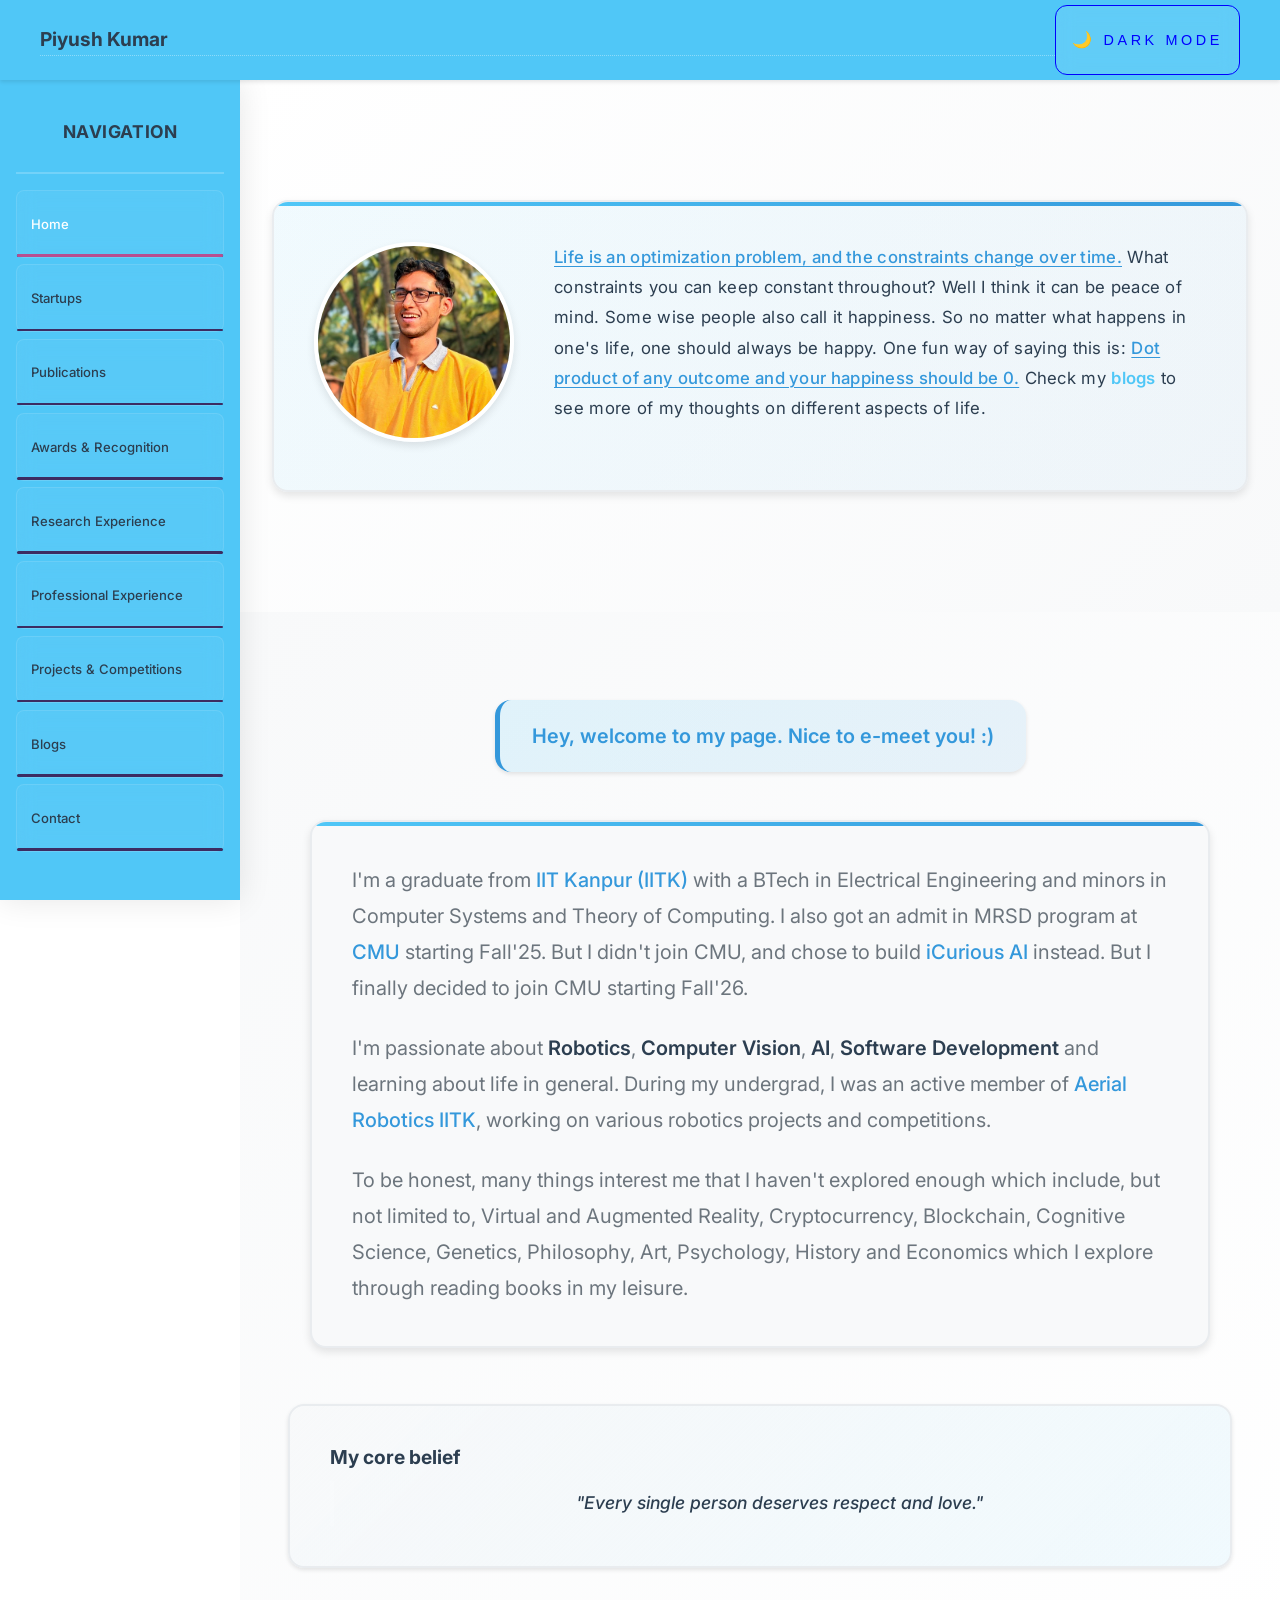
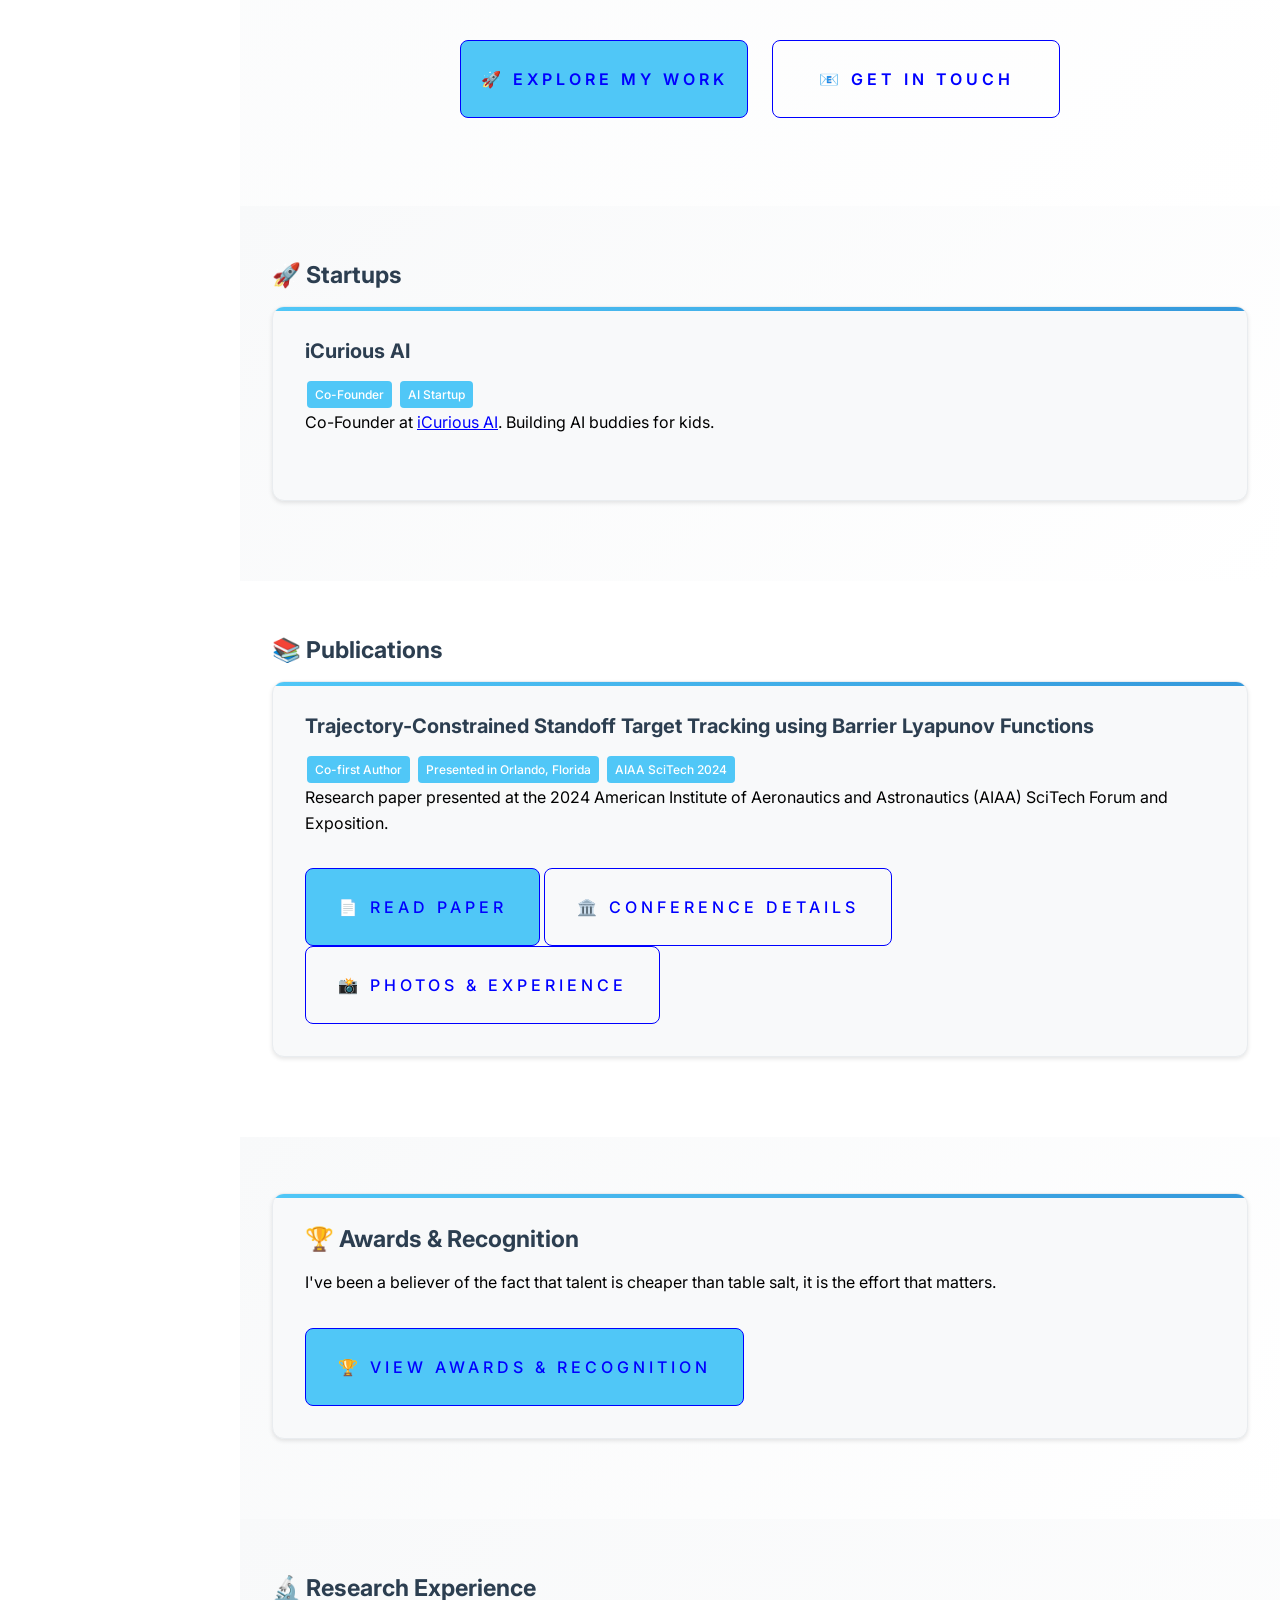
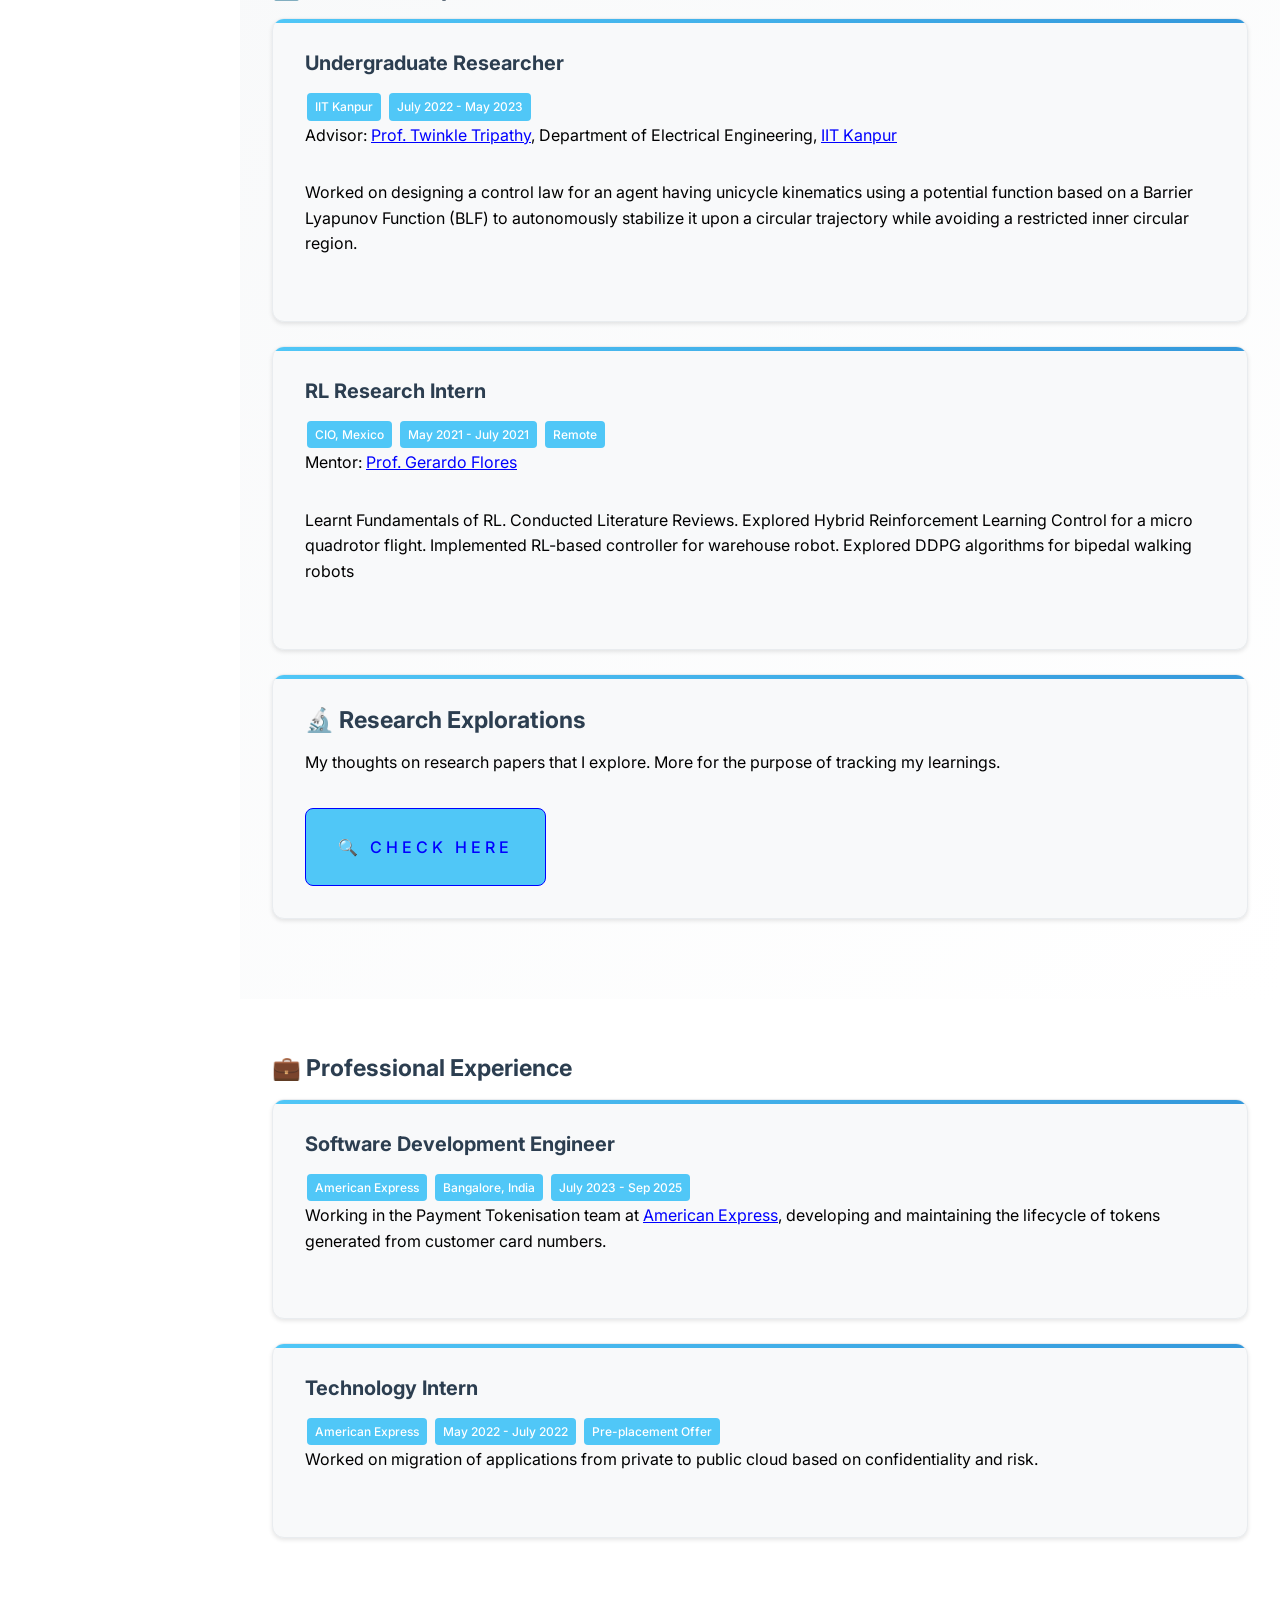
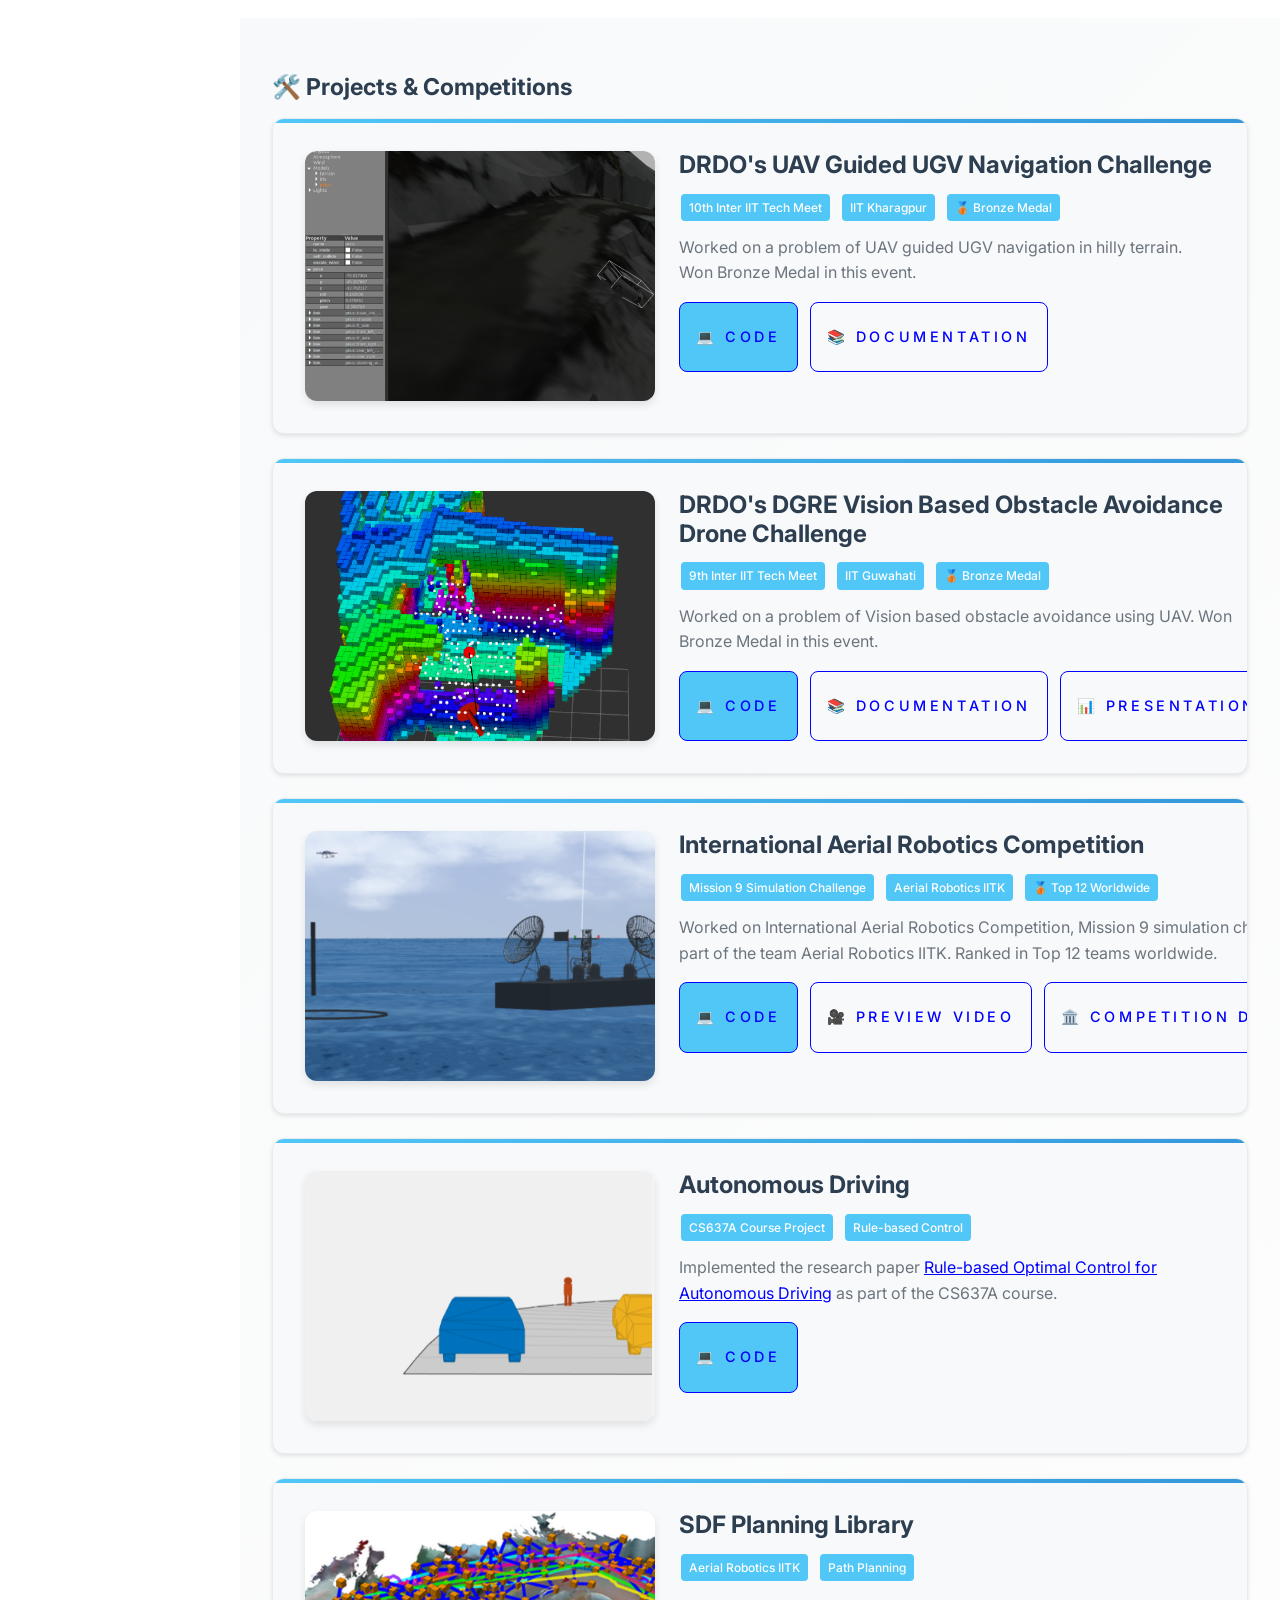
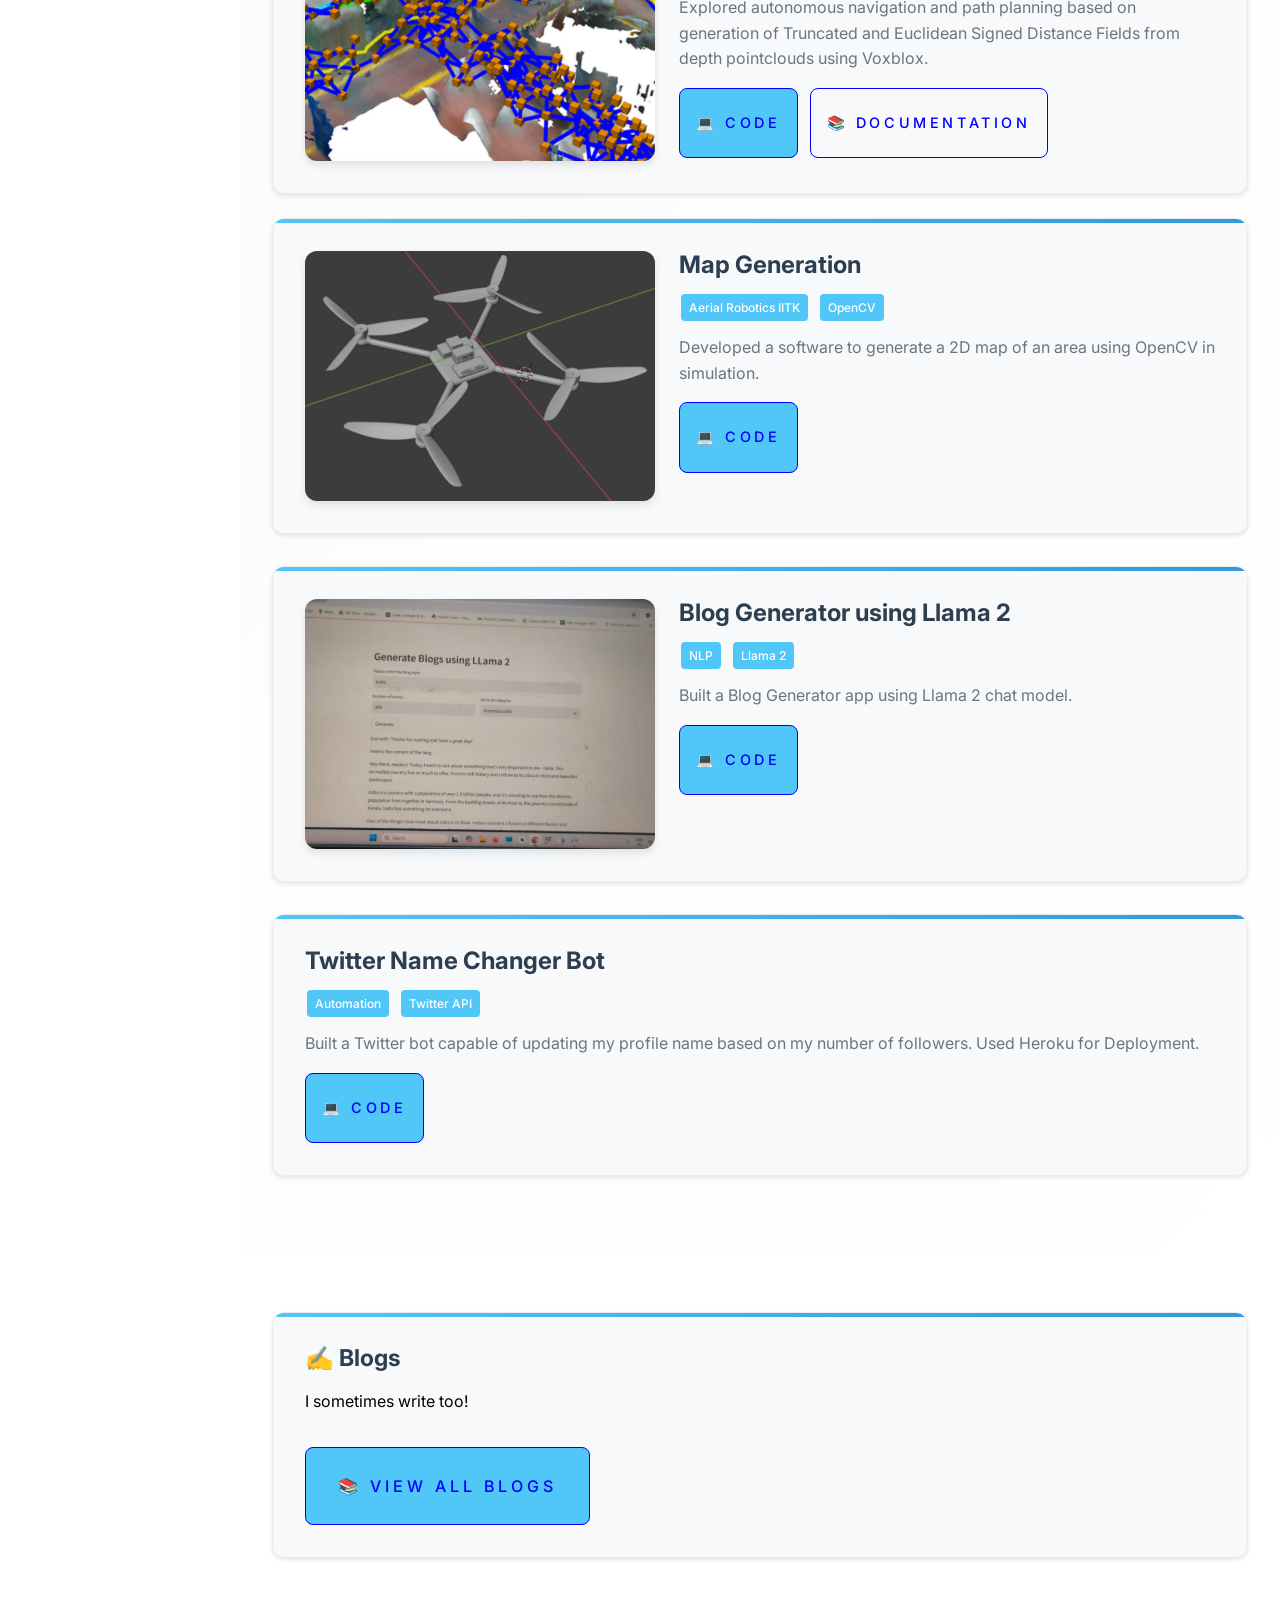
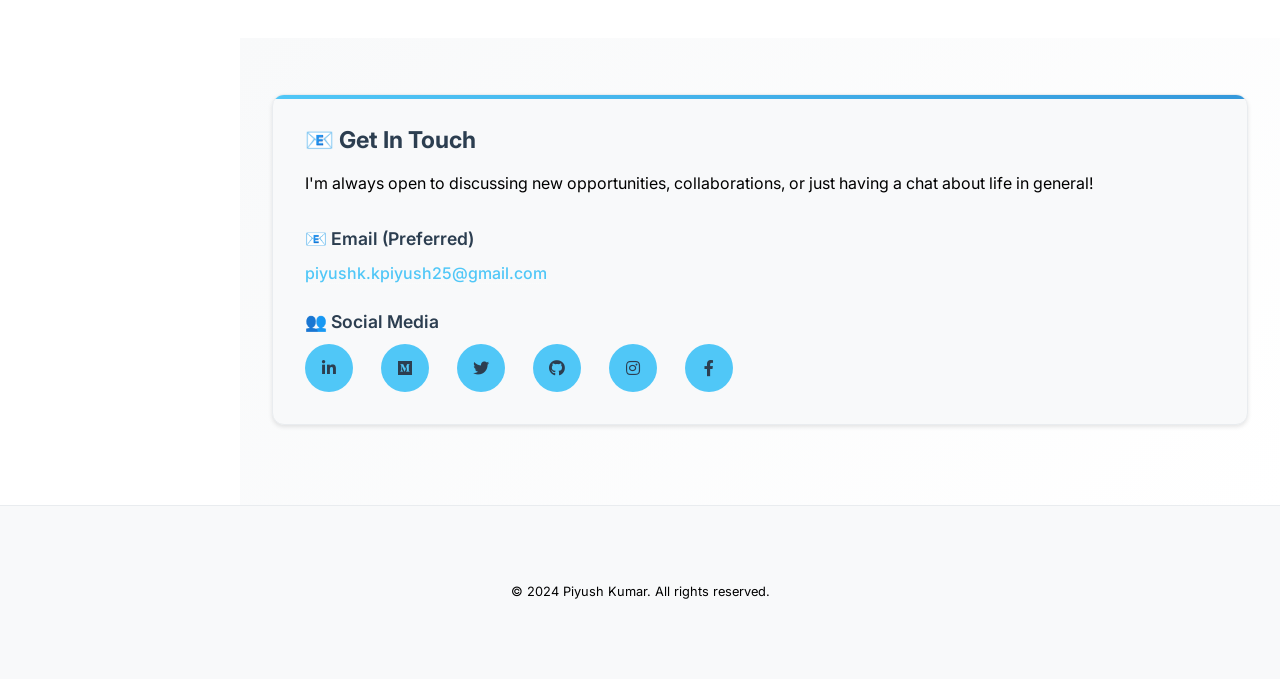
==== index.html @ e133c3a3 "Make the entire content fit on the screen properly" ====
<!DOCTYPE HTML>
<html lang="en">
	<head>
		<title>Piyush Kumar - Software Engineer & Robotics Enthusiast</title>
		<meta charset="utf-8" />
		<meta name="viewport" content="width=device-width, initial-scale=1" />
		<meta name="description" content="Piyush Kumar - Software Engineer at American Express, IIT Kanpur graduate, Robotics enthusiast, and AI researcher." />
		<meta name="keywords" content="Piyush Kumar, Software Engineer, Robotics, AI, IIT Kanpur, American Express" />
		
		<!-- Preload fonts -->
		<link rel="preconnect" href="https://fonts.googleapis.com">
		<link rel="preconnect" href="https://fonts.gstatic.com" crossorigin>
		<link href="https://fonts.googleapis.com/css2?family=Inter:wght@300;400;500;600;700&display=swap" rel="stylesheet">
		
		<!-- Stylesheets -->
		<link rel="stylesheet" href="assets/css/main.css" />
		<link rel="stylesheet" href="assets/css/modern.css" />
		<noscript><link rel="stylesheet" href="assets/css/noscript.css" /></noscript>
		
		<!-- Favicon -->
		<link rel="icon" type="image/x-icon" href="images/favicon.ico">
	</head>
	<body class="is-preload">

		<!-- Modern Header -->
		<header id="header">
			<div class="header-content">
				<a href="#intro" class="logo">Piyush Kumar</a>
				<button id="theme-toggle" class="theme-toggle">
					<span class="icon">🌙</span>
					<span class="text">Dark Mode</span>
				</button>
			</div>
		</header>

		<!-- Mobile Menu Toggle -->
		<button class="mobile-menu-toggle" title="Toggle navigation menu" aria-label="Toggle navigation menu">
			<span></span>
			<span></span>
			<span></span>
		</button>

		<!-- Sidebar -->
		<section id="sidebar">
			<div class="inner">
				<nav>
					<ul>
						<li><a href="#intro">Home</a></li>
						<li><a href="#startups">Startups</a></li>
						<li><a href="#publications">Publications</a></li>
						<li><a href="#awards">Awards & Recognition</a></li>
						<li><a href="#research_explorations">Research Experience</a></li>
						<li><a href="#experiences">Professional Experience</a></li>
						<li><a href="#projects_and_competitions">Projects & Competitions</a></li>
						<li><a href="#blogs">Blogs</a></li>
						<li><a href="#contacts">Contact</a></li>
					</ul>
				</nav>
			</div>
		</section>

		<!-- Wrapper -->
		<div id="wrapper">

			<!-- Philosophy Section -->
			<section id="philosophy" class="wrapper style2 fade-up">
				<div class="inner">
					<div class="philosophy-card">
						<div class="philosophy-content">
							<div class="philosophy-image">
								<img src="images/Piyush_image_cropped.jpg" alt="Piyush Kumar" />
							</div>
							<div class="philosophy-text-wrapper">
								<p class="philosophy-text">
									<a href="https://x.com/PiyushKThisSide/status/1940822109758132704?s=20" target="_blank" 
									rel="noopener" class="philosophy-tweet-link">Life is an optimization problem, and the 
									constraints change over time.</a> What constraints you can keep constant throughout? 
									Well I think it can be peace of mind. Some wise people also call it happiness. So no 
									matter what happens in one's life, one should always be happy. One fun way of saying this 
									is: <a href="https://x.com/PiyushKThisSide/status/1936105929709437346?s=20" target="_blank" 
									rel="noopener" class="philosophy-tweet-link">Dot product of any outcome and your happiness should be 0.</a> 
									Check my <a href="#blogs" class="philosophy-link">blogs</a> to see more of my thoughts on different aspects of life.
								</p>
							</div>
						</div>
					</div>
				</div>
			</section>

			<!-- Intro Section -->
			<section id="intro" class="wrapper style1 fullscreen fade-up">
				<div class="inner">
					<div class="intro-content">
						<!-- Greeting Section -->
						<div class="intro-greeting-wrapper">
							<p class="intro-greeting">Hey, welcome to my page. Nice to e-meet you! :)</p>
						</div>

						<!-- Main Content Card -->
						<div class="intro-main-content">
							<div class="intro-card">
								<div class="intro-card-body">
									<p>I'm a graduate from <a href="https://www.iitk.ac.in/" target="_blank" rel="noopener">IIT Kanpur (IITK)</a> 
										with a BTech in Electrical Engineering and minors in Computer Systems and Theory of Computing. 
										I also got an admit in MRSD program at <a href="https://www.cmu.edu/" target="_blank" rel="noopener">CMU</a> starting Fall'25. But I didn't 
										join CMU, and chose to build <a href="https://www.icurious.ai/" target="_blank" rel="noopener">iCurious AI</a> instead. But I finally decided to join CMU starting Fall'26.</p> 
									
									<p>I'm passionate about <strong>Robotics</strong>, <strong>Computer Vision</strong>, <strong>AI</strong>, <strong>Software Development</strong> and learning about life in general. During my undergrad, I was an active member of <a href="https://www.ariitk.in/" target="_blank" rel="noopener">Aerial Robotics IITK</a>, working on various robotics projects and competitions.</p>
									
									<p>To be honest, many things interest me that I haven't explored enough which include, but not limited to, Virtual and Augmented Reality, Cryptocurrency, Blockchain, Cognitive Science, Genetics, Philosophy, Art, Psychology, History and Economics which I explore through reading books in my leisure.</p>
								</div>
							</div>
						</div>

						<!-- Quote Section -->
						<div class="quote-section">
							<h2>My core belief</h2>
							<blockquote>"Every single person deserves respect and love."</blockquote>
						</div>
						
						<!-- Action Buttons -->
						<div class="intro-actions">
							<a href="#publications" class="button scrolly">🚀 Explore My Work</a>
							<a href="#contacts" class="button secondary scrolly">📧 Get In Touch</a>
						</div>
					</div>
				</div>
			</section>

			<!-- Startups Section -->
			<section id="startups" class="wrapper style1">
				<div class="inner">
					<h2>🚀 Startups</h2>
					
					<div class="card">
						<h3>iCurious AI</h3>
						<div class="experience-meta">
							<span class="tag">Co-Founder</span>
							<span class="tag">AI Startup</span>
						</div>
						<p>Co-Founder at <a href="https://www.icurious.ai" target="_blank" rel="noopener">iCurious AI</a>. Building AI buddies for kids.</p>
					</div>
				</div>
			</section>

			<!-- Publications Section -->
			<section id="publications" class="wrapper style2">
				<div class="inner">
					<h2>📚 Publications</h2>
					<div class="card">
						<h3>Trajectory-Constrained Standoff Target Tracking using Barrier Lyapunov Functions</h3>
						<div class="publication-meta">
							<span class="tag">Co-first Author</span>
							<span class="tag">Presented in Orlando, Florida</span>
							<span class="tag">AIAA SciTech 2024</span>
						</div>
						<p>Research paper presented at the 2024 American Institute of Aeronautics and Astronautics (AIAA) SciTech Forum and Exposition.</p>
						<div class="publication-actions">
							<a href="https://arc.aiaa.org/doi/10.2514/6.2024-1992" class="button" target="_blank">📄 Read Paper</a>
							<a href="https://www.aiaa.org/events-learning/event/2024/01/08/default-calendar/2024-aiaa-science-and-technology-forum-and-exposition-(aiaa-scitech-forum)" class="button secondary" target="_blank">🏛️ Conference Details</a>
							<a href="./aiaa_conference.html" class="button secondary">📸 Photos & Experience</a>
						</div>
					</div>
				</div>
			</section>

			<!-- Awards & Recognition Section -->
			<section id="awards" class="wrapper style1">
				<div class="inner">
					<div class="card">
						<h2>🏆 Awards & Recognition</h2>
						<p>I've been a believer of the fact that talent is cheaper than table salt, it is the effort that matters.</p>
						<a href="./awards.html" class="button">🏆 View Awards & Recognition</a>
					</div>
				</div>
			</section>

			<!-- Research Experience Section -->
			<section id="research_explorations" class="wrapper style1">
				<div class="inner">
					<h2>🔬 Research Experience</h2>
					
					<div class="card">
						<h3>Undergraduate Researcher</h3>
						<div class="experience-meta">
							<span class="tag">IIT Kanpur</span>
							<span class="tag">July 2022 - May 2023</span>
						</div>
						<p>Advisor: <a href="https://www.iitk.ac.in/new/twinkle-tripathy" target="_blank">Prof. Twinkle Tripathy</a>, Department of Electrical Engineering, <a href="https://www.iitk.ac.in/" target="_blank">IIT Kanpur</a></p>
						<p>Worked on designing a control law for an agent having unicycle kinematics using a potential function based on a Barrier Lyapunov Function (BLF) to autonomously stabilize it upon a circular trajectory while avoiding a restricted inner circular region.</p>
					</div>

					<div class="card">
						<h3>RL Research Intern</h3>
						<div class="experience-meta">
							<span class="tag">CIO, Mexico</span>
							<span class="tag">May 2021 - July 2021</span>
							<span class="tag">Remote</span>
						</div>
						<p>Mentor: <a href="https://www.cio.mx/investigadores/gerardo_flores/en/" target="_blank">Prof. Gerardo Flores</a></p>
						<p>Learnt Fundamentals of RL. Conducted Literature Reviews. Explored Hybrid Reinforcement Learning Control for a micro quadrotor flight. Implemented RL-based controller for warehouse robot. Explored DDPG algorithms for bipedal walking robots</p>
					</div>

					<div class="card">
						<h2>🔬 Research Explorations</h2>
						<p>My thoughts on research papers that I explore. More for the purpose of tracking my learnings.</p>
						<a href="./research_explorations.html" class="button">🔍 Check Here</a>
					</div>
				</div>
			</section>

			<!-- Experience Section -->
			<section id="experiences" class="wrapper style2">
				<div class="inner">
					<h2>💼 Professional Experience</h2>
					
					<div class="card">
						<h3>Software Development Engineer</h3>
						<div class="experience-meta">
							<span class="tag">American Express</span>
							<span class="tag">Bangalore, India</span>
							<span class="tag">July 2023 - Sep 2025</span>
						</div>
						<p>Working in the Payment Tokenisation team at <a href="https://www.americanexpress.com/">American Express</a>, developing and maintaining the lifecycle of tokens generated from customer card numbers.</p>
					</div>

					<div class="card">
						<h3>Technology Intern</h3>
						<div class="experience-meta">
							<span class="tag">American Express</span>
							<span class="tag">May 2022 - July 2022</span>
							<span class="tag">Pre-placement Offer</span>
						</div>
						<p>Worked on migration of applications from private to public cloud based on confidentiality and risk.</p>
					</div>
				</div>
			</section>

			<!-- Robotics Projects Section -->
			<!-- Projects & Competitions Section -->
			<section id="projects_and_competitions" class="wrapper style1">
				<div class="inner">
					<h2>🛠️ Projects & Competitions</h2>

					<div class="award-group">
					<div class="card">
						<div class="project-content">
							<div class="project-image">
								<img src="images/uav_guided_ugv_prius_hill.png" alt="UAV Guided UGV Navigation" />
							</div>
							<div class="project-details">
								<h3>DRDO's UAV Guided UGV Navigation Challenge</h3>
								<div class="project-meta">
									<span class="tag">10th Inter IIT Tech Meet</span>
									<span class="tag">IIT Kharagpur</span>
									<span class="tag">🥉 Bronze Medal</span>
								</div>
								<p>Worked on a problem of UAV guided UGV navigation in hilly terrain. Won Bronze Medal in this event.</p>
								<div class="project-actions">
									<a href="https://github.com/AerialRobotics-IITK/inter_iit_uav_guided_ugv" class="button" target="_blank">💻 Code</a>
									<a href="docs/documentation_uav_guided_ugv.pdf" class="button secondary" target="_blank">📚 Documentation</a>
								</div>
							</div>
						</div>
					</div>

					<div class="card">
						<div class="project-content">
							<div class="project-image">
								<img src="images/interIIT_dgre_voad_img1.png" alt="Vision Based Obstacle Avoidance" />
							</div>
							<div class="project-details">
								<h3>DRDO's DGRE Vision Based Obstacle Avoidance Drone Challenge</h3>
								<div class="project-meta">
									<span class="tag">9th Inter IIT Tech Meet</span>
									<span class="tag">IIT Guwahati</span>
									<span class="tag">🥉 Bronze Medal</span>
								</div>
								<p>Worked on a problem of Vision based obstacle avoidance using UAV. Won Bronze Medal in this event.</p>
								<div class="project-actions">
									<a href="https://github.com/AerialRobotics-IITK/inter_iit_dgre_voad" class="button" target="_blank">💻 Code</a>
									<a href="docs/documentation_dgre_voad.pdf" class="button secondary" target="_blank">📚 Documentation</a>
									<a href="docs/presentation_dgre_voad.pdf" class="button secondary" target="_blank">📊 Presentation</a>
								</div>
							</div>
						</div>
					</div>

					<div class="card">
						<div class="project-content">
							<div class="project-image">
								<img src="images/iarc_ship_drone_img.png" alt="IARC Ship Drone" />
							</div>
							<div class="project-details">
								<h3>International Aerial Robotics Competition</h3>
								<div class="project-meta">
									<span class="tag">Mission 9 Simulation Challenge</span>
									<span class="tag">Aerial Robotics IITK</span>
									<span class="tag">🥉 Top 12 Worldwide</span>
								</div>
								<p>Worked on International Aerial Robotics Competition, Mission 9 simulation challenge as part of the team Aerial Robotics IITK. Ranked in Top 12 teams worldwide.</p>
								<div class="project-actions">
									<a href="https://github.com/AerialRobotics-IITK/IARC2020" class="button" target="_blank">💻 Code</a>
									<a href="https://drive.google.com/file/d/1S75BluScFlOKZfrCNKGVlD7MmeA99NJ5/view?usp=drivesdk" class="button secondary" target="_blank">🎥 Preview video</a>
									<a href="http://www.aerialroboticscompetition.org/simulation_challenge.php" class="button secondary" target="_blank">🏛️ Competition Details</a>
								</div>
							</div>
						</div>
					</div>

					<div class="card">
						<div class="project-content">
							<div class="project-image">
								<img src="images/autonomous_driving_toolkit.png" alt="Autonomous Driving" />
							</div>
							<div class="project-details">
								<h3>Autonomous Driving</h3>
								<div class="project-meta">
									<span class="tag">CS637A Course Project</span>
									<span class="tag">Rule-based Control</span>
								</div>
								<p>Implemented the research paper <a href="https://arxiv.org/abs/2101.05709" target="_blank">Rule-based Optimal Control for Autonomous Driving</a> as part of the CS637A course.</p>
								<div class="project-actions">
									<a href="https://github.com/kpiyush25/cs637_project" class="button" target="_blank">💻 Code</a>
								</div>
							</div>
						</div>
					</div>

					<div class="card">
						<div class="project-content">
							<div class="project-image">
								<img src="images/sdf_planning_library.png" alt="SDF Planning Library" />
							</div>
							<div class="project-details">
								<h3>SDF Planning Library</h3>
								<div class="project-meta">
									<span class="tag">Aerial Robotics IITK</span>
									<span class="tag">Path Planning</span>
								</div>
								<p>Explored autonomous navigation and path planning based on generation of Truncated and Euclidean Signed Distance Fields from depth pointclouds using Voxblox.</p>
								<div class="project-actions">
									<a href="https://github.com/AerialRobotics-IITK/ariitk_planning_library" class="button" target="_blank">💻 Code</a>
									<a href="https://github.com/AerialRobotics-IITK/ariitk_planning_library/wiki" class="button secondary" target="_blank">📚 Documentation</a>
								</div>
							</div>
						</div>
					</div>

					<div class="card">
						<div class="project-content">
							<div class="project-image">
								<img src="images/map_generation1.png" alt="Map Generation" />
							</div>
							<div class="project-details">
								<h3>Map Generation</h3>
								<div class="project-meta">
									<span class="tag">Aerial Robotics IITK</span>
									<span class="tag">OpenCV</span>
								</div>
								<p>Developed a software to generate a 2D map of an area using OpenCV in simulation.</p>
								<div class="project-actions">
									<a href="https://github.com/kpiyush25/MAP_GENERATION" class="button" target="_blank">💻 Code</a>
								</div>
							</div>
						</div>
					</div>
				</div>

					<div class="award-group">
						<div class="card">
						<div class="project-content">
							<div class="project-image">
								<img src="images/blog_generator_using_Llama2.jpg" alt="Blog Generator using Llama 2" />
							</div>
							<div class="project-details">
								<h3>Blog Generator using Llama 2</h3>
								<div class="project-meta">
									<span class="tag">NLP</span>
									<span class="tag">Llama 2</span>
								</div>
								<p>Built a Blog Generator app using Llama 2 chat model.</p>
								<div class="project-actions">
									<a href="https://github.com/kpiyush25/blog-generator-using-llama2" class="button" target="_blank">💻 Code</a>
								</div>
							</div>
						</div>
					</div>
				</div>

					<div class="award-group">
						<div class="card">
						<div class="project-content">
							<div class="project-details">
								<h3>Twitter Name Changer Bot</h3>
								<div class="project-meta">
									<span class="tag">Automation</span>
									<span class="tag">Twitter API</span>
								</div>
								<p>Built a Twitter bot capable of updating my profile name based on my number of followers. Used Heroku for Deployment.</p>
								<div class="project-actions">
									<a href="https://github.com/kpiyush25/twitter_name_changer" class="button" target="_blank">💻 Code</a>
								</div>
							</div>
						</div>
					</div>
				</div>
				</div>
			</section>

			<!-- Blogs Section -->
			<section id="blogs" class="wrapper style2">
				<div class="inner">
					<div class="card">
						<h2>✍️ Blogs</h2>
						<p>I sometimes write too!</p>
						<div class="blog-actions">
							<a href="./blogs/blogs_home.html" class="button">📚 View All Blogs</a>
						</div>
					</div>
				</div>
			</section>

			<!-- Contact Section -->
			<section id="contacts" class="wrapper style1">
				<div class="inner">
					<div class="card">
						<h2>📧 Get In Touch</h2>
						<p>I'm always open to discussing new opportunities, collaborations, or just having a chat about life in general!</p>
						
						<!-- Email Section -->
						<div class="contact-section">
							<h3>📧 Email (Preferred)</h3>
							<p><a href="mailto:piyushk.kpiyush25@gmail.com">piyushk.kpiyush25@gmail.com</a></p>
						</div>
						
						<!-- Social Media Section -->
						<div class="contact-section">
							<h3>👥 Social Media</h3>
							<ul class="icons">
								<li><a href="https://www.linkedin.com/in/piyush-kumar-746828196/" class="icon brands fa-linkedin-in"><span class="label">LinkedIn</span></a></li>
								<li><a href="https://medium.com/@kpiyush25" class="icon brands fa-medium"><span class="label">Medium</span></a></li>
								<li><a href="https://twitter.com/PiyushKThisSide?t=9NmoPZVZKchv2z4tJ1xBTw&s=08" class="icon brands fa-twitter"><span class="label">Twitter</span></a></li>
								<li><a href="https://github.com/kpiyush25" class="icon brands fa-github"><span class="label">GitHub</span></a></li>
								<li><a href="https://www.instagram.com/piyushk_._/" class="icon brands fa-instagram"><span class="label">Instagram</span></a></li>
								<li><a href="https://www.facebook.com/profile.php?id=100010577464502&mibextid=ZbWKwL" class="icon brands fa-facebook-f"><span class="label">Facebook</span></a></li>
							</ul>
						</div>
					</div>
				</div>
			</section>

		</div>

		<!-- Footer -->
		<footer id="footer" class="wrapper alt">
			<div class="inner">
				<ul class="menu">
					<li>&copy; 2024 Piyush Kumar. All rights reserved.</li>
				</ul>
			</div>
		</footer>

		<!-- Scripts -->
		<script src="assets/js/jquery.min.js"></script>
		<script src="assets/js/jquery.scrollex.min.js"></script>
		<script src="assets/js/jquery.scrolly.min.js"></script>
		<script src="assets/js/browser.min.js"></script>
		<script src="assets/js/breakpoints.min.js"></script>
		<script src="assets/js/util.js"></script>
		<script src="assets/js/main.js"></script>
		<script src="assets/js/modern.js"></script>

	</body>
</html>
---- assets/css/main.css ----
@import url(fontawesome-all.min.css);

/*
	Hyperspace by HTML5 UP
	html5up.net | @ajlkn
	Free for personal and commercial use under the CCA 3.0 license (html5up.net/license)
*/

html, body, div, span, applet, object,
iframe, h1, h2, h3, h4, h5, h6, p, blockquote,
pre, a, abbr, acronym, address, big, cite,
code, del, dfn, em, img, ins, kbd, q, s, samp,
small, strike, strong, sub, sup, tt, var, b,
u, i, center, dl, dt, dd, ol, ul, li, fieldset,
form, label, legend, table, caption, tbody,
tfoot, thead, tr, th, td, article, aside,
canvas, details, embed, figure, figcaption,
footer, header, hgroup, menu, nav, output, ruby,
section, summary, time, mark, audio, video {
	margin: 0;
	padding: 0;
	border: 0;
	font-size: 50%;
	font: inherit;
	vertical-align: baseline;}

article, aside, details, figcaption, figure,
footer, header, hgroup, menu, nav, section {
	display: block;}

body {
	line-height: 1;
}

ol, ul {
	list-style: none;
}

blockquote, q {
	quotes: none;
}

	blockquote:before, blockquote:after, q:before, q:after {
		content: '';
		content: none;
	}

table {
	border-collapse: collapse;
	border-spacing: 0;
}

body {
	-webkit-text-size-adjust: none;
}

mark {
	background-color: transparent;
	color: inherit;
}

input::-moz-focus-inner {
	border: 0;
	padding: 0;
}

input, select, textarea {
	-moz-appearance: none;
	-webkit-appearance: none;
	-ms-appearance: none;
	appearance: none;
}

/* Basic */

	@-ms-viewport {
		width: device-width;
	}

	body {
		-ms-overflow-style: scrollbar;
	}

	@media screen and (max-width: 480px) {

		html, body {
			min-width: 320px;
		}

	}

	html {
		box-sizing: border-box;
	}

	*, *:before, *:after {
		box-sizing: inherit;
	}

	body {
		background: white;
		background-color: #ffffff;
		color: #000000;
	}

		body.is-preload *, body.is-preload *:before, body.is-preload *:after {
			-moz-animation: none !important;
			-webkit-animation: none !important;
			-ms-animation: none !important;
			animation: none !important;
			-moz-transition: none !important;
			-webkit-transition: none !important;
			-ms-transition: none !important;
			transition: none !important;
			background-color: white;
		}

/* Type */

	body, input, select, textarea {
		color: white;
		font-family: Arial, Helvetica, sans-serif;
		font-size: 12.5pt;
		font-weight: normal;
		line-height: 1.75;
		background-color: white;
	}

		@media screen and (max-width: 1680px) {

			body, input, select, textarea {
				font-size: 10.5pt;
			}

		}

		@media screen and (max-width: 1280px) {

			body, input, select, textarea {
				font-size: 12pt;
			}

		}

		@media screen and (max-width: 360px) {

			body, input, select, textarea {
				font-size: 11pt;
			}

		}

	a {
		-moz-transition: color 0.2s ease, border-bottom-color 0.2s ease;
		-webkit-transition: color 0.2s ease, border-bottom-color 0.2s ease;
		-ms-transition: color 0.2s ease, border-bottom-color 0.2s ease;
		transition: color 0.2s ease, border-bottom-color 0.2s ease;
		border-bottom: dotted 1px rgba(255, 255, 255, 0.35);
		color: blue;
		text-decoration: blue, underline !important;
	}

		a:hover {
			border-bottom-color: transparent;
			color: blue;
		}

	strong, b {
		color: #ffffff;
		font-weight: bold;
	}

	em, i {
		font-style: italic;
	}

	p {
		margin: 0 0 2em 0;
		color: black;
	}

	h1, h2, h3, h4, h5, h6 {
		color: black;
		font-weight: bold;
		line-height: 1.5;
		margin: 0 0 0.5em 0;
	}

		h1 a, h2 a, h3 a, h4 a, h5 a, h6 a {
			color: blue !important;
			text-decoration: blue, underline !important;
		}

	h1 {
		font-size: 2.75em;
	}

		h1.major {
			margin: 0 0 1.3em 0;
			position: relative;
			padding-bottom: 0.35em;
		}

			h1.major:after {
				background-image: -moz-linear-gradient(to right, #5e42a6, #b74e91);
				background-image: -webkit-linear-gradient(to right, #5e42a6, #b74e91);
				background-image: -ms-linear-gradient(to right, #5e42a6, #b74e91);
				background-image: linear-gradient(to right, #5e42a6, #b74e91);
				-moz-transition: max-width 0.2s ease;
				-webkit-transition: max-width 0.2s ease;
				-ms-transition: max-width 0.2s ease;
				transition: max-width 0.2s ease;
				border-radius: 0.2em;
				bottom: 0;
				content: '';
				height: 0.05em;
				position: absolute;
				right: 0;
				width: 100%;
			}

	h2 {
		font-size: 1.75em;
	}

	h3 {
		font-size: 1.1em;
	}

	h4 {
		font-size: 1em;
	}

	h5 {
		font-size: 0.8em;
	}

	h6 {
		font-size: 0.6em;
	}

	@media screen and (max-width: 736px) {

		h1 {
			font-size: 2em;
		}

		h2 {
			font-size: 1.25em;
		}

		h3 {
			font-size: 1em;
		}

		h4 {
			font-size: 0.8em;
		}

		h5 {
			font-size: 0.6em;
		}

		h6 {
			font-size: 0.6em;
		}

	}

	sub {
		font-size: 0.8em;
		position: relative;
		top: 0.5em;
	}

	sup {
		font-size: 0.8em;
		position: relative;
		top: -0.5em;
	}

	blockquote {
		border-left: solid 4px rgba(255, 255, 255, 0.15);
		font-style: italic;
		margin: 0 0 2em 0;
		padding: 0.5em 0 0.5em 2em;
	}

	code {
		background: rgba(255, 255, 255, 0.05);
		border-radius: 0.25em;
		border: solid 1px rgba(255, 255, 255, 0.15);
		font-family: "Courier New", monospace;
		font-size: 0.9em;
		margin: 0 0.25em;
		padding: 0.25em 0.65em;
	}

	pre {
		-webkit-overflow-scrolling: touch;
		font-family: "Courier New", monospace;
		font-size: 0.9em;
		margin: 0 0 2em 0;
	}

		pre code {
			display: block;
			line-height: 1.75em;
			padding: 1em 1.5em;
			overflow-x: auto;
		}

	hr {
		border: 0;
		border-bottom: solid 10px rgba(255, 255, 255, 0.15);
		margin: 2em 0;
	}

		hr.major {
			margin: 3em 0;
		}

	.align-left {
		text-align: left;
	}

	.align-center {
		text-align: center;
	}

	.align-right {
		text-align: right;
	}

/* Row */

	.row {
		display: flex;
		flex-wrap: wrap;
		box-sizing: border-box;
		align-items: stretch;
	}

		.row > * {
			box-sizing: border-box;
		}

		.row.gtr-uniform > * > :last-child {
			margin-bottom: 0;
		}

		.row.aln-left {
			justify-content: flex-start;
		}

		.row.aln-center {
			justify-content: center;
		}

		.row.aln-right {
			justify-content: flex-end;
		}

		.row.aln-top {
			align-items: flex-start;
		}

		.row.aln-middle {
			align-items: center;
		}

		.row.aln-bottom {
			align-items: flex-end;
		}

		.row > .imp {
			order: -1;
		}

		.row > .col-1 {
			width: 8.33333%;
		}

		.row > .off-1 {
			margin-left: 8.33333%;
		}

		.row > .col-2 {
			width: 16.66667%;
		}

		.row > .off-2 {
			margin-left: 16.66667%;
		}

		.row > .col-3 {
			width: 25%;
		}

		.row > .off-3 {
			margin-left: 25%;
		}

		.row > .col-4 {
			width: 33.33333%;
		}

		.row > .off-4 {
			margin-left: 33.33333%;
		}

		.row > .col-5 {
			width: 41.66667%;
		}

		.row > .off-5 {
			margin-left: 41.66667%;
		}

		.row > .col-6 {
			width: 50%;
		}

		.row > .off-6 {
			margin-left: 50%;
		}

		.row > .col-7 {
			width: 58.33333%;
		}

		.row > .off-7 {
			margin-left: 58.33333%;
		}

		.row > .col-8 {
			width: 66.66667%;
		}

		.row > .off-8 {
			margin-left: 66.66667%;
		}

		.row > .col-9 {
			width: 75%;
		}

		.row > .off-9 {
			margin-left: 75%;
		}

		.row > .col-10 {
			width: 83.33333%;
		}

		.row > .off-10 {
			margin-left: 83.33333%;
		}

		.row > .col-11 {
			width: 91.66667%;
		}

		.row > .off-11 {
			margin-left: 91.66667%;
		}

		.row > .col-12 {
			width: 100%;
		}

		.row > .off-12 {
			margin-left: 100%;
		}

		.row.gtr-0 {
			margin-top: 0;
			margin-left: 0em;
		}

			.row.gtr-0 > * {
				padding: 0 0 0 0em;
			}

			.row.gtr-0.gtr-uniform {
				margin-top: 0em;
			}

				.row.gtr-0.gtr-uniform > * {
					padding-top: 0em;
				}

		.row.gtr-25 {
			margin-top: 0;
			margin-left: -0.375em;
		}

			.row.gtr-25 > * {
				padding: 0 0 0 0.375em;
			}

			.row.gtr-25.gtr-uniform {
				margin-top: -0.375em;
			}

				.row.gtr-25.gtr-uniform > * {
					padding-top: 0.375em;
				}

		.row.gtr-50 {
			margin-top: 0;
			margin-left: -0.75em;
		}

			.row.gtr-50 > * {
				padding: 0 0 0 0.75em;
			}

			.row.gtr-50.gtr-uniform {
				margin-top: -0.75em;
			}

				.row.gtr-50.gtr-uniform > * {
					padding-top: 0.75em;
				}

		.row {
			margin-top: 0;
			margin-left: -1.5em;
		}

			.row > * {
				padding: 0 0 0 1.5em;
			}

			.row.gtr-uniform {
				margin-top: -1.5em;
			}

				.row.gtr-uniform > * {
					padding-top: 1.5em;
				}

		.row.gtr-150 {
			margin-top: 0;
			margin-left: -2.25em;
		}

			.row.gtr-150 > * {
				padding: 0 0 0 2.25em;
			}

			.row.gtr-150.gtr-uniform {
				margin-top: -2.25em;
			}

				.row.gtr-150.gtr-uniform > * {
					padding-top: 2.25em;
				}

		.row.gtr-200 {
			margin-top: 0;
			margin-left: -3em;
		}

			.row.gtr-200 > * {
				padding: 0 0 0 3em;
			}

			.row.gtr-200.gtr-uniform {
				margin-top: -3em;
			}

				.row.gtr-200.gtr-uniform > * {
					padding-top: 3em;
				}

		@media screen and (max-width: 1680px) {

			.row {
				display: flex;
				flex-wrap: wrap;
				box-sizing: border-box;
				align-items: stretch;
			}

				.row > * {
					box-sizing: border-box;
				}

				.row.gtr-uniform > * > :last-child {
					margin-bottom: 0;
				}

				.row.aln-left {
					justify-content: flex-start;
				}

				.row.aln-center {
					justify-content: center;
				}

				.row.aln-right {
					justify-content: flex-end;
				}

				.row.aln-top {
					align-items: flex-start;
				}

				.row.aln-middle {
					align-items: center;
				}

				.row.aln-bottom {
					align-items: flex-end;
				}

				.row > .imp-xlarge {
					order: -1;
				}

				.row > .col-1-xlarge {
					width: 8.33333%;
				}

				.row > .off-1-xlarge {
					margin-left: 8.33333%;
				}

				.row > .col-2-xlarge {
					width: 16.66667%;
				}

				.row > .off-2-xlarge {
					margin-left: 16.66667%;
				}

				.row > .col-3-xlarge {
					width: 25%;
				}

				.row > .off-3-xlarge {
					margin-left: 25%;
				}

				.row > .col-4-xlarge {
					width: 33.33333%;
				}

				.row > .off-4-xlarge {
					margin-left: 33.33333%;
				}

				.row > .col-5-xlarge {
					width: 41.66667%;
				}

				.row > .off-5-xlarge {
					margin-left: 41.66667%;
				}

				.row > .col-6-xlarge {
					width: 50%;
				}

				.row > .off-6-xlarge {
					margin-left: 50%;
				}

				.row > .col-7-xlarge {
					width: 58.33333%;
				}

				.row > .off-7-xlarge {
					margin-left: 58.33333%;
				}

				.row > .col-8-xlarge {
					width: 66.66667%;
				}

				.row > .off-8-xlarge {
					margin-left: 66.66667%;
				}

				.row > .col-9-xlarge {
					width: 75%;
				}

				.row > .off-9-xlarge {
					margin-left: 75%;
				}

				.row > .col-10-xlarge {
					width: 83.33333%;
				}

				.row > .off-10-xlarge {
					margin-left: 83.33333%;
				}

				.row > .col-11-xlarge {
					width: 91.66667%;
				}

				.row > .off-11-xlarge {
					margin-left: 91.66667%;
				}

				.row > .col-12-xlarge {
					width: 100%;
				}

				.row > .off-12-xlarge {
					margin-left: 100%;
				}

				.row.gtr-0 {
					margin-top: 0;
					margin-left: 0em;
				}

					.row.gtr-0 > * {
						padding: 0 0 0 0em;
					}

					.row.gtr-0.gtr-uniform {
						margin-top: 0em;
					}

						.row.gtr-0.gtr-uniform > * {
							padding-top: 0em;
						}

				.row.gtr-25 {
					margin-top: 0;
					margin-left: -0.375em;
				}

					.row.gtr-25 > * {
						padding: 0 0 0 0.375em;
					}

					.row.gtr-25.gtr-uniform {
						margin-top: -0.375em;
					}

						.row.gtr-25.gtr-uniform > * {
							padding-top: 0.375em;
						}

				.row.gtr-50 {
					margin-top: 0;
					margin-left: -0.75em;
				}

					.row.gtr-50 > * {
						padding: 0 0 0 0.75em;
					}

					.row.gtr-50.gtr-uniform {
						margin-top: -0.75em;
					}

						.row.gtr-50.gtr-uniform > * {
							padding-top: 0.75em;
						}

				.row {
					margin-top: 0;
					margin-left: -1.5em;
				}

					.row > * {
						padding: 0 0 0 1.5em;
					}

					.row.gtr-uniform {
						margin-top: -1.5em;
					}

						.row.gtr-uniform > * {
							padding-top: 1.5em;
						}

				.row.gtr-150 {
					margin-top: 0;
					margin-left: -2.25em;
				}

					.row.gtr-150 > * {
						padding: 0 0 0 2.25em;
					}

					.row.gtr-150.gtr-uniform {
						margin-top: -2.25em;
					}

						.row.gtr-150.gtr-uniform > * {
							padding-top: 2.25em;
						}

				.row.gtr-200 {
					margin-top: 0;
					margin-left: -3em;
				}

					.row.gtr-200 > * {
						padding: 0 0 0 3em;
					}

					.row.gtr-200.gtr-uniform {
						margin-top: -3em;
					}

						.row.gtr-200.gtr-uniform > * {
							padding-top: 3em;
						}

		}

		@media screen and (max-width: 1280px) {

			.row {
				display: flex;
				flex-wrap: wrap;
				box-sizing: border-box;
				align-items: stretch;
			}

				.row > * {
					box-sizing: border-box;
				}

				.row.gtr-uniform > * > :last-child {
					margin-bottom: 0;
				}

				.row.aln-left {
					justify-content: flex-start;
				}

				.row.aln-center {
					justify-content: center;
				}

				.row.aln-right {
					justify-content: flex-end;
				}

				.row.aln-top {
					align-items: flex-start;
				}

				.row.aln-middle {
					align-items: center;
				}

				.row.aln-bottom {
					align-items: flex-end;
				}

				.row > .imp-large {
					order: -1;
				}

				.row > .col-1-large {
					width: 8.33333%;
				}

				.row > .off-1-large {
					margin-left: 8.33333%;
				}

				.row > .col-2-large {
					width: 16.66667%;
				}

				.row > .off-2-large {
					margin-left: 16.66667%;
				}

				.row > .col-3-large {
					width: 25%;
				}

				.row > .off-3-large {
					margin-left: 25%;
				}

				.row > .col-4-large {
					width: 33.33333%;
				}

				.row > .off-4-large {
					margin-left: 33.33333%;
				}

				.row > .col-5-large {
					width: 41.66667%;
				}

				.row > .off-5-large {
					margin-left: 41.66667%;
				}

				.row > .col-6-large {
					width: 50%;
				}

				.row > .off-6-large {
					margin-left: 50%;
				}

				.row > .col-7-large {
					width: 58.33333%;
				}

				.row > .off-7-large {
					margin-left: 58.33333%;
				}

				.row > .col-8-large {
					width: 66.66667%;
				}

				.row > .off-8-large {
					margin-left: 66.66667%;
				}

				.row > .col-9-large {
					width: 75%;
				}

				.row > .off-9-large {
					margin-left: 75%;
				}

				.row > .col-10-large {
					width: 83.33333%;
				}

				.row > .off-10-large {
					margin-left: 83.33333%;
				}

				.row > .col-11-large {
					width: 91.66667%;
				}

				.row > .off-11-large {
					margin-left: 91.66667%;
				}

				.row > .col-12-large {
					width: 100%;
				}

				.row > .off-12-large {
					margin-left: 100%;
				}

				.row.gtr-0 {
					margin-top: 0;
					margin-left: 0em;
				}

					.row.gtr-0 > * {
						padding: 0 0 0 0em;
					}

					.row.gtr-0.gtr-uniform {
						margin-top: 0em;
					}

						.row.gtr-0.gtr-uniform > * {
							padding-top: 0em;
						}

				.row.gtr-25 {
					margin-top: 0;
					margin-left: -0.375em;
				}

					.row.gtr-25 > * {
						padding: 0 0 0 0.375em;
					}

					.row.gtr-25.gtr-uniform {
						margin-top: -0.375em;
					}

						.row.gtr-25.gtr-uniform > * {
							padding-top: 0.375em;
						}

				.row.gtr-50 {
					margin-top: 0;
					margin-left: -0.75em;
				}

					.row.gtr-50 > * {
						padding: 0 0 0 0.75em;
					}

					.row.gtr-50.gtr-uniform {
						margin-top: -0.75em;
					}

						.row.gtr-50.gtr-uniform > * {
							padding-top: 0.75em;
						}

				.row {
					margin-top: 0;
					margin-left: -1.5em;
				}

					.row > * {
						padding: 0 0 0 1.5em;
					}

					.row.gtr-uniform {
						margin-top: -1.5em;
					}

						.row.gtr-uniform > * {
							padding-top: 1.5em;
						}

				.row.gtr-150 {
					margin-top: 0;
					margin-left: -2.25em;
				}

					.row.gtr-150 > * {
						padding: 0 0 0 2.25em;
					}

					.row.gtr-150.gtr-uniform {
						margin-top: -2.25em;
					}

						.row.gtr-150.gtr-uniform > * {
							padding-top: 2.25em;
						}

				.row.gtr-200 {
					margin-top: 0;
					margin-left: -3em;
				}

					.row.gtr-200 > * {
						padding: 0 0 0 3em;
					}

					.row.gtr-200.gtr-uniform {
						margin-top: -3em;
					}

						.row.gtr-200.gtr-uniform > * {
							padding-top: 3em;
						}

		}

		@media screen and (max-width: 980px) {

			.row {
				display: flex;
				flex-wrap: wrap;
				box-sizing: border-box;
				align-items: stretch;
			}

				.row > * {
					box-sizing: border-box;
				}

				.row.gtr-uniform > * > :last-child {
					margin-bottom: 0;
				}

				.row.aln-left {
					justify-content: flex-start;
				}

				.row.aln-center {
					justify-content: center;
				}

				.row.aln-right {
					justify-content: flex-end;
				}

				.row.aln-top {
					align-items: flex-start;
				}

				.row.aln-middle {
					align-items: center;
				}

				.row.aln-bottom {
					align-items: flex-end;
				}

				.row > .imp-medium {
					order: -1;
				}

				.row > .col-1-medium {
					width: 8.33333%;
				}

				.row > .off-1-medium {
					margin-left: 8.33333%;
				}

				.row > .col-2-medium {
					width: 16.66667%;
				}

				.row > .off-2-medium {
					margin-left: 16.66667%;
				}

				.row > .col-3-medium {
					width: 25%;
				}

				.row > .off-3-medium {
					margin-left: 25%;
				}

				.row > .col-4-medium {
					width: 33.33333%;
				}

				.row > .off-4-medium {
					margin-left: 33.33333%;
				}

				.row > .col-5-medium {
					width: 41.66667%;
				}

				.row > .off-5-medium {
					margin-left: 41.66667%;
				}

				.row > .col-6-medium {
					width: 50%;
				}

				.row > .off-6-medium {
					margin-left: 50%;
				}

				.row > .col-7-medium {
					width: 58.33333%;
				}

				.row > .off-7-medium {
					margin-left: 58.33333%;
				}

				.row > .col-8-medium {
					width: 66.66667%;
				}

				.row > .off-8-medium {
					margin-left: 66.66667%;
				}

				.row > .col-9-medium {
					width: 75%;
				}

				.row > .off-9-medium {
					margin-left: 75%;
				}

				.row > .col-10-medium {
					width: 83.33333%;
				}

				.row > .off-10-medium {
					margin-left: 83.33333%;
				}

				.row > .col-11-medium {
					width: 91.66667%;
				}

				.row > .off-11-medium {
					margin-left: 91.66667%;
				}

				.row > .col-12-medium {
					width: 100%;
				}

				.row > .off-12-medium {
					margin-left: 100%;
				}

				.row.gtr-0 {
					margin-top: 0;
					margin-left: 0em;
				}

					.row.gtr-0 > * {
						padding: 0 0 0 0em;
					}

					.row.gtr-0.gtr-uniform {
						margin-top: 0em;
					}

						.row.gtr-0.gtr-uniform > * {
							padding-top: 0em;
						}

				.row.gtr-25 {
					margin-top: 0;
					margin-left: -0.375em;
				}

					.row.gtr-25 > * {
						padding: 0 0 0 0.375em;
					}

					.row.gtr-25.gtr-uniform {
						margin-top: -0.375em;
					}

						.row.gtr-25.gtr-uniform > * {
							padding-top: 0.375em;
						}

				.row.gtr-50 {
					margin-top: 0;
					margin-left: -0.75em;
				}

					.row.gtr-50 > * {
						padding: 0 0 0 0.75em;
					}

					.row.gtr-50.gtr-uniform {
						margin-top: -0.75em;
					}

						.row.gtr-50.gtr-uniform > * {
							padding-top: 0.75em;
						}

				.row {
					margin-top: 0;
					margin-left: -1.5em;
				}

					.row > * {
						padding: 0 0 0 1.5em;
					}

					.row.gtr-uniform {
						margin-top: -1.5em;
					}

						.row.gtr-uniform > * {
							padding-top: 1.5em;
						}

				.row.gtr-150 {
					margin-top: 0;
					margin-left: -2.25em;
				}

					.row.gtr-150 > * {
						padding: 0 0 0 2.25em;
					}

					.row.gtr-150.gtr-uniform {
						margin-top: -2.25em;
					}

						.row.gtr-150.gtr-uniform > * {
							padding-top: 2.25em;
						}

				.row.gtr-200 {
					margin-top: 0;
					margin-left: -3em;
				}

					.row.gtr-200 > * {
						padding: 0 0 0 3em;
					}

					.row.gtr-200.gtr-uniform {
						margin-top: -3em;
					}

						.row.gtr-200.gtr-uniform > * {
							padding-top: 3em;
						}

		}

		@media screen and (max-width: 736px) {

			.row {
				display: flex;
				flex-wrap: wrap;
				box-sizing: border-box;
				align-items: stretch;
			}

				.row > * {
					box-sizing: border-box;
				}

				.row.gtr-uniform > * > :last-child {
					margin-bottom: 0;
				}

				.row.aln-left {
					justify-content: flex-start;
				}

				.row.aln-center {
					justify-content: center;
				}

				.row.aln-right {
					justify-content: flex-end;
				}

				.row.aln-top {
					align-items: flex-start;
				}

				.row.aln-middle {
					align-items: center;
				}

				.row.aln-bottom {
					align-items: flex-end;
				}

				.row > .imp-small {
					order: -1;
				}

				.row > .col-1-small {
					width: 8.33333%;
				}

				.row > .off-1-small {
					margin-left: 8.33333%;
				}

				.row > .col-2-small {
					width: 16.66667%;
				}

				.row > .off-2-small {
					margin-left: 16.66667%;
				}

				.row > .col-3-small {
					width: 25%;
				}

				.row > .off-3-small {
					margin-left: 25%;
				}

				.row > .col-4-small {
					width: 33.33333%;
				}

				.row > .off-4-small {
					margin-left: 33.33333%;
				}

				.row > .col-5-small {
					width: 41.66667%;
				}

				.row > .off-5-small {
					margin-left: 41.66667%;
				}

				.row > .col-6-small {
					width: 50%;
				}

				.row > .off-6-small {
					margin-left: 50%;
				}

				.row > .col-7-small {
					width: 58.33333%;
				}

				.row > .off-7-small {
					margin-left: 58.33333%;
				}

				.row > .col-8-small {
					width: 66.66667%;
				}

				.row > .off-8-small {
					margin-left: 66.66667%;
				}

				.row > .col-9-small {
					width: 75%;
				}

				.row > .off-9-small {
					margin-left: 75%;
				}

				.row > .col-10-small {
					width: 83.33333%;
				}

				.row > .off-10-small {
					margin-left: 83.33333%;
				}

				.row > .col-11-small {
					width: 91.66667%;
				}

				.row > .off-11-small {
					margin-left: 91.66667%;
				}

				.row > .col-12-small {
					width: 100%;
				}

				.row > .off-12-small {
					margin-left: 100%;
				}

				.row.gtr-0 {
					margin-top: 0;
					margin-left: 0em;
				}

					.row.gtr-0 > * {
						padding: 0 0 0 0em;
					}

					.row.gtr-0.gtr-uniform {
						margin-top: 0em;
					}

						.row.gtr-0.gtr-uniform > * {
							padding-top: 0em;
						}

				.row.gtr-25 {
					margin-top: 0;
					margin-left: -0.375em;
				}

					.row.gtr-25 > * {
						padding: 0 0 0 0.375em;
					}

					.row.gtr-25.gtr-uniform {
						margin-top: -0.375em;
					}

						.row.gtr-25.gtr-uniform > * {
							padding-top: 0.375em;
						}

				.row.gtr-50 {
					margin-top: 0;
					margin-left: -0.75em;
				}

					.row.gtr-50 > * {
						padding: 0 0 0 0.75em;
					}

					.row.gtr-50.gtr-uniform {
						margin-top: -0.75em;
					}

						.row.gtr-50.gtr-uniform > * {
							padding-top: 0.75em;
						}

				.row {
					margin-top: 0;
					margin-left: -1.5em;
				}

					.row > * {
						padding: 0 0 0 1.5em;
					}

					.row.gtr-uniform {
						margin-top: -1.5em;
					}

						.row.gtr-uniform > * {
							padding-top: 1.5em;
						}

				.row.gtr-150 {
					margin-top: 0;
					margin-left: -2.25em;
				}

					.row.gtr-150 > * {
						padding: 0 0 0 2.25em;
					}

					.row.gtr-150.gtr-uniform {
						margin-top: -2.25em;
					}

						.row.gtr-150.gtr-uniform > * {
							padding-top: 2.25em;
						}

				.row.gtr-200 {
					margin-top: 0;
					margin-left: -3em;
				}

					.row.gtr-200 > * {
						padding: 0 0 0 3em;
					}

					.row.gtr-200.gtr-uniform {
						margin-top: -3em;
					}

						.row.gtr-200.gtr-uniform > * {
							padding-top: 3em;
						}

		}

		@media screen and (max-width: 480px) {

			.row {
				display: flex;
				flex-wrap: wrap;
				box-sizing: border-box;
				align-items: stretch;
			}

				.row > * {
					box-sizing: border-box;
				}

				.row.gtr-uniform > * > :last-child {
					margin-bottom: 0;
				}

				.row.aln-left {
					justify-content: flex-start;
				}

				.row.aln-center {
					justify-content: center;
				}

				.row.aln-right {
					justify-content: flex-end;
				}

				.row.aln-top {
					align-items: flex-start;
				}

				.row.aln-middle {
					align-items: center;
				}

				.row.aln-bottom {
					align-items: flex-end;
				}

				.row > .imp-xsmall {
					order: -1;
				}

				.row > .col-1-xsmall {
					width: 8.33333%;
				}

				.row > .off-1-xsmall {
					margin-left: 8.33333%;
				}

				.row > .col-2-xsmall {
					width: 16.66667%;
				}

				.row > .off-2-xsmall {
					margin-left: 16.66667%;
				}

				.row > .col-3-xsmall {
					width: 25%;
				}

				.row > .off-3-xsmall {
					margin-left: 25%;
				}

				.row > .col-4-xsmall {
					width: 33.33333%;
				}

				.row > .off-4-xsmall {
					margin-left: 33.33333%;
				}

				.row > .col-5-xsmall {
					width: 41.66667%;
				}

				.row > .off-5-xsmall {
					margin-left: 41.66667%;
				}

				.row > .col-6-xsmall {
					width: 50%;
				}

				.row > .off-6-xsmall {
					margin-left: 50%;
				}

				.row > .col-7-xsmall {
					width: 58.33333%;
				}

				.row > .off-7-xsmall {
					margin-left: 58.33333%;
				}

				.row > .col-8-xsmall {
					width: 66.66667%;
				}

				.row > .off-8-xsmall {
					margin-left: 66.66667%;
				}

				.row > .col-9-xsmall {
					width: 75%;
				}

				.row > .off-9-xsmall {
					margin-left: 75%;
				}

				.row > .col-10-xsmall {
					width: 83.33333%;
				}

				.row > .off-10-xsmall {
					margin-left: 83.33333%;
				}

				.row > .col-11-xsmall {
					width: 91.66667%;
				}

				.row > .off-11-xsmall {
					margin-left: 91.66667%;
				}

				.row > .col-12-xsmall {
					width: 100%;
				}

				.row > .off-12-xsmall {
					margin-left: 100%;
				}

				.row.gtr-0 {
					margin-top: 0;
					margin-left: 0em;
				}

					.row.gtr-0 > * {
						padding: 0 0 0 0em;
					}

					.row.gtr-0.gtr-uniform {
						margin-top: 0em;
					}

						.row.gtr-0.gtr-uniform > * {
							padding-top: 0em;
						}

				.row.gtr-25 {
					margin-top: 0;
					margin-left: -0.375em;
				}

					.row.gtr-25 > * {
						padding: 0 0 0 0.375em;
					}

					.row.gtr-25.gtr-uniform {
						margin-top: -0.375em;
					}

						.row.gtr-25.gtr-uniform > * {
							padding-top: 0.375em;
						}

				.row.gtr-50 {
					margin-top: 0;
					margin-left: -0.75em;
				}

					.row.gtr-50 > * {
						padding: 0 0 0 0.75em;
					}

					.row.gtr-50.gtr-uniform {
						margin-top: -0.75em;
					}

						.row.gtr-50.gtr-uniform > * {
							padding-top: 0.75em;
						}

				.row {
					margin-top: 0;
					margin-left: -1.5em;
				}

					.row > * {
						padding: 0 0 0 1.5em;
					}

					.row.gtr-uniform {
						margin-top: -1.5em;
					}

						.row.gtr-uniform > * {
							padding-top: 1.5em;
						}

				.row.gtr-150 {
					margin-top: 0;
					margin-left: -2.25em;
				}

					.row.gtr-150 > * {
						padding: 0 0 0 2.25em;
					}

					.row.gtr-150.gtr-uniform {
						margin-top: -2.25em;
					}

						.row.gtr-150.gtr-uniform > * {
							padding-top: 2.25em;
						}

				.row.gtr-200 {
					margin-top: 0;
					margin-left: -3em;
				}

					.row.gtr-200 > * {
						padding: 0 0 0 3em;
					}

					.row.gtr-200.gtr-uniform {
						margin-top: -3em;
					}

						.row.gtr-200.gtr-uniform > * {
							padding-top: 3em;
						}

		}

/* Box */

	.box {
		border-radius: 0.25em;
		border: solid 1px rgba(255, 255, 255, 0.15);
		margin-bottom: 2em;
		padding: 1.5em;
	}

		.box > :last-child,
		.box > :last-child > :last-child,
		.box > :last-child > :last-child > :last-child {
			margin-bottom: 0;
		}

		.box.alt {
			border: 0;
			border-radius: 0;
			padding: 0;
		}

/* Button */

	input[type="submit"],
	input[type="reset"],
	input[type="button"],
	button,
	.button {
		-moz-appearance: none;
		-webkit-appearance: none;
		-ms-appearance: none;
		appearance: none;
		-moz-transition: border-color 0.2s ease;
		-webkit-transition: border-color 0.2s ease;
		-ms-transition: border-color 0.2s ease;
		transition: border-color 0.2s ease;
		background-color: transparent;
		border: solid 1px !important;
		border-color: blue !important;
		border-radius: 3em;
		color: blue !important;
		cursor: pointer;
		display: inline-block;
		font-size: 0.6em;
		font-weight: bold;
		height: calc(4.75em + 2px);
		letter-spacing: 0.25em;
		line-height: 4.75em;
		outline: 0;
		padding: 0 3.75em;
		position: relative;
		text-align: center;
		text-decoration: none;
		text-transform: uppercase;
		white-space: nowrap;
	}

		input[type="submit"]:after,
		input[type="reset"]:after,
		input[type="button"]:after,
		button:after,
		.button:after {
			-moz-transform: scale(0.25);
			-webkit-transform: scale(0.25);
			-ms-transform: scale(0.25);
			transform: scale(0.25);
			pointer-events: none;
			-moz-transition: opacity 0.2s ease, -moz-transform 0.2s ease;
			-webkit-transition: opacity 0.2s ease, -webkit-transform 0.2s ease;
			-ms-transition: opacity 0.2s ease, -ms-transform 0.2s ease;
			transition: opacity 0.2s ease, transform 0.2s ease;
			background: green;
			border-radius: 3em;
			content: '';
			height: 100%;
			left: 0;
			opacity: 0;
			position: absolute;
			top: 0;
			width: 100%;
		}

		input[type="submit"].icon:before,
		input[type="reset"].icon:before,
		input[type="button"].icon:before,
		button.icon:before,
		.button.icon:before {
			margin-right: 0.75em;
		}

		input[type="submit"].fit,
		input[type="reset"].fit,
		input[type="button"].fit,
		button.fit,
		.button.fit {
			width: 100%;
		}

		input[type="submit"].small,
		input[type="reset"].small,
		input[type="button"].small,
		button.small,
		.button.small {
			font-size: 0.4em;
		}

		input[type="submit"].large,
		input[type="reset"].large,
		input[type="button"].large,
		button.large,
		.button.large {
			font-size: 0.8em;
		}

		input[type="submit"].primary,
		input[type="reset"].primary,
		input[type="button"].primary,
		button.primary,
		.button.primary {
			background-color: #ffffff;
			color: #312450 !important;
		}

			input[type="submit"].primary:after,
			input[type="reset"].primary:after,
			input[type="button"].primary:after,
			button.primary:after,
			.button.primary:after {
				display: none;
			}

		input[type="submit"].disabled, input[type="submit"]:disabled,
		input[type="reset"].disabled,
		input[type="reset"]:disabled,
		input[type="button"].disabled,
		input[type="button"]:disabled,
		button.disabled,
		button:disabled,
		.button.disabled,
		.button:disabled {
			cursor: default;
			opacity: 0.5;
			pointer-events: none;
		}

		input[type="submit"]:hover,
		input[type="reset"]:hover,
		input[type="button"]:hover,
		button:hover,
		.button:hover {
			border-color: rgba(255, 255, 255, 0.55) !important;
		}

			input[type="submit"]:hover:after,
			input[type="reset"]:hover:after,
			input[type="button"]:hover:after,
			button:hover:after,
			.button:hover:after {
				opacity: 0.05;
				-moz-transform: scale(1);
				-webkit-transform: scale(1);
				-ms-transform: scale(1);
				transform: scale(1);
			}

			input[type="submit"]:hover:active,
			input[type="reset"]:hover:active,
			input[type="button"]:hover:active,
			button:hover:active,
			.button:hover:active {
				border-color: #ffffff !important;
			}

				input[type="submit"]:hover:active:after,
				input[type="reset"]:hover:active:after,
				input[type="button"]:hover:active:after,
				button:hover:active:after,
				.button:hover:active:after {
					opacity: 0.1;
				}

/* Features */

	.features {
		display: -moz-flex;
		display: -webkit-flex;
		display: -ms-flex;
		display: flex;
		-moz-flex-wrap: wrap;
		-webkit-flex-wrap: wrap;
		-ms-flex-wrap: wrap;
		flex-wrap: wrap;
		border-radius: 0.25em;
		border: solid 1px rgba(255, 255, 255, 0.15);
		background: rgba(255, 255, 255, 0.05);
		margin: 0 0 2em 0;
	}

		.features section {
			padding: 3.5em 3em 1em 7em ;
			width: 50%;
			border-top: solid 1px rgba(255, 255, 255, 0.15);
			position: relative;
		}

			.features section:nth-child(-n + 2) {
				border-top-width: 0;
			}

			.features section:nth-child(2n) {
				border-left: solid 1px rgba(255, 255, 255, 0.15);
			}

			.features section .icon {
				-moz-transition: opacity 0.5s ease, -moz-transform 0.5s ease;
				-webkit-transition: opacity 0.5s ease, -webkit-transform 0.5s ease;
				-ms-transition: opacity 0.5s ease, -ms-transform 0.5s ease;
				transition: opacity 0.5s ease, transform 0.5s ease;
				-moz-transition-delay: 1s;
				-webkit-transition-delay: 1s;
				-ms-transition-delay: 1s;
				transition-delay: 1s;
				-moz-transform: scale(1);
				-webkit-transform: scale(1);
				-ms-transform: scale(1);
				transform: scale(1);
				position: absolute;
				left: 3em;
				top: 3em;
				opacity: 1;
			}

			.features section:nth-child(1) .icon {
				-moz-transition-delay: 0.15s;
				-webkit-transition-delay: 0.15s;
				-ms-transition-delay: 0.15s;
				transition-delay: 0.15s;
			}

			.features section:nth-child(2) .icon {
				-moz-transition-delay: 0.3s;
				-webkit-transition-delay: 0.3s;
				-ms-transition-delay: 0.3s;
				transition-delay: 0.3s;
			}

			.features section:nth-child(3) .icon {
				-moz-transition-delay: 0.45s;
				-webkit-transition-delay: 0.45s;
				-ms-transition-delay: 0.45s;
				transition-delay: 0.45s;
			}

			.features section:nth-child(4) .icon {
				-moz-transition-delay: 0.6s;
				-webkit-transition-delay: 0.6s;
				-ms-transition-delay: 0.6s;
				transition-delay: 0.6s;
			}

			.features section:nth-child(5) .icon {
				-moz-transition-delay: 0.75s;
				-webkit-transition-delay: 0.75s;
				-ms-transition-delay: 0.75s;
				transition-delay: 0.75s;
			}

			.features section:nth-child(6) .icon {
				-moz-transition-delay: 0.9s;
				-webkit-transition-delay: 0.9s;
				-ms-transition-delay: 0.9s;
				transition-delay: 0.9s;
			}

			.features section:nth-child(7) .icon {
				-moz-transition-delay: 1.05s;
				-webkit-transition-delay: 1.05s;
				-ms-transition-delay: 1.05s;
				transition-delay: 1.05s;
			}

			.features section:nth-child(8) .icon {
				-moz-transition-delay: 1.2s;
				-webkit-transition-delay: 1.2s;
				-ms-transition-delay: 1.2s;
				transition-delay: 1.2s;
			}

			.features section:nth-child(9) .icon {
				-moz-transition-delay: 1.35s;
				-webkit-transition-delay: 1.35s;
				-ms-transition-delay: 1.35s;
				transition-delay: 1.35s;
			}

			.features section:nth-child(10) .icon {
				-moz-transition-delay: 1.5s;
				-webkit-transition-delay: 1.5s;
				-ms-transition-delay: 1.5s;
				transition-delay: 1.5s;
			}

			.features section:nth-child(11) .icon {
				-moz-transition-delay: 1.65s;
				-webkit-transition-delay: 1.65s;
				-ms-transition-delay: 1.65s;
				transition-delay: 1.65s;
			}

			.features section:nth-child(12) .icon {
				-moz-transition-delay: 1.8s;
				-webkit-transition-delay: 1.8s;
				-ms-transition-delay: 1.8s;
				transition-delay: 1.8s;
			}

			.features section:nth-child(13) .icon {
				-moz-transition-delay: 1.95s;
				-webkit-transition-delay: 1.95s;
				-ms-transition-delay: 1.95s;
				transition-delay: 1.95s;
			}

			.features section:nth-child(14) .icon {
				-moz-transition-delay: 2.1s;
				-webkit-transition-delay: 2.1s;
				-ms-transition-delay: 2.1s;
				transition-delay: 2.1s;
			}

			.features section:nth-child(15) .icon {
				-moz-transition-delay: 2.25s;
				-webkit-transition-delay: 2.25s;
				-ms-transition-delay: 2.25s;
				transition-delay: 2.25s;
			}

			.features section:nth-child(16) .icon {
				-moz-transition-delay: 2.4s;
				-webkit-transition-delay: 2.4s;
				-ms-transition-delay: 2.4s;
				transition-delay: 2.4s;
			}

			.features section:nth-child(17) .icon {
				-moz-transition-delay: 2.55s;
				-webkit-transition-delay: 2.55s;
				-ms-transition-delay: 2.55s;
				transition-delay: 2.55s;
			}

			.features section:nth-child(18) .icon {
				-moz-transition-delay: 2.7s;
				-webkit-transition-delay: 2.7s;
				-ms-transition-delay: 2.7s;
				transition-delay: 2.7s;
			}

			.features section:nth-child(19) .icon {
				-moz-transition-delay: 2.85s;
				-webkit-transition-delay: 2.85s;
				-ms-transition-delay: 2.85s;
				transition-delay: 2.85s;
			}

			.features section:nth-child(20) .icon {
				-moz-transition-delay: 3s;
				-webkit-transition-delay: 3s;
				-ms-transition-delay: 3s;
				transition-delay: 3s;
			}

		.features.inactive section .icon {
			-moz-transform: scale(0.5);
			-webkit-transform: scale(0.5);
			-ms-transform: scale(0.5);
			transform: scale(0.5);
			opacity: 0;
		}

		@media screen and (max-width: 980px) {

			.features {
				display: block;
			}

				.features section {
					border-top-width: 1px !important;
					border-left-width: 0 !important;
					width: 100%;
				}

					.features section:first-child {
						border-top-width: 0 !important;
					}

		}

		@media screen and (max-width: 736px) {

			.features section {
				padding: 2.5em 1.5em 0.1em 5.5em ;
			}

				.features section .icon {
					left: 1.5em;
					top: 2em;
				}

		}

		@media screen and (max-width: 480px) {

			.features section {
				padding: 2em 1.5em 0.1em 1.5em ;
			}

				.features section .icon {
					left: 0;
					position: relative;
					top: 0;
				}

		}

/* Form */

	form {
		margin: 0 0 2em 0;
	}

		form > :last-child {
			margin-bottom: 0;
		}

		form > .fields {
			display: -moz-flex;
			display: -webkit-flex;
			display: -ms-flex;
			display: flex;
			-moz-flex-wrap: wrap;
			-webkit-flex-wrap: wrap;
			-ms-flex-wrap: wrap;
			flex-wrap: wrap;
			width: calc(100% + 3em);
			margin: -1.5em 0 2em -1.5em;
		}

			form > .fields > .field {
				-moz-flex-grow: 0;
				-webkit-flex-grow: 0;
				-ms-flex-grow: 0;
				flex-grow: 0;
				-moz-flex-shrink: 0;
				-webkit-flex-shrink: 0;
				-ms-flex-shrink: 0;
				flex-shrink: 0;
				padding: 1.5em 0 0 1.5em;
				width: calc(100% - 1.5em);
			}

				form > .fields > .field.half {
					width: calc(50% - 0.75em);
				}

				form > .fields > .field.third {
					width: calc(100%/3 - 0.5em);
				}

				form > .fields > .field.quarter {
					width: calc(25% - 0.375em);
				}

		@media screen and (max-width: 480px) {

			form > .fields {
				width: calc(100% + 3em);
				margin: -1.5em 0 2em -1.5em;
			}

				form > .fields > .field {
					padding: 1.5em 0 0 1.5em;
					width: calc(100% - 1.5em);
				}

					form > .fields > .field.half {
						width: calc(100% - 1.5em);
					}

					form > .fields > .field.third {
						width: calc(100% - 1.5em);
					}

					form > .fields > .field.quarter {
						width: calc(100% - 1.5em);
					}

		}

	label {
		color: #ffffff;
		font-weight: bold;
		line-height: 1.5;
		margin: 0 0 0.7em 0;
		display: block;
		font-size: 1.1em;
	}

	input[type="text"],
	input[type="password"],
	input[type="email"],
	input[type="tel"],
	select,
	textarea {
		-moz-appearance: none;
		-webkit-appearance: none;
		-ms-appearance: none;
		appearance: none;
		background: rgba(255, 255, 255, 0.05);
		border-radius: 0.25em;
		border: none;
		border: solid 1px rgba(255, 255, 255, 0.15);
		color: inherit;
		display: block;
		outline: 0;
		padding: 0 1em;
		text-decoration: none;
		width: 100%;
	}

		input[type="text"]:invalid,
		input[type="password"]:invalid,
		input[type="email"]:invalid,
		input[type="tel"]:invalid,
		select:invalid,
		textarea:invalid {
			box-shadow: none;
		}

		input[type="text"]:focus,
		input[type="password"]:focus,
		input[type="email"]:focus,
		input[type="tel"]:focus,
		select:focus,
		textarea:focus {
			border-color: #ffffff;
			box-shadow: 0 0 0 1px #ffffff;
		}

	select {
		background-image: url("data:image/svg+xml;charset=utf8,%3Csvg xmlns='http://www.w3.org/2000/svg' width='40' height='40' preserveAspectRatio='none' viewBox='0 0 40 40'%3E%3Cpath d='M9.4,12.3l10.4,10.4l10.4-10.4c0.2-0.2,0.5-0.4,0.9-0.4c0.3,0,0.6,0.1,0.9,0.4l3.3,3.3c0.2,0.2,0.4,0.5,0.4,0.9 c0,0.4-0.1,0.6-0.4,0.9L20.7,31.9c-0.2,0.2-0.5,0.4-0.9,0.4c-0.3,0-0.6-0.1-0.9-0.4L4.3,17.3c-0.2-0.2-0.4-0.5-0.4-0.9 c0-0.4,0.1-0.6,0.4-0.9l3.3-3.3c0.2-0.2,0.5-0.4,0.9-0.4S9.1,12.1,9.4,12.3z' fill='rgba(255, 255, 255, 0.15)' /%3E%3C/svg%3E");
		background-size: 1.25rem;
		background-repeat: no-repeat;
		background-position: calc(100% - 1rem) center;
		height: 2.75em;
		padding-right: 2.75em;
		text-overflow: ellipsis;
	}

		select option {
			color: #ffffff;
			background: #312450;
		}

		select:focus::-ms-value {
			background-color: transparent;
		}

		select::-ms-expand {
			display: none;
		}

	input[type="text"],
	input[type="password"],
	input[type="email"],
	select {
		height: 2.75em;
	}

	textarea {
		padding: 0.75em 1em;
	}

		body.is-ie textarea {
			min-height: 10em;
		}

	input[type="checkbox"],
	input[type="radio"] {
		-moz-appearance: none;
		-webkit-appearance: none;
		-ms-appearance: none;
		appearance: none;
		display: block;
		float: left;
		margin-right: -2em;
		opacity: 0;
		width: 1em;
		z-index: -1;
	}

		input[type="checkbox"] + label,
		input[type="radio"] + label {
			text-decoration: none;
			color: rgba(255, 255, 255, 0.55);
			cursor: pointer;
			display: inline-block;
			font-size: 1em;
			font-weight: normal;
			padding-left: 2.4em;
			padding-right: 0.75em;
			position: relative;
		}

			input[type="checkbox"] + label:before,
			input[type="radio"] + label:before {
				-moz-osx-font-smoothing: grayscale;
				-webkit-font-smoothing: antialiased;
				display: inline-block;
				font-style: normal;
				font-variant: normal;
				text-rendering: auto;
				line-height: 1;
				text-transform: none !important;
				font-family: 'Font Awesome 5 Free';
				font-weight: 900;
			}

			input[type="checkbox"] + label:before,
			input[type="radio"] + label:before {
				background: rgba(255, 255, 255, 0.05);
				border-radius: 0.25em;
				border: solid 1px rgba(255, 255, 255, 0.15);
				content: '';
				display: inline-block;
				font-size: 0.8em;
				height: 2.0625em;
				left: 0;
				line-height: 2.0625em;
				position: absolute;
				text-align: center;
				top: 0;
				width: 2.0625em;
			}

		input[type="checkbox"]:checked + label:before,
		input[type="radio"]:checked + label:before {
			background: #ffffff;
			border-color: #ffffff;
			color: #b74e91;
			content: '\f00c';
		}

		input[type="checkbox"]:focus + label:before,
		input[type="radio"]:focus + label:before {
			border-color: #ffffff;
			box-shadow: 0 0 0 1px #ffffff;
		}

	input[type="checkbox"] + label:before {
		border-radius: 0.25em;
	}

	input[type="radio"] + label:before {
		border-radius: 100%;
	}

	::-webkit-input-placeholder {
		color: rgba(255, 255, 255, 0.35) !important;
		opacity: 1.0;
	}

	:-moz-placeholder {
		color: rgba(255, 255, 255, 0.35) !important;
		opacity: 1.0;
	}

	::-moz-placeholder {
		color: rgba(255, 255, 255, 0.35) !important;
		opacity: 1.0;
	}

	:-ms-input-placeholder {
		color: rgba(255, 255, 255, 0.35) !important;
		opacity: 1.0;
	}

/* Icon */

	.icon {
		text-decoration: none;
		border-bottom: none;
		position: relative;
	}

		.icon:before {
			-moz-osx-font-smoothing: grayscale;
			-webkit-font-smoothing: antialiased;
			display: inline-block;
			font-style: normal;
			font-variant: normal;
			text-rendering: auto;
			line-height: 1;
			text-transform: none !important;
			font-family: 'Font Awesome 5 Free';
			font-weight: 400;
		}

		.icon > .label {
			display: none;
		}

		.icon:before {
			line-height: inherit;
		}

		.icon.solid:before {
			font-weight: 900;
		}

		.icon.brands:before {
			font-family: 'Font Awesome 5 Brands';
		}

		.icon.major {
			width: 2.5em;
			height: 2.5em;
			display: block;
			background: #ffffff;
			border-radius: 100%;
			color: #312450;
			text-align: center;
			line-height: 2.5em;
			margin: 0 0 1.3em 0;
		}

			.icon.major:before {
				font-size: 1.25em;
			}

				.wrapper.style1 .icon.major:before {
					color: white;
				}

				.wrapper.style1-alt .icon.major:before {
					color: white;
				}

				.wrapper.style2 .icon.major:before {
					color: white;
				}

				.wrapper.style2-alt .icon.major:before {
					color: white;
				}

				.wrapper.style3 .icon.major:before {
					color: white;
				}

				.wrapper.style3-alt .icon.major:before {
					color: white;
				}

/* Image */

	.image {
		border-radius: 0.25em;
		border: 0;
		display: inline-block;
		position: relative;
	}

		.image img {
			border-radius: 0.25em;
			display: block;
		}

		.image.left, .image.right {
			max-width: 40%;
		}

			.image.left img, .image.right img {
				width: 100%;
				height: auto;
				object-fit: contain;
			}

		.image.left {
			float: left;
			margin: 0 1.5em 1em 0;
			top: 0.25em;
		}

		.image.right {
			float: right;
			margin: 0 0 1em 1.5em;
			top: 0.25em;
		}

		.image.fit {
			overflow: visible;
			display: block;
			margin: 0 0 2em 0;
			width: 100%;
			object-fit: contain;
		}

			.image.fit img {
				width: 100%;
				overflow: visible;
				display: block;
				width: 100%;
				object-fit: contain;
			}

		.image.main {
			display: block;
			margin: 0 0 3em 0;
			width: 100%;
		}

			.image.main img {
				width: 100%;
			}

/* List */

	ol {
		list-style: decimal;
		margin: 0 0 2em 0;
		padding-left: 1.25em;
	}

		ol li {
			padding-left: 0.25em;
		}

	ul {
		list-style: disc;
		margin: 0 0 2em 0;
		padding-left: 1em;
	}

		ul li {
			padding-left: 0.5em;
			color: black;
			text-decoration: blue, underline !important;
		}

		ul.alt {
			list-style: none;
			padding-left: 0;
		}

			ul.alt li {
				border-top: solid 1px rgba(255, 255, 255, 0.15);
				padding: 0.5em 0;
			}

				ul.alt li:first-child {
					border-top: 0;
					padding-top: 0;
				}

	dl {
		margin: 0 0 2em 0;
	}

		dl dt {
			display: block;
			font-weight: bold;
			margin: 0 0 1em 0;
		}

		dl dd {
			margin-left: 2em;
		}

/* Actions */

	ul.actions {
		display: -moz-flex;
		display: -webkit-flex;
		display: -ms-flex;
		display: flex;
		cursor: default;
		list-style: none;
		margin-left: -1em;
		padding-left: 0;
	}

		ul.actions li {
			padding: 0 0 0 1em;
			vertical-align: middle;
		}

		ul.actions.special {
			-moz-justify-content: center;
			-webkit-justify-content: center;
			-ms-justify-content: center;
			justify-content: center;
			width: 100%;
			margin-left: 0;
		}

			ul.actions.special li:first-child {
				padding-left: 0;
			}

		ul.actions.stacked {
			-moz-flex-direction: column;
			-webkit-flex-direction: column;
			-ms-flex-direction: column;
			flex-direction: column;
			margin-left: 0;
		}

			ul.actions.stacked li {
				padding: 1.3em 0 0 0;
			}

				ul.actions.stacked li:first-child {
					padding-top: 0;
				}

		ul.actions.fit {
			width: calc(100% + 1em);
		}

			ul.actions.fit li {
				-moz-flex-grow: 1;
				-webkit-flex-grow: 1;
				-ms-flex-grow: 1;
				flex-grow: 1;
				-moz-flex-shrink: 1;
				-webkit-flex-shrink: 1;
				-ms-flex-shrink: 1;
				flex-shrink: 1;
				width: 100%;
			}

				ul.actions.fit li > * {
					width: 100%;
				}

			ul.actions.fit.stacked {
				width: 100%;
			}

		@media screen and (max-width: 480px) {

			ul.actions:not(.fixed) {
				-moz-flex-direction: column;
				-webkit-flex-direction: column;
				-ms-flex-direction: column;
				flex-direction: column;
				margin-left: 0;
				width: 100% !important;
			}

				ul.actions:not(.fixed) li {
					-moz-flex-grow: 1;
					-webkit-flex-grow: 1;
					-ms-flex-grow: 1;
					flex-grow: 1;
					-moz-flex-shrink: 1;
					-webkit-flex-shrink: 1;
					-ms-flex-shrink: 1;
					flex-shrink: 1;
					padding: 1em 0 0 0;
					text-align: center;
					width: 100%;
				}

					ul.actions:not(.fixed) li > * {
						width: 100%;
					}

					ul.actions:not(.fixed) li:first-child {
						padding-top: 0;
					}

					ul.actions:not(.fixed) li input[type="submit"],
					ul.actions:not(.fixed) li input[type="reset"],
					ul.actions:not(.fixed) li input[type="button"],
					ul.actions:not(.fixed) li button,
					ul.actions:not(.fixed) li .button {
						width: 100%;
					}

						ul.actions:not(.fixed) li input[type="submit"].icon:before,
						ul.actions:not(.fixed) li input[type="reset"].icon:before,
						ul.actions:not(.fixed) li input[type="button"].icon:before,
						ul.actions:not(.fixed) li button.icon:before,
						ul.actions:not(.fixed) li .button.icon:before {
							margin-left: -0.5rem;
						}

		}

/* Contact */

	ul.contact {
		list-style: none;
		padding: 0;
	}

		ul.contact > li {
			padding: 0;
			margin: 1.5em 0 0 0;
		}

			ul.contact > li:first-child {
				margin-top: 0;
			}

/* Icons */

	ul.icons {
		cursor: default;
		list-style: none;
		padding-left: 0;
	}

		ul.icons li {
			display: inline-block;
			padding: 0 0.75em 0 0;
		}

			ul.icons li:last-child {
				padding-right: 0;
			}

			ul.icons li > a, ul.icons li > span {
				border: 0;
			}

				ul.icons li > a .label, ul.icons li > span .label {
					display: none;
				}

/* Menu */

	ul.menu {
		list-style: none;
		padding: 0;
	}

		ul.menu > li {
			border-left: solid 1px rgba(255, 255, 255, 0.15);
			display: inline-block;
			line-height: 1;
			margin-left: 1.5em;
			padding: 0 0 0 1.5em;
		}

			ul.menu > li:first-child {
				border-left: 0;
				margin: 0;
				padding-left: 0;
			}

		@media screen and (max-width: 480px) {

			ul.menu > li {
				border-left: 0;
				display: block;
				line-height: inherit;
				margin: 0.5em 0 0 0;
				padding-left: 0;
			}

		}

/* Section/Article */

	section.special, article.special {
		text-align: center;
	}

	header p {
		color: rgba(255, 255, 255, 0.35);
		position: relative;
		margin: 0 0 1.5em 0;
	}

	header h2 + p {
		font-size: 1.25em;
		margin-top: -1em;
		line-height: 1.5em;
	}

	header h3 + p {
		font-size: 1.1em;
		margin-top: -0.8em;
		line-height: 1.5em;
	}

	header h4 + p,
	header h5 + p,
	header h6 + p {
		font-size: 0.9em;
		margin-top: -0.6em;
		line-height: 1.5em;
	}

/* Split */

	.split {
		display: -moz-flex;
		display: -webkit-flex;
		display: -ms-flex;
		display: flex;
	}

		.split > * {
			width: calc(50% - 2.5em);
		}

		.split > :nth-child(2n - 1) {
			padding-right: 2.5em;
			border-right: solid 1px rgba(255, 255, 255, 0.15);
		}

		.split > :nth-child(2n) {
			padding-left: 2.5em;
		}

		.split.style1 > :nth-child(2n - 1) {
			width: calc(66.66666% - 2.5em);
		}

		.split.style1 > :nth-child(2n) {
			width: calc(33.33333% - 2.5em);
		}

		@media screen and (max-width: 1680px) {

			.split > * {
				width: calc(50% - 2em);
			}

			.split > :nth-child(2n - 1) {
				padding-right: 2em;
			}

			.split > :nth-child(2n) {
				padding-left: 2em;
			}

			.split.style1 > :nth-child(2n - 1) {
				width: calc(66.66666% - 2em);
			}

			.split.style1 > :nth-child(2n) {
				width: calc(33.33333% - 2em);
			}

		}

		@media screen and (max-width: 980px) {

			.split {
				display: block;
			}

				.split > * {
					border-top: solid 1px rgba(255, 255, 255, 0.15);
					margin: 4em 0 0 0;
					padding: 4em 0 0 0;
					width: 100% !important;
				}

				.split > :nth-child(2n - 1) {
					border-right: 0;
					padding-right: 0;
				}

				.split > :nth-child(2n) {
					padding-left: 0;
				}

				.split > :first-child {
					border-top: 0;
					margin-top: 0;
					padding-top: 0;
				}

		}

		@media screen and (max-width: 736px) {

			.split > * {
				margin: 3em 0 0 0;
				padding: 3em 0 0 0;
			}

		}

/* Spotlights */

	.spotlights > section {
		display: -moz-flex;
		display: -webkit-flex;
		display: -ms-flex;
		display: flex;
		-moz-flex-direction: row;
		-webkit-flex-direction: row;
		-ms-flex-direction: row;
		flex-direction: row;
		min-height: 22.5em;
	}

		body.is-ie .spotlights > section {
			min-height: 0;
		}

		.spotlights > section > .image {
			background-position: center center;
			background-size: cover;
			border-radius: 0;
			display: block;
			position: relative;
			width: 25em;
		}

			.spotlights > section > .image img {
				border-radius: 0;
				display: block;
			}

			.spotlights > section > .image:before {
				-moz-transition: opacity 1s ease;
				-webkit-transition: opacity 1s ease;
				-ms-transition: opacity 1s ease;
				transition: opacity 1s ease;
				background: rgba(49, 36, 80, 0.9);
				content: '';
				display: block;
				height: 100%;
				left: 0;
				opacity: 0;
				position: absolute;
				top: 0;
				width: 100%;
			}

		.spotlights > section > .content {
			padding: 4em 5em 2em 5em ;
			display: -moz-flex;
			display: -webkit-flex;
			display: -ms-flex;
			display: flex;
			-moz-flex-direction: column;
			-webkit-flex-direction: column;
			-ms-flex-direction: column;
			flex-direction: column;
			-moz-justify-content: center;
			-webkit-justify-content: center;
			-ms-justify-content: center;
			justify-content: center;
			width: 50em;
			-ms-flex: 1;
		}

			.spotlights > section > .content > .inner {
				-moz-transform: translateX(0) translateY(0);
				-webkit-transform: translateX(0) translateY(0);
				-ms-transform: translateX(0) translateY(0);
				transform: translateX(0) translateY(0);
				-moz-transition: opacity 1s ease, -moz-transform 1s ease;
				-webkit-transition: opacity 1s ease, -webkit-transform 1s ease;
				-ms-transition: opacity 1s ease, -ms-transform 1s ease;
				transition: opacity 1s ease, transform 1s ease;
				opacity: 1;
			}

		.spotlights > section:nth-child(2) {
			background-color: rgba(0, 0, 0, 0.05);
		}

		.spotlights > section:nth-child(3) {
			background-color: rgba(0, 0, 0, 0.1);
		}

		.spotlights > section.inactive > .image:before,
		body.is-preload .spotlights > section > .image:before {
			opacity: 1;
		}

		.spotlights > section.inactive > .content > .inner,
		body.is-preload .spotlights > section > .content > .inner {
			-moz-transform: translateX(-1em);
			-webkit-transform: translateX(-1em);
			-ms-transform: translateX(-1em);
			transform: translateX(-1em);
			opacity: 0;
		}

		@media screen and (max-width: 1680px) {

			.spotlights > section > .content {
				padding: 4em 4em 2em 4em ;
			}

		}

		@media screen and (max-width: 980px) {

			.spotlights > section {
				display: block;
			}

				.spotlights > section > .image {
					width: 100%;
					height: 50vh;
				}

				.spotlights > section > .content {
					width: 100%;
				}

				.spotlights > section.inactive > .content > .inner,
				body.is-preload .spotlights > section > .content > .inner {
					-moz-transform: translateY(1em);
					-webkit-transform: translateY(1em);
					-ms-transform: translateY(1em);
					transform: translateY(1em);
				}

		}

		@media screen and (max-width: 736px) {

			.spotlights > section > .image {
				height: 50vh;
				min-height: 15em;
			}

			.spotlights > section > .content {
				padding: 3em 2em 1em 2em ;
			}

		}

/* Table */

	.table-wrapper {
		-webkit-overflow-scrolling: touch;
		overflow-x: auto;
	}

	table {
		margin: 0 0 2em 0;
		width: 100%;
	}

		table tbody tr {
			border: solid 1px rgba(255, 255, 255, 0.15);
			border-left: 0;
			border-right: 0;
		}

			table tbody tr:nth-child(2n + 1) {
				background-color: rgba(255, 255, 255, 0.05);
			}

		table td {
			padding: 0.75em 0.75em;
		}

		table th {
			color: #ffffff;
			font-size: 1em;
			font-weight: bold;
			padding: 0 0.75em 0.75em 0.75em;
			text-align: left;
		}

		table thead {
			border-bottom: solid 2px rgba(255, 255, 255, 0.15);
		}

		table tfoot {
			border-top: solid 2px rgba(255, 255, 255, 0.15);
		}

		table.alt {
			border-collapse: separate;
		}

			table.alt tbody tr td {
				border: solid 1px rgba(255, 255, 255, 0.15);
				border-left-width: 0;
				border-top-width: 0;
			}

				table.alt tbody tr td:first-child {
					border-left-width: 1px;
				}

			table.alt tbody tr:first-child td {
				border-top-width: 1px;
			}

			table.alt thead {
				border-bottom: 0;
			}

			table.alt tfoot {
				border-top: 0;
			}

/* Wrapper */

	.wrapper {
		position: relative;
	}

		.wrapper > .inner {
			padding: 5em 5em 3em 5em ;
			max-width: 100%;
			width: 75em;
		}

			@media screen and (max-width: 1680px) {

				.wrapper > .inner {
					padding: 4em 4em 2em 4em ;
				}

			}

			@media screen and (max-width: 1280px) {

				.wrapper > .inner {
					width: 100%;
				}

			}

			@media screen and (max-width: 736px) {

				.wrapper > .inner {
					padding: 3em 2em 1em 2em ;
				}

			}

		.wrapper.alt {
			background-color: white;
		}

		.wrapper.style1 {
			background-color: white;
		}

		.wrapper.style1-alt {
			background-color: white;
		}

		.wrapper.style2 {
			background-color: white;
		}

		.wrapper.style2-alt {
			background-color: white;
		}

		.wrapper.style3 {
			background-color: white;
		}

		.wrapper.style3-alt {
			background-color: white;
		}

		.wrapper.fullscreen {
			display: -moz-flex;
			display: -webkit-flex;
			display: -ms-flex;
			display: flex;
			-moz-flex-direction: column;
			-webkit-flex-direction: column;
			-ms-flex-direction: column;
			flex-direction: column;
			-moz-justify-content: center;
			-webkit-justify-content: center;
			-ms-justify-content: center;
			justify-content: center;
			min-height: 100vh;
		}

			body.is-ie .wrapper.fullscreen {
				height: 100vh;
			}

			@media screen and (max-width: 1280px) {

				.wrapper.fullscreen {
					min-height: calc(100vh - 2.5em);
				}

					body.is-ie .wrapper.fullscreen {
						height: calc(100vh - 2.5em);
					}

			}

			@media screen and (max-width: 736px) {

				.wrapper.fullscreen {
					padding: 2em 0;
					min-height: 0;
				}

					body.is-ie .wrapper.fullscreen {
						height: auto;
					}

			}

		.wrapper.fade-up > .inner {
			-moz-transform: translateY(0);
			-webkit-transform: translateY(0);
			-ms-transform: translateY(0);
			transform: translateY(0);
			-moz-transition: opacity 1s ease, -moz-transform 1s ease;
			-webkit-transition: opacity 1s ease, -webkit-transform 1s ease;
			-ms-transition: opacity 1s ease, -ms-transform 1s ease;
			transition: opacity 1s ease, transform 1s ease;
			opacity: 1.0;
		}

		.wrapper.fade-up.inactive > .inner,
		body.is-preload .wrapper.fade-up > .inner {
			opacity: 0;
			-moz-transform: translateY(1em);
			-webkit-transform: translateY(1em);
			-ms-transform: translateY(1em);
			transform: translateY(1em);
		}

		.wrapper.fade-down > .inner {
			-moz-transform: translateY(0);
			-webkit-transform: translateY(0);
			-ms-transform: translateY(0);
			transform: translateY(0);
			-moz-transition: opacity 1s ease, -moz-transform 1s ease;
			-webkit-transition: opacity 1s ease, -webkit-transform 1s ease;
			-ms-transition: opacity 1s ease, -ms-transform 1s ease;
			transition: opacity 1s ease, transform 1s ease;
			opacity: 1.0;
		}

		.wrapper.fade-down.inactive > .inner,
		body.is-preload .wrapper.fade-down > .inner {
			opacity: 0;
			-moz-transform: translateY(-1em);
			-webkit-transform: translateY(-1em);
			-ms-transform: translateY(-1em);
			transform: translateY(-1em);
		}

		.wrapper.fade > .inner {
			-moz-transition: opacity 1s ease;
			-webkit-transition: opacity 1s ease;
			-ms-transition: opacity 1s ease;
			transition: opacity 1s ease;
			opacity: 1.0;
		}

		.wrapper.fade.inactive > .inner,
		body.is-preload .wrapper.fade > .inner {
			opacity: 0;
		}

/* Header */

	#header {
		display: -moz-flex;
		display: -webkit-flex;
		display: -ms-flex;
		display: flex;
		background: #50c7f7;
		cursor: default;
		padding: 1.75em 2em;
	}

		#header > .title {
			border: 0;
			color: #ffffff;
			display: block;
			font-size: 1.25em;
			font-weight: bold;
		}

		#header > nav {
			-moz-flex: 1;
			-webkit-flex: 1;
			-ms-flex: 1;
			flex: 1;
			text-align: right;
		}

			#header > nav > ul {
				margin: 0;
				padding: 0;
			}

				#header > nav > ul > li {
					display: inline-block;
					margin-left: 1.75em;
					padding: 0;
					vertical-align: middle;
				}

					#header > nav > ul > li:first-child {
						margin-left: 0;
					}

					#header > nav > ul > li a {
						border: 0;
						/* color: rgba(255, 255, 255, 0.35); */
						color: black;
						display: inline-block;
						font-size: 0.6em;
						font-weight: bold;
						letter-spacing: 0.25em;
						text-transform: uppercase;
					}

						#header > nav > ul > li a:hover {
							color: white;
						}

						#header > nav > ul > li a.active {
							color: #ffffff;
						}

		@media screen and (max-width: 736px) {

			#header {
				padding: 1em 2em;
			}

		}

		@media screen and (max-width: 480px) {

			#header {
				display: block;
				padding: 0 2em;
				text-align: left;
			}

				#header .title {
					font-size: 1.25em;
					padding: 1em 0;
				}

				#header > nav {
					border-top: solid 1px rgba(255, 255, 255, 0.15);
					text-align: inherit;
				}

					#header > nav > ul > li {
						margin-left: 1.5em;
					}

						#header > nav > ul > li a {
							height: 6em;
							line-height: 6em;
						}

		}

/* Wrapper (main) */

	#sidebar + #wrapper {
		margin-left: 18em;
	}

		@media screen and (max-width: 1280px) {

			#sidebar + #wrapper {
				margin-left: 0;
				padding-top: 3.5em;
			}

		}

		@media screen and (max-width: 736px) {

			#sidebar + #wrapper {
				padding-top: 0;
			}

		}

	#header + #wrapper > .wrapper > .inner {
		margin: 0 auto;
	}

/* Footer */

	#sidebar + #wrapper + #footer {
		margin-left: 18em;
	}

		@media screen and (max-width: 1280px) {

			#sidebar + #wrapper + #footer {
				margin-left: 0;
			}

		}

	#footer > .inner a {
		border-bottom-color: rgba(255, 255, 255, 0.15);
	}

		#footer > .inner a:hover {
			border-bottom-color: transparent;
		}

	#footer > .inner .menu {
		font-size: 0.8em;
		color: rgba(255, 255, 255, 0.15);
	}

	#header + #wrapper + #footer > .inner {
		margin: 0 auto;
	}

/* Sidebar */

	#sidebar {
		padding: 2.5em 2.5em 0.5em 2.5em ;
		background: #50c7f7;
		text-decoration-color: black;
		text-decoration: black;
		cursor: default;
		height: 100vh;
		left: 0;
		overflow-x: hidden;
		overflow-y: auto;
		position: fixed;
		text-align: right;
		top: 0;
		width: 18em;
		z-index: 10000;
	}

		#sidebar > .inner {
			display: -moz-flex;
			display: -webkit-flex;
			display: -ms-flex;
			display: flex;
			-moz-flex-direction: column;
			-webkit-flex-direction: column;
			-ms-flex-direction: column;
			flex-direction: column;
			-moz-justify-content: center;
			-webkit-justify-content: center;
			-ms-justify-content: center;
			justify-content: center;
			-moz-transform: translateY(0);
			-webkit-transform: translateY(0);
			-ms-transform: translateY(0);
			transform: translateY(0);
			-moz-transition: opacity 1s ease;
			-webkit-transition: opacity 1s ease;
			-ms-transition: opacity 1s ease;
			transition: opacity 1s ease;
			min-height: 100%;
			opacity: 1;
			width: 100%;
			color: black !important;
			text-decoration: black !important;
			text-decoration-color: black !important;
		}

			body.is-ie #sidebar > .inner {
				height: 100%;
			}

		#sidebar nav > ul {
			list-style: none;
			padding: 0;
		}

			#sidebar nav > ul > li {
				-moz-transform: translateY(0);
				-webkit-transform: translateY(0);
				-ms-transform: translateY(0);
				transform: translateY(0);
				-moz-transition: opacity 0.15s ease, -moz-transform 0.75s ease;
				-webkit-transition: opacity 0.15s ease, -webkit-transform 0.75s ease;
				-ms-transition: opacity 0.15s ease, -ms-transform 0.75s ease;
				transition: opacity 0.15s ease, transform 0.75s ease;
				margin: 1.5em 0 0 0;
				opacity: 1;
				padding: 0;
				position: relative;
				color: black;
				text-decoration: black;
				text-decoration-color: black;
				font-size: 16px;
			}

				#sidebar nav > ul > li:first-child {
					margin: 0;
				}

				#sidebar nav > ul > li:nth-child(1) {
					-moz-transition-delay: 0.45s;
					-webkit-transition-delay: 0.45s;
					-ms-transition-delay: 0.45s;
					transition-delay: 0.45s;
				}

				#sidebar nav > ul > li:nth-child(2) {
					-moz-transition-delay: 0.65s;
					-webkit-transition-delay: 0.65s;
					-ms-transition-delay: 0.65s;
					transition-delay: 0.65s;
				}

				#sidebar nav > ul > li:nth-child(3) {
					-moz-transition-delay: 0.85s;
					-webkit-transition-delay: 0.85s;
					-ms-transition-delay: 0.85s;
					transition-delay: 0.85s;
				}

				#sidebar nav > ul > li:nth-child(4) {
					-moz-transition-delay: 1.05s;
					-webkit-transition-delay: 1.05s;
					-ms-transition-delay: 1.05s;
					transition-delay: 1.05s;
				}

				#sidebar nav > ul > li:nth-child(5) {
					-moz-transition-delay: 1.25s;
					-webkit-transition-delay: 1.25s;
					-ms-transition-delay: 1.25s;
					transition-delay: 1.25s;
				}

				#sidebar nav > ul > li:nth-child(6) {
					-moz-transition-delay: 1.45s;
					-webkit-transition-delay: 1.45s;
					-ms-transition-delay: 1.45s;
					transition-delay: 1.45s;
				}

				#sidebar nav > ul > li:nth-child(7) {
					-moz-transition-delay: 1.65s;
					-webkit-transition-delay: 1.65s;
					-ms-transition-delay: 1.65s;
					transition-delay: 1.65s;
				}

				#sidebar nav > ul > li:nth-child(8) {
					-moz-transition-delay: 1.85s;
					-webkit-transition-delay: 1.85s;
					-ms-transition-delay: 1.85s;
					transition-delay: 1.85s;
				}

				#sidebar nav > ul > li:nth-child(9) {
					-moz-transition-delay: 2.05s;
					-webkit-transition-delay: 2.05s;
					-ms-transition-delay: 2.05s;
					transition-delay: 2.05s;
				}

				#sidebar nav > ul > li:nth-child(10) {
					-moz-transition-delay: 2.25s;
					-webkit-transition-delay: 2.25s;
					-ms-transition-delay: 2.25s;
					transition-delay: 2.25s;
				}

				#sidebar nav > ul > li:nth-child(11) {
					-moz-transition-delay: 2.45s;
					-webkit-transition-delay: 2.45s;
					-ms-transition-delay: 2.45s;
					transition-delay: 2.45s;
				}

				#sidebar nav > ul > li:nth-child(12) {
					-moz-transition-delay: 2.65s;
					-webkit-transition-delay: 2.65s;
					-ms-transition-delay: 2.65s;
					transition-delay: 2.65s;
				}

				#sidebar nav > ul > li:nth-child(13) {
					-moz-transition-delay: 2.85s;
					-webkit-transition-delay: 2.85s;
					-ms-transition-delay: 2.85s;
					transition-delay: 2.85s;
				}

				#sidebar nav > ul > li:nth-child(14) {
					-moz-transition-delay: 3.05s;
					-webkit-transition-delay: 3.05s;
					-ms-transition-delay: 3.05s;
					transition-delay: 3.05s;
				}

				#sidebar nav > ul > li:nth-child(15) {
					-moz-transition-delay: 3.25s;
					-webkit-transition-delay: 3.25s;
					-ms-transition-delay: 3.25s;
					transition-delay: 3.25s;
				}

				#sidebar nav > ul > li:nth-child(16) {
					-moz-transition-delay: 3.45s;
					-webkit-transition-delay: 3.45s;
					-ms-transition-delay: 3.45s;
					transition-delay: 3.45s;
				}

				#sidebar nav > ul > li:nth-child(17) {
					-moz-transition-delay: 3.65s;
					-webkit-transition-delay: 3.65s;
					-ms-transition-delay: 3.65s;
					transition-delay: 3.65s;
				}

				#sidebar nav > ul > li:nth-child(18) {
					-moz-transition-delay: 3.85s;
					-webkit-transition-delay: 3.85s;
					-ms-transition-delay: 3.85s;
					transition-delay: 3.85s;
				}

				#sidebar nav > ul > li:nth-child(19) {
					-moz-transition-delay: 4.05s;
					-webkit-transition-delay: 4.05s;
					-ms-transition-delay: 4.05s;
					transition-delay: 4.05s;
				}

				#sidebar nav > ul > li:nth-child(20) {
					-moz-transition-delay: 4.25s;
					-webkit-transition-delay: 4.25s;
					-ms-transition-delay: 4.25s;
					transition-delay: 4.25s;
				}

		#sidebar nav a {
			-moz-transition: color 0.2s ease;
			-webkit-transition: color 0.2s ease;
			-ms-transition: color 0.2s ease;
			transition: color 0.2s ease;
			border: 0;
			color: rgba(255, 255, 255, 0.35);
			display: block;
			font-size: 0.6em;
			font-weight: bold;
			letter-spacing: 0.25em;
			line-height: 1.75;
			outline: 0;
			padding: 1.35em 0;
			position: relative;
			text-decoration: blue, underline !important;
			text-transform: uppercase;
			color: black;
		}

			#sidebar nav a:before, #sidebar nav a:after {
				border-radius: 0.2em;
				bottom: 0;
				content: '';
				height: 0.2em;
				position: absolute;
				right: 0;
				width: 100%;
			}

			#sidebar nav a:before {
				color: black;
				background: #3c2c62;
			}

			#sidebar nav a:after {
				background-image: -moz-linear-gradient(to right, #5e42a6, #b74e91);
				background-image: -webkit-linear-gradient(to right, #5e42a6, #b74e91);
				background-image: -ms-linear-gradient(to right, #5e42a6, #b74e91);
				background-image: linear-gradient(to right, #5e42a6, #b74e91);
				-moz-transition: max-width 0.2s ease;
				-webkit-transition: max-width 0.2s ease;
				-ms-transition: max-width 0.2s ease;
				transition: max-width 0.2s ease;
				max-width: 0;
			}

			#sidebar nav a:hover {
				color: white;
			}

			#sidebar nav a.active {
				color: #ffffff;
			}

				#sidebar nav a.active:after {
					max-width: 100%;
				}

		body.is-preload #sidebar > .inner {
			opacity: 0;
		}

		body.is-preload #sidebar nav ul li {
			-moz-transform: translateY(2em);
			-webkit-transform: translateY(2em);
			-ms-transform: translateY(2em);
			transform: translateY(2em);
			opacity: 0;
		}

		@media screen and (max-width: 1280px) {

			#sidebar {
				height: 3.5em;
				left: 0;
				line-height: 3.5em;
				overflow: hidden;
				padding: 0;
				text-align: center;
				top: 0;
				width: 100%;
			}

				#sidebar > .inner {
					-moz-flex-direction: row;
					-webkit-flex-direction: row;
					-ms-flex-direction: row;
					flex-direction: row;
					-moz-align-items: -moz-stretch;
					-webkit-align-items: -webkit-stretch;
					-ms-align-items: -ms-stretch;
					align-items: stretch;
					height: inherit;
					line-height: inherit;
				}

				#sidebar nav {
					height: inherit;
					line-height: inherit;
				}

					#sidebar nav ul {
						display: -moz-flex;
						display: -webkit-flex;
						display: -ms-flex;
						display: flex;
						height: inherit;
						line-height: inherit;
						margin: 0;
					}

						#sidebar nav ul li {
							display: block;
							height: inherit;
							line-height: inherit;
							margin: 0 0 0 2em;
							padding: 0;
						}

					#sidebar nav a {
						height: inherit;
						line-height: inherit;
						padding: 0;
					}

						#sidebar nav a:after {
							background-image: none;
							background-color: #b74e91;
						}

		}

		@media screen and (max-width: 736px) {

			#sidebar {
				display: none;
			}

		}

/* Intro */

	#intro {
		background-attachment: fixed;
		background-image: url("images/intro.svg");
		background-position: top right;
		background-repeat: no-repeat;
		background-size: 100% 100%;
	}

		#intro p {
			font-size: 1.25em;
		}

			@media screen and (max-width: 980px) {

				#intro p br {
					display: none;
				}

			}

			@media screen and (max-width: 736px) {

				#intro p {
					font-size: 1em;
				}

			}

		@media screen and (max-width: 1280px) {

			#intro {
				background-attachment: scroll;
			}

		}






/* New addition */
@media screen and (max-width: 736px) {

    /* Hide sidebar by default on mobile */
    #sidebar {
        position: fixed;
        top: 0;
        left: 0;
        height: 100%;
        width: 280px;
        z-index: 10000;
        transform: translateX(-100%);
        transition: transform 0.35s ease;
        overflow-y: auto;
    }

    /* Slide in when active */
    #sidebar.active {
        transform: translateX(0);
    }

    /* Dim the background content when sidebar is open */
    #wrapper {
        transition: opacity 0.35s ease;
    }

    #sidebar.active ~ #wrapper {
        opacity: 0.4;
        pointer-events: none;
    }

    /* Hamburger → X animation */
    .mobile-menu-toggle span {
        transition: all 0.3s ease;
    }

    .mobile-menu-toggle.active span:nth-child(1) {
        transform: translateY(8px) rotate(45deg);
    }

    .mobile-menu-toggle.active span:nth-child(2) {
        opacity: 0;
    }

    .mobile-menu-toggle.active span:nth-child(3) {
        transform: translateY(-8px) rotate(-45deg);
    }
}

@media screen and (min-width: 737px) {
    .mobile-menu-toggle {
        display: none;
    }
}
---- assets/css/modern.css ----
/* Modern Website Styles with Dark Mode Support - Mobile First Responsive Design */

:root {
  /* Light Mode Colors */
  --primary-color: #50c7f7;
  --secondary-color: #2c3e50;
  --background-color: #ffffff;
  --surface-color: #f8f9fa;
  --text-primary: #2c3e50;
  --text-secondary: #6c757d;
  --border-color: #e9ecef;
  --shadow-color: rgba(0, 0, 0, 0.1);
  --accent-color: #3498db;
  --success-color: #27ae60;
  --warning-color: #f39c12;
  --error-color: #e74c3c;
  
  /* Typography */
  --font-family: 'Inter', -apple-system, BlinkMacSystemFont, 'Segoe UI', Roboto, sans-serif;
  --font-size-base: 16px;
  --line-height-base: 1.6;
  
  /* Spacing */
  --spacing-xs: 0.25rem;
  --spacing-sm: 0.5rem;
  --spacing-md: 1rem;
  --spacing-lg: 1.5rem;
  --spacing-xl: 2rem;
  --spacing-xxl: 3rem;
  
  /* Border Radius */
  --border-radius-sm: 4px;
  --border-radius-md: 8px;
  --border-radius-lg: 12px;
  --border-radius-xl: 16px;
  
  /* Transitions */
  --transition-fast: 0.15s ease;
  --transition-normal: 0.3s ease;
  --transition-slow: 0.5s ease;
  
  /* Shadows */
  --shadow-sm: 0 2px 4px var(--shadow-color);
  --shadow-md: 0 4px 8px var(--shadow-color);
  --shadow-lg: 0 8px 16px var(--shadow-color);
  --shadow-xl: 0 12px 24px var(--shadow-color);
}

/* Responsive breakpoints */
:root {
  --mobile: 480px;
  --tablet: 768px;
  --laptop: 1024px;
  --desktop: 1280px;
}

/* Dark Mode Colors */
[data-theme="dark"] {
  --primary-color: #50c7f7;
  --secondary-color: #2c3e50;
  --background-color: #1a1a1a;
  --surface-color: #2d2d2d;
  --text-primary: #ffffff;
  --text-secondary: #e0e0e0;
  --border-color: #404040;
  --shadow-color: rgba(0, 0, 0, 0.3);
  --accent-color: #3498db;
  --success-color: #27ae60;
  --warning-color: #f39c12;
  --error-color: #e74c3c;
}

/* Base Styles */
* {
  box-sizing: border-box;
}

body {
  font-family: var(--font-family);
  font-size: var(--font-size-base);
  line-height: var(--line-height-base);
  color: var(--text-primary);
  background-color: var(--background-color);
  margin: 0;
  padding: 0;
  overflow-x: hidden;
  overflow-wrap: break-word;
}

/* Mobile-First Header */
#header {
  background: var(--primary-color);
  position: fixed;
  top: 0;
  left: 0;
  right: 0;
  height: 60px;
  z-index: 10001;
  display: flex;
  align-items: center;
  justify-content: space-between;
  padding: 0 1rem;
  box-shadow: var(--shadow-sm);
}

#header .header-content {
  display: flex;
  justify-content: space-between;
  align-items: center;
  width: 100%;
  max-width: 1200px;
  margin: 0 auto;
  position: relative;
}

#header .header-content .logo {
  flex: 1;
}

#header .header-content .theme-toggle {
  margin-right: 60px; /* Space for hamburger menu */
}

#header .logo {
  font-size: 1.2rem;
  font-weight: 700;
  color: var(--text-primary);
  text-decoration: none;
  transition: color var(--transition-fast);
}

#header .logo:hover {
  color: var(--accent-color);
}

/* Mobile Menu Toggle */
.mobile-menu-toggle {
  display: flex;
  flex-direction: column;
  justify-content: space-around;
  width: 40px;
  height: 40px;
  background: rgba(255, 255, 255, 0.1);
  border: 2px solid var(--text-primary);
  border-radius: var(--border-radius-md);
  cursor: pointer;
  padding: 8px;
  z-index: 10003;
  position: fixed;
  top: 10px;
  right: 15px;
  transition: all var(--transition-fast);
  -webkit-backdrop-filter: blur(10px);
  backdrop-filter: blur(10px);
}

.mobile-menu-toggle:hover {
  background: rgba(255, 255, 255, 0.2);
  transform: scale(1.05);
  box-shadow: 0 4px 12px rgba(0, 0, 0, 0.1);
}

.mobile-menu-toggle span {
  width: 100%;
  height: 3px;
  background: var(--text-primary);
  border-radius: 3px;
  transition: all var(--transition-normal);
  display: block;
}

.mobile-menu-toggle.active {
  background: rgba(255, 255, 255, 0.2);
  transform: scale(1.05);
}

.mobile-menu-toggle.active span:nth-child(1) {
  transform: rotate(45deg) translate(6px, 6px);
}

.mobile-menu-toggle.active span:nth-child(2) {
  opacity: 0;
  transform: scale(0);
}

.mobile-menu-toggle.active span:nth-child(3) {
  transform: rotate(-45deg) translate(6px, -6px);
}

/* Dark Mode Toggle */
.theme-toggle {
  background: rgba(255, 255, 255, 0.1);
  border: 2px solid var(--text-primary);
  border-radius: var(--border-radius-lg);
  padding: var(--spacing-sm) var(--spacing-md);
  cursor: pointer;
  transition: all var(--transition-fast);
  display: flex;
  align-items: center;
  gap: var(--spacing-sm);
  color: var(--text-primary);
  font-size: 0.8rem;
  font-weight: 500;
  -webkit-backdrop-filter: blur(10px);
  backdrop-filter: blur(10px);
  min-width: 90px;
  justify-content: center;
}

.theme-toggle:hover {
  background-color: var(--text-primary);
  color: var(--background-color);
  transform: translateY(-2px);
  box-shadow: var(--shadow-md);
}

.theme-toggle .icon {
  font-size: 1rem;
}

/* Mobile-First Sidebar */
#sidebar {
  position: fixed;
  top: 60px;
  left: -100%;
  width: 100%;
  height: calc(100vh - 60px);
  background: linear-gradient(135deg, var(--primary-color) 0%, rgba(80, 199, 247, 0.95) 100%);
  z-index: 10001;
  transition: left var(--transition-normal);
  overflow-y: auto;
  overflow-x: hidden;
  padding: 0;
  display: block;
  -webkit-backdrop-filter: blur(20px);
  backdrop-filter: blur(20px);
  box-shadow: 0 0 30px rgba(0, 0, 0, 0.1);
}

#sidebar.active {
  left: 0;
}

/* Mobile Menu Backdrop */
.mobile-menu-backdrop {
  position: fixed;
  top: 0;
  left: 0;
  width: 100%;
  height: 100%;
  background: rgba(0, 0, 0, 0.5);
  z-index: 10000;
  opacity: 0;
  visibility: hidden;
  transition: all var(--transition-normal);
}

.mobile-menu-backdrop.active {
  opacity: 1;
  visibility: visible;
}

#sidebar .inner {
  padding: 1.5rem 1rem;
  height: 100%;
  display: flex;
  flex-direction: column;
  justify-content: flex-start;
}

#sidebar .inner::before {
  content: "Navigation";
  font-size: 1.1rem;
  font-weight: 700;
  letter-spacing: 0.03em;
  text-transform: uppercase;
  color: var(--text-primary);
  text-align: center;
  margin-bottom: 1rem;
  padding-bottom: 0.75rem;
  border-bottom: 2px solid rgba(255, 255, 255, 0.2);
}

#sidebar nav {
  flex: 1;
  width: 100%;
}

#sidebar nav ul {
  list-style: none;
  padding: 0;
  margin: 0;
  display: flex;
  flex-direction: column;
  gap: 0.4rem;
  width: 100%;
  padding-bottom: 1.5rem;
}

#sidebar nav ul li {
  margin: 0;
  width: 100%;
}

#sidebar nav ul li a {
  display: flex;
  align-items: center;
  gap: 0.75rem;
  padding: 0.65rem 1rem;
  color: var(--text-primary);
  text-decoration: none;
  border-radius: var(--border-radius-md);
  transition: all var(--transition-fast);
  font-weight: 500;
  font-size: 0.92rem;
  line-height: 1.4;
  text-transform: none;
  letter-spacing: normal;
  width: 100%;
  background: rgba(255, 255, 255, 0.05);
  border: 1px solid rgba(255, 255, 255, 0.1);
  -webkit-backdrop-filter: blur(10px);
  backdrop-filter: blur(10px);
}

#sidebar nav ul li a:hover {
  background-color: rgba(255, 255, 255, 0.15);
  color: var(--text-primary);
  transform: translateX(8px);
  box-shadow: 0 4px 12px rgba(0, 0, 0, 0.1);
  border-color: rgba(255, 255, 255, 0.2);
}

#sidebar nav ul li a:active {
  transform: translateX(4px);
  background-color: rgba(255, 255, 255, 0.2);
}

/* Mobile-First Wrapper */
#wrapper,
#sidebar + #wrapper {
  margin-left: 0;
  margin-top: 60px;
  min-height: calc(100vh - 60px);
}

/* Mobile-First Sections */
.wrapper {
  background-color: var(--background-color);
  transition: background-color var(--transition-normal);
}

.wrapper.style1 {
  background: linear-gradient(135deg, var(--surface-color) 0%, var(--background-color) 100%);
}

.wrapper.style2 {
  background: var(--background-color);
}

.wrapper .inner {
  max-width: 1100px;
  margin: 0 auto;
  padding: 2rem 1rem;
}

/* Mobile-First Cards */
.card {
  background: var(--surface-color);
  border-radius: var(--border-radius-lg);
  padding: 1.5rem;
  margin-bottom: 1.5rem;
  box-shadow: var(--shadow-sm);
  border: 1px solid var(--border-color);
  transition: all var(--transition-normal);
  position: relative;
  overflow: hidden;
}

.card::before {
  content: '';
  position: absolute;
  top: 0;
  left: 0;
  right: 0;
  height: 4px;
  background: linear-gradient(90deg, var(--primary-color), var(--accent-color));
}

.card:hover {
  transform: translateY(-2px);
  box-shadow: var(--shadow-md);
}

/* Mobile-First Buttons */
.button {
  display: inline-flex;
  align-items: center;
  gap: var(--spacing-sm);
  padding: 0.75rem 1.5rem;
  background: var(--primary-color);
  color: var(--background-color);
  text-decoration: none;
  border-radius: var(--border-radius-md);
  font-weight: 500;
  transition: all var(--transition-fast);
  border: none;
  cursor: pointer;
  position: relative;
  overflow: hidden;
  font-size: 0.9rem;
  min-height: 44px;
  justify-content: center;
}

.button:hover {
  transform: translateY(-2px);
  box-shadow: var(--shadow-md);
}

.button.secondary {
  background: transparent;
  color: var(--primary-color);
  border: 2px solid var(--primary-color);
}

.button.secondary:hover {
  background: var(--primary-color);
  color: var(--background-color);
}

/* Mobile-First Typography */
h1, h2, h3, h4, h5, h6 {
  color: var(--text-primary);
  font-weight: 700;
  line-height: 1.2;
  margin-bottom: 1rem;
}

h1 {
  font-size: 1.7rem;
  background: linear-gradient(135deg, var(--primary-color), var(--accent-color));
  -webkit-background-clip: text;
  -webkit-text-fill-color: transparent;
  background-clip: text;
}

h2 {
  font-size: 1.45rem;
}

h3 {
  font-size: 1.25rem;
}

/* Mobile-First Introduction Section */
#intro {
  min-height: 100vh;
  display: flex;
  align-items: center;
  background: linear-gradient(135deg, var(--surface-color) 0%, var(--background-color) 100%);
  position: relative;
  padding: 2rem 0;
}

.intro-content {
  display: flex;
  flex-direction: column;
  gap: 2rem;
  align-items: stretch;
  text-align: center;
  max-width: 1200px;
  margin: 0 auto;
  padding: 0 1rem;
  width: 100%;
}

.intro-greeting-wrapper {
  text-align: center;
  margin-bottom: 0.5rem;
}

.intro-greeting {
  font-size: 1.2rem;
  color: var(--accent-color);
  font-weight: 600;
  margin: 0;
  padding: 1rem 1.5rem;
  background: linear-gradient(135deg, rgba(80, 199, 247, 0.15) 0%, rgba(52, 152, 219, 0.1) 100%);
  border-radius: var(--border-radius-xl);
  border-left: 5px solid var(--accent-color);
  display: inline-block;
  box-shadow: var(--shadow-sm);
  transition: all var(--transition-normal);
}

.intro-greeting:hover {
  transform: translateY(-2px);
  box-shadow: var(--shadow-md);
  border-left-color: var(--primary-color);
}

.intro-main-content {
  width: 100%;
  max-width: 900px;
  margin: 0 auto;
}

.intro-card {
  background: var(--surface-color);
  border-radius: var(--border-radius-xl);
  padding: 2rem;
  border: 2px solid var(--border-color);
  box-shadow: var(--shadow-md);
  transition: all var(--transition-normal);
  position: relative;
  overflow: hidden;
  text-align: left;
}

.intro-card::before {
  content: '';
  position: absolute;
  top: 0;
  left: 0;
  right: 0;
  height: 4px;
  background: linear-gradient(90deg, var(--primary-color), var(--accent-color));
  transition: all var(--transition-normal);
}

.intro-card:hover {
  transform: translateY(-4px);
  box-shadow: var(--shadow-lg);
  border-color: var(--primary-color);
}

.intro-card-body {
  color: var(--text-secondary);
}

.intro-card-body p {
  margin: 0 0 1.5rem 0;
  font-size: 0.95rem;
  line-height: 1.75;
  color: var(--text-secondary);
  overflow-wrap: break-word;
}

.intro-card-body p:last-child {
  margin-bottom: 0;
}

.intro-content h1 {
  font-size: 2.5rem;
  margin-bottom: 1rem;
}

.intro-card-body p strong {
  color: var(--text-primary);
  font-weight: 600;
}

.intro-card-body p a {
  color: var(--accent-color);
  text-decoration: none;
  font-weight: 500;
  transition: all var(--transition-fast);
  border-bottom: 2px solid transparent;
}

.intro-card-body p a:hover {
  color: var(--primary-color);
  border-bottom-color: var(--primary-color);
}

.quote-section {
  margin: 1rem 0;
  padding: 2rem;
  background: linear-gradient(135deg, var(--surface-color) 0%, rgba(80, 199, 247, 0.08) 100%);
  border-radius: var(--border-radius-xl);
  border: 2px solid var(--border-color);
  position: relative;
  overflow: hidden;
  width: 100%;
  box-shadow: var(--shadow-sm);
  transition: all var(--transition-normal);
}

.quote-section:hover {
  transform: translateY(-2px);
  box-shadow: var(--shadow-md);
  border-color: var(--primary-color);
}

.quote-section h2 {
  font-size: 1.2rem;
  color: var(--text-primary);
  margin-bottom: 0.75rem;
  display: flex;
  align-items: center;
  gap: var(--spacing-sm);
}

.quote-section blockquote {
  font-style: italic;
  font-size: 1.1rem;
  margin: 0;
  color: var(--text-primary);
  font-weight: 500;
  line-height: 1.6;
}

/* Philosophy Section */
#philosophy {
  padding: 3rem 0;
  background: linear-gradient(135deg, var(--background-color) 0%, var(--surface-color) 100%);
}

.philosophy-card {
  background: linear-gradient(135deg, rgba(80, 199, 247, 0.08) 0%, rgba(52, 152, 219, 0.05) 100%);
  border-radius: var(--border-radius-xl);
  padding: 2rem;
  margin: 0 auto;
  max-width: 900px;
  border: 2px solid var(--border-color);
  box-shadow: var(--shadow-md);
  position: relative;
  overflow: hidden;
  transition: all var(--transition-normal);
}

.philosophy-card::before {
  content: '';
  position: absolute;
  top: 0;
  left: 0;
  right: 0;
  height: 4px;
  background: linear-gradient(90deg, var(--primary-color), var(--accent-color));
}

.philosophy-card:hover {
  transform: translateY(-4px);
  box-shadow: var(--shadow-lg);
  border-color: var(--primary-color);
}

.philosophy-content {
  display: flex;
  flex-direction: column;
  gap: 1.5rem;
  align-items: center;
}

.philosophy-image {
  flex-shrink: 0;
  order: 1;
  text-align: center;
}

.philosophy-image img {
  width: 150px;
  height: 150px;
  border-radius: 50%;
  object-fit: cover;
  object-position: center top;
  border: 4px solid var(--background-color);
  box-shadow: var(--shadow-md);
  transition: all var(--transition-normal);
}

.philosophy-image img:hover {
  transform: scale(1.05);
  box-shadow: var(--shadow-lg);
}

.philosophy-text-wrapper {
  order: 2;
  flex: 1;
  width: 100%;
}

.philosophy-text {
  font-size: 1rem;
  line-height: 1.75;
  color: var(--text-primary);
  margin: 0;
  text-align: center;
  font-weight: 400;
  overflow-wrap: break-word;
  letter-spacing: 0.3px;
}

.philosophy-link {
  color: var(--primary-color);
  text-decoration: none;
  font-weight: 600;
  transition: all var(--transition-fast);
  border-bottom: 2px solid transparent;
  position: relative;
}

.philosophy-link:hover {
  color: var(--accent-color);
  border-bottom-color: var(--accent-color);
}

.philosophy-tweet-link {
  color: #3498db;
  text-decoration: underline;
  text-decoration-color: #3498db;
  text-underline-offset: 3px;
  font-weight: 500;
  transition: all var(--transition-fast);
}

.philosophy-tweet-link:hover {
  color: #2980b9;
  text-decoration-color: #2980b9;
}

.intro-image {
  text-align: center;
  order: 1;
  margin-bottom: 1rem;
}

.intro-image img {
  width: 200px;
  height: 200px;
  border-radius: 50%;
  object-fit: cover;
  border: 4px solid var(--background-color);
  box-shadow: var(--shadow-lg);
  transition: all var(--transition-normal);
}

.intro-image img:hover {
  transform: scale(1.05);
  box-shadow: var(--shadow-xl);
}

.intro-actions {
  display: flex;
  flex-direction: column;
  gap: 1rem;
  margin-top: 1rem;
  width: 100%;
  max-width: 500px;
  margin-left: auto;
  margin-right: auto;
}

.intro-actions .button {
  width: 100%;
  justify-content: center;
  padding: 1rem 1.5rem;
  font-size: 1rem;
  font-weight: 600;
}

/* Mobile-First Project Content */
.project-content {
  display: flex;
  flex-direction: column;
  gap: 1.5rem;
  align-items: stretch;
}

.project-image {
  width: 100%;
  height: 200px;
  overflow: hidden;
  border-radius: var(--border-radius-lg);
  box-shadow: var(--shadow-md);
  transition: all var(--transition-normal);
  order: 1;
}

.project-image:hover {
  transform: translateY(-2px);
  box-shadow: var(--shadow-lg);
}

.project-image img {
  width: 100%;
  height: 100%;
  object-fit: cover;
  object-position: center;
  transition: transform var(--transition-normal);
}

.project-image img:hover {
  transform: scale(1.05);
}

.project-details {
  order: 2;
  flex: 1;
}

.project-details h3 {
  font-size: 1.3rem;
  margin-bottom: 0.75rem;
  color: var(--text-primary);
}

.project-meta {
  display: flex;
  gap: 0.5rem;
  flex-wrap: wrap;
  margin-bottom: 0.75rem;
}

.project-details p {
  font-size: 1rem;
  line-height: 1.6;
  color: var(--text-secondary);
  margin-bottom: 1rem;
}

.project-actions {
  display: flex;
  flex-direction: column;
  gap: 0.75rem;
}

.project-actions .button {
  width: 100%;
  justify-content: center;
  padding: 0.75rem 1rem;
  font-size: 0.9rem;
}

/* Awards & Recognition */
.award-group {
  margin-top: 2rem;
}

.award-group:first-of-type {
  margin-top: 0;
}

.award-group-title {
  font-size: 1.3rem;
  color: var(--primary-color);
  margin-bottom: 1rem;
  padding-bottom: 0.5rem;
  border-bottom: 2px solid var(--border-color);
}

.award-image-placeholder {
  display: flex;
  align-items: center;
  justify-content: center;
  text-align: center;
  padding: 1rem;
  border: 2px dashed var(--border-color);
  background: var(--surface-color);
  color: var(--text-secondary);
  font-size: 0.85rem;
  line-height: 1.4;
}

.awards-more-note {
  text-align: center;
  color: var(--text-secondary);
  font-style: italic;
  margin-top: 1rem;
}

/* Trophy Cabinet Gallery */
.award-gallery-heading {
  font-size: 1.3rem;
  color: var(--primary-color);
  margin-bottom: 0.5rem;
}

.award-gallery-subtitle {
  color: var(--text-secondary);
  font-size: 0.9rem;
  margin-bottom: 1.25rem;
}

.award-gallery {
  display: grid;
  grid-template-columns: repeat(auto-fill, minmax(200px, 1fr));
  gap: 1.25rem;
  margin-bottom: 2.5rem;
}

.award-gallery-item {
  border-radius: var(--border-radius-lg);
  overflow: hidden;
  box-shadow: var(--shadow-md);
  border: 1px solid var(--border-color);
  background: var(--surface-color);
  transition: all var(--transition-normal);
}

.award-gallery-item:hover {
  transform: translateY(-4px);
  box-shadow: var(--shadow-lg);
}

.award-gallery-item img {
  width: 100%;
  height: 190px;
  object-fit: cover;
  display: block;
  cursor: zoom-in;
}

.award-gallery-caption {
  padding: 0.6rem 0.9rem;
  font-size: 0.8rem;
  color: var(--text-secondary);
  text-align: center;
}

/* Sliding carousel for a competition with multiple photos */
.award-carousel {
  position: relative;
  width: 100%;
  height: 200px;
  overflow: hidden;
  border-radius: var(--border-radius-lg);
  box-shadow: var(--shadow-md);
  order: 1;
}

.award-carousel-track {
  display: flex;
  height: 100%;
  transition: transform 1s ease;
}

.award-carousel-track img {
  flex: 0 0 100%;
  width: 100%;
  height: 100%;
  object-fit: cover;
  object-position: center;
  cursor: zoom-in;
}

.award-carousel-prev,
.award-carousel-next {
  position: absolute;
  top: 50%;
  transform: translateY(-50%);
  width: 34px;
  height: 34px;
  border-radius: 50%;
  background: rgba(0, 0, 0, 0.45);
  color: #fff;
  border: none;
  font-size: 1rem;
  line-height: 1;
  cursor: pointer;
  display: flex;
  align-items: center;
  justify-content: center;
  transition: background var(--transition-fast);
  z-index: 1;
}

.award-carousel-prev {
  left: 0.5rem;
}

.award-carousel-next {
  right: 0.5rem;
}

.award-carousel-prev:hover,
.award-carousel-next:hover {
  background: rgba(0, 0, 0, 0.75);
}

.project-image img,
.award-gallery-item img {
  cursor: zoom-in;
}

/* Lightbox */
.lightbox-overlay {
  position: fixed;
  inset: 0;
  background: rgba(0, 0, 0, 0.9);
  display: none;
  align-items: center;
  justify-content: center;
  z-index: 2000;
  padding: 3rem 1.5rem;
  cursor: zoom-out;
}

.lightbox-overlay.active {
  display: flex;
}

.lightbox-overlay img {
  max-width: 100%;
  max-height: 100%;
  border-radius: var(--border-radius-md);
  box-shadow: var(--shadow-lg);
  cursor: default;
}

.lightbox-close {
  position: absolute;
  top: 1.25rem;
  right: 1.25rem;
  width: 44px;
  height: 44px;
  border-radius: 50%;
  background: rgba(255, 255, 255, 0.15);
  color: #fff;
  border: none;
  font-size: 1.5rem;
  line-height: 1;
  cursor: pointer;
  display: flex;
  align-items: center;
  justify-content: center;
  transition: background var(--transition-fast);
}

.lightbox-close:hover {
  background: rgba(255, 255, 255, 0.3);
}

.lightbox-prev,
.lightbox-next {
  position: absolute;
  top: 50%;
  transform: translateY(-50%);
  width: 44px;
  height: 44px;
  border-radius: 50%;
  background: rgba(255, 255, 255, 0.15);
  color: #fff;
  border: none;
  font-size: 1.25rem;
  line-height: 1;
  cursor: pointer;
  display: flex;
  align-items: center;
  justify-content: center;
  transition: background var(--transition-fast);
  z-index: 1;
}

.lightbox-prev {
  left: 1.25rem;
}

.lightbox-next {
  right: 1.25rem;
}

.lightbox-prev:hover,
.lightbox-next:hover {
  background: rgba(255, 255, 255, 0.3);
}

/* Mobile-First Tags */
.tag {
  display: inline-block;
  padding: 0.25rem 0.5rem;
  background: var(--primary-color);
  color: var(--background-color);
  border-radius: var(--border-radius-sm);
  font-size: 0.75rem;
  font-weight: 500;
  margin: 0.125rem;
  transition: all var(--transition-fast);
}

.tag:hover {
  transform: translateY(-1px);
  box-shadow: var(--shadow-sm);
}

/* Mobile-First Contact Section */
.contact-section {
  margin-top: 1.5rem;
}

.contact-section h3 {
  color: var(--text-primary);
  margin-bottom: 0.75rem;
  font-size: 1.1rem;
  font-weight: 600;
}

.contact-section p {
  margin-bottom: 0.75rem;
}

.contact-section a {
  color: var(--primary-color);
  text-decoration: none;
  font-weight: 500;
  transition: color var(--transition-normal);
}

.contact-section a:hover {
  color: var(--accent-color);
}

.contact-section .icons {
  display: flex;
  flex-wrap: wrap;
  gap: 0.75rem;
  list-style: none;
  padding: 0;
  margin: 0;
}

.contact-section .icons li {
  margin: 0;
}

.contact-section .icons a {
  display: inline-block;
  width: 2.5rem;
  height: 2.5rem;
  line-height: 2.5rem;
  text-align: center;
  background: var(--primary-color);
  color: var(--text-primary);
  border-radius: 50%;
  transition: all var(--transition-normal);
}

.contact-section .icons a:hover {
  background: var(--accent-color);
  transform: translateY(-2px);
  box-shadow: var(--shadow-md);
}

/* Mobile-First Footer */
#footer {
  background: var(--surface-color);
  border-top: 1px solid var(--border-color);
  padding: 1.5rem 0;
  text-align: center;
}

#footer .menu {
  list-style: none;
  padding: 0;
  margin: 0;
  display: flex;
  flex-direction: column;
  gap: 0.5rem;
}

#footer .menu li {
  margin: 0;
}

#footer .menu a {
  color: var(--text-secondary);
  text-decoration: none;
  transition: color var(--transition-normal);
}

#footer .menu a:hover {
  color: var(--primary-color);
}

/* Mobile-specific adjustments */
@media (max-width: 767px) {
  #header .header-content .theme-toggle {
    margin-right: 50px; /* Ensure space for hamburger menu */
    min-width: 80px;
    font-size: 0.75rem;
    padding: 0.5rem 0.75rem;
  }
  
  .mobile-menu-toggle {
    right: 10px;
  }

  #philosophy {
    padding: 2rem 0;
  }

  .philosophy-card {
    padding: 1.5rem;
    margin: 0 1rem;
  }

  .philosophy-content {
    gap: 1.25rem;
  }

  .philosophy-image img {
    width: 120px;
    height: 120px;
    object-position: center top;
  }

  .philosophy-text {
    font-size: 1rem;
    line-height: 1.7;
    text-align: left;
  }

  .intro-greeting {
    font-size: 1rem;
    padding: 0.875rem 1.25rem;
  }

  .intro-card {
    padding: 1.5rem;
  }

  .intro-card-body p {
    font-size: 0.95rem;
    line-height: 1.7;
    margin-bottom: 1.25rem;
  }

  .quote-section {
    padding: 1.5rem;
  }
}

/* Responsive Design - Tablet and up */
@media (min-width: 768px) {
  #header {
    height: 70px;
    padding: 0 2rem;
  }

  #header .header-content .theme-toggle {
    margin-right: 0; /* Remove margin on larger screens */
  }

  #philosophy {
    padding: 4rem 0;
  }

  .philosophy-card {
    padding: 2.5rem;
    max-width: 1000px;
  }

  .philosophy-content {
    flex-direction: row;
    align-items: flex-start;
    gap: 2rem;
    text-align: left;
  }

  .philosophy-image {
    order: 1;
  }

  .philosophy-image img {
    width: 180px;
    height: 180px;
    object-position: center top;
  }

  .philosophy-text-wrapper {
    order: 2;
  }

  .philosophy-text {
    font-size: 1.15rem;
    line-height: 1.8;
    text-align: left;
  }

  .intro-main-content {
    max-width: 1000px;
  }

  .intro-card {
    padding: 2.5rem;
  }

  .intro-card-body p {
    font-size: 1.05rem;
    line-height: 1.85;
    margin-bottom: 1.75rem;
  }

  .intro-greeting {
    font-size: 1.3rem;
    padding: 1.25rem 2rem;
  }

  .quote-section {
    padding: 2.5rem;
  }

  .intro-actions {
    flex-direction: row;
    max-width: 600px;
    gap: 1.5rem;
  }

  .intro-actions .button {
    width: auto;
    flex: 1;
  }

  #sidebar {
    top: 70px;
    left: -100%;
    width: 320px;
    height: calc(100vh - 70px);
    background: linear-gradient(135deg, var(--primary-color) 0%, rgba(80, 199, 247, 0.95) 100%);
  }

  #wrapper {
    margin-top: 70px;
  }

  .mobile-menu-toggle {
    display: none;
  }

  .theme-toggle {
    min-width: 120px;
    font-size: 0.9rem;
  }

  .wrapper .inner {
    padding: 3rem 2rem;
  }

  .intro-content {
    gap: 2.5rem;
  }

  .project-content {
    flex-direction: row;
    align-items: flex-start;
  }

  .project-image,
  .award-carousel {
    width: 280px;
    height: 200px;
    flex-shrink: 0;
    order: 1;
  }

  .project-details {
    order: 2;
    flex: 1;
  }

  .project-actions {
    flex-direction: row;
  }

  .project-actions .button {
    width: auto;
  }

  .contact-section .icons {
    gap: 1rem;
  }

  .contact-section .icons a {
    width: 3rem;
    height: 3rem;
    line-height: 3rem;
  }

  #footer .menu {
    flex-direction: row;
    justify-content: center;
    gap: 2rem;
  }
}

/* Responsive Design - Laptop and up */
@media (min-width: 1024px) {
  #header {
    height: 80px;
  }

  #philosophy {
    padding: 5rem 0;
  }

  .philosophy-card {
    padding: 2rem;
    max-width: 900px;
  }

  .philosophy-content {
    gap: 2rem;
  }

  .philosophy-image img {
    width: 180px;
    height: 180px;
    object-position: center top;
  }

  .philosophy-text {
    font-size: 1.05rem;
    line-height: 1.8;
  }

  .intro-main-content {
    max-width: 900px;
  }

  .intro-card {
    padding: 2rem;
  }

  .intro-card-body p {
    font-size: 0.98rem;
    line-height: 1.8;
    margin-bottom: 1.5rem;
  }

  .intro-greeting {
    font-size: 1.15rem;
    padding: 1rem 1.75rem;
  }

  .quote-section {
    padding: 2rem;
  }

  .intro-content {
    gap: 2rem;
  }

  #sidebar {
    top: 80px;
    left: 0;
    width: 15em;
    height: calc(100vh - 80px);
    position: fixed;
    background: var(--primary-color);
    z-index: 10000;
    transition: none;
  }

  #sidebar nav ul li a {
    font-size: 0.82rem;
    padding: 0.55rem 0.85rem;
  }

  #sidebar.active {
    left: 0;
  }

  #wrapper,
  #sidebar + #wrapper {
    margin-left: 15em;
    margin-top: 80px;
    padding-top: 0;
  }

  .mobile-menu-toggle {
    display: none;
  }

  .wrapper .inner {
    padding: 4rem 2rem;
  }

  .intro-content h1 {
    font-size: 3rem;
  }

  .intro-main-content {
    gap: 3rem;
  }

  .intro-card {
    padding: 3rem;
  }

  .intro-greeting {
    font-size: 1.5rem;
    padding: 1.75rem 3rem;
  }

  .quote-section {
    padding: 3.5rem;
  }

  .project-image,
  .award-carousel {
    width: 320px;
    height: 220px;
  }

  .project-details h3 {
    font-size: 1.5rem;
  }

  .card {
    padding: 2rem;
  }

  .button {
    padding: 1rem 2rem;
    font-size: 1rem;
  }
}

/* Responsive Design - Desktop and up */
@media (min-width: 1280px) {
  .wrapper .inner {
    padding: 3.5rem 2rem;
  }

  #philosophy {
    padding: 4rem 0;
  }

  .philosophy-card {
    padding: 2.5rem;
    max-width: 1000px;
  }

  .philosophy-content {
    gap: 2.5rem;
  }

  .philosophy-image img {
    width: 200px;
    height: 200px;
    object-position: center top;
  }

  .philosophy-text {
    font-size: 1.05rem;
    line-height: 1.8;
  }

  .intro-content {
    gap: 2.5rem;
  }

  .intro-main-content {
    max-width: 900px;
  }

  .intro-card {
    padding: 2.5rem;
  }

  .intro-card-body p {
    font-size: 0.98rem;
    line-height: 1.8;
    margin-bottom: 1.5rem;
  }

  .intro-greeting {
    font-size: 1.2rem;
    padding: 1.25rem 2rem;
  }

  .quote-section {
    padding: 2.5rem;
  }

  .project-image,
  .award-carousel {
    width: 350px;
    height: 250px;
  }
}

/* Dark mode specific fixes */
[data-theme="dark"] .card {
  background: var(--surface-color);
  color: var(--text-primary);
}

[data-theme="dark"] .project-details h3,
[data-theme="dark"] .card h3 {
  color: var(--text-primary);
}

[data-theme="dark"] .project-details p,
[data-theme="dark"] .card p {
  color: var(--text-secondary);
}

[data-theme="dark"] .project-meta .tag {
  background: var(--primary-color);
  color: var(--text-primary);
  font-weight: 500;
}

[data-theme="dark"] .button {
  color: var(--text-primary);
  font-weight: 500;
}

[data-theme="dark"] .button.primary {
  background: var(--primary-color);
  color: #000000;
  border: 2px solid var(--primary-color);
  font-weight: 700;
  text-decoration: none;
}

[data-theme="dark"] .button.secondary {
  background: #ffffff;
  color: var(--primary-color);
  border: 2px solid var(--primary-color);
  font-weight: 700;
  text-decoration: none;
}

[data-theme="dark"] .button:hover {
  background: var(--accent-color);
  color: #000000;
  border-color: var(--accent-color);
  font-weight: 700;
  text-decoration: none;
}

[data-theme="dark"] .project-details p a,
[data-theme="dark"] .card p a,
[data-theme="dark"] .intro-text a {
  color: var(--primary-color);
  text-decoration: underline;
  font-weight: 500;
  transition: color var(--transition-normal);
}

[data-theme="dark"] .project-details p a:hover,
[data-theme="dark"] .card p a:hover,
[data-theme="dark"] .intro-text a:hover {
  color: var(--accent-color);
  text-decoration: underline;
}

[data-theme="dark"] .philosophy-card {
  background: linear-gradient(135deg, rgba(80, 199, 247, 0.15) 0%, rgba(52, 152, 219, 0.1) 100%);
  border-color: var(--border-color);
}

[data-theme="dark"] .philosophy-text {
  color: var(--text-primary);
}

[data-theme="dark"] .philosophy-link {
  color: var(--primary-color);
}

[data-theme="dark"] .philosophy-link:hover {
  color: var(--accent-color);
  border-bottom-color: var(--accent-color);
}

[data-theme="dark"] .philosophy-tweet-link {
  color: #5dade2;
  text-decoration-color: #5dade2;
}

[data-theme="dark"] .philosophy-tweet-link:hover {
  color: #3498db;
  text-decoration-color: #3498db;
}

[data-theme="dark"] .intro-card {
  background: var(--surface-color);
  border-color: var(--border-color);
}

[data-theme="dark"] .intro-card:hover {
  border-color: var(--primary-color);
}

[data-theme="dark"] .intro-card-body p {
  color: var(--text-secondary);
}

[data-theme="dark"] .intro-card-body p strong {
  color: var(--text-primary);
}

[data-theme="dark"] .intro-card-body p a {
  color: var(--primary-color);
}

[data-theme="dark"] .intro-card-body p a:hover {
  color: var(--accent-color);
}

[data-theme="dark"] .intro-greeting {
  background: linear-gradient(135deg, rgba(80, 199, 247, 0.2) 0%, rgba(52, 152, 219, 0.15) 100%);
  border-left-color: var(--primary-color);
}

[data-theme="dark"] .quote-section {
  background: linear-gradient(135deg, var(--surface-color) 0%, rgba(80, 199, 247, 0.12) 100%);
  border-color: var(--border-color);
}

[data-theme="dark"] .quote-section:hover {
  border-color: var(--primary-color);
}

/* Smooth Scrolling */
html {
  scroll-behavior: smooth;
}

/* Loading Animation */
.loading {
  opacity: 0;
  transform: translateY(20px);
  animation: fadeInUp 0.6s ease forwards;
}

@keyframes fadeInUp {
  to {
    opacity: 1;
    transform: translateY(0);
  }
}

/* Scroll Progress Bar */
.scroll-progress {
  position: fixed;
  top: 0;
  left: 0;
  width: 0%;
  height: 3px;
  background: linear-gradient(90deg, var(--primary-color), var(--accent-color));
  z-index: 1001;
  transition: width var(--transition-fast);
}

/* Back to Top Button */
.back-to-top {
  position: fixed;
  bottom: 2rem;
  right: 2rem;
  background: var(--primary-color);
  color: var(--background-color);
  width: 50px;
  height: 50px;
  border-radius: 50%;
  display: flex;
  align-items: center;
  justify-content: center;
  cursor: pointer;
  opacity: 0;
  visibility: hidden;
  transition: all var(--transition-normal);
  box-shadow: var(--shadow-md);
  z-index: 1000;
}

.back-to-top.visible {
  opacity: 1;
  visibility: visible;
}

.back-to-top:hover {
  transform: translateY(-4px);
  box-shadow: var(--shadow-lg);
}

/* Focus States */
.button:focus,
.theme-toggle:focus {
  outline: 2px solid var(--accent-color);
  outline-offset: 2px;
}

/* Accessibility */
@media (prefers-reduced-motion: reduce) {
  * {
    animation-duration: 0.01ms !important;
    animation-iteration-count: 1 !important;
    transition-duration: 0.01ms !important;
  }
}

/* Print Styles */
@media print {
  .theme-toggle,
  .mobile-menu-toggle,
  .back-to-top,
  .scroll-progress,
  #sidebar {
    display: none !important;
  }
  
  #wrapper,
  #sidebar + #wrapper {
    margin-left: 0;
    margin-top: 0;
  }
  
  .card {
    break-inside: avoid;
    box-shadow: none;
    border: 1px solid #ccc;
  }
}
---- assets/css/noscript.css ----
/*
	Hyperspace by HTML5 UP
	html5up.net | @ajlkn
	Free for personal and commercial use under the CCA 3.0 license (html5up.net/license)
*/

/* Spotlights */

	.spotlights > section > .image:before {
		opacity: 0 !important;
	}

	.spotlights > section > .content > .inner {
		-moz-transform: none !important;
		-webkit-transform: none !important;
		-ms-transform: none !important;
		transform: none !important;
		opacity: 1 !important;
	}

/* Wrapper */

	.wrapper > .inner {
		opacity: 1 !important;
		-moz-transform: none !important;
		-webkit-transform: none !important;
		-ms-transform: none !important;
		transform: none !important;
	}

/* Sidebar */

	#sidebar > .inner {
		opacity: 1 !important;
	}

	#sidebar nav > ul > li {
		-moz-transform: none !important;
		-webkit-transform: none !important;
		-ms-transform: none !important;
		transform: none !important;
		opacity: 1 !important;
	}
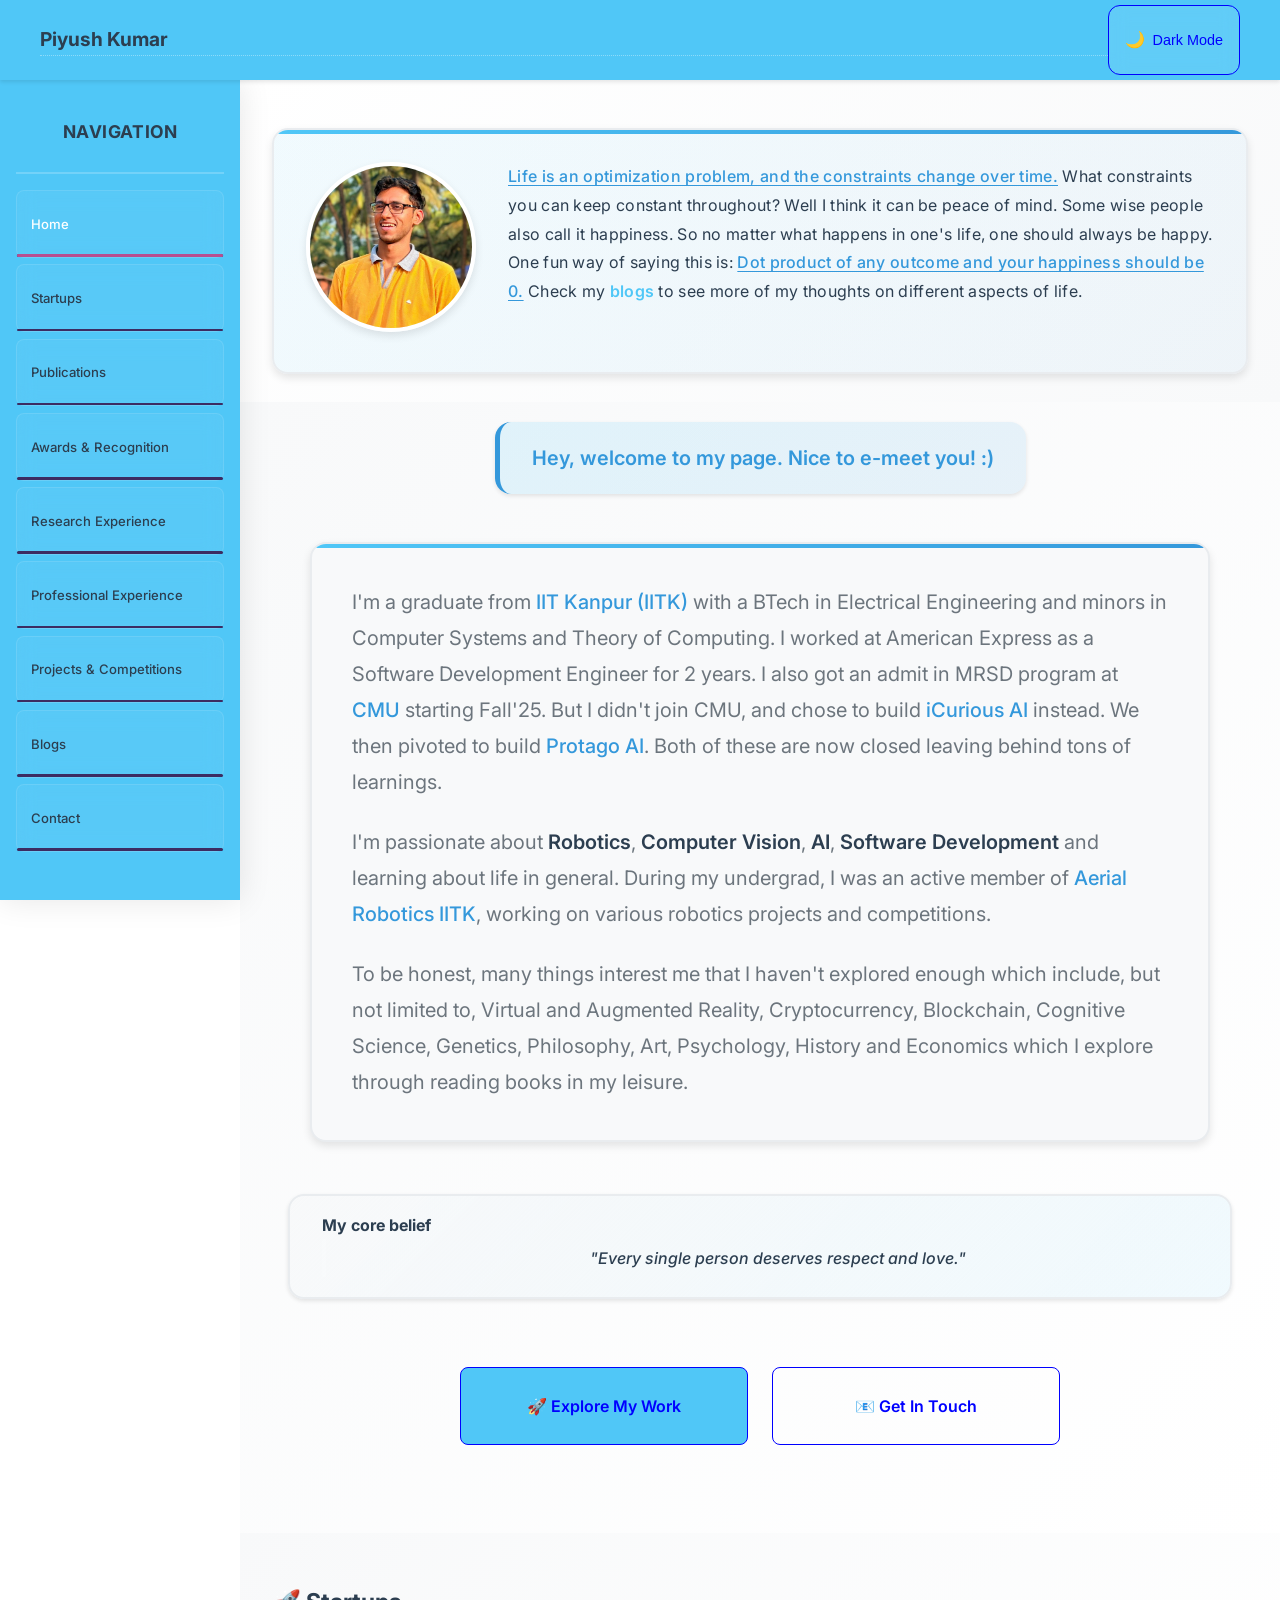
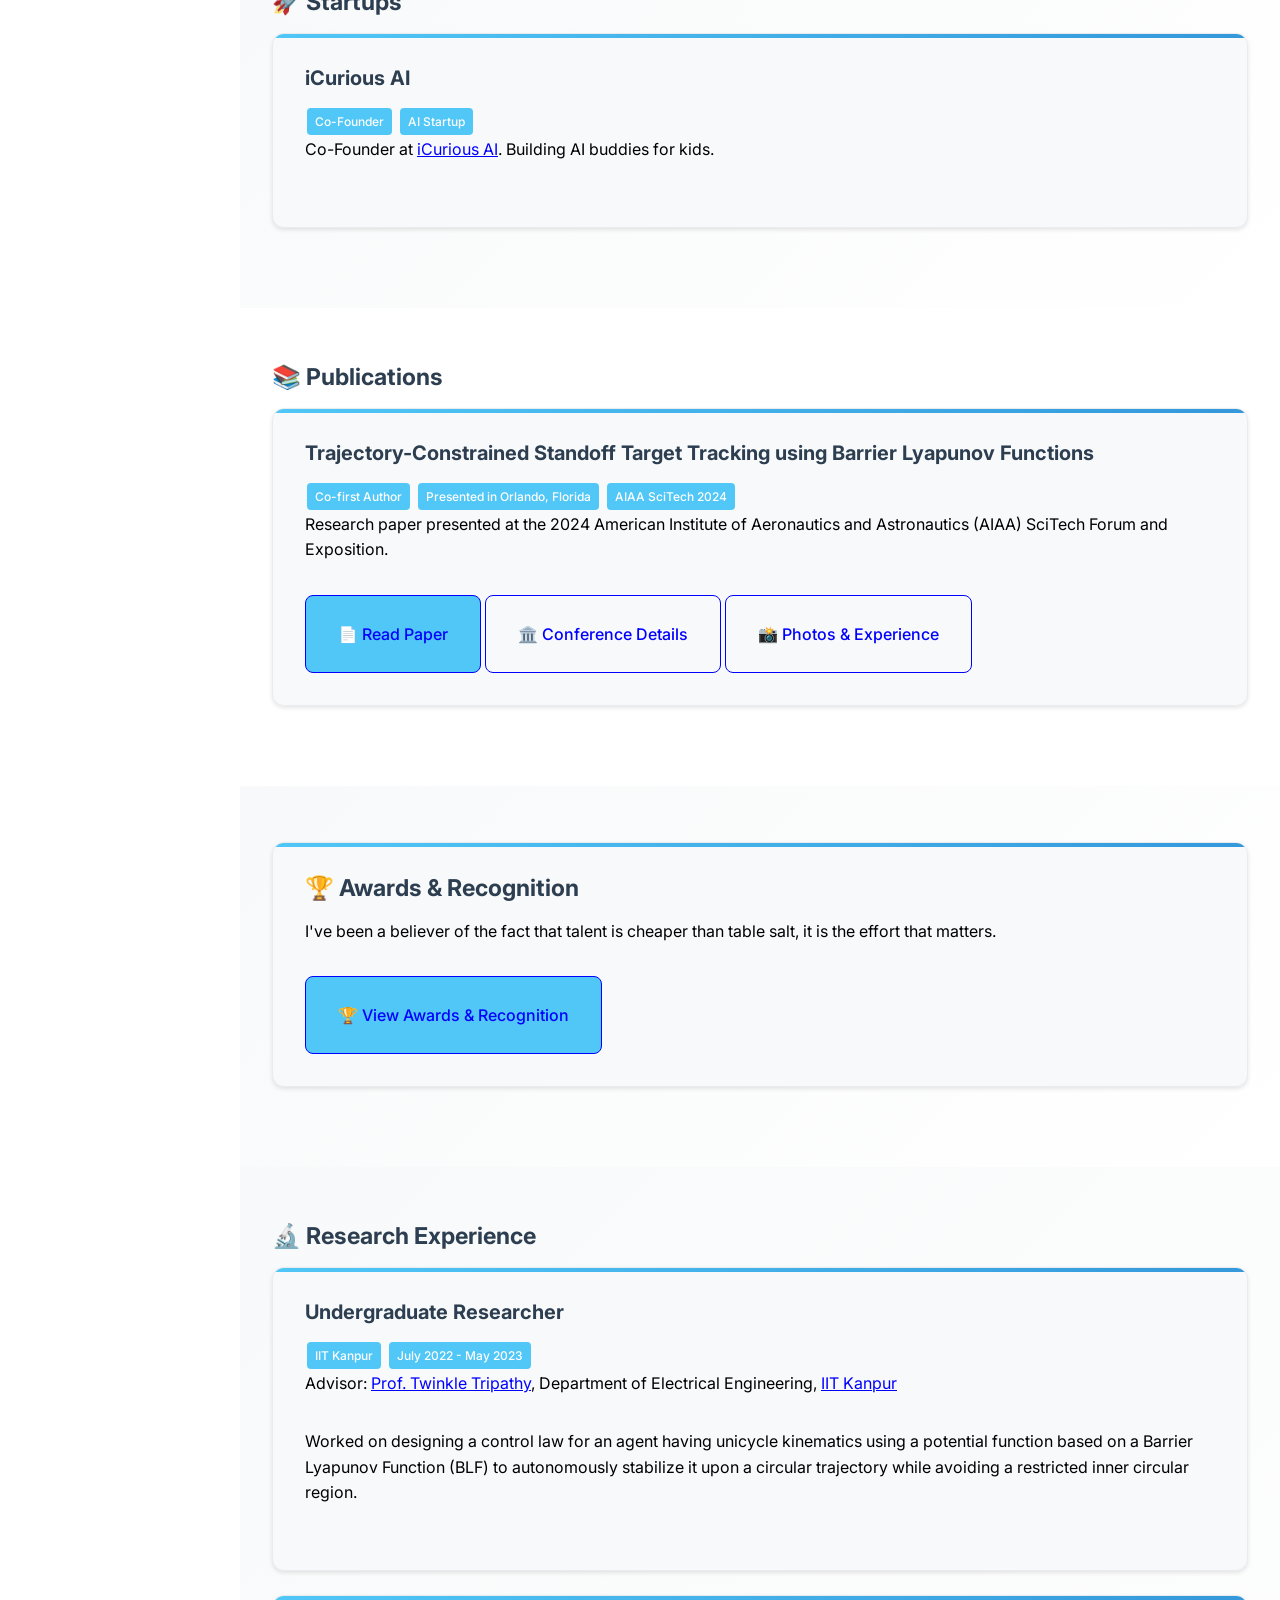
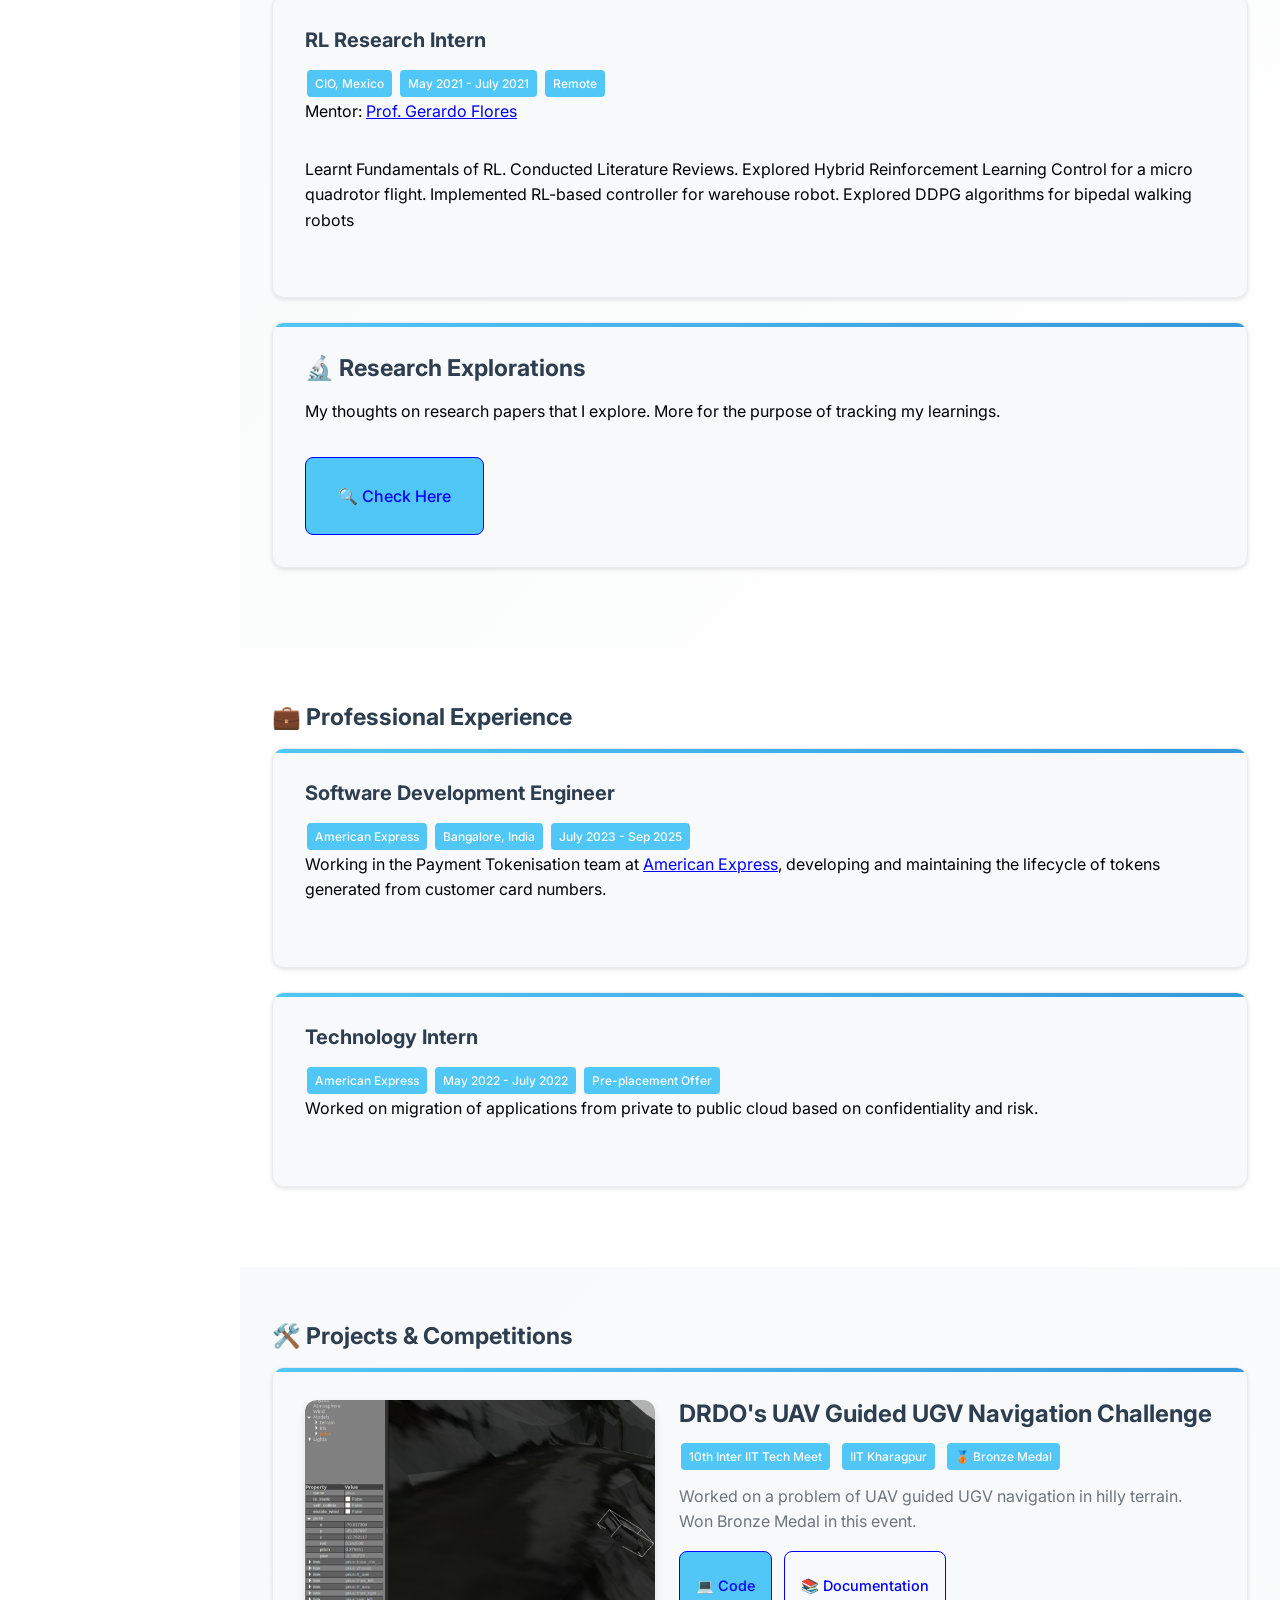
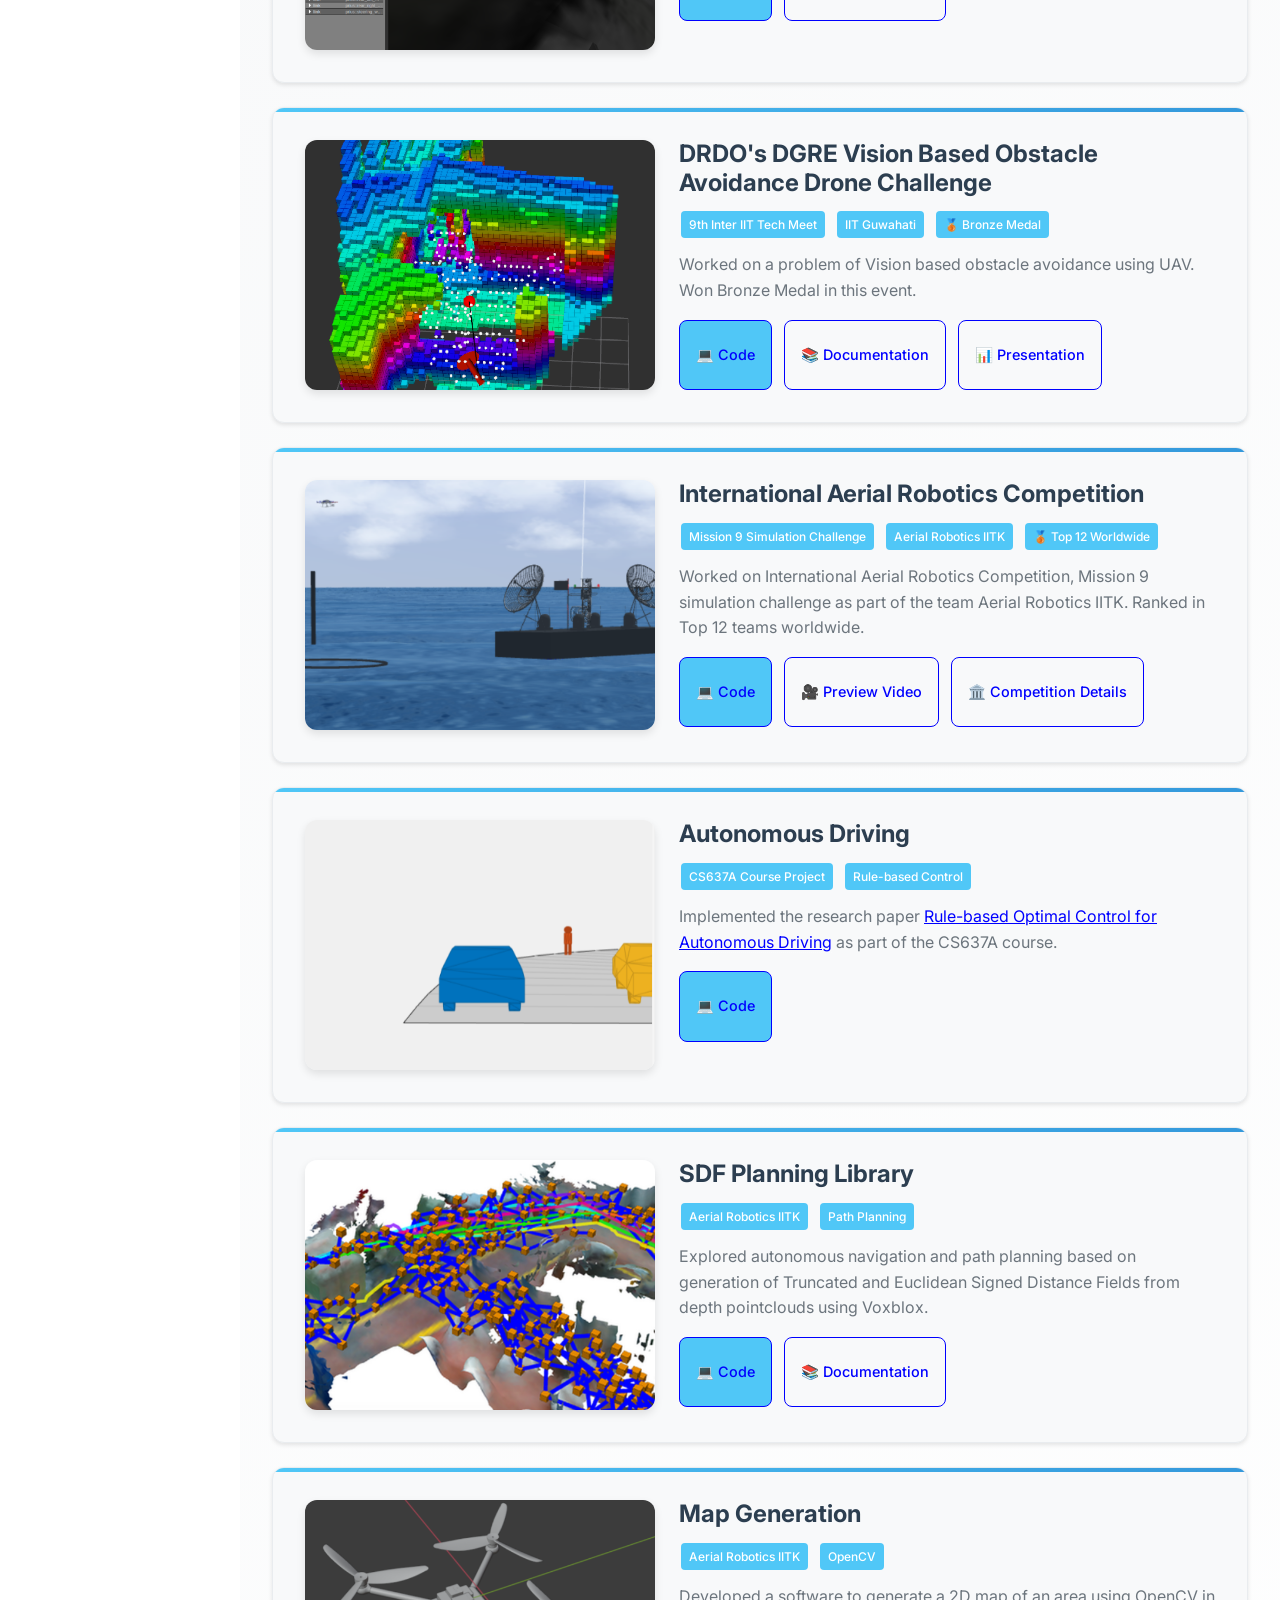
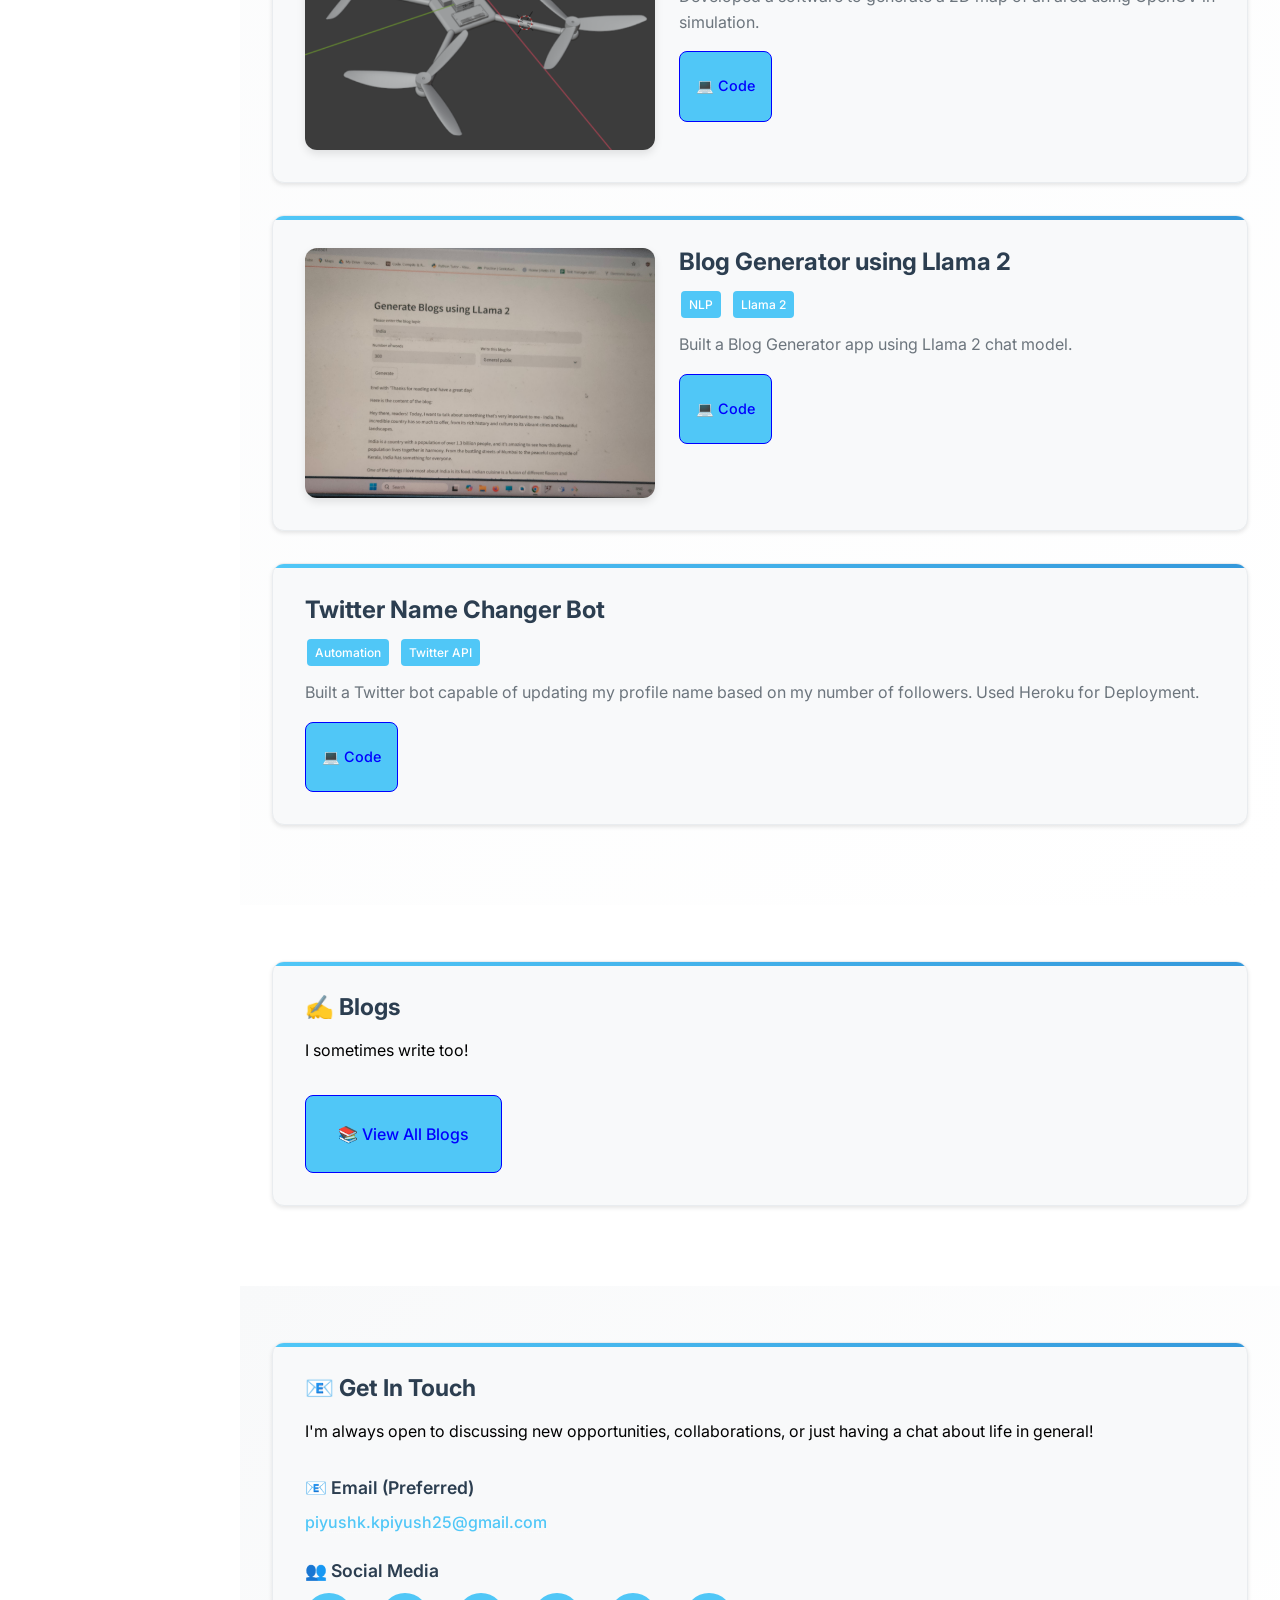
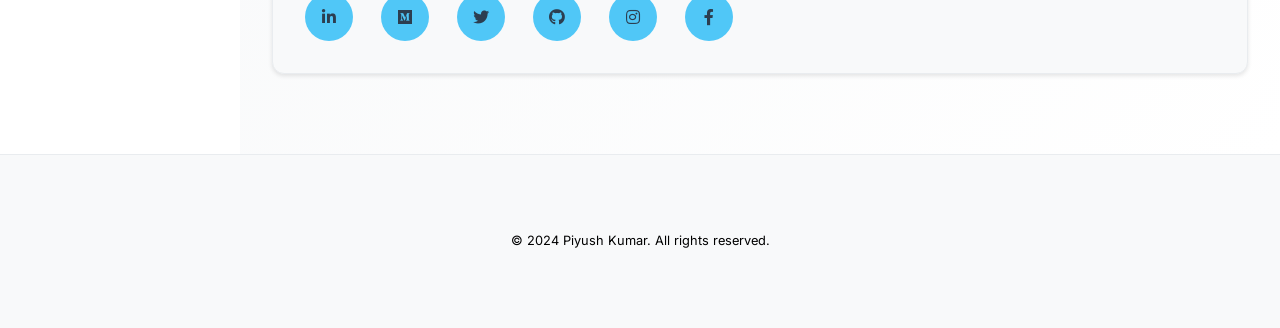
==== commit 8e211388: "Update bio" ====
--- a/index.html
+++ b/index.html
@@ -101,9 +101,9 @@
 							<div class="intro-card">
 								<div class="intro-card-body">
 									<p>I'm a graduate from <a href="https://www.iitk.ac.in/" target="_blank" rel="noopener">IIT Kanpur (IITK)</a> 
-										with a BTech in Electrical Engineering and minors in Computer Systems and Theory of Computing. 
+										with a BTech in Electrical Engineering and minors in Computer Systems and Theory of Computing. I worked at American Express as a Software Development Engineer for 2 years.
 										I also got an admit in MRSD program at <a href="https://www.cmu.edu/" target="_blank" rel="noopener">CMU</a> starting Fall'25. But I didn't 
-										join CMU, and chose to build <a href="https://www.icurious.ai/" target="_blank" rel="noopener">iCurious AI</a> instead. But I finally decided to join CMU starting Fall'26.</p> 
+										join CMU, and chose to build <a href="https://www.icurious.ai/" target="_blank" rel="noopener">iCurious AI</a> instead. We then pivoted to build <a href="https://www.protago.in/" target="_blank" rel="noopener">Protago AI</a>. Both of these are now closed leaving behind tons of learnings.</p> 
 									
 									<p>I'm passionate about <strong>Robotics</strong>, <strong>Computer Vision</strong>, <strong>AI</strong>, <strong>Software Development</strong> and learning about life in general. During my undergrad, I was an active member of <a href="https://www.ariitk.in/" target="_blank" rel="noopener">Aerial Robotics IITK</a>, working on various robotics projects and competitions.</p>
 									
@@ -301,7 +301,7 @@
 								<p>Worked on International Aerial Robotics Competition, Mission 9 simulation challenge as part of the team Aerial Robotics IITK. Ranked in Top 12 teams worldwide.</p>
 								<div class="project-actions">
 									<a href="https://github.com/AerialRobotics-IITK/IARC2020" class="button" target="_blank">💻 Code</a>
-									<a href="https://drive.google.com/file/d/1S75BluScFlOKZfrCNKGVlD7MmeA99NJ5/view?usp=drivesdk" class="button secondary" target="_blank">🎥 Preview video</a>
+									<a href="https://drive.google.com/file/d/1S75BluScFlOKZfrCNKGVlD7MmeA99NJ5/view?usp=drivesdk" class="button secondary" target="_blank">🎥 Preview Video</a>
 									<a href="http://www.aerialroboticscompetition.org/simulation_challenge.php" class="button secondary" target="_blank">🏛️ Competition Details</a>
 								</div>
 							</div>
--- a/assets/css/modern.css
+++ b/assets/css/modern.css
@@ -201,6 +201,8 @@
   color: var(--text-primary);
   font-size: 0.8rem;
   font-weight: 500;
+  text-transform: none;
+  letter-spacing: normal;
   -webkit-backdrop-filter: blur(10px);
   backdrop-filter: blur(10px);
   min-width: 90px;
@@ -401,6 +403,8 @@
   background: var(--primary-color);
   color: var(--background-color);
   text-decoration: none;
+  text-transform: none;
+  letter-spacing: normal;
   border-radius: var(--border-radius-md);
   font-weight: 500;
   transition: all var(--transition-fast);
@@ -455,7 +459,7 @@
 
 /* Mobile-First Introduction Section */
 #intro {
-  min-height: 100vh;
+  min-height: 0;
   display: flex;
   align-items: center;
   background: linear-gradient(135deg, var(--surface-color) 0%, var(--background-color) 100%);
@@ -541,7 +545,7 @@
 
 .intro-card-body p {
   margin: 0 0 1.5rem 0;
-  font-size: 0.95rem;
+  font-size: 1rem;
   line-height: 1.75;
   color: var(--text-secondary);
   overflow-wrap: break-word;
@@ -575,8 +579,8 @@
 }
 
 .quote-section {
-  margin: 1rem 0;
-  padding: 2rem;
+  margin: 0.75rem 0;
+  padding: 1rem 1.25rem;
   background: linear-gradient(135deg, var(--surface-color) 0%, rgba(80, 199, 247, 0.08) 100%);
   border-radius: var(--border-radius-xl);
   border: 2px solid var(--border-color);
@@ -594,9 +598,9 @@
 }
 
 .quote-section h2 {
-  font-size: 1.2rem;
-  color: var(--text-primary);
-  margin-bottom: 0.75rem;
+  font-size: 1rem;
+  color: var(--text-primary);
+  margin-bottom: 0.25rem;
   display: flex;
   align-items: center;
   gap: var(--spacing-sm);
@@ -604,11 +608,11 @@
 
 .quote-section blockquote {
   font-style: italic;
-  font-size: 1.1rem;
+  font-size: 1rem;
   margin: 0;
   color: var(--text-primary);
   font-weight: 500;
-  line-height: 1.6;
+  line-height: 1.4;
 }
 
 /* Philosophy Section */
@@ -1221,13 +1225,13 @@
   }
 
   .intro-card-body p {
-    font-size: 0.95rem;
+    font-size: 1rem;
     line-height: 1.7;
     margin-bottom: 1.25rem;
   }
 
   .quote-section {
-    padding: 1.5rem;
+    padding: 1rem 1.25rem;
   }
 }
 
@@ -1273,7 +1277,7 @@
   }
 
   .philosophy-text {
-    font-size: 1.15rem;
+    font-size: 1rem;
     line-height: 1.8;
     text-align: left;
   }
@@ -1287,7 +1291,7 @@
   }
 
   .intro-card-body p {
-    font-size: 1.05rem;
+    font-size: 1rem;
     line-height: 1.85;
     margin-bottom: 1.75rem;
   }
@@ -1298,7 +1302,7 @@
   }
 
   .quote-section {
-    padding: 2.5rem;
+    padding: 1.25rem 1.75rem;
   }
 
   .intro-actions {
@@ -1391,26 +1395,39 @@
   }
 
   #philosophy {
-    padding: 5rem 0;
+    padding: 2rem 0 1rem;
+  }
+
+  #philosophy .inner {
+    padding-top: 1rem;
+    padding-bottom: 0.75rem;
+  }
+
+  #intro {
+    padding: 0.5rem 0 2rem;
+  }
+
+  #intro .inner {
+    padding-top: 0.75rem;
   }
 
   .philosophy-card {
-    padding: 2rem;
+    padding: 1.5rem;
     max-width: 900px;
   }
 
   .philosophy-content {
-    gap: 2rem;
+    gap: 1.5rem;
   }
 
   .philosophy-image img {
-    width: 180px;
-    height: 180px;
+    width: 150px;
+    height: 150px;
     object-position: center top;
   }
 
   .philosophy-text {
-    font-size: 1.05rem;
+    font-size: 1rem;
     line-height: 1.8;
   }
 
@@ -1423,7 +1440,7 @@
   }
 
   .intro-card-body p {
-    font-size: 0.98rem;
+    font-size: 1rem;
     line-height: 1.8;
     margin-bottom: 1.5rem;
   }
@@ -1434,7 +1451,7 @@
   }
 
   .quote-section {
-    padding: 2rem;
+    padding: 1.25rem 1.75rem;
   }
 
   .intro-content {
@@ -1494,7 +1511,7 @@
   }
 
   .quote-section {
-    padding: 3.5rem;
+    padding: 1.5rem 3rem;
   }
 
   .project-image,
@@ -1524,26 +1541,39 @@
   }
 
   #philosophy {
-    padding: 4rem 0;
+    padding: 2rem 0 1rem;
+  }
+
+  #philosophy .inner {
+    padding-top: 1rem;
+    padding-bottom: 0.75rem;
+  }
+
+  #intro {
+    padding: 0.5rem 0 2rem;
+  }
+
+  #intro .inner {
+    padding-top: 0.75rem;
   }
 
   .philosophy-card {
-    padding: 2.5rem;
+    padding: 2rem;
     max-width: 1000px;
   }
 
   .philosophy-content {
-    gap: 2.5rem;
+    gap: 2rem;
   }
 
   .philosophy-image img {
-    width: 200px;
-    height: 200px;
+    width: 170px;
+    height: 170px;
     object-position: center top;
   }
 
   .philosophy-text {
-    font-size: 1.05rem;
+    font-size: 1rem;
     line-height: 1.8;
   }
 
@@ -1560,7 +1590,7 @@
   }
 
   .intro-card-body p {
-    font-size: 0.98rem;
+    font-size: 1rem;
     line-height: 1.8;
     margin-bottom: 1.5rem;
   }
@@ -1571,7 +1601,7 @@
   }
 
   .quote-section {
-    padding: 2.5rem;
+    padding: 1.25rem 2rem;
   }
 
   .project-image,
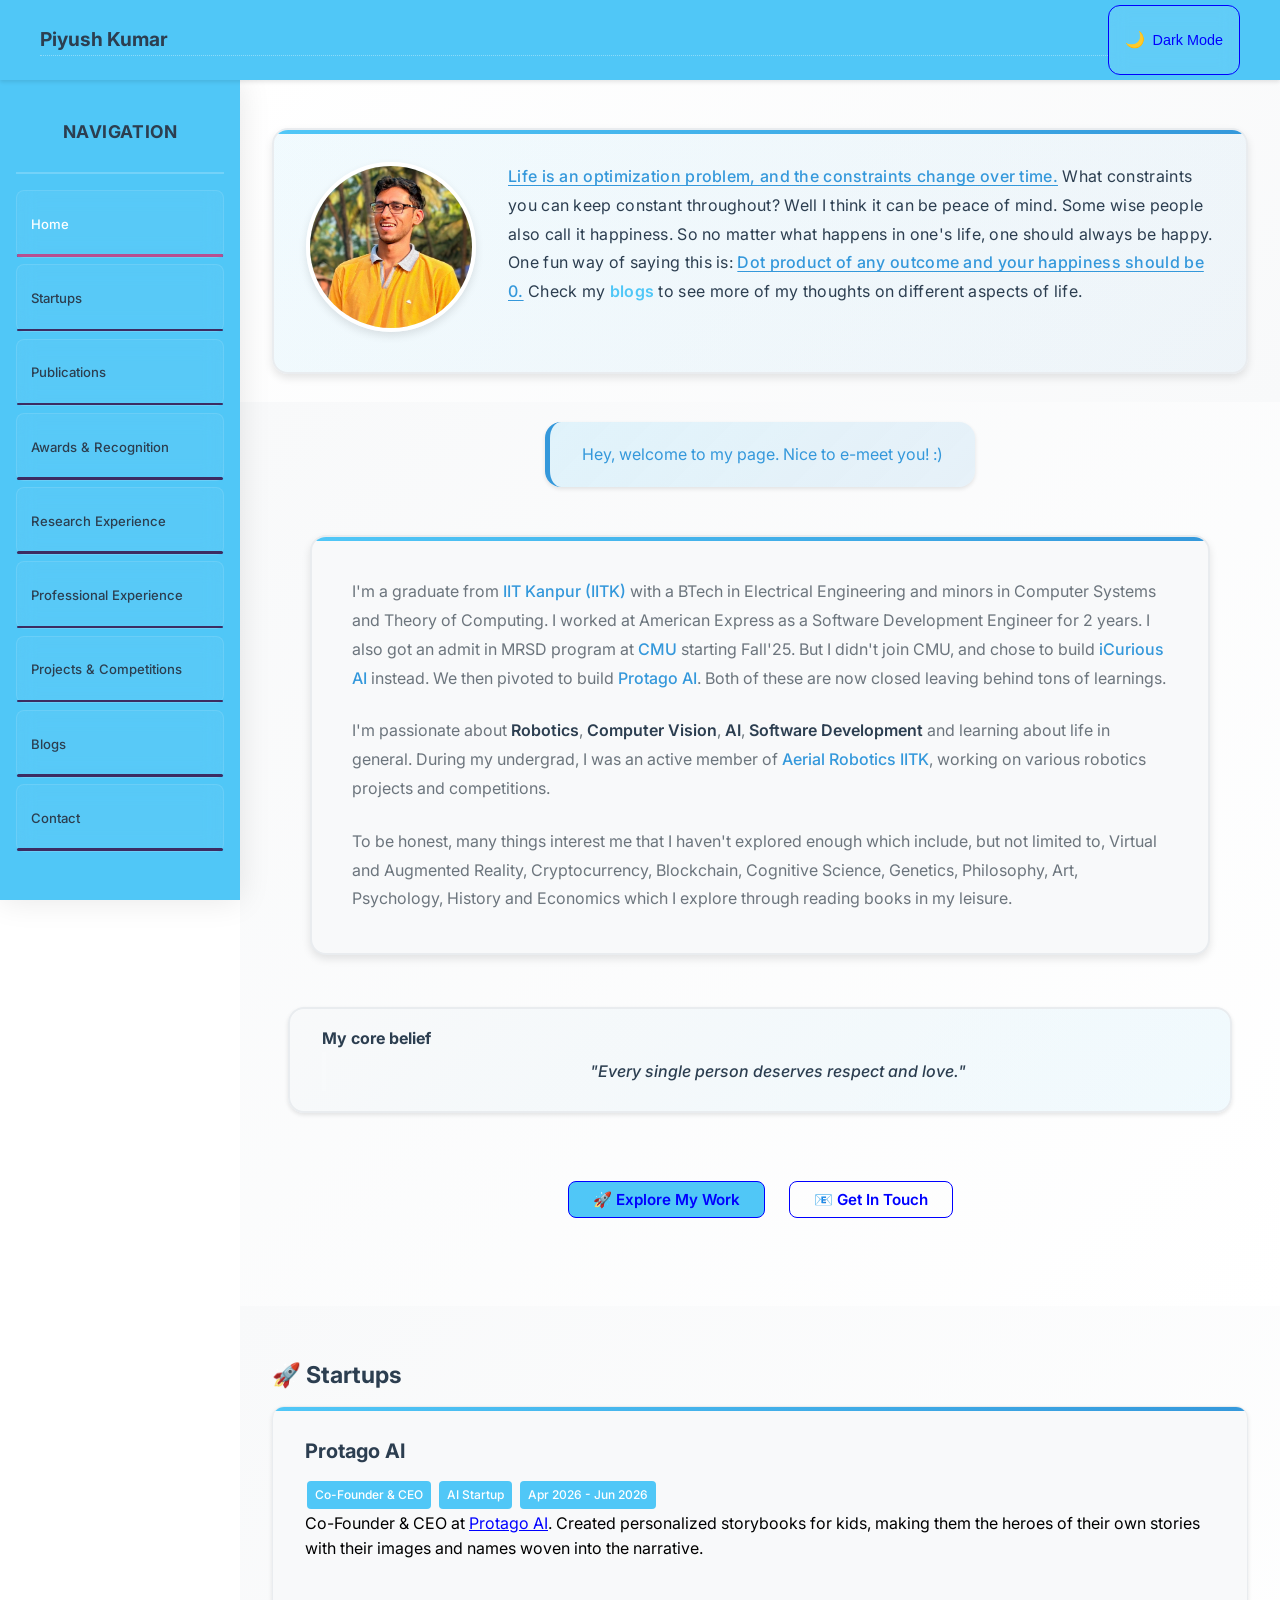
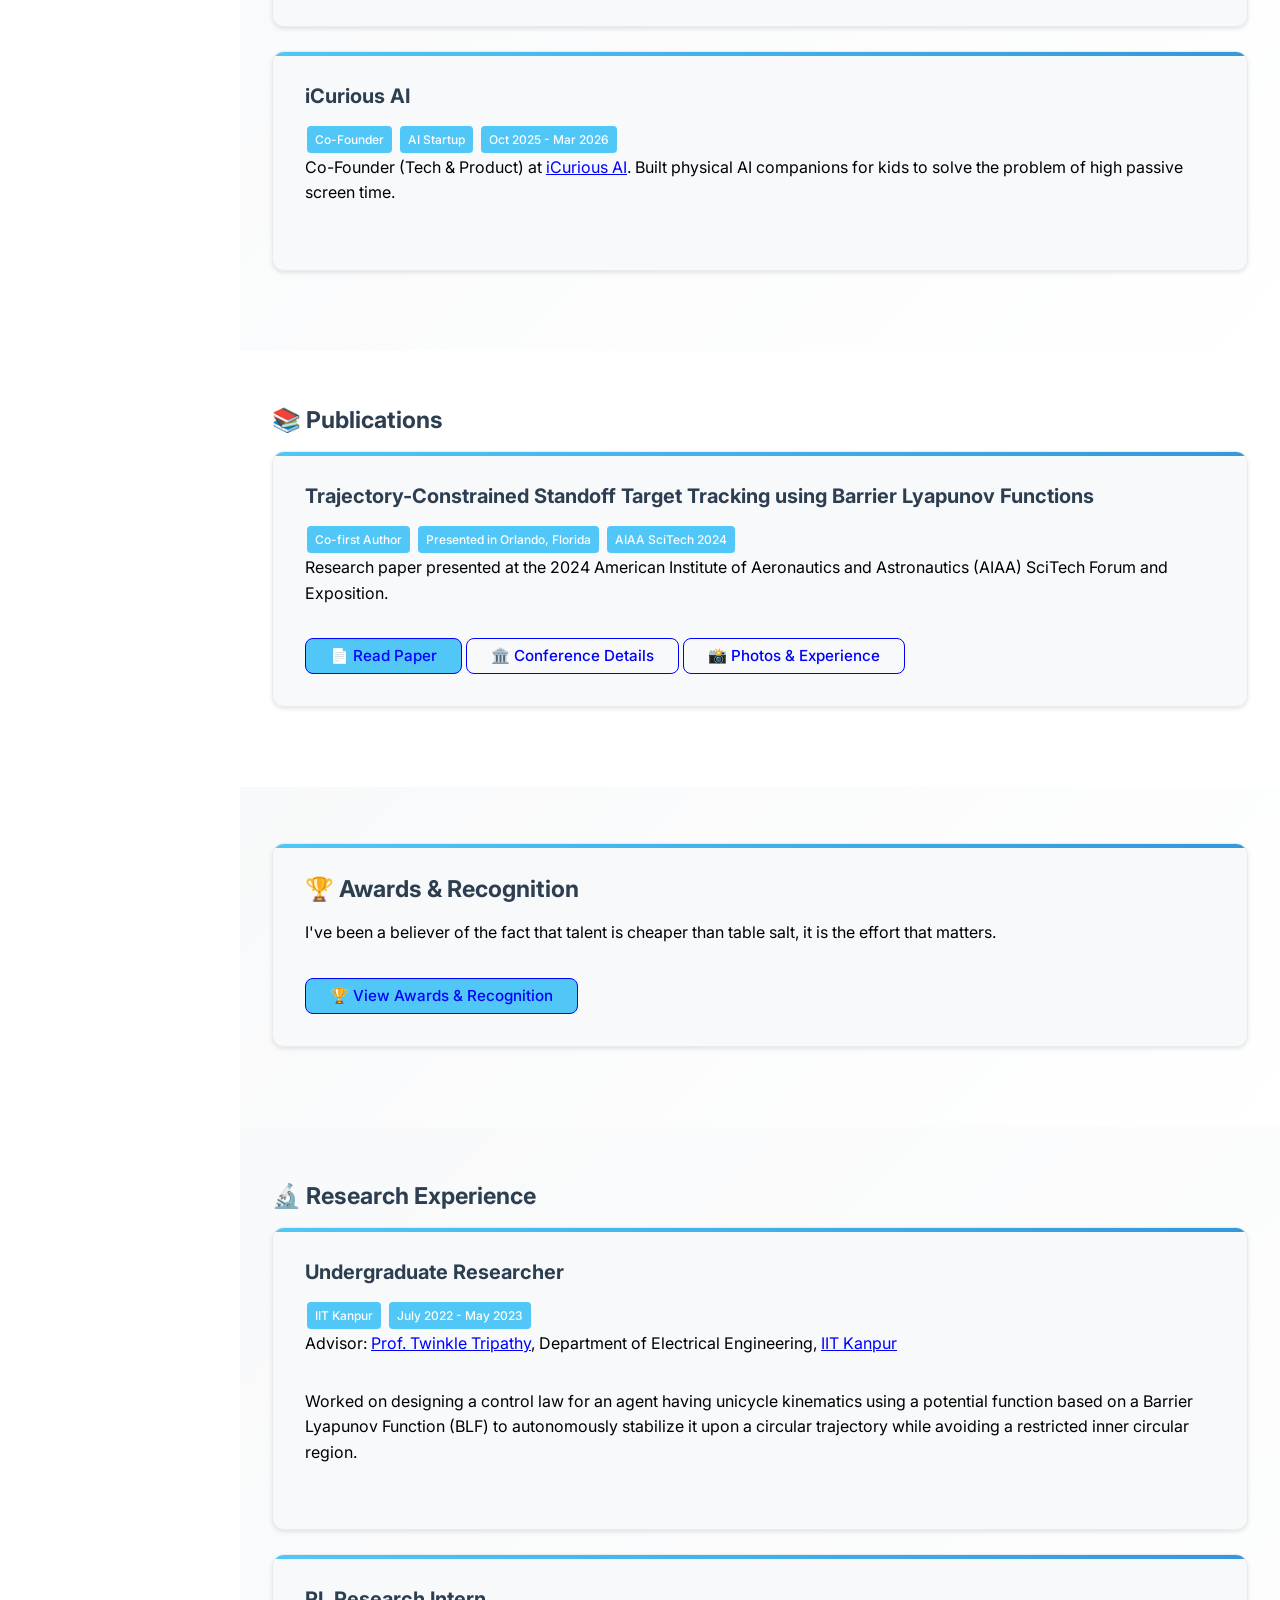
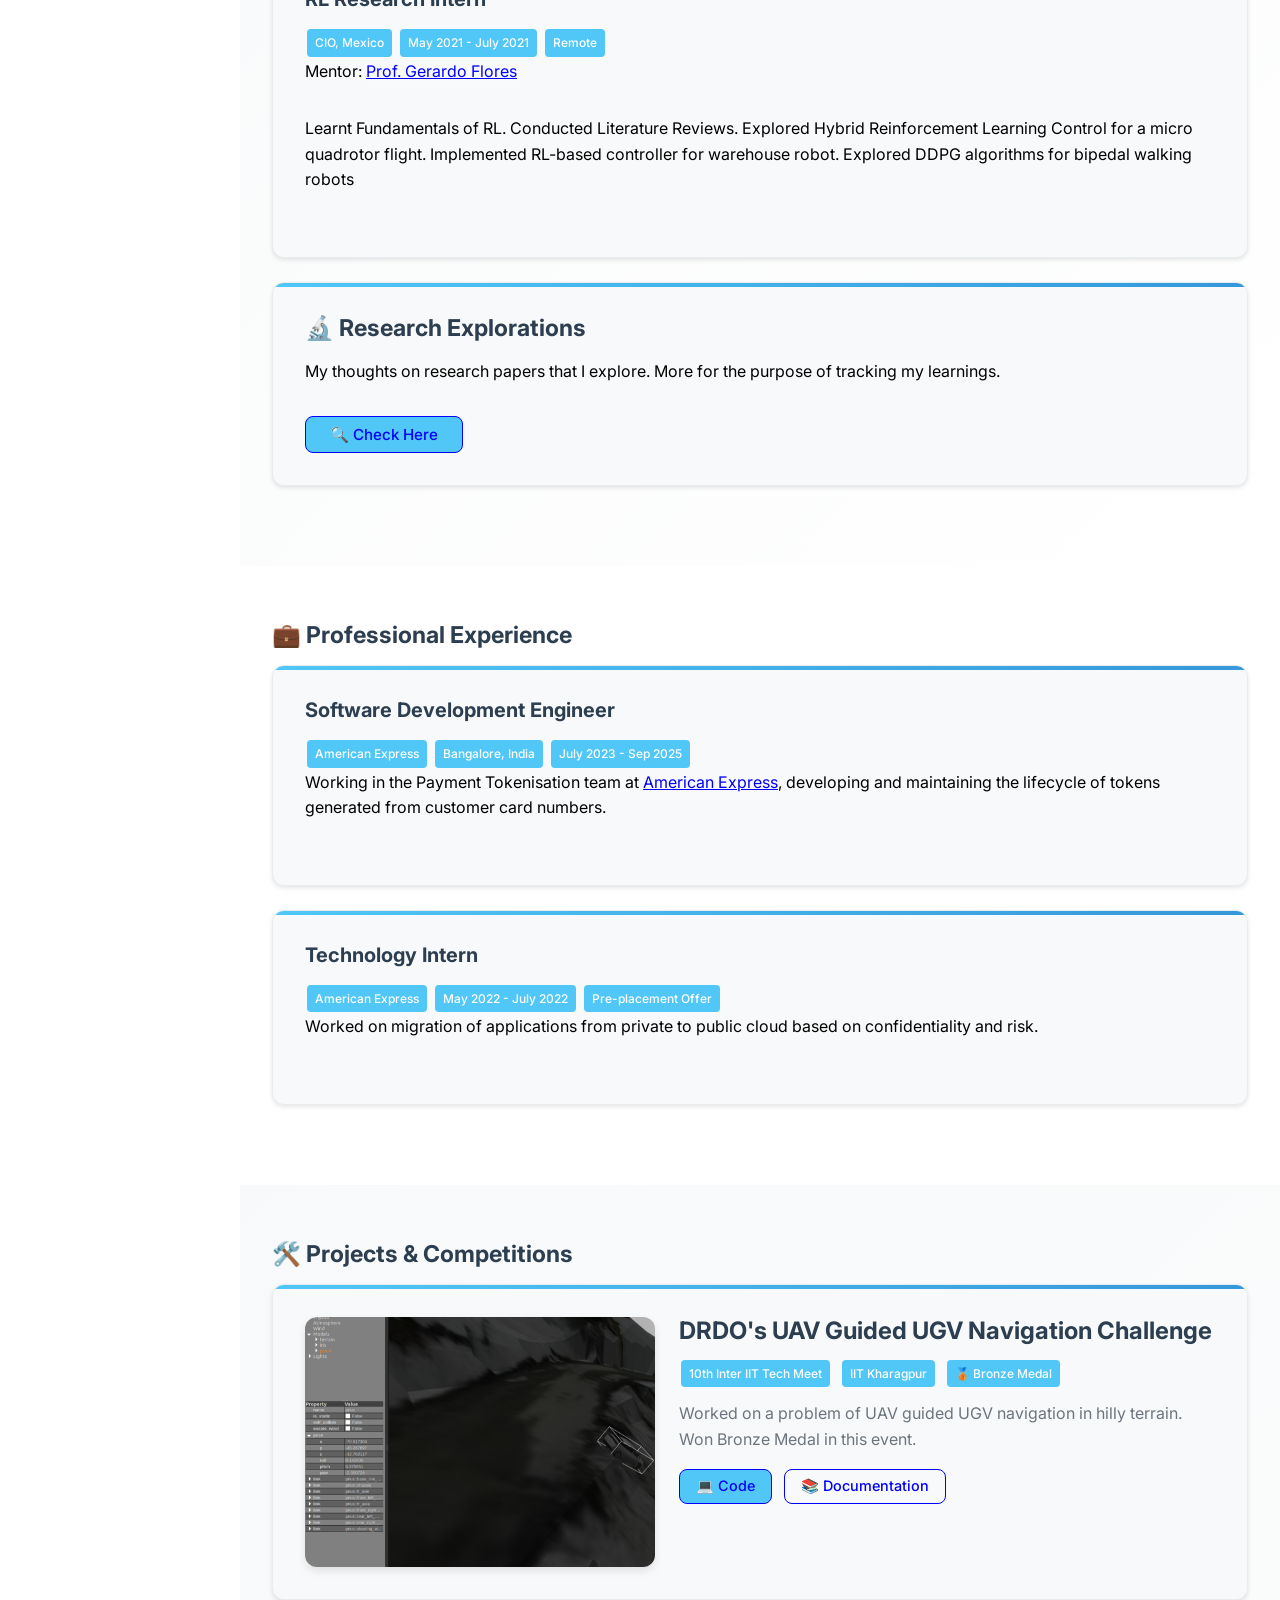
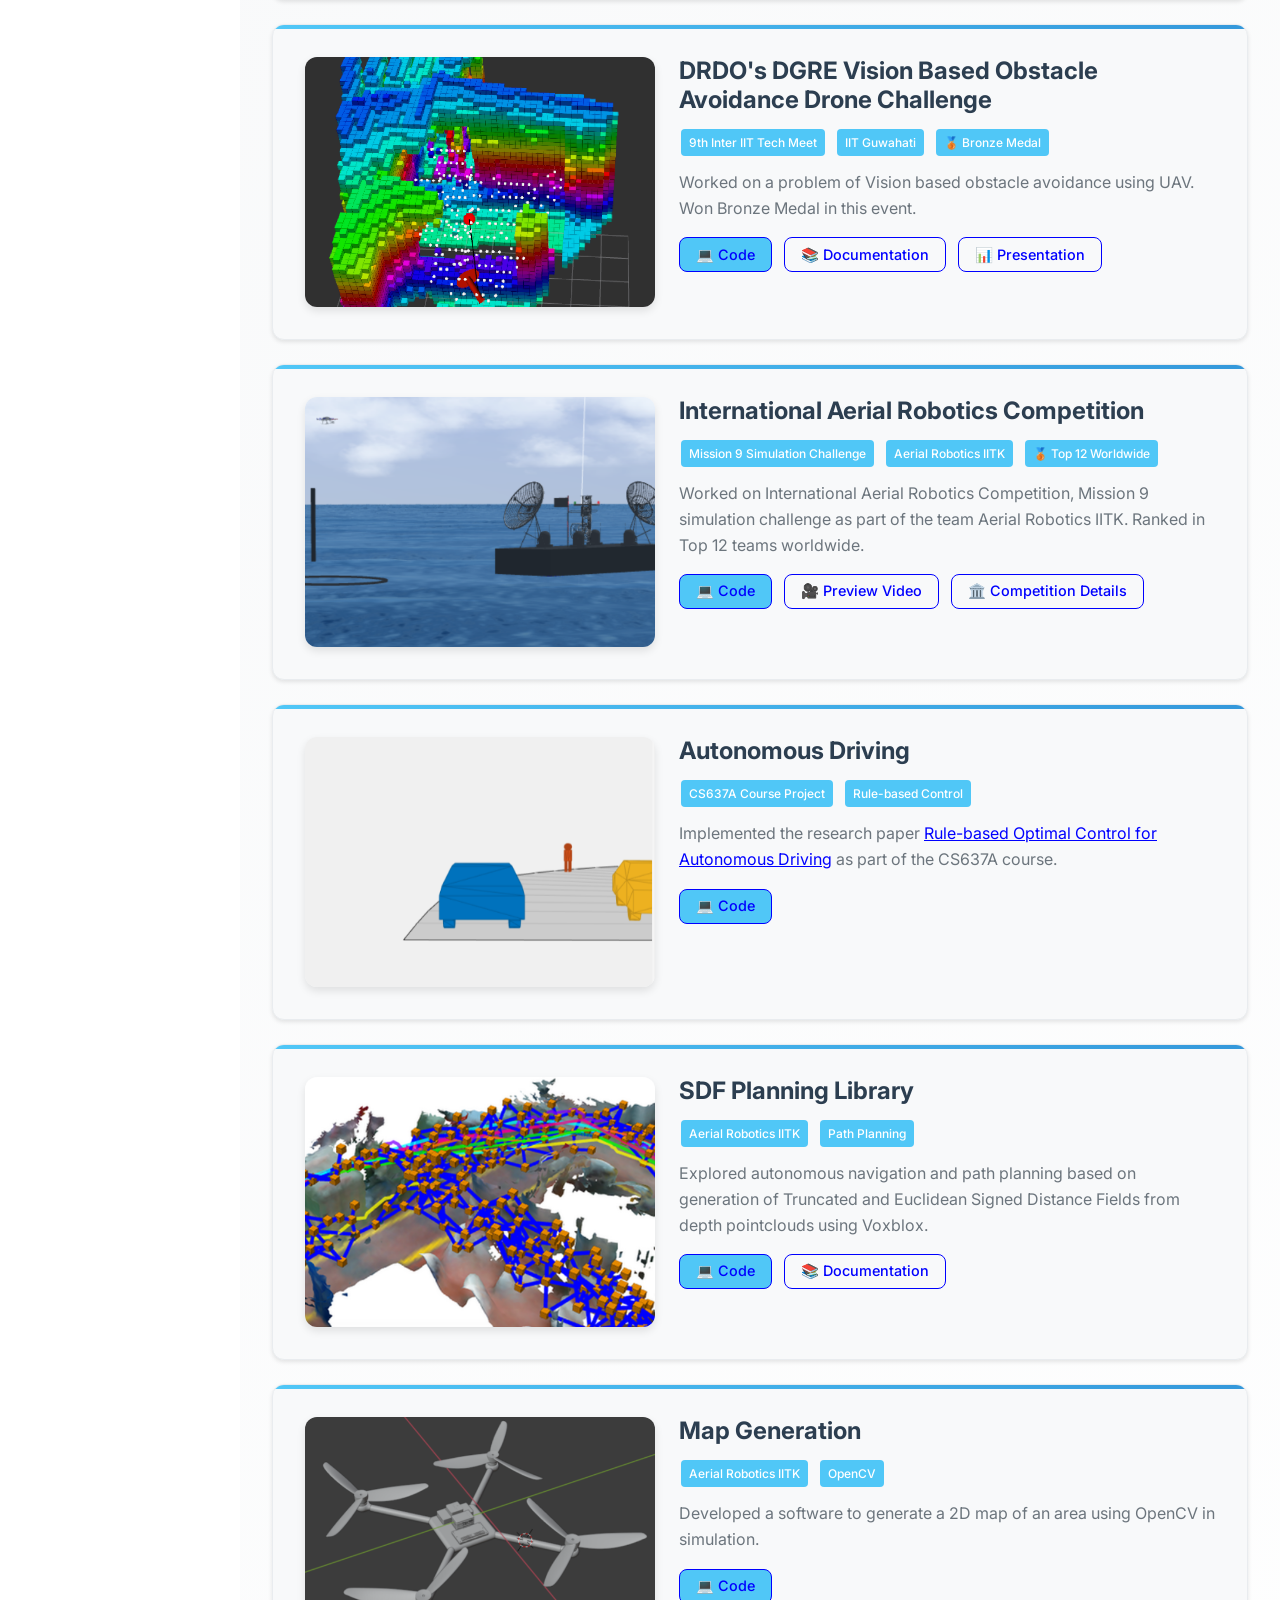
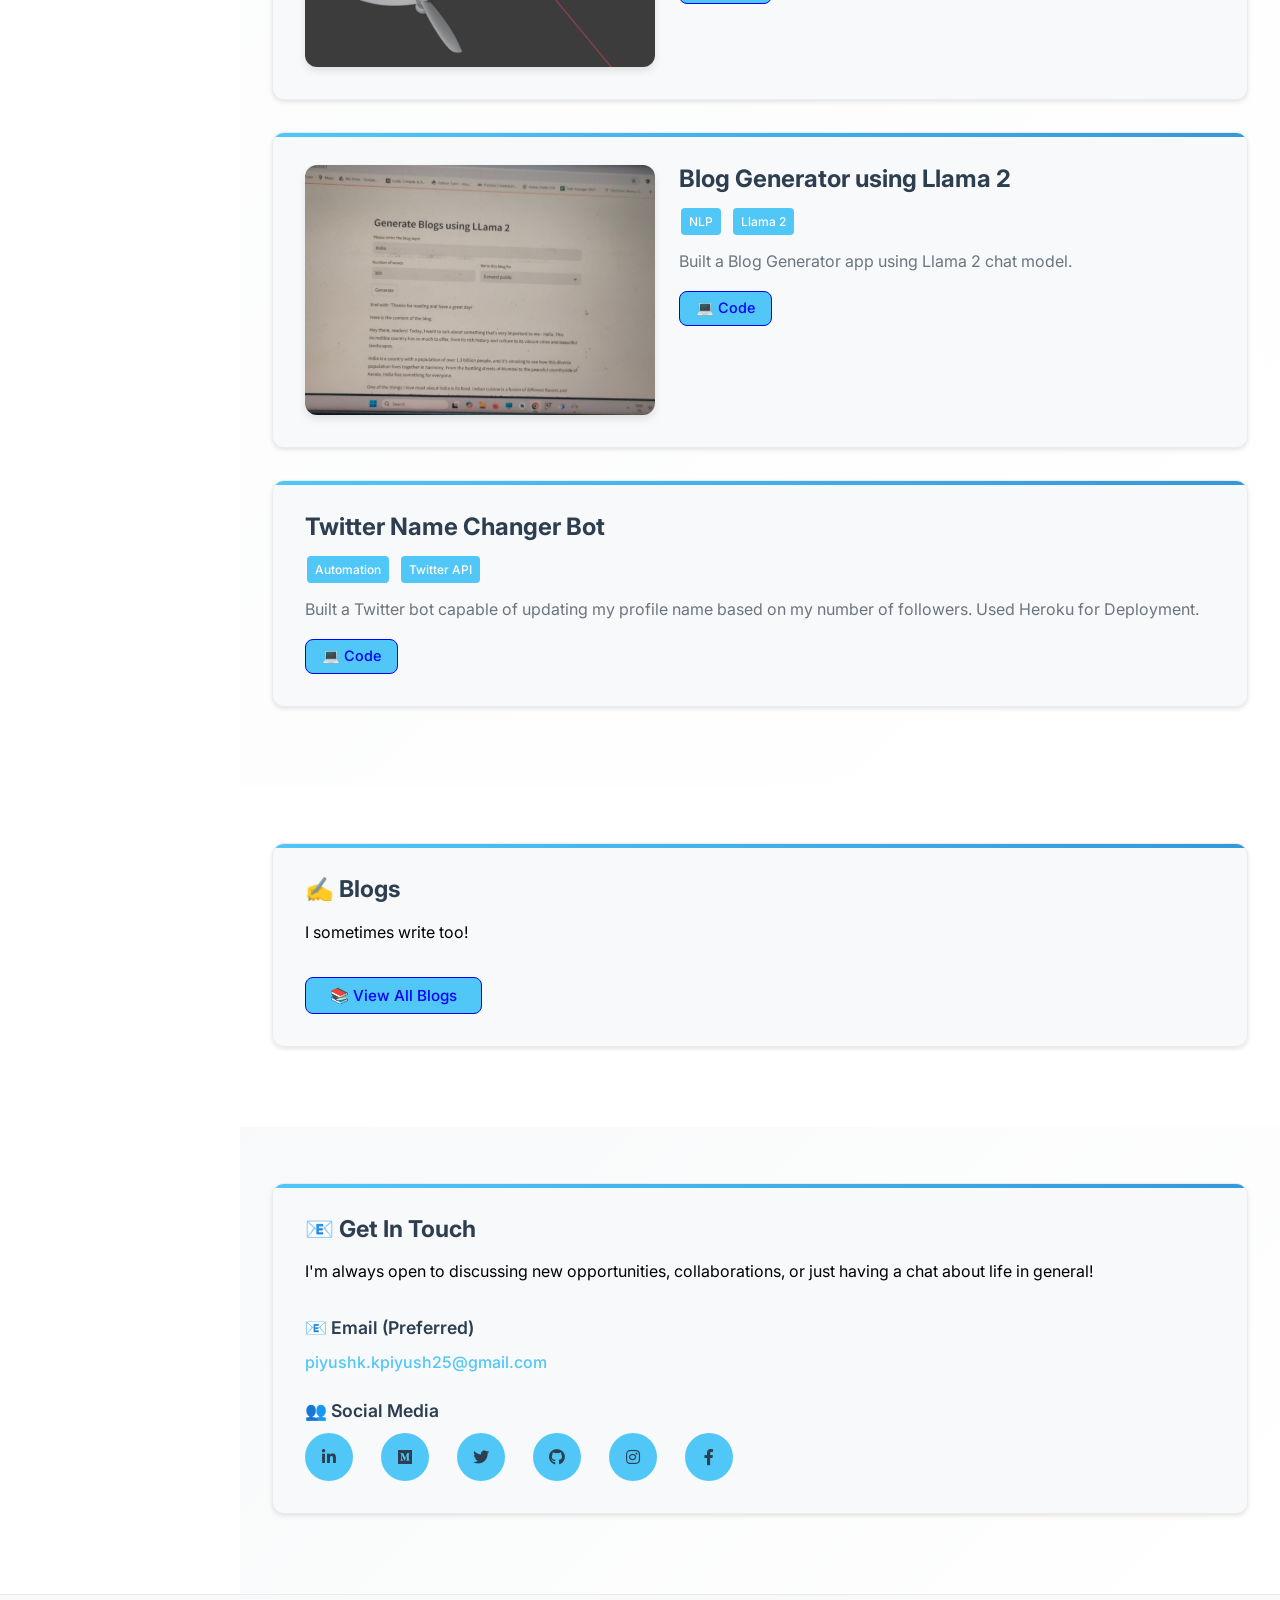
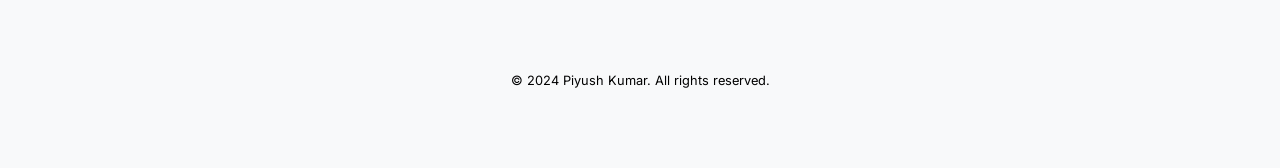
==== commit 78e5af26: "Update experiences" ====
--- a/index.html
+++ b/index.html
@@ -131,14 +131,25 @@
 			<section id="startups" class="wrapper style1">
 				<div class="inner">
 					<h2>🚀 Startups</h2>
-					
+
+					<div class="card">
+						<h3>Protago AI</h3>
+						<div class="experience-meta">
+							<span class="tag">Co-Founder & CEO</span>
+							<span class="tag">AI Startup</span>
+							<span class="tag">Apr 2026 - Jun 2026</span>
+						</div>
+						<p>Co-Founder & CEO at <a href="https://www.protago.in/" target="_blank" rel="noopener">Protago AI</a>. Created personalized storybooks for kids, making them the heroes of their own stories with their images and names woven into the narrative.</p>
+					</div>
+
 					<div class="card">
 						<h3>iCurious AI</h3>
 						<div class="experience-meta">
 							<span class="tag">Co-Founder</span>
 							<span class="tag">AI Startup</span>
-						</div>
-						<p>Co-Founder at <a href="https://www.icurious.ai" target="_blank" rel="noopener">iCurious AI</a>. Building AI buddies for kids.</p>
+							<span class="tag">Oct 2025 - Mar 2026</span>
+						</div>
+						<p>Co-Founder (Tech & Product) at <a href="https://www.icurious.ai" target="_blank" rel="noopener">iCurious AI</a>. Built physical AI companions for kids to solve the problem of high passive screen time.</p>
 					</div>
 				</div>
 			</section>
--- a/assets/css/main.css
+++ b/assets/css/main.css
@@ -3907,10 +3907,6 @@
 		background-size: 100% 100%;
 	}
 
-		#intro p {
-			font-size: 1.25em;
-		}
-
 			@media screen and (max-width: 980px) {
 
 				#intro p br {
@@ -3919,78 +3915,10 @@
 
 			}
 
-			@media screen and (max-width: 736px) {
-
-				#intro p {
-					font-size: 1em;
-				}
-
-			}
-
 		@media screen and (max-width: 1280px) {
 
 			#intro {
 				background-attachment: scroll;
 			}
 
-		}
-
-
-
-
-
-
-/* New addition */
-@media screen and (max-width: 736px) {
-
-    /* Hide sidebar by default on mobile */
-    #sidebar {
-        position: fixed;
-        top: 0;
-        left: 0;
-        height: 100%;
-        width: 280px;
-        z-index: 10000;
-        transform: translateX(-100%);
-        transition: transform 0.35s ease;
-        overflow-y: auto;
-    }
-
-    /* Slide in when active */
-    #sidebar.active {
-        transform: translateX(0);
-    }
-
-    /* Dim the background content when sidebar is open */
-    #wrapper {
-        transition: opacity 0.35s ease;
-    }
-
-    #sidebar.active ~ #wrapper {
-        opacity: 0.4;
-        pointer-events: none;
-    }
-
-    /* Hamburger → X animation */
-    .mobile-menu-toggle span {
-        transition: all 0.3s ease;
-    }
-
-    .mobile-menu-toggle.active span:nth-child(1) {
-        transform: translateY(8px) rotate(45deg);
-    }
-
-    .mobile-menu-toggle.active span:nth-child(2) {
-        opacity: 0;
-    }
-
-    .mobile-menu-toggle.active span:nth-child(3) {
-        transform: translateY(-8px) rotate(-45deg);
-    }
-}
-
-@media screen and (min-width: 737px) {
-    .mobile-menu-toggle {
-        display: none;
-    }
-}
+		}
--- a/assets/css/modern.css
+++ b/assets/css/modern.css
@@ -399,7 +399,7 @@
   display: inline-flex;
   align-items: center;
   gap: var(--spacing-sm);
-  padding: 0.75rem 1.5rem;
+  padding: 0.4rem 1.25rem;
   background: var(--primary-color);
   color: var(--background-color);
   text-decoration: none;
@@ -413,7 +413,9 @@
   position: relative;
   overflow: hidden;
   font-size: 0.9rem;
-  min-height: 44px;
+  line-height: 1.3;
+  height: auto;
+  min-height: 32px;
   justify-content: center;
 }
 
@@ -485,9 +487,9 @@
 }
 
 .intro-greeting {
-  font-size: 1.2rem;
+  font-size: 1rem;
   color: var(--accent-color);
-  font-weight: 600;
+  font-weight: 400;
   margin: 0;
   padding: 1rem 1.5rem;
   background: linear-gradient(135deg, rgba(80, 199, 247, 0.15) 0%, rgba(52, 152, 219, 0.1) 100%);
@@ -759,8 +761,8 @@
 .intro-actions .button {
   width: 100%;
   justify-content: center;
-  padding: 1rem 1.5rem;
-  font-size: 1rem;
+  padding: 0.5rem 1.5rem;
+  font-size: 0.95rem;
   font-weight: 600;
 }
 
@@ -833,7 +835,7 @@
 .project-actions .button {
   width: 100%;
   justify-content: center;
-  padding: 0.75rem 1rem;
+  padding: 0.45rem 1rem;
   font-size: 0.9rem;
 }
 
@@ -1297,7 +1299,7 @@
   }
 
   .intro-greeting {
-    font-size: 1.3rem;
+    font-size: 1rem;
     padding: 1.25rem 2rem;
   }
 
@@ -1307,13 +1309,14 @@
 
   .intro-actions {
     flex-direction: row;
+    justify-content: center;
     max-width: 600px;
     gap: 1.5rem;
   }
 
   .intro-actions .button {
     width: auto;
-    flex: 1;
+    flex: 0 0 auto;
   }
 
   #sidebar {
@@ -1446,7 +1449,7 @@
   }
 
   .intro-greeting {
-    font-size: 1.15rem;
+    font-size: 1rem;
     padding: 1rem 1.75rem;
   }
 
@@ -1506,7 +1509,7 @@
   }
 
   .intro-greeting {
-    font-size: 1.5rem;
+    font-size: 1rem;
     padding: 1.75rem 3rem;
   }
 
@@ -1529,8 +1532,8 @@
   }
 
   .button {
-    padding: 1rem 2rem;
-    font-size: 1rem;
+    padding: 0.45rem 1.5rem;
+    font-size: 0.95rem;
   }
 }
 
@@ -1596,7 +1599,7 @@
   }
 
   .intro-greeting {
-    font-size: 1.2rem;
+    font-size: 1rem;
     padding: 1.25rem 2rem;
   }
 
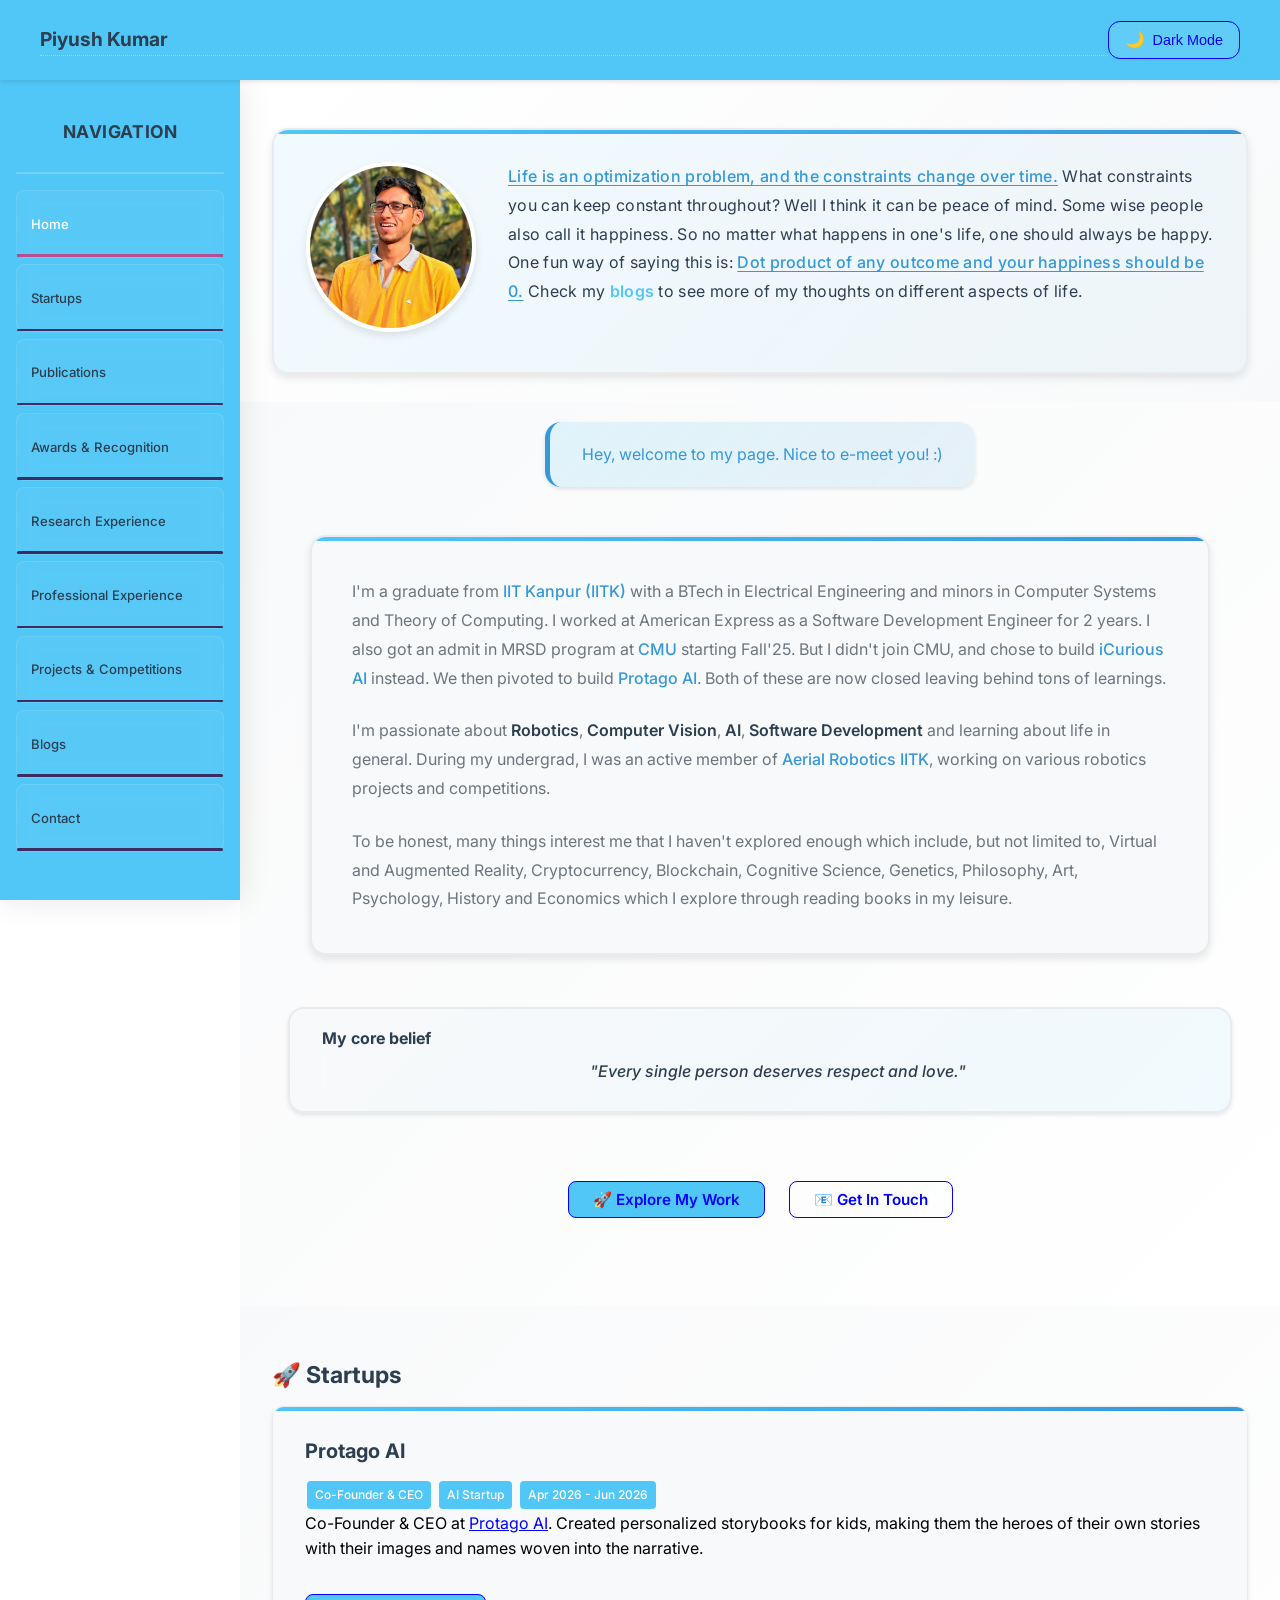
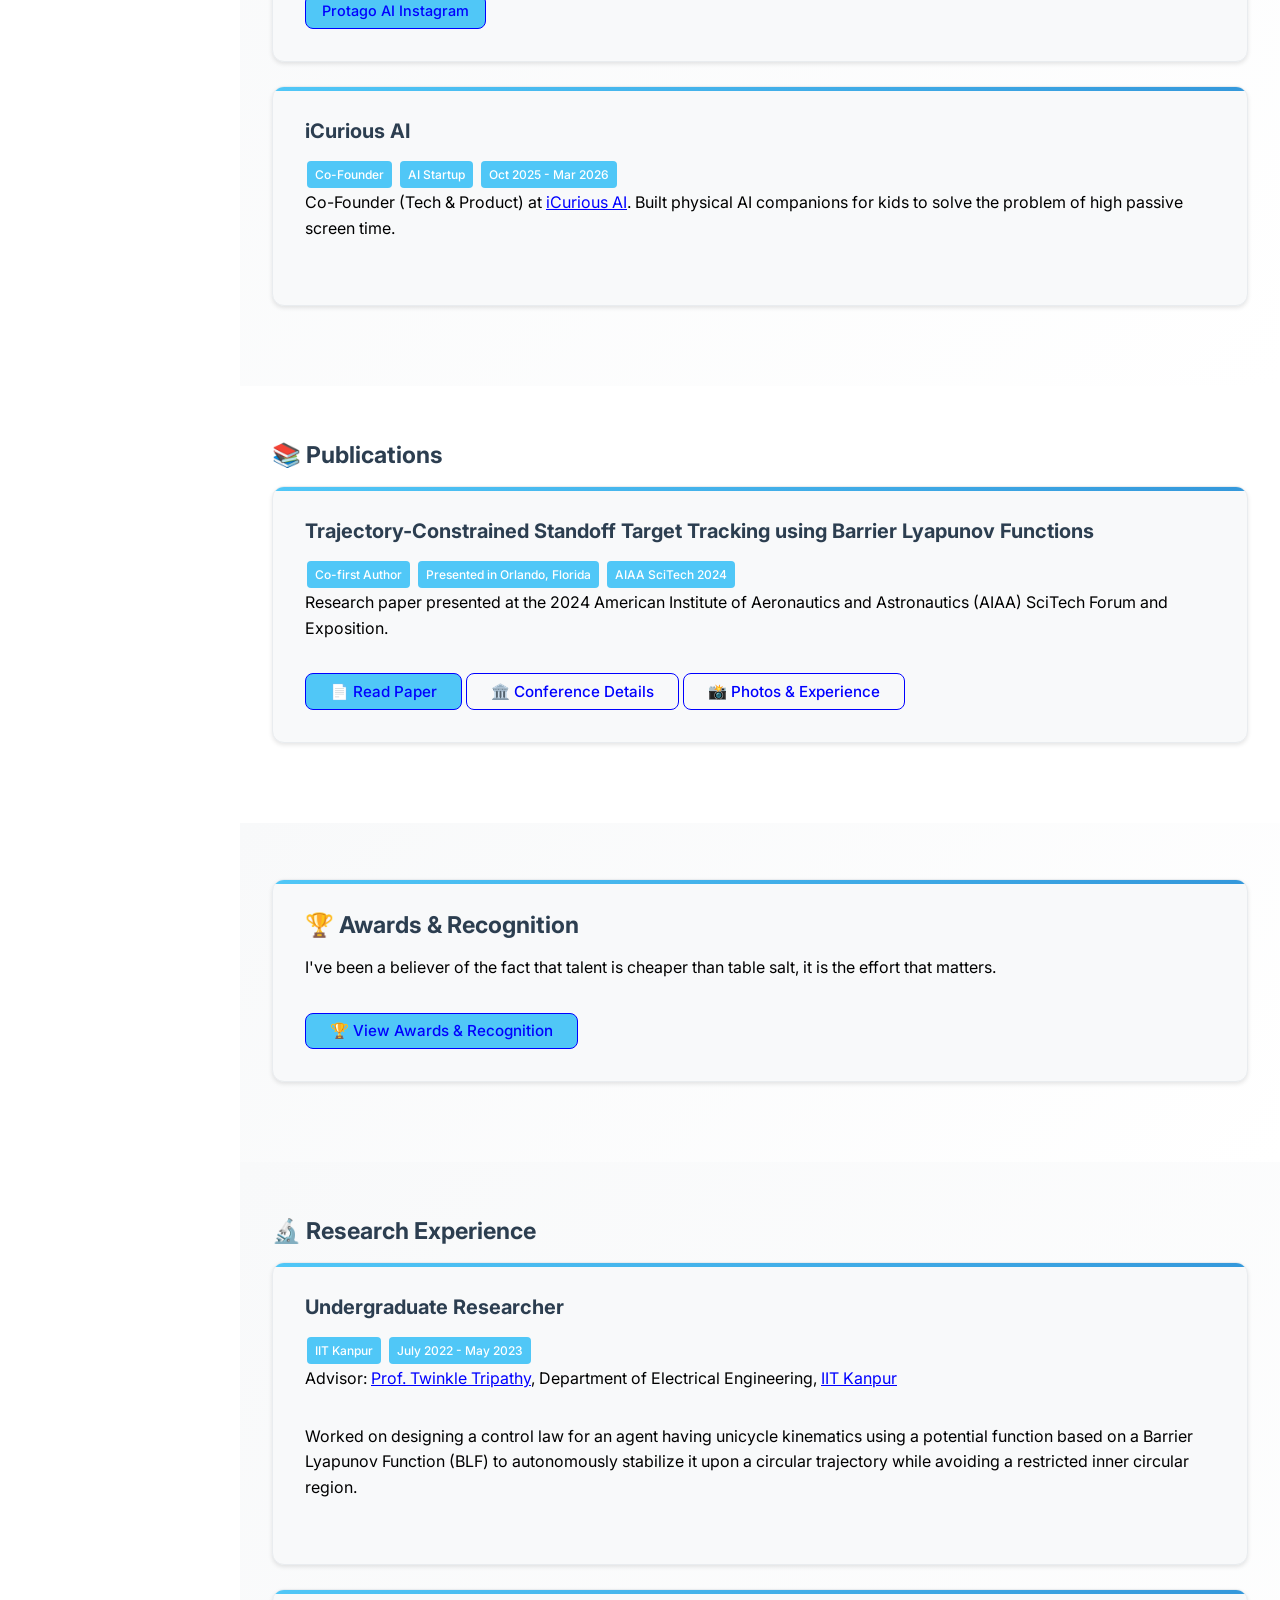
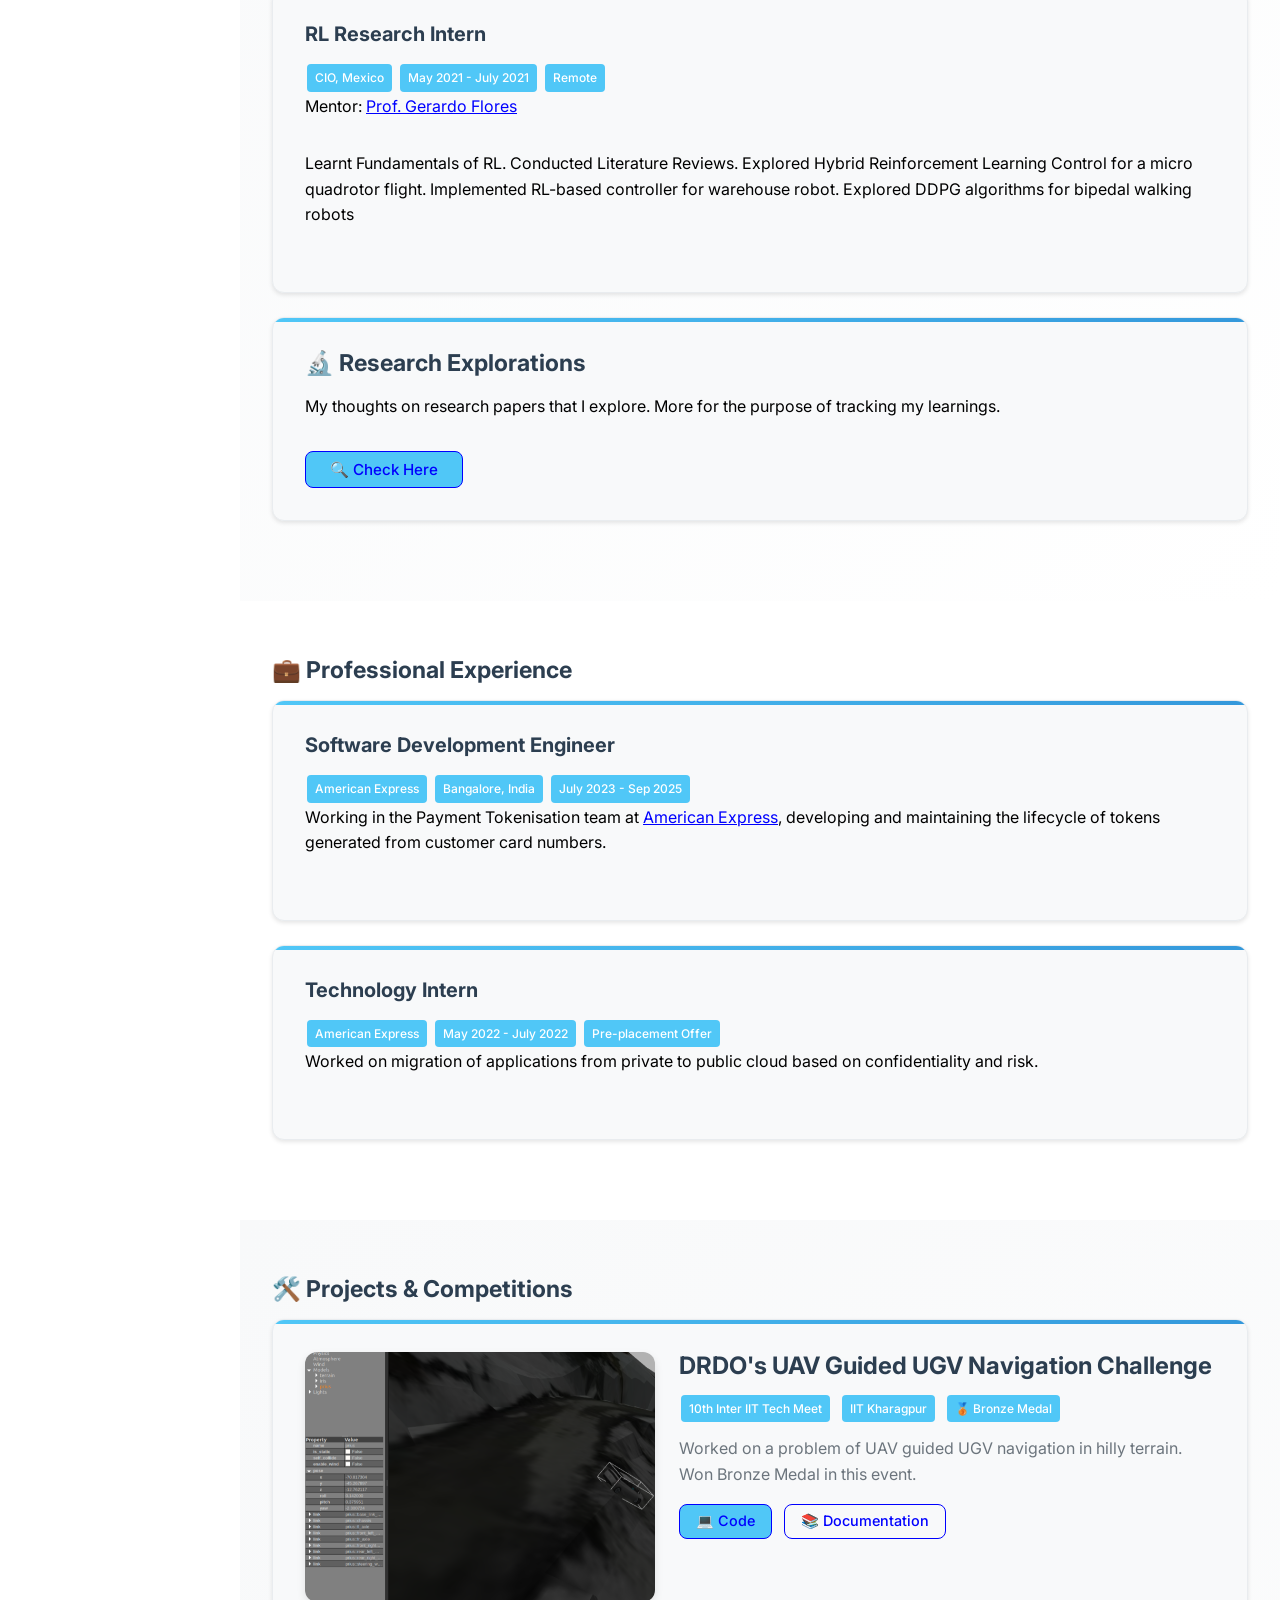
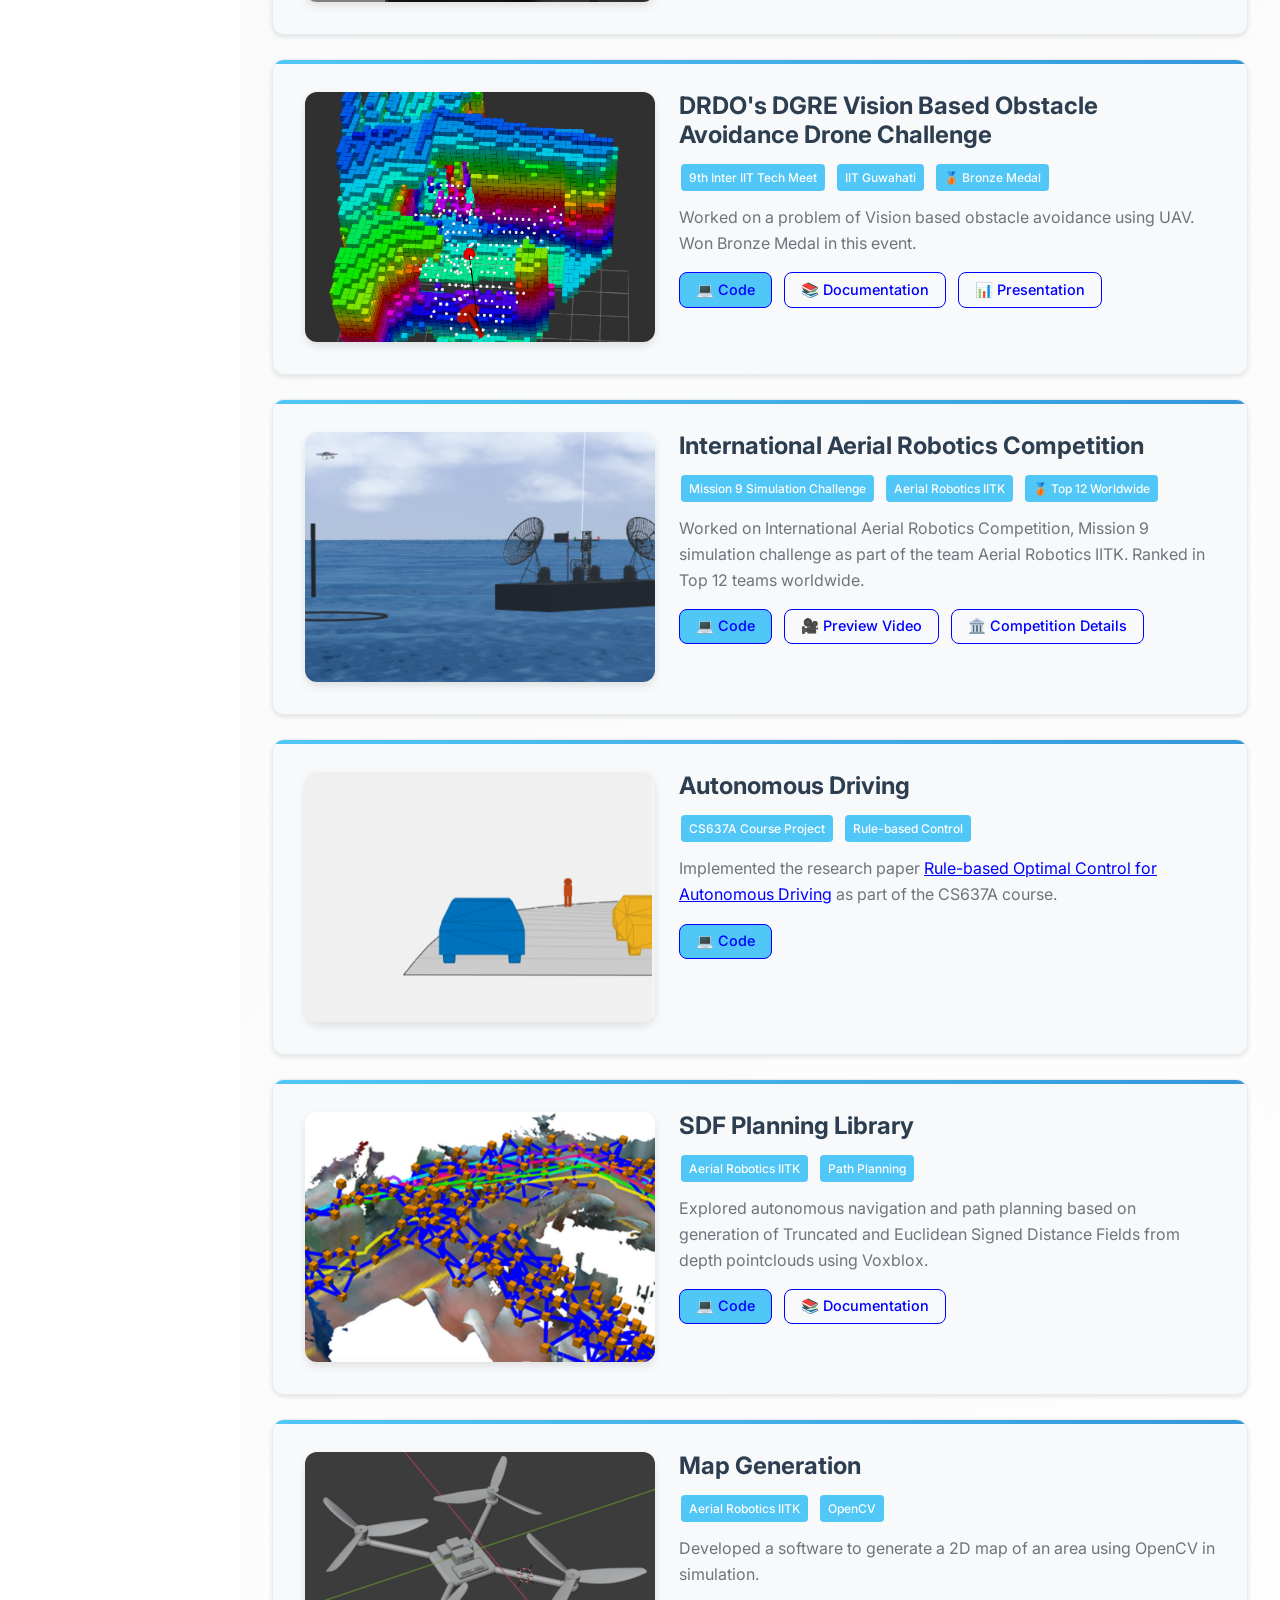
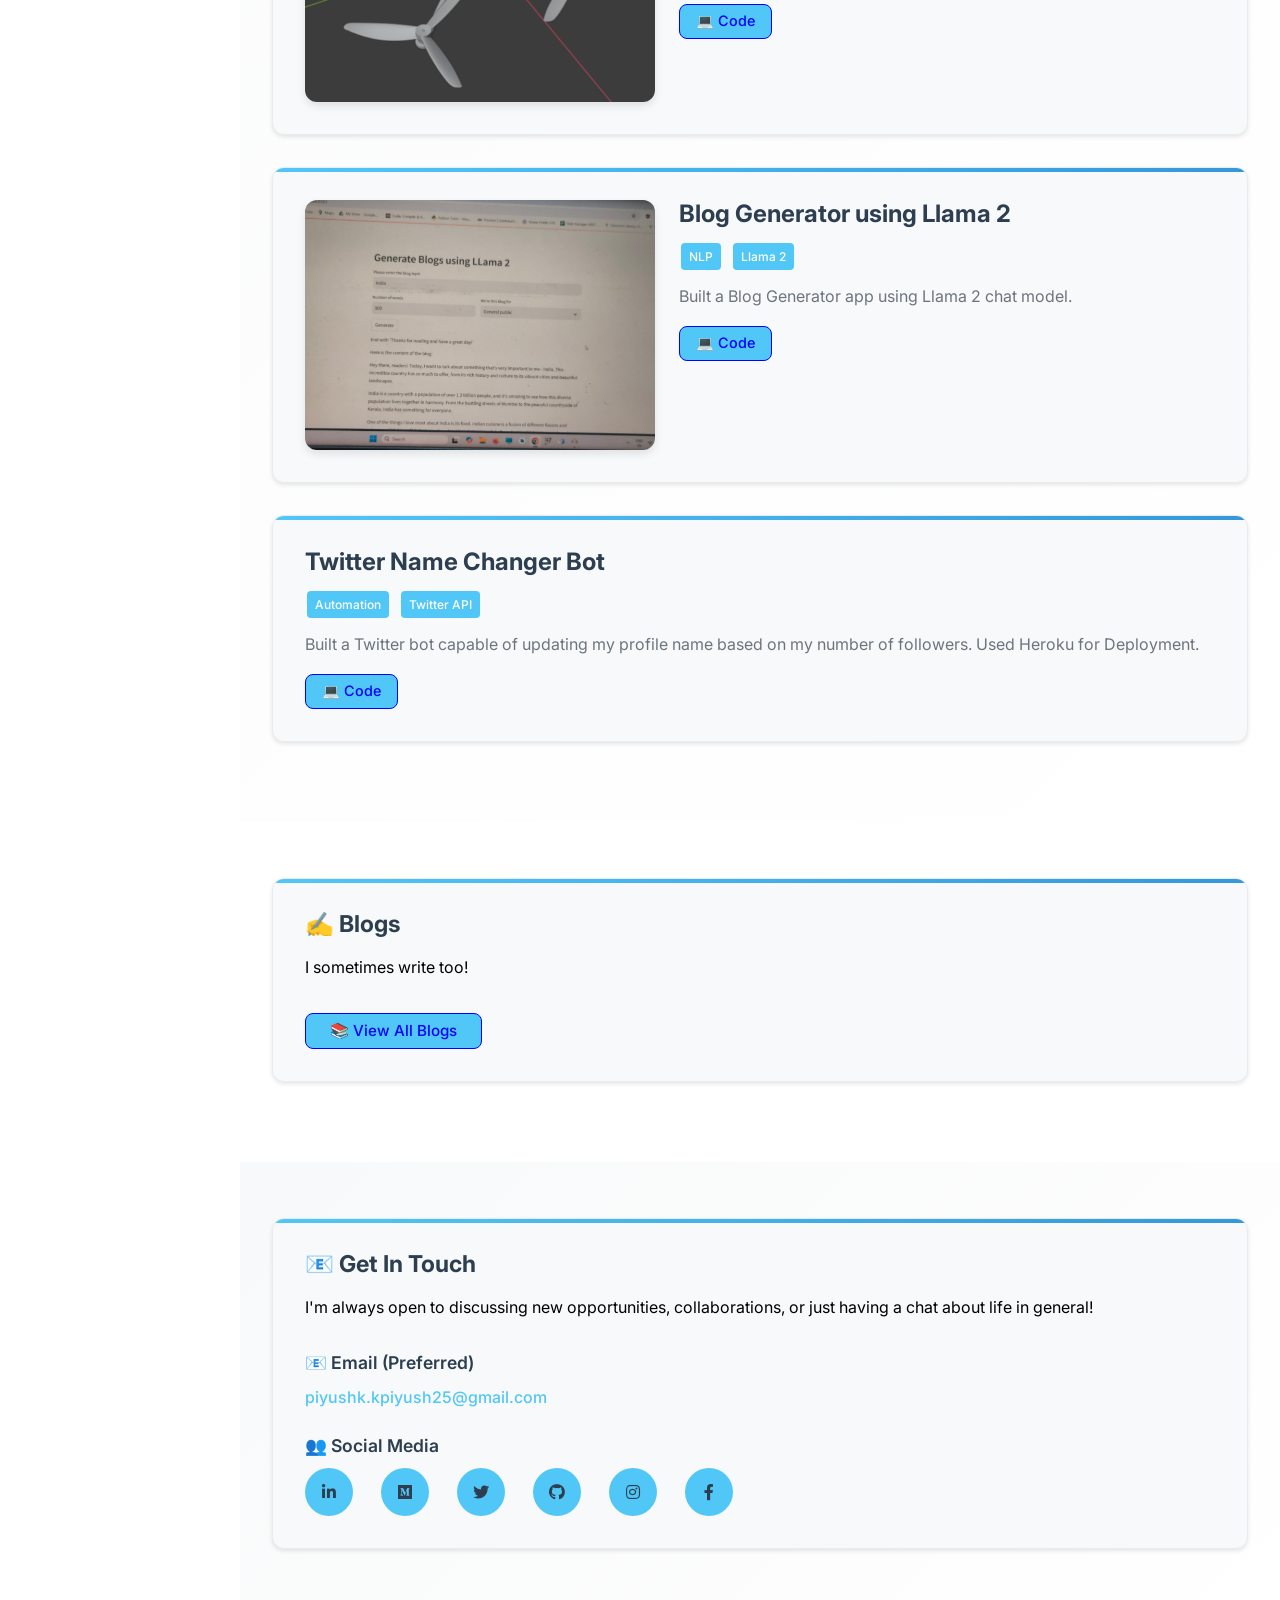
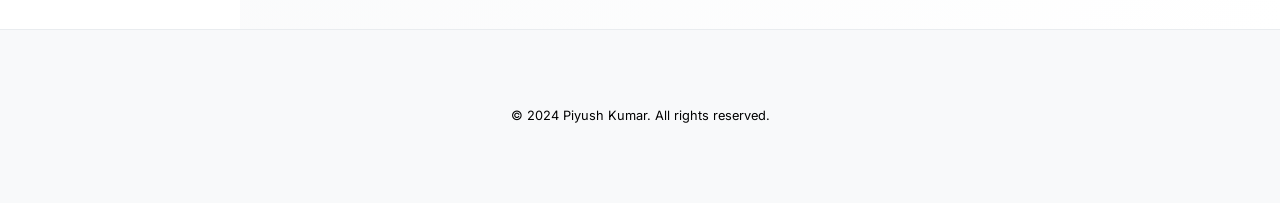
==== commit 4b19f181: "Add Protago AI's insta page" ====
--- a/index.html
+++ b/index.html
@@ -140,6 +140,9 @@
 							<span class="tag">Apr 2026 - Jun 2026</span>
 						</div>
 						<p>Co-Founder & CEO at <a href="https://www.protago.in/" target="_blank" rel="noopener">Protago AI</a>. Created personalized storybooks for kids, making them the heroes of their own stories with their images and names woven into the narrative.</p>
+						<div class="project-actions">
+							<a href="https://www.instagram.com/protago.in/" class="button" target="_blank">Protago AI Instagram</a>
+						</div>
 					</div>
 
 					<div class="card">
--- a/assets/css/modern.css
+++ b/assets/css/modern.css
@@ -203,6 +203,8 @@
   font-weight: 500;
   text-transform: none;
   letter-spacing: normal;
+  line-height: 1.3;
+  height: auto;
   -webkit-backdrop-filter: blur(10px);
   backdrop-filter: blur(10px);
   min-width: 90px;
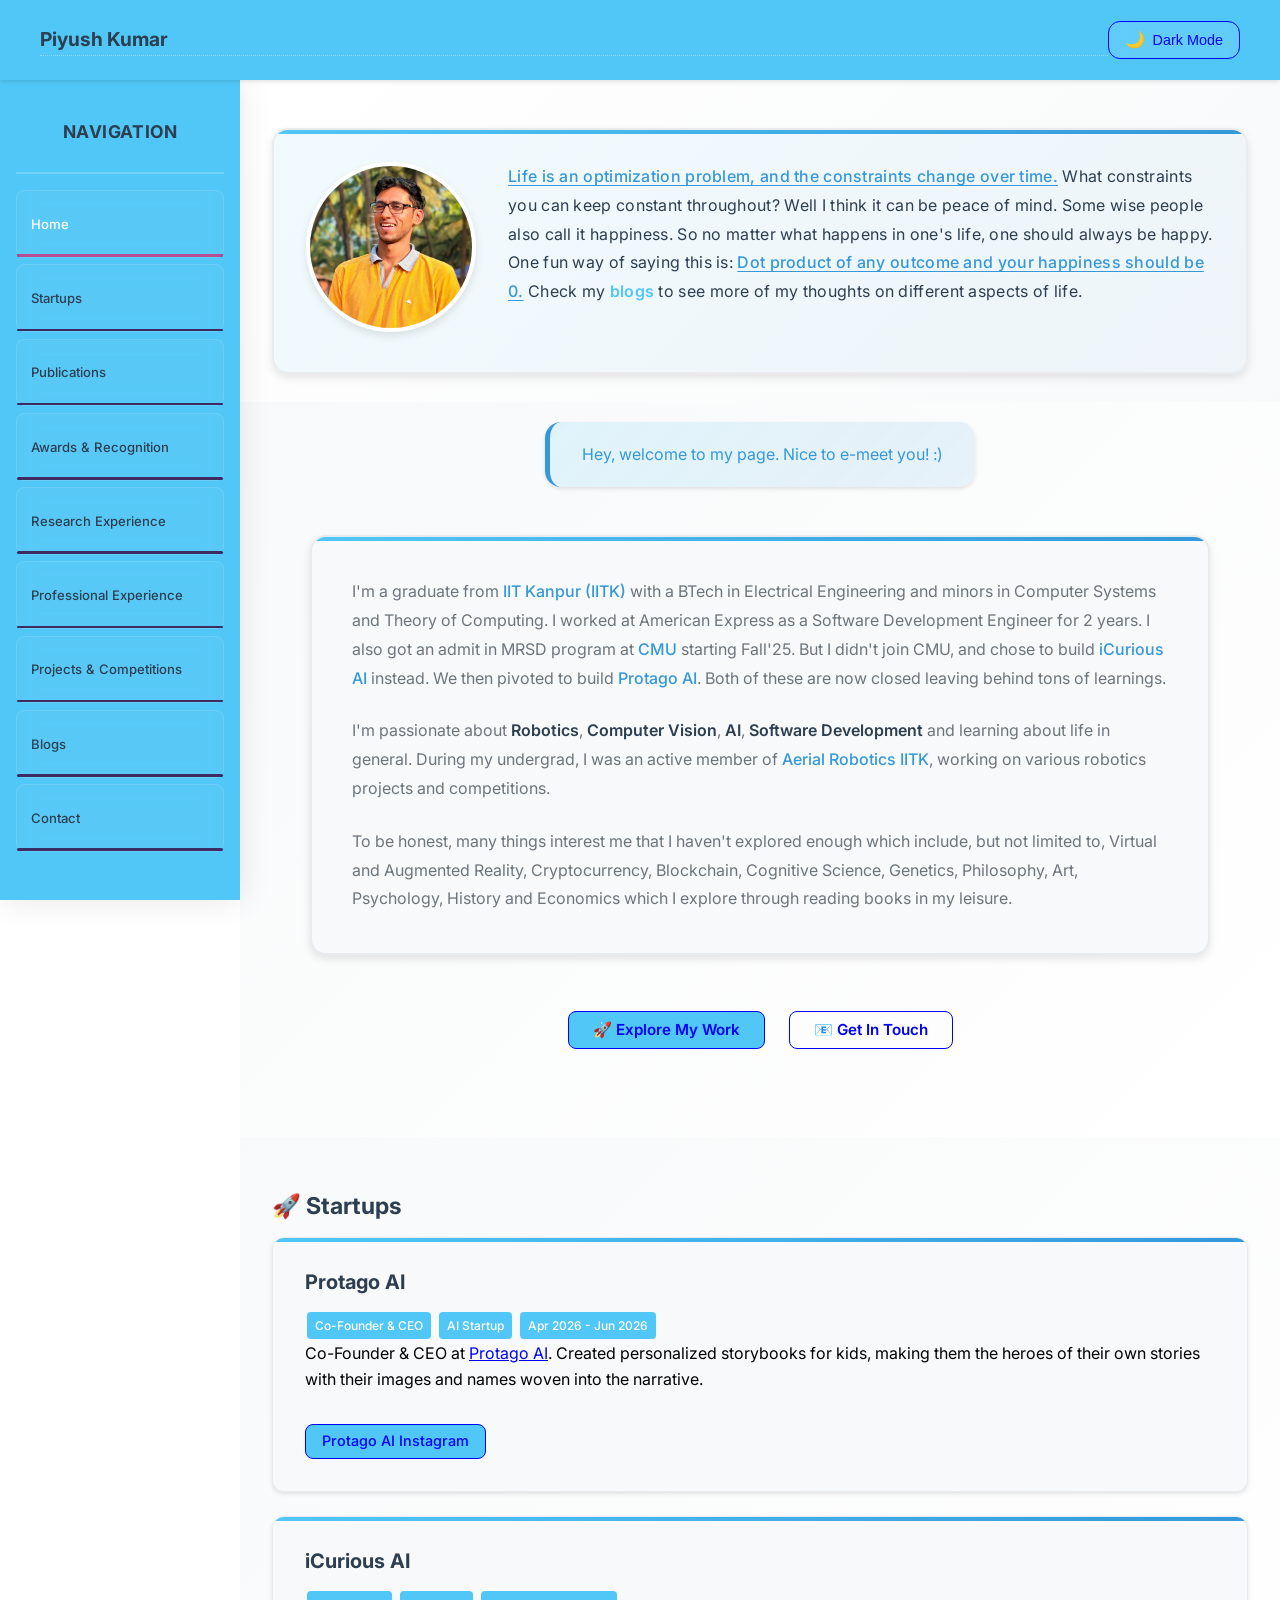
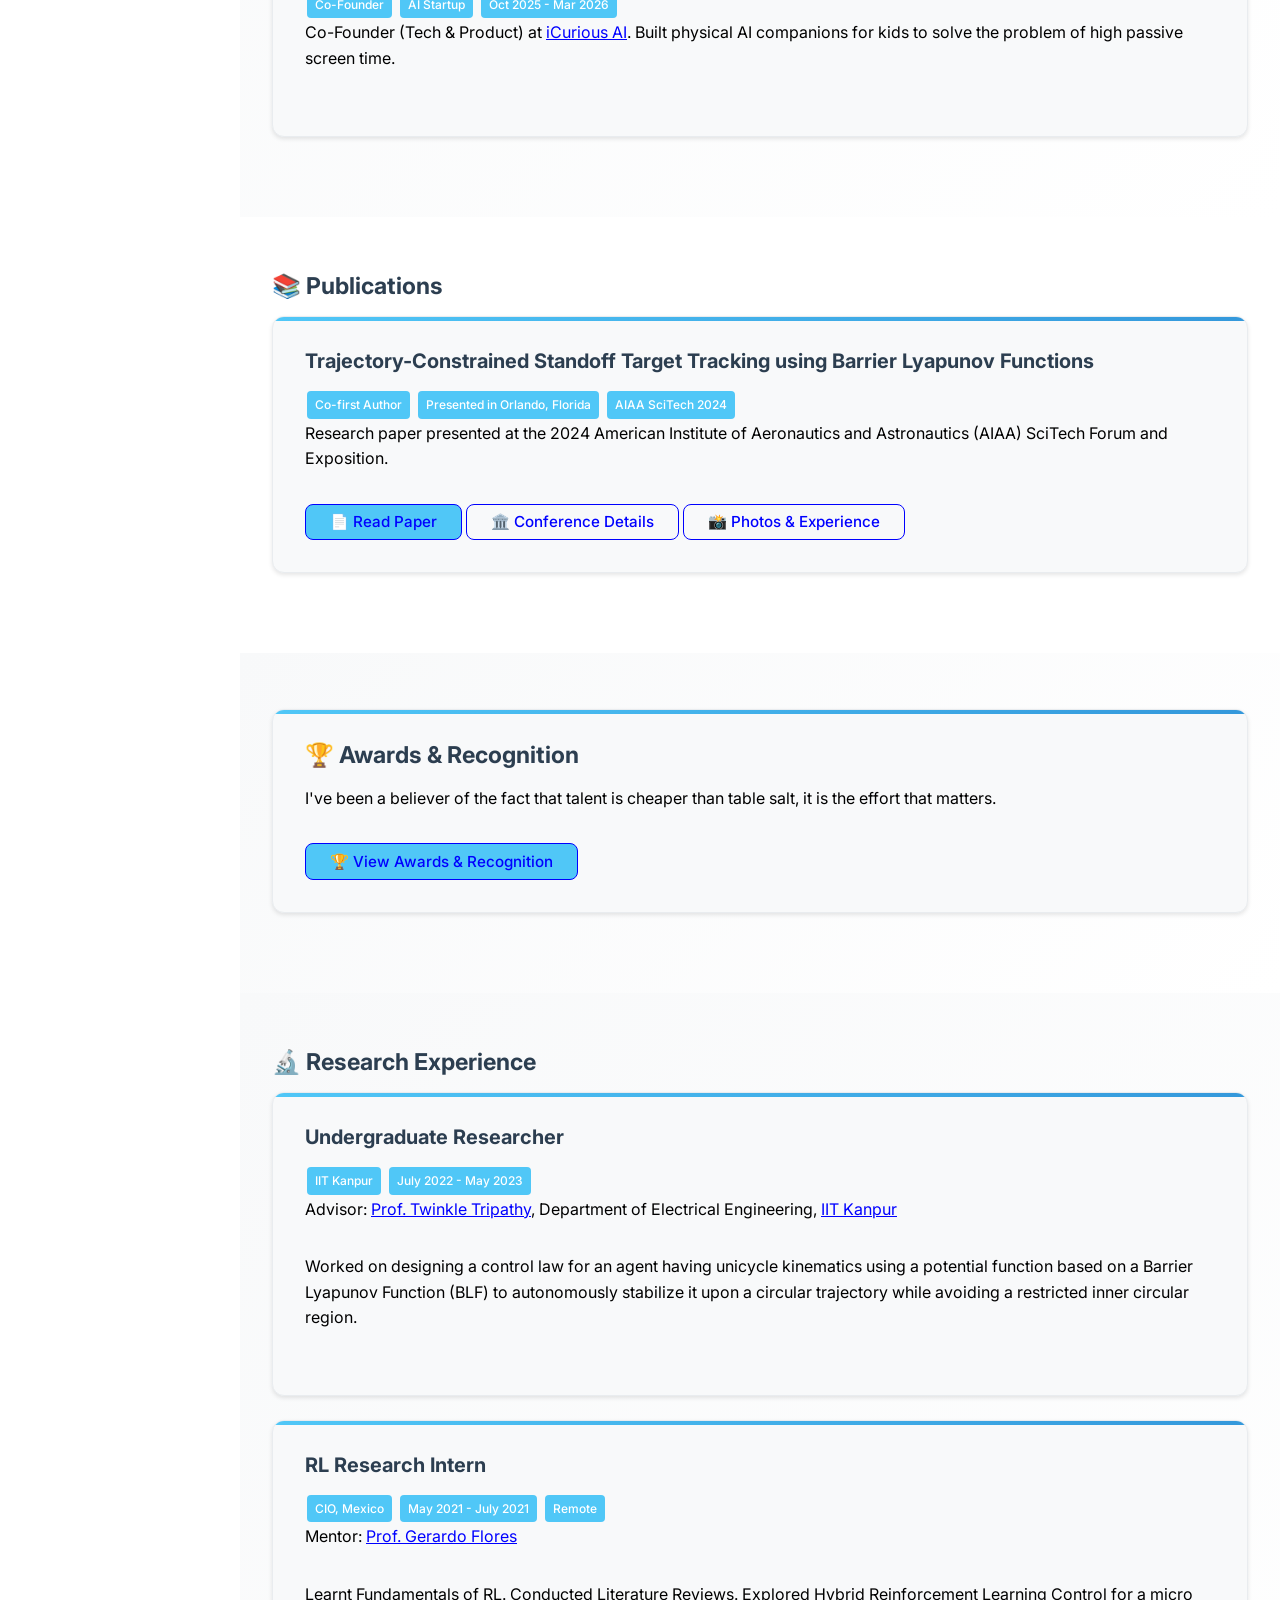
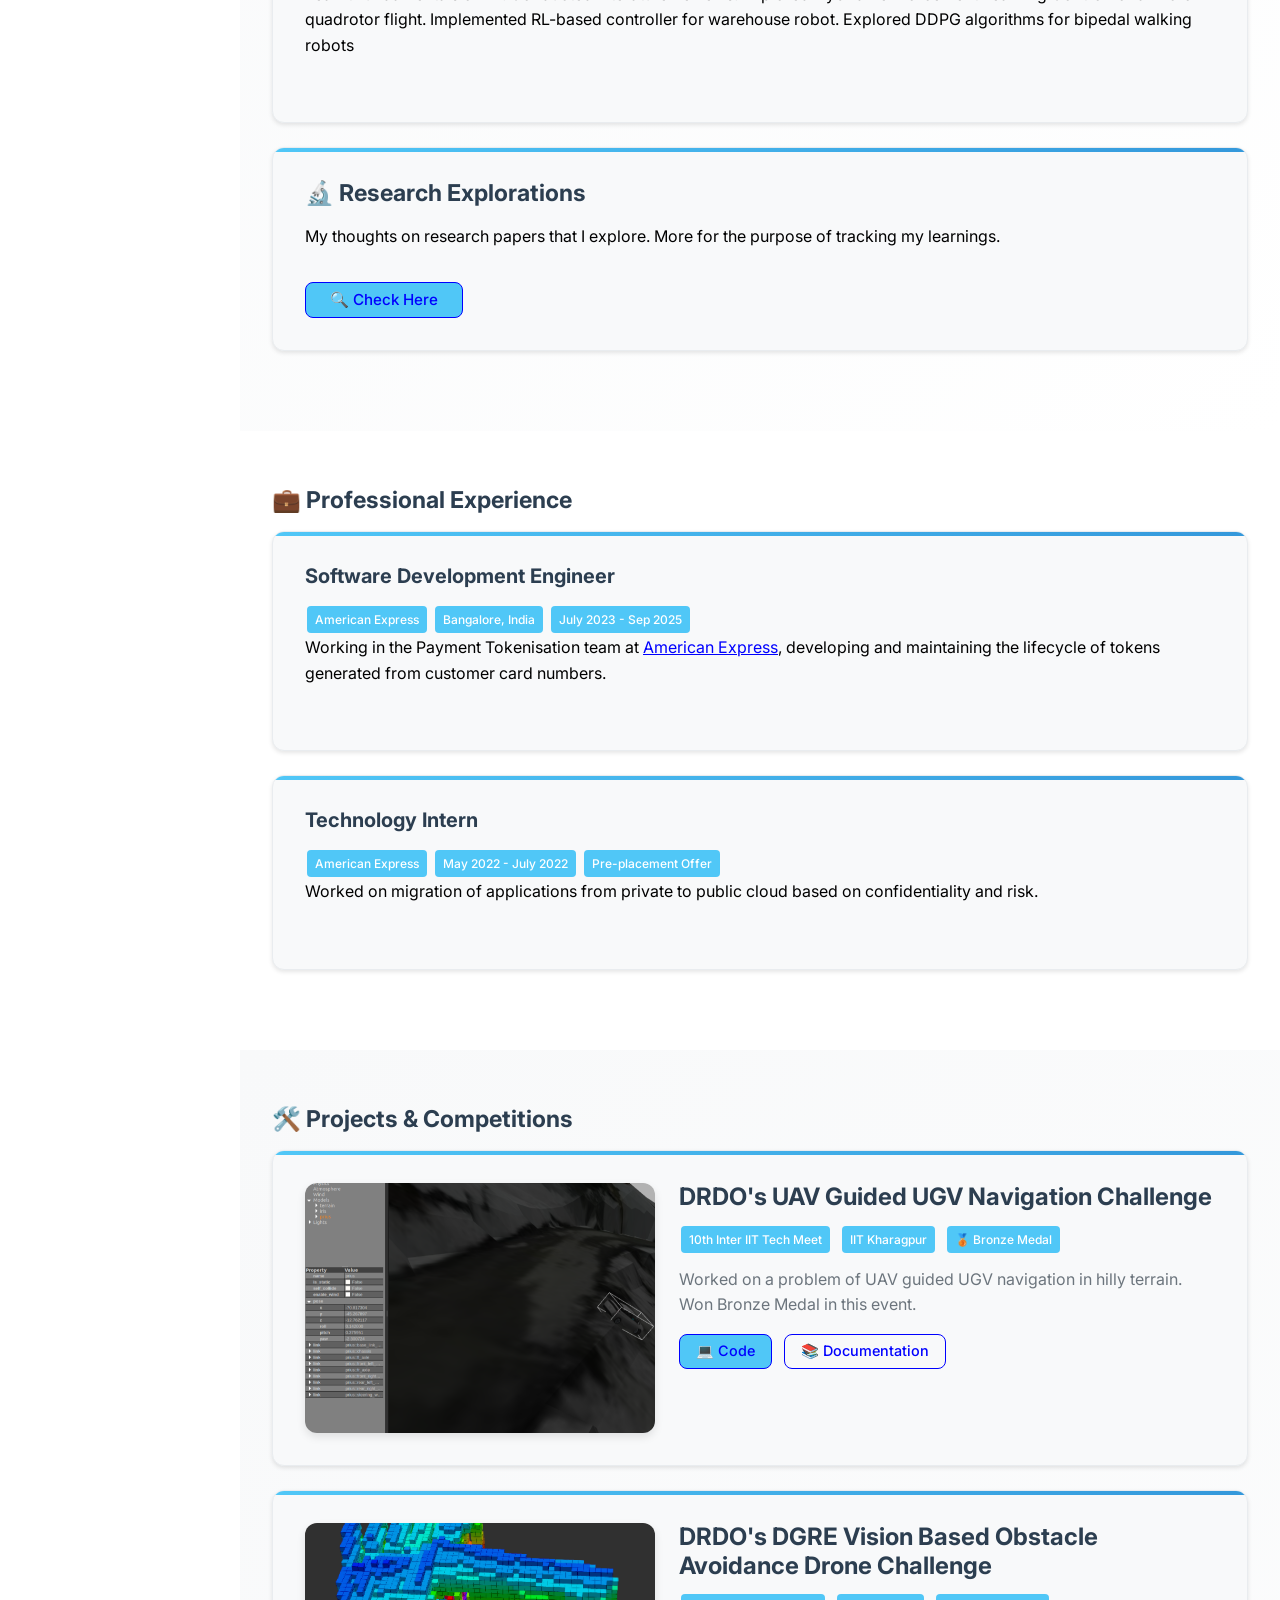
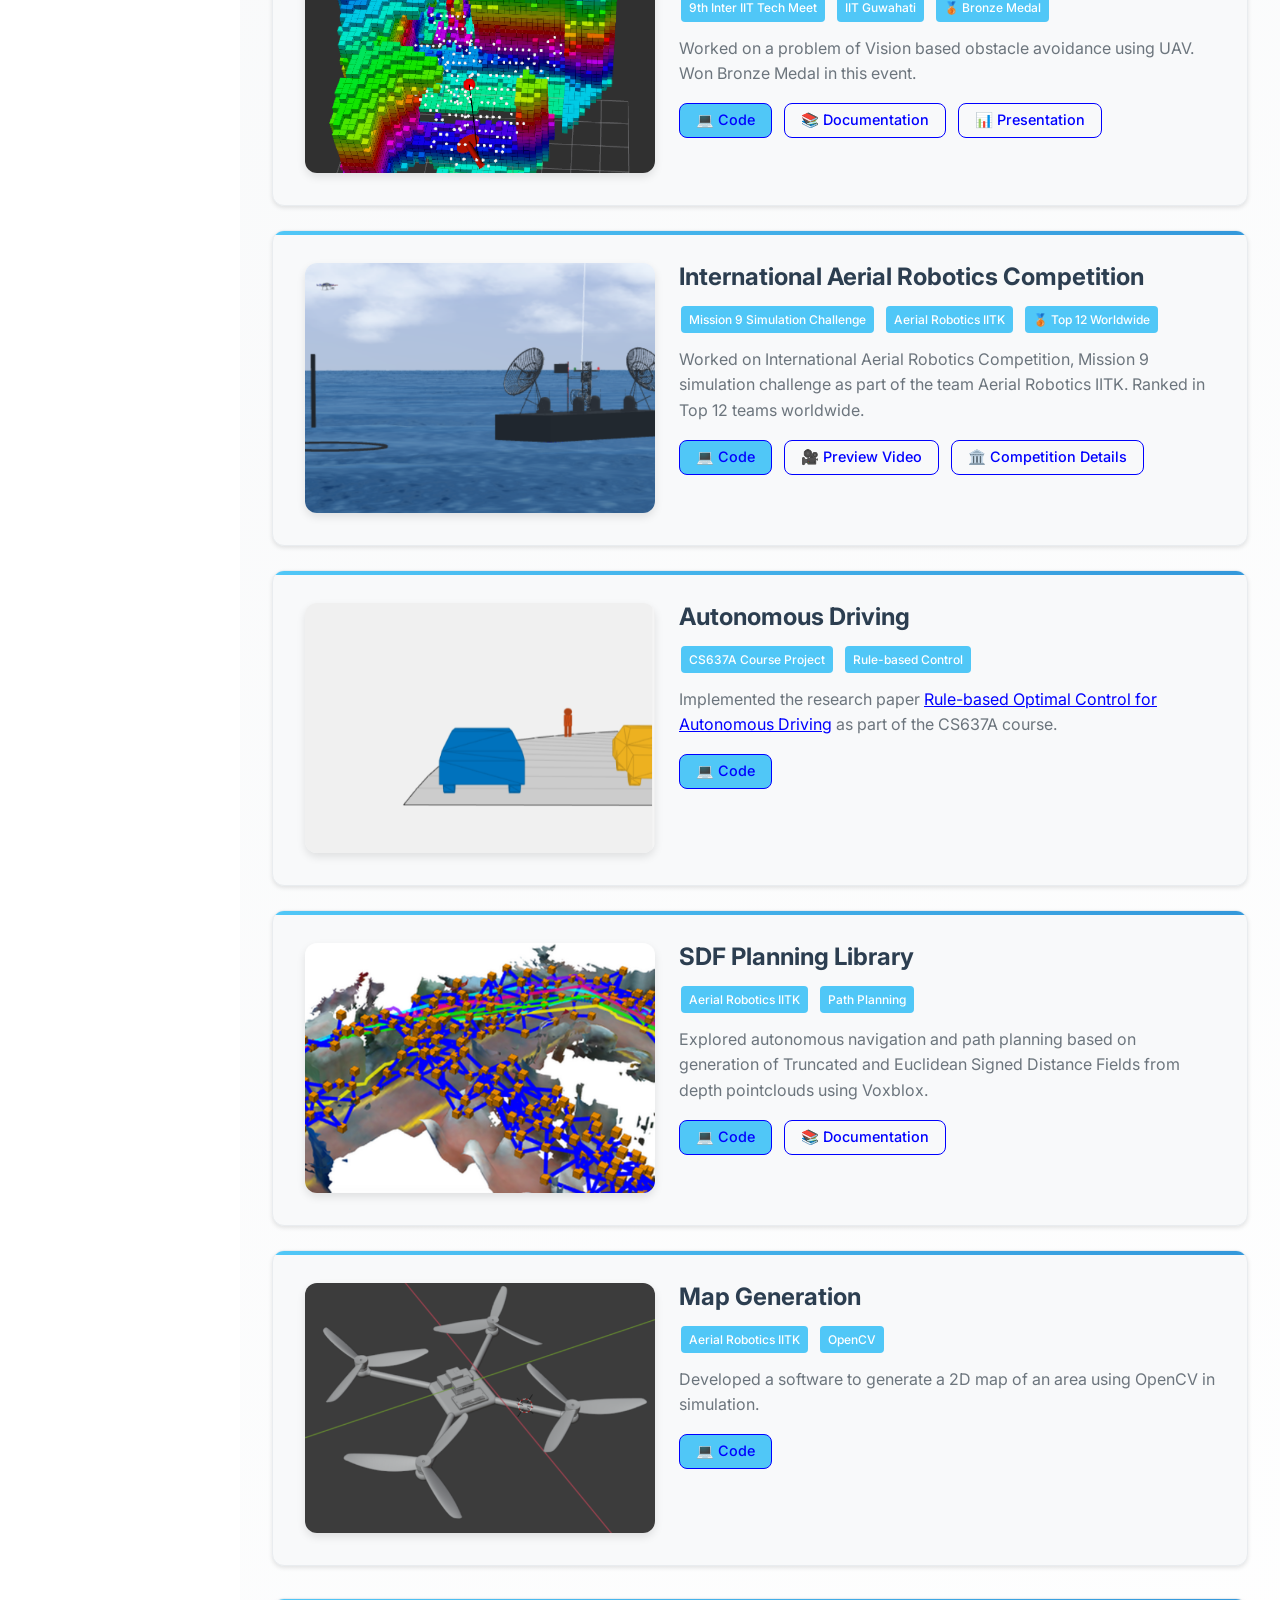
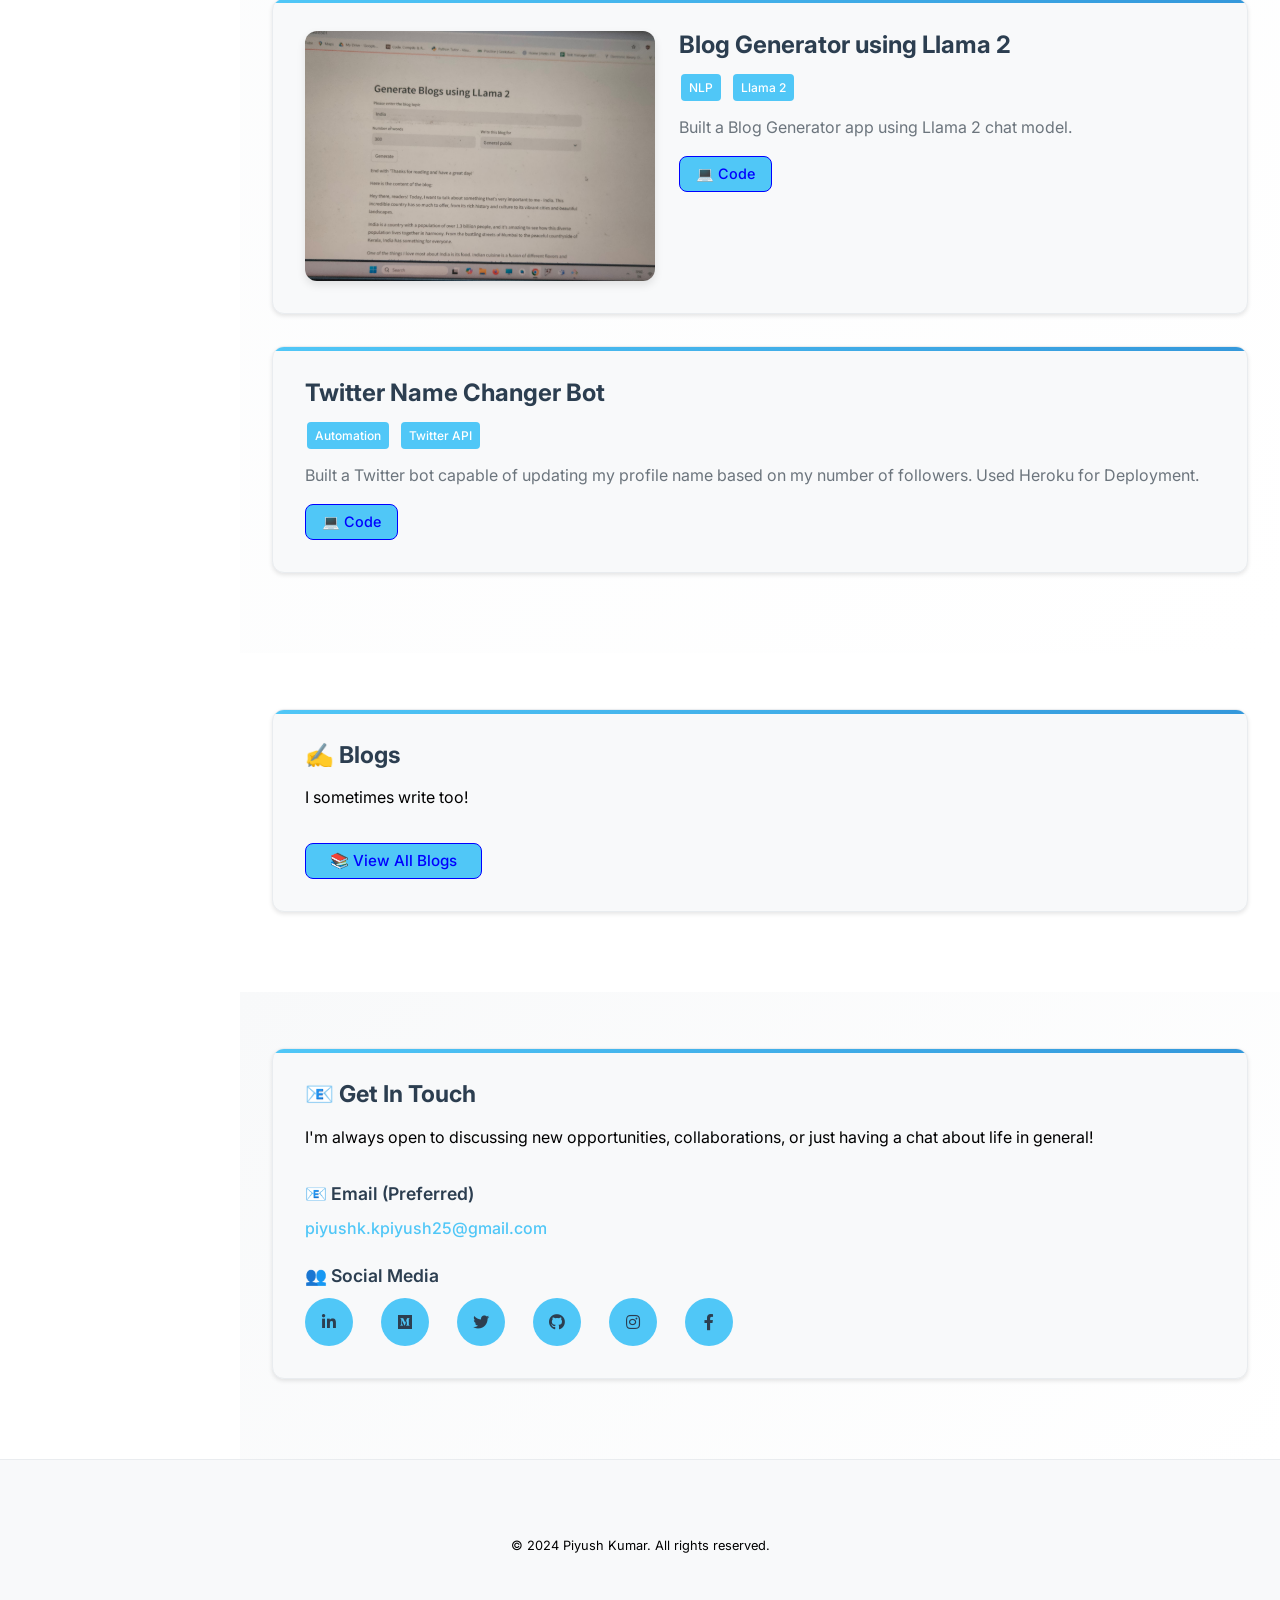
==== commit 0f1e65e7: "Make it look more professional" ====
--- a/index.html
+++ b/index.html
@@ -111,12 +111,6 @@
 								</div>
 							</div>
 						</div>
-
-						<!-- Quote Section -->
-						<div class="quote-section">
-							<h2>My core belief</h2>
-							<blockquote>"Every single person deserves respect and love."</blockquote>
-						</div>
 						
 						<!-- Action Buttons -->
 						<div class="intro-actions">
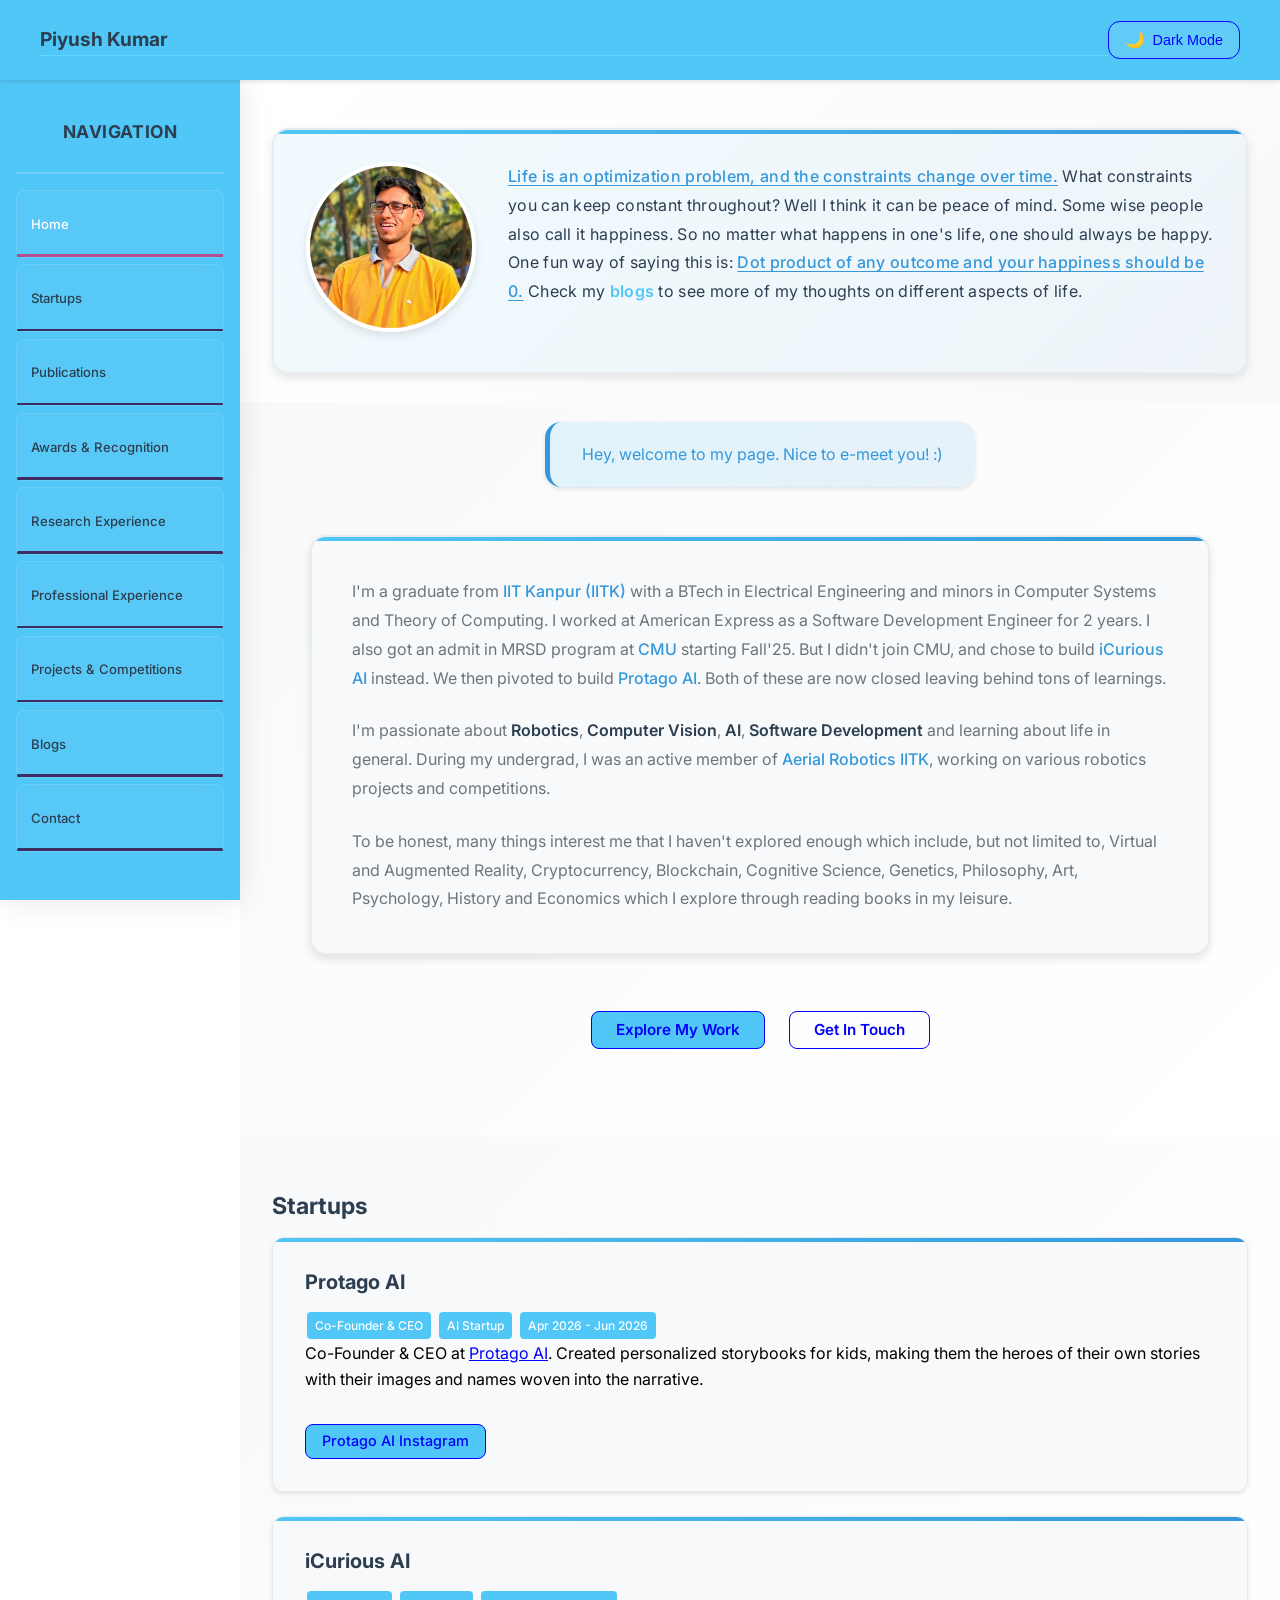
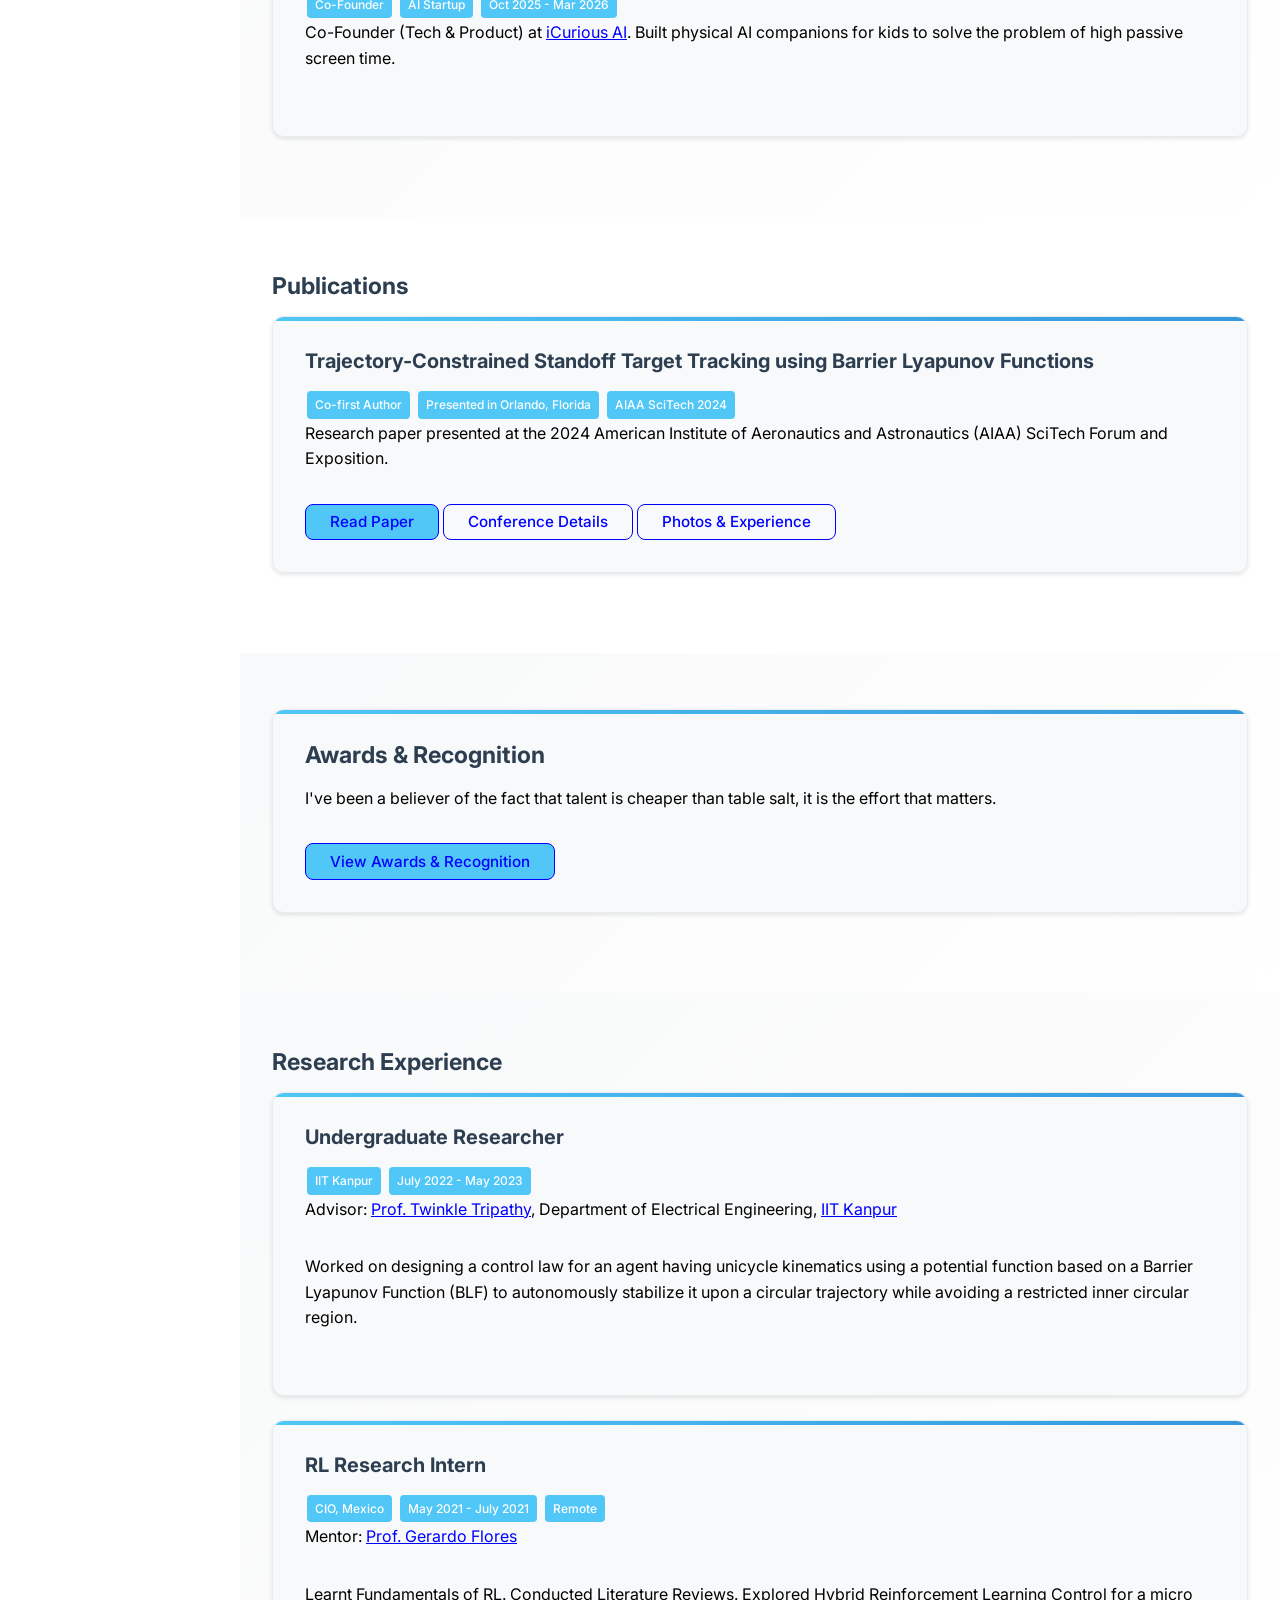
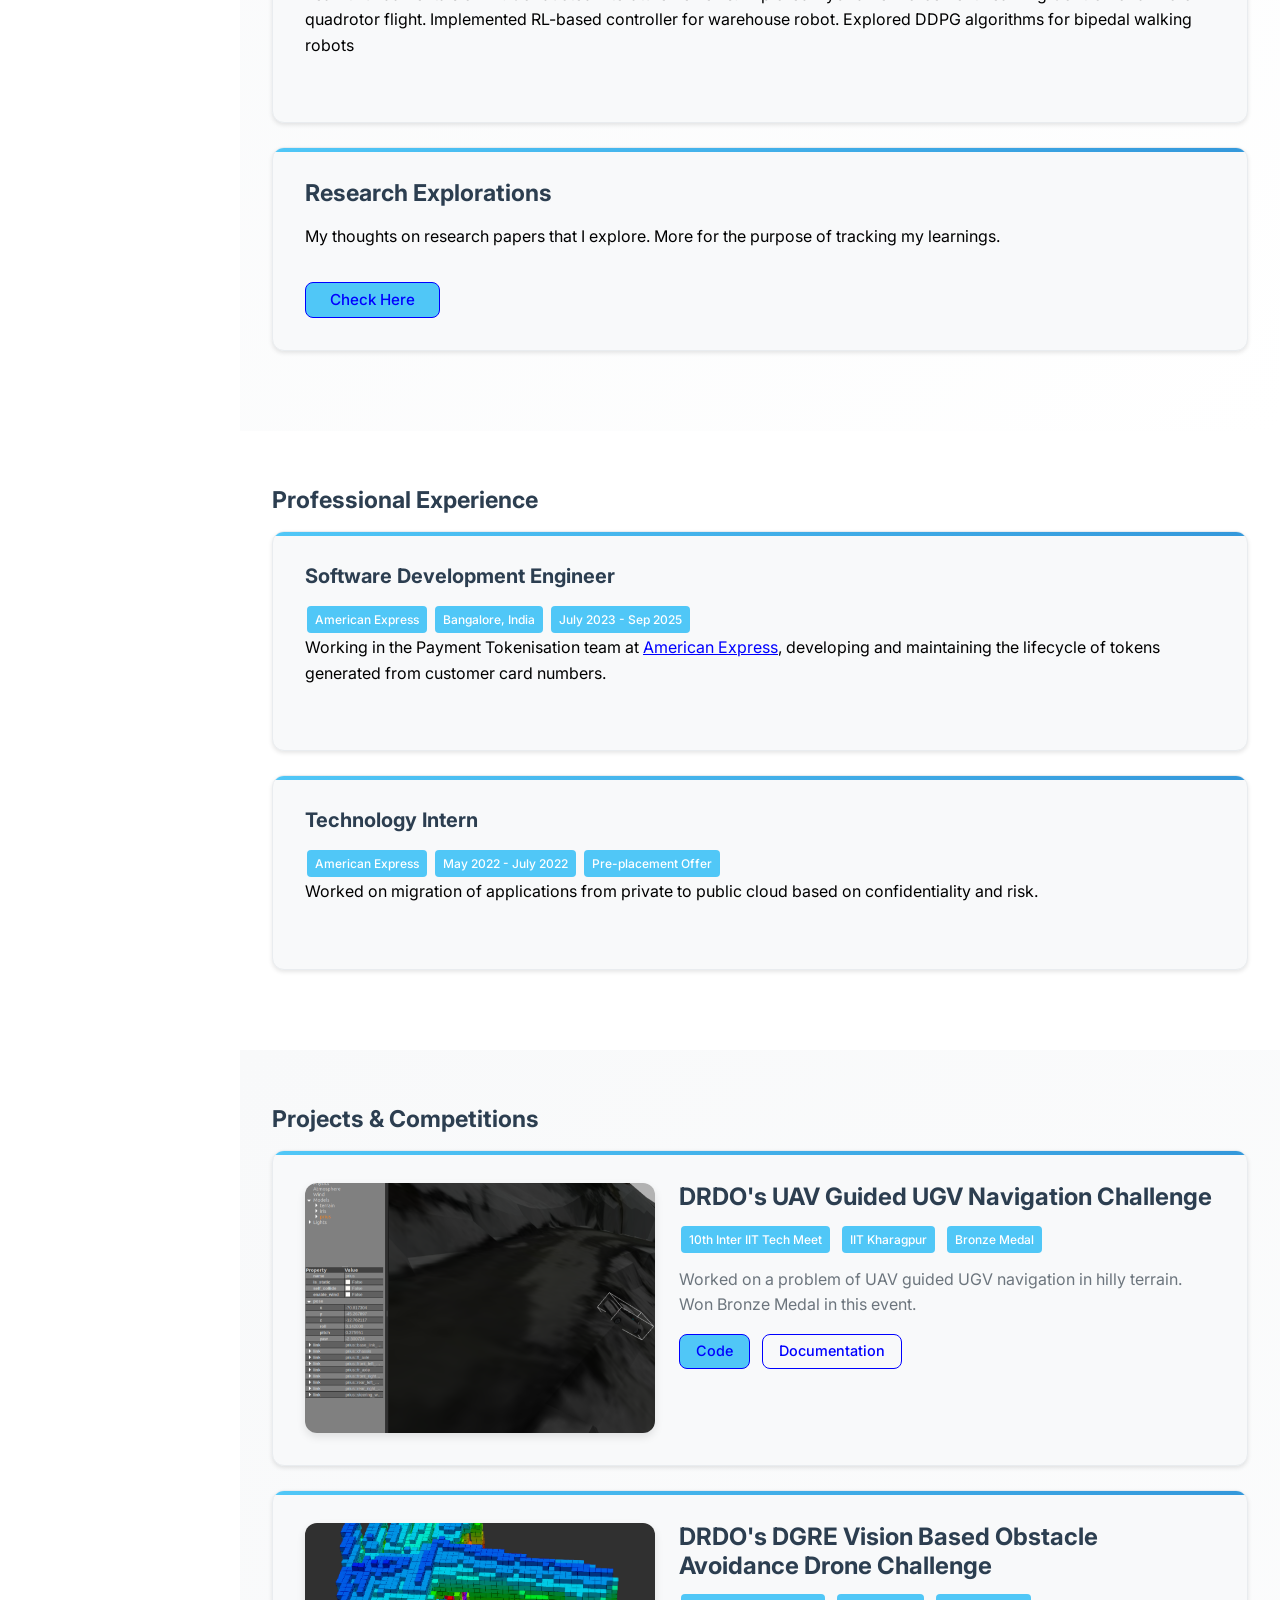
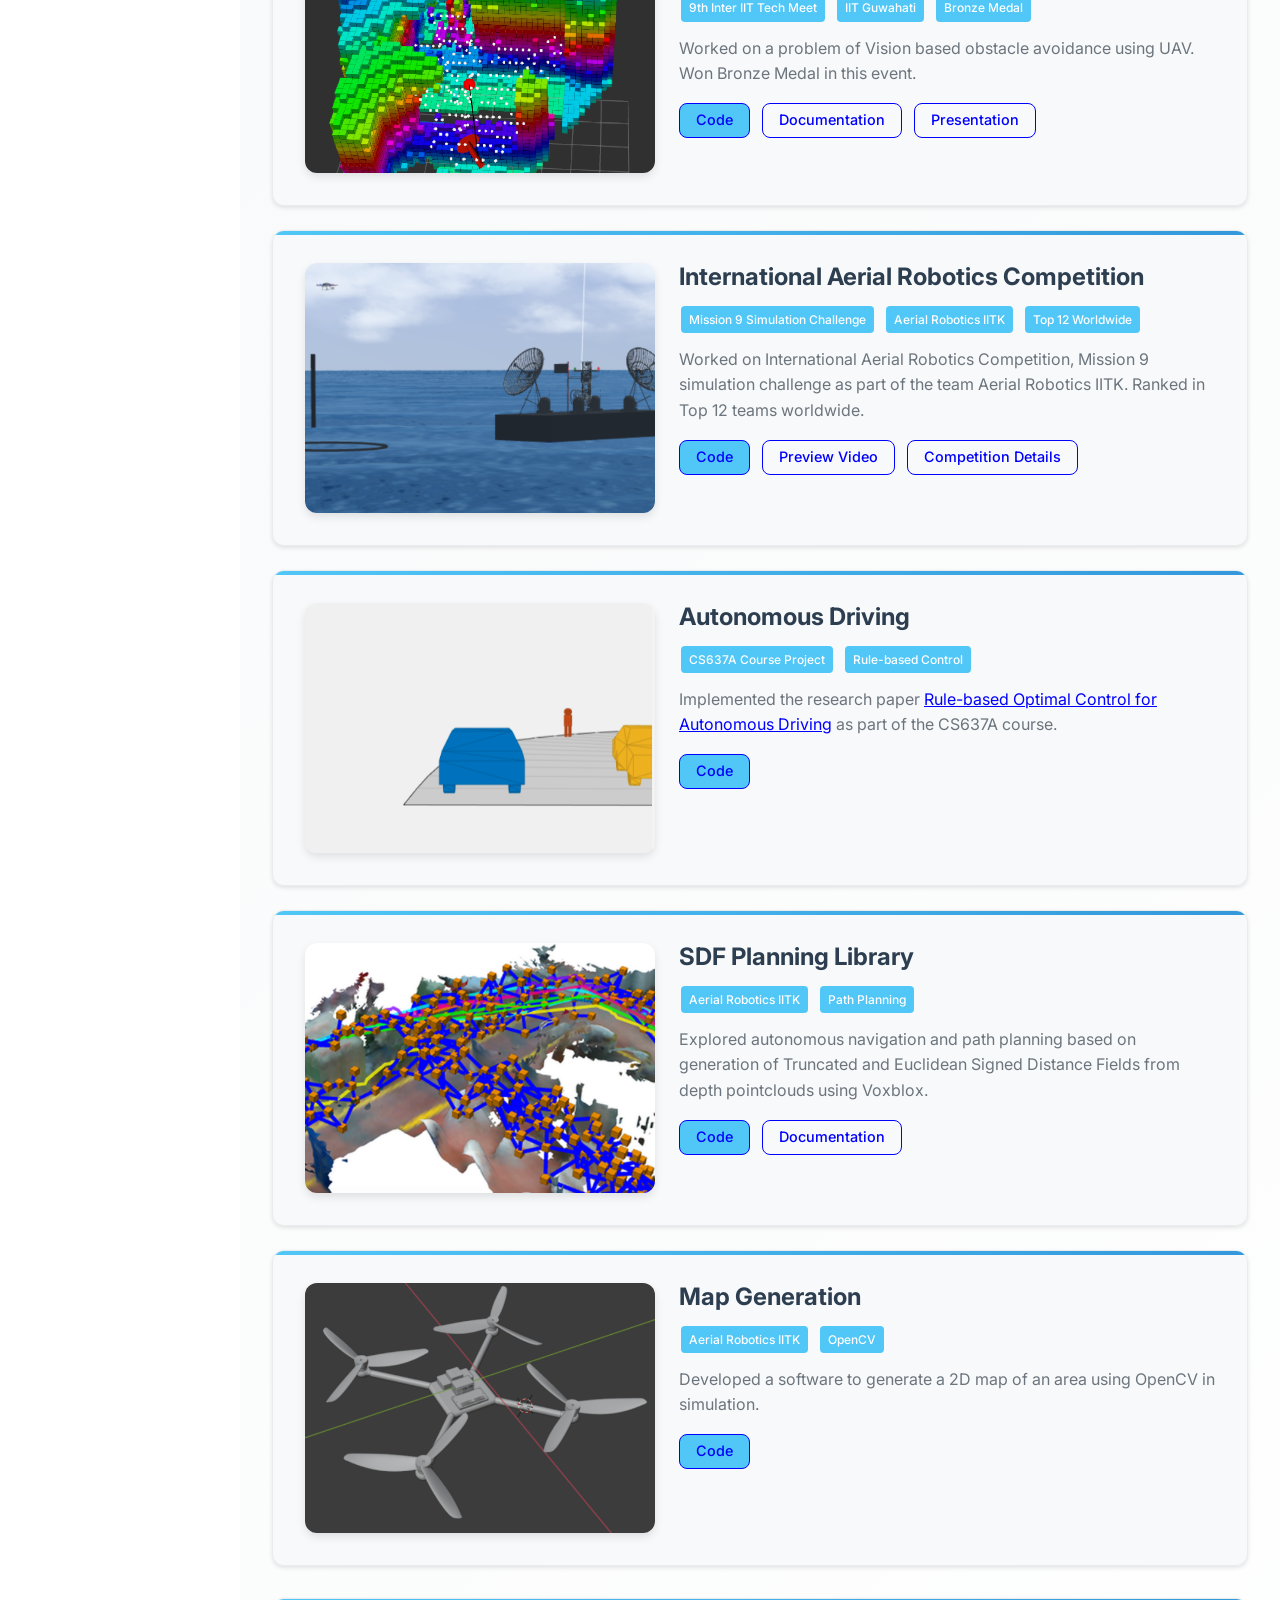
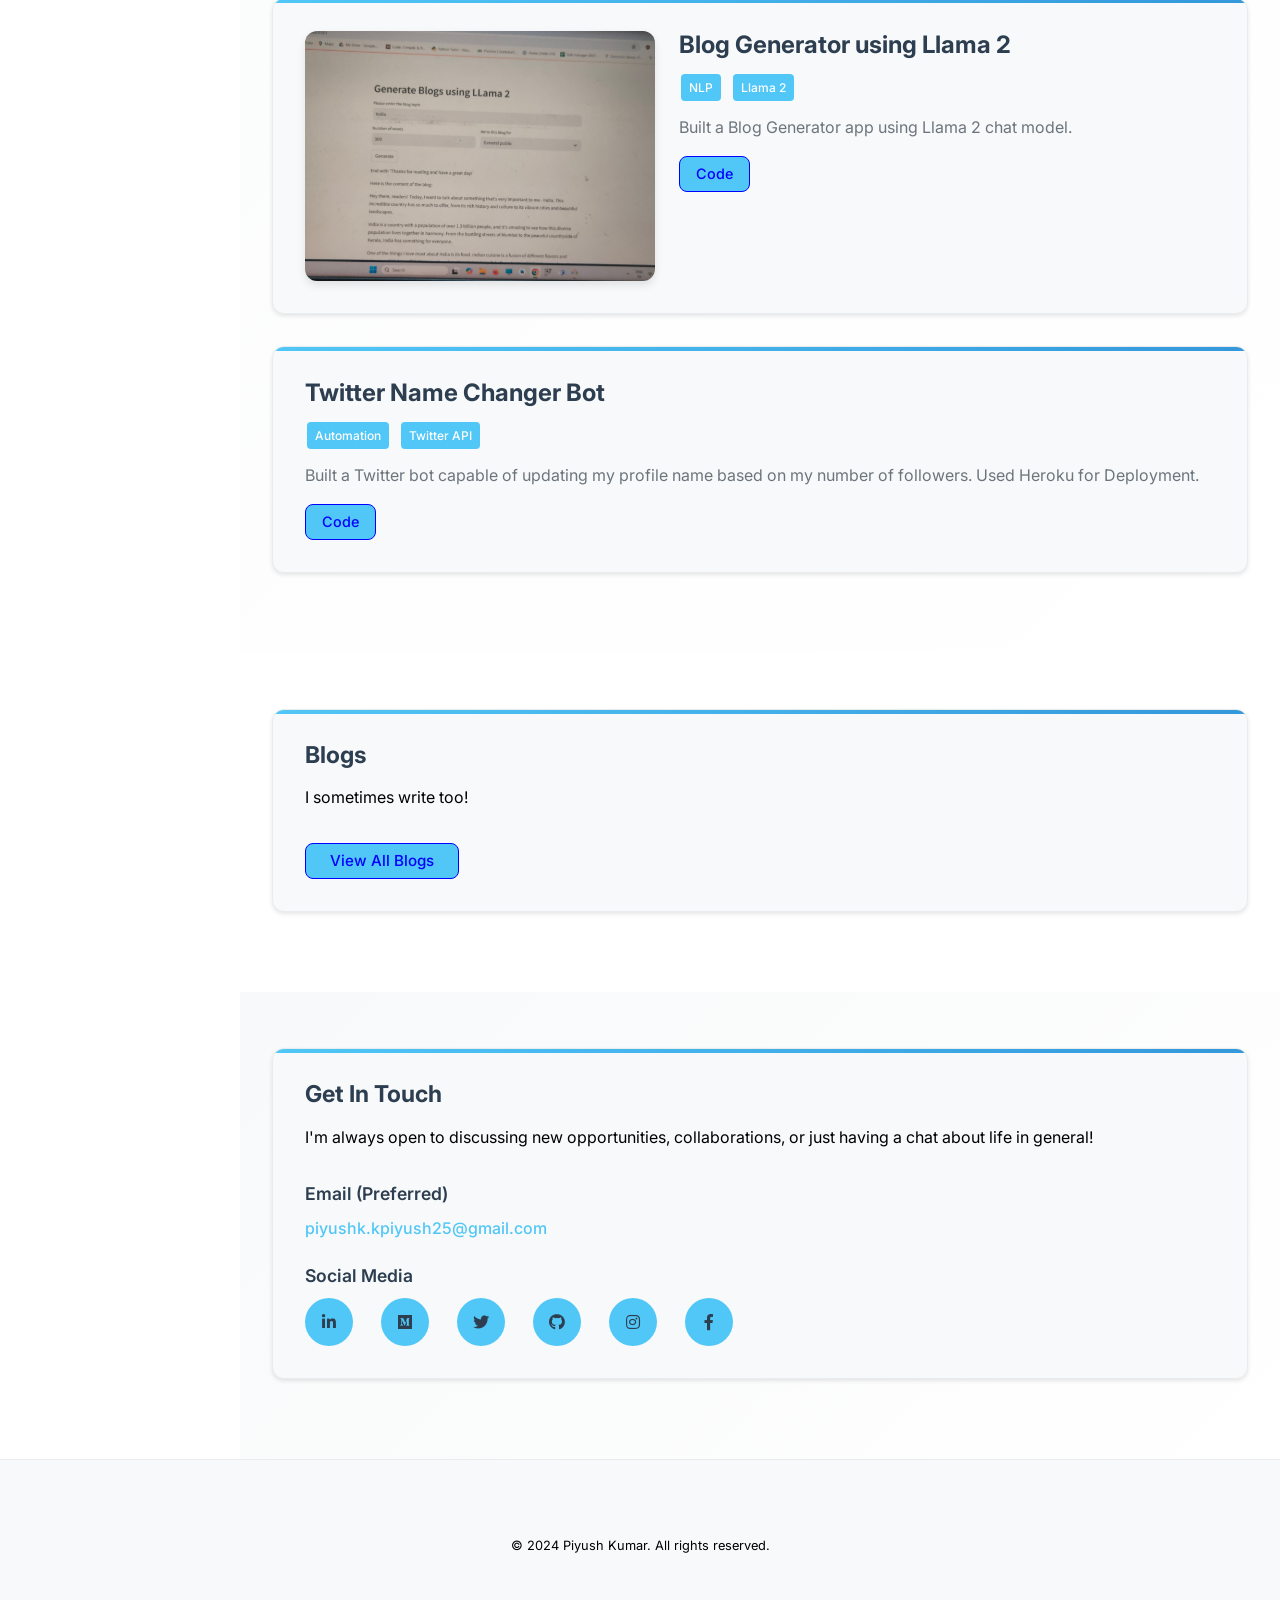
==== commit 21f927e5: "Remove unnecessary symbols" ====
--- a/index.html
+++ b/index.html
@@ -114,8 +114,8 @@
 						
 						<!-- Action Buttons -->
 						<div class="intro-actions">
-							<a href="#publications" class="button scrolly">🚀 Explore My Work</a>
-							<a href="#contacts" class="button secondary scrolly">📧 Get In Touch</a>
+							<a href="#publications" class="button scrolly"> Explore My Work</a>
+							<a href="#contacts" class="button secondary scrolly"> Get In Touch</a>
 						</div>
 					</div>
 				</div>
@@ -124,7 +124,7 @@
 			<!-- Startups Section -->
 			<section id="startups" class="wrapper style1">
 				<div class="inner">
-					<h2>🚀 Startups</h2>
+					<h2> Startups</h2>
 
 					<div class="card">
 						<h3>Protago AI</h3>
@@ -154,7 +154,7 @@
 			<!-- Publications Section -->
 			<section id="publications" class="wrapper style2">
 				<div class="inner">
-					<h2>📚 Publications</h2>
+					<h2> Publications</h2>
 					<div class="card">
 						<h3>Trajectory-Constrained Standoff Target Tracking using Barrier Lyapunov Functions</h3>
 						<div class="publication-meta">
@@ -164,9 +164,9 @@
 						</div>
 						<p>Research paper presented at the 2024 American Institute of Aeronautics and Astronautics (AIAA) SciTech Forum and Exposition.</p>
 						<div class="publication-actions">
-							<a href="https://arc.aiaa.org/doi/10.2514/6.2024-1992" class="button" target="_blank">📄 Read Paper</a>
-							<a href="https://www.aiaa.org/events-learning/event/2024/01/08/default-calendar/2024-aiaa-science-and-technology-forum-and-exposition-(aiaa-scitech-forum)" class="button secondary" target="_blank">🏛️ Conference Details</a>
-							<a href="./aiaa_conference.html" class="button secondary">📸 Photos & Experience</a>
+							<a href="https://arc.aiaa.org/doi/10.2514/6.2024-1992" class="button" target="_blank"> Read Paper</a>
+							<a href="https://www.aiaa.org/events-learning/event/2024/01/08/default-calendar/2024-aiaa-science-and-technology-forum-and-exposition-(aiaa-scitech-forum)" class="button secondary" target="_blank"> Conference Details</a>
+							<a href="./aiaa_conference.html" class="button secondary"> Photos & Experience</a>
 						</div>
 					</div>
 				</div>
@@ -176,9 +176,9 @@
 			<section id="awards" class="wrapper style1">
 				<div class="inner">
 					<div class="card">
-						<h2>🏆 Awards & Recognition</h2>
+						<h2> Awards & Recognition</h2>
 						<p>I've been a believer of the fact that talent is cheaper than table salt, it is the effort that matters.</p>
-						<a href="./awards.html" class="button">🏆 View Awards & Recognition</a>
+						<a href="./awards.html" class="button"> View Awards & Recognition</a>
 					</div>
 				</div>
 			</section>
@@ -186,7 +186,7 @@
 			<!-- Research Experience Section -->
 			<section id="research_explorations" class="wrapper style1">
 				<div class="inner">
-					<h2>🔬 Research Experience</h2>
+					<h2> Research Experience</h2>
 					
 					<div class="card">
 						<h3>Undergraduate Researcher</h3>
@@ -210,9 +210,9 @@
 					</div>
 
 					<div class="card">
-						<h2>🔬 Research Explorations</h2>
+						<h2> Research Explorations</h2>
 						<p>My thoughts on research papers that I explore. More for the purpose of tracking my learnings.</p>
-						<a href="./research_explorations.html" class="button">🔍 Check Here</a>
+						<a href="./research_explorations.html" class="button"> Check Here</a>
 					</div>
 				</div>
 			</section>
@@ -220,7 +220,7 @@
 			<!-- Experience Section -->
 			<section id="experiences" class="wrapper style2">
 				<div class="inner">
-					<h2>💼 Professional Experience</h2>
+					<h2> Professional Experience</h2>
 					
 					<div class="card">
 						<h3>Software Development Engineer</h3>
@@ -248,7 +248,7 @@
 			<!-- Projects & Competitions Section -->
 			<section id="projects_and_competitions" class="wrapper style1">
 				<div class="inner">
-					<h2>🛠️ Projects & Competitions</h2>
+					<h2> Projects & Competitions</h2>
 
 					<div class="award-group">
 					<div class="card">
@@ -261,12 +261,12 @@
 								<div class="project-meta">
 									<span class="tag">10th Inter IIT Tech Meet</span>
 									<span class="tag">IIT Kharagpur</span>
-									<span class="tag">🥉 Bronze Medal</span>
+									<span class="tag"> Bronze Medal</span>
 								</div>
 								<p>Worked on a problem of UAV guided UGV navigation in hilly terrain. Won Bronze Medal in this event.</p>
 								<div class="project-actions">
-									<a href="https://github.com/AerialRobotics-IITK/inter_iit_uav_guided_ugv" class="button" target="_blank">💻 Code</a>
-									<a href="docs/documentation_uav_guided_ugv.pdf" class="button secondary" target="_blank">📚 Documentation</a>
+									<a href="https://github.com/AerialRobotics-IITK/inter_iit_uav_guided_ugv" class="button" target="_blank"> Code</a>
+									<a href="docs/documentation_uav_guided_ugv.pdf" class="button secondary" target="_blank"> Documentation</a>
 								</div>
 							</div>
 						</div>
@@ -282,13 +282,13 @@
 								<div class="project-meta">
 									<span class="tag">9th Inter IIT Tech Meet</span>
 									<span class="tag">IIT Guwahati</span>
-									<span class="tag">🥉 Bronze Medal</span>
+									<span class="tag"> Bronze Medal</span>
 								</div>
 								<p>Worked on a problem of Vision based obstacle avoidance using UAV. Won Bronze Medal in this event.</p>
 								<div class="project-actions">
-									<a href="https://github.com/AerialRobotics-IITK/inter_iit_dgre_voad" class="button" target="_blank">💻 Code</a>
-									<a href="docs/documentation_dgre_voad.pdf" class="button secondary" target="_blank">📚 Documentation</a>
-									<a href="docs/presentation_dgre_voad.pdf" class="button secondary" target="_blank">📊 Presentation</a>
+									<a href="https://github.com/AerialRobotics-IITK/inter_iit_dgre_voad" class="button" target="_blank"> Code</a>
+									<a href="docs/documentation_dgre_voad.pdf" class="button secondary" target="_blank"> Documentation</a>
+									<a href="docs/presentation_dgre_voad.pdf" class="button secondary" target="_blank"> Presentation</a>
 								</div>
 							</div>
 						</div>
@@ -304,13 +304,13 @@
 								<div class="project-meta">
 									<span class="tag">Mission 9 Simulation Challenge</span>
 									<span class="tag">Aerial Robotics IITK</span>
-									<span class="tag">🥉 Top 12 Worldwide</span>
+									<span class="tag"> Top 12 Worldwide</span>
 								</div>
 								<p>Worked on International Aerial Robotics Competition, Mission 9 simulation challenge as part of the team Aerial Robotics IITK. Ranked in Top 12 teams worldwide.</p>
 								<div class="project-actions">
-									<a href="https://github.com/AerialRobotics-IITK/IARC2020" class="button" target="_blank">💻 Code</a>
-									<a href="https://drive.google.com/file/d/1S75BluScFlOKZfrCNKGVlD7MmeA99NJ5/view?usp=drivesdk" class="button secondary" target="_blank">🎥 Preview Video</a>
-									<a href="http://www.aerialroboticscompetition.org/simulation_challenge.php" class="button secondary" target="_blank">🏛️ Competition Details</a>
+									<a href="https://github.com/AerialRobotics-IITK/IARC2020" class="button" target="_blank"> Code</a>
+									<a href="https://drive.google.com/file/d/1S75BluScFlOKZfrCNKGVlD7MmeA99NJ5/view?usp=drivesdk" class="button secondary" target="_blank"> Preview Video</a>
+									<a href="http://www.aerialroboticscompetition.org/simulation_challenge.php" class="button secondary" target="_blank"> Competition Details</a>
 								</div>
 							</div>
 						</div>
@@ -329,7 +329,7 @@
 								</div>
 								<p>Implemented the research paper <a href="https://arxiv.org/abs/2101.05709" target="_blank">Rule-based Optimal Control for Autonomous Driving</a> as part of the CS637A course.</p>
 								<div class="project-actions">
-									<a href="https://github.com/kpiyush25/cs637_project" class="button" target="_blank">💻 Code</a>
+									<a href="https://github.com/kpiyush25/cs637_project" class="button" target="_blank"> Code</a>
 								</div>
 							</div>
 						</div>
@@ -348,8 +348,8 @@
 								</div>
 								<p>Explored autonomous navigation and path planning based on generation of Truncated and Euclidean Signed Distance Fields from depth pointclouds using Voxblox.</p>
 								<div class="project-actions">
-									<a href="https://github.com/AerialRobotics-IITK/ariitk_planning_library" class="button" target="_blank">💻 Code</a>
-									<a href="https://github.com/AerialRobotics-IITK/ariitk_planning_library/wiki" class="button secondary" target="_blank">📚 Documentation</a>
+									<a href="https://github.com/AerialRobotics-IITK/ariitk_planning_library" class="button" target="_blank"> Code</a>
+									<a href="https://github.com/AerialRobotics-IITK/ariitk_planning_library/wiki" class="button secondary" target="_blank"> Documentation</a>
 								</div>
 							</div>
 						</div>
@@ -368,7 +368,7 @@
 								</div>
 								<p>Developed a software to generate a 2D map of an area using OpenCV in simulation.</p>
 								<div class="project-actions">
-									<a href="https://github.com/kpiyush25/MAP_GENERATION" class="button" target="_blank">💻 Code</a>
+									<a href="https://github.com/kpiyush25/MAP_GENERATION" class="button" target="_blank"> Code</a>
 								</div>
 							</div>
 						</div>
@@ -389,7 +389,7 @@
 								</div>
 								<p>Built a Blog Generator app using Llama 2 chat model.</p>
 								<div class="project-actions">
-									<a href="https://github.com/kpiyush25/blog-generator-using-llama2" class="button" target="_blank">💻 Code</a>
+									<a href="https://github.com/kpiyush25/blog-generator-using-llama2" class="button" target="_blank"> Code</a>
 								</div>
 							</div>
 						</div>
@@ -407,7 +407,7 @@
 								</div>
 								<p>Built a Twitter bot capable of updating my profile name based on my number of followers. Used Heroku for Deployment.</p>
 								<div class="project-actions">
-									<a href="https://github.com/kpiyush25/twitter_name_changer" class="button" target="_blank">💻 Code</a>
+									<a href="https://github.com/kpiyush25/twitter_name_changer" class="button" target="_blank"> Code</a>
 								</div>
 							</div>
 						</div>
@@ -420,10 +420,10 @@
 			<section id="blogs" class="wrapper style2">
 				<div class="inner">
 					<div class="card">
-						<h2>✍️ Blogs</h2>
+						<h2> Blogs</h2>
 						<p>I sometimes write too!</p>
 						<div class="blog-actions">
-							<a href="./blogs/blogs_home.html" class="button">📚 View All Blogs</a>
+							<a href="./blogs/blogs_home.html" class="button"> View All Blogs</a>
 						</div>
 					</div>
 				</div>
@@ -433,18 +433,18 @@
 			<section id="contacts" class="wrapper style1">
 				<div class="inner">
 					<div class="card">
-						<h2>📧 Get In Touch</h2>
+						<h2> Get In Touch</h2>
 						<p>I'm always open to discussing new opportunities, collaborations, or just having a chat about life in general!</p>
 						
 						<!-- Email Section -->
 						<div class="contact-section">
-							<h3>📧 Email (Preferred)</h3>
+							<h3> Email (Preferred)</h3>
 							<p><a href="mailto:piyushk.kpiyush25@gmail.com">piyushk.kpiyush25@gmail.com</a></p>
 						</div>
 						
 						<!-- Social Media Section -->
 						<div class="contact-section">
-							<h3>👥 Social Media</h3>
+							<h3> Social Media</h3>
 							<ul class="icons">
 								<li><a href="https://www.linkedin.com/in/piyush-kumar-746828196/" class="icon brands fa-linkedin-in"><span class="label">LinkedIn</span></a></li>
 								<li><a href="https://medium.com/@kpiyush25" class="icon brands fa-medium"><span class="label">Medium</span></a></li>
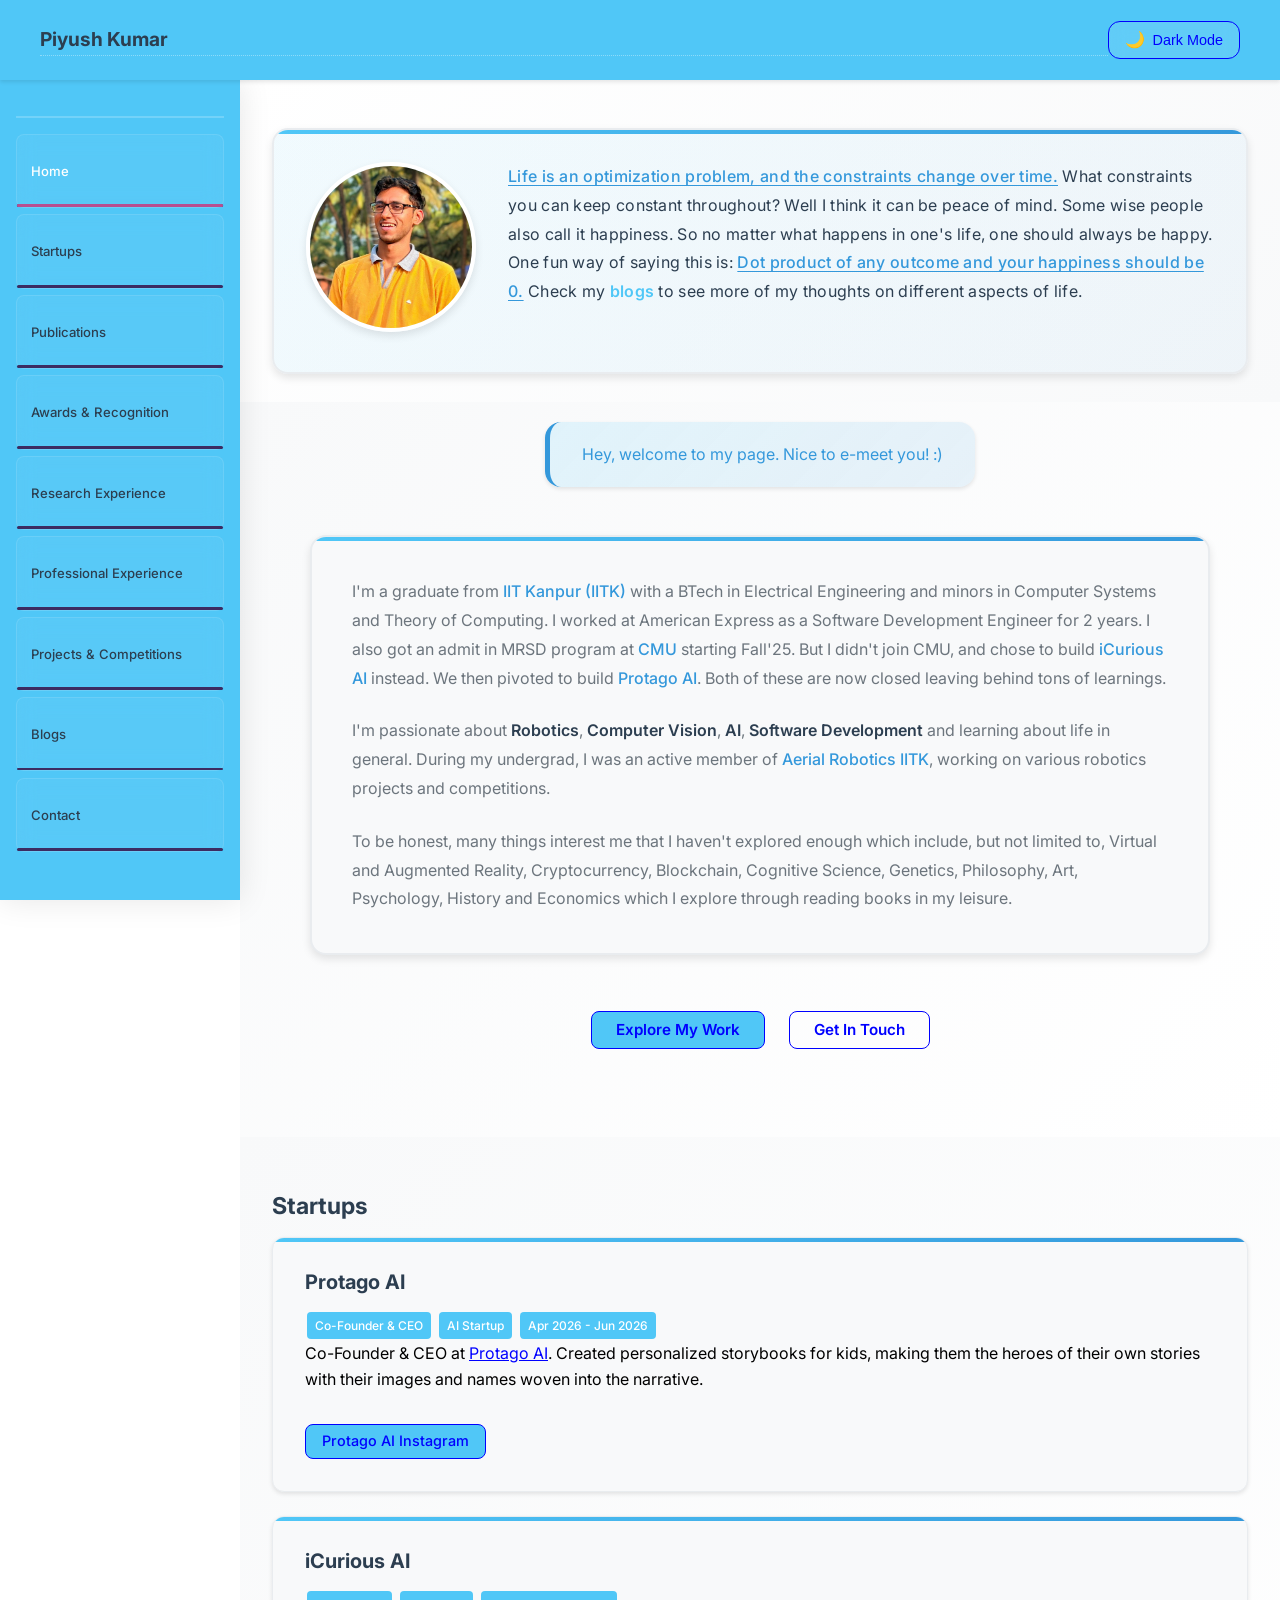
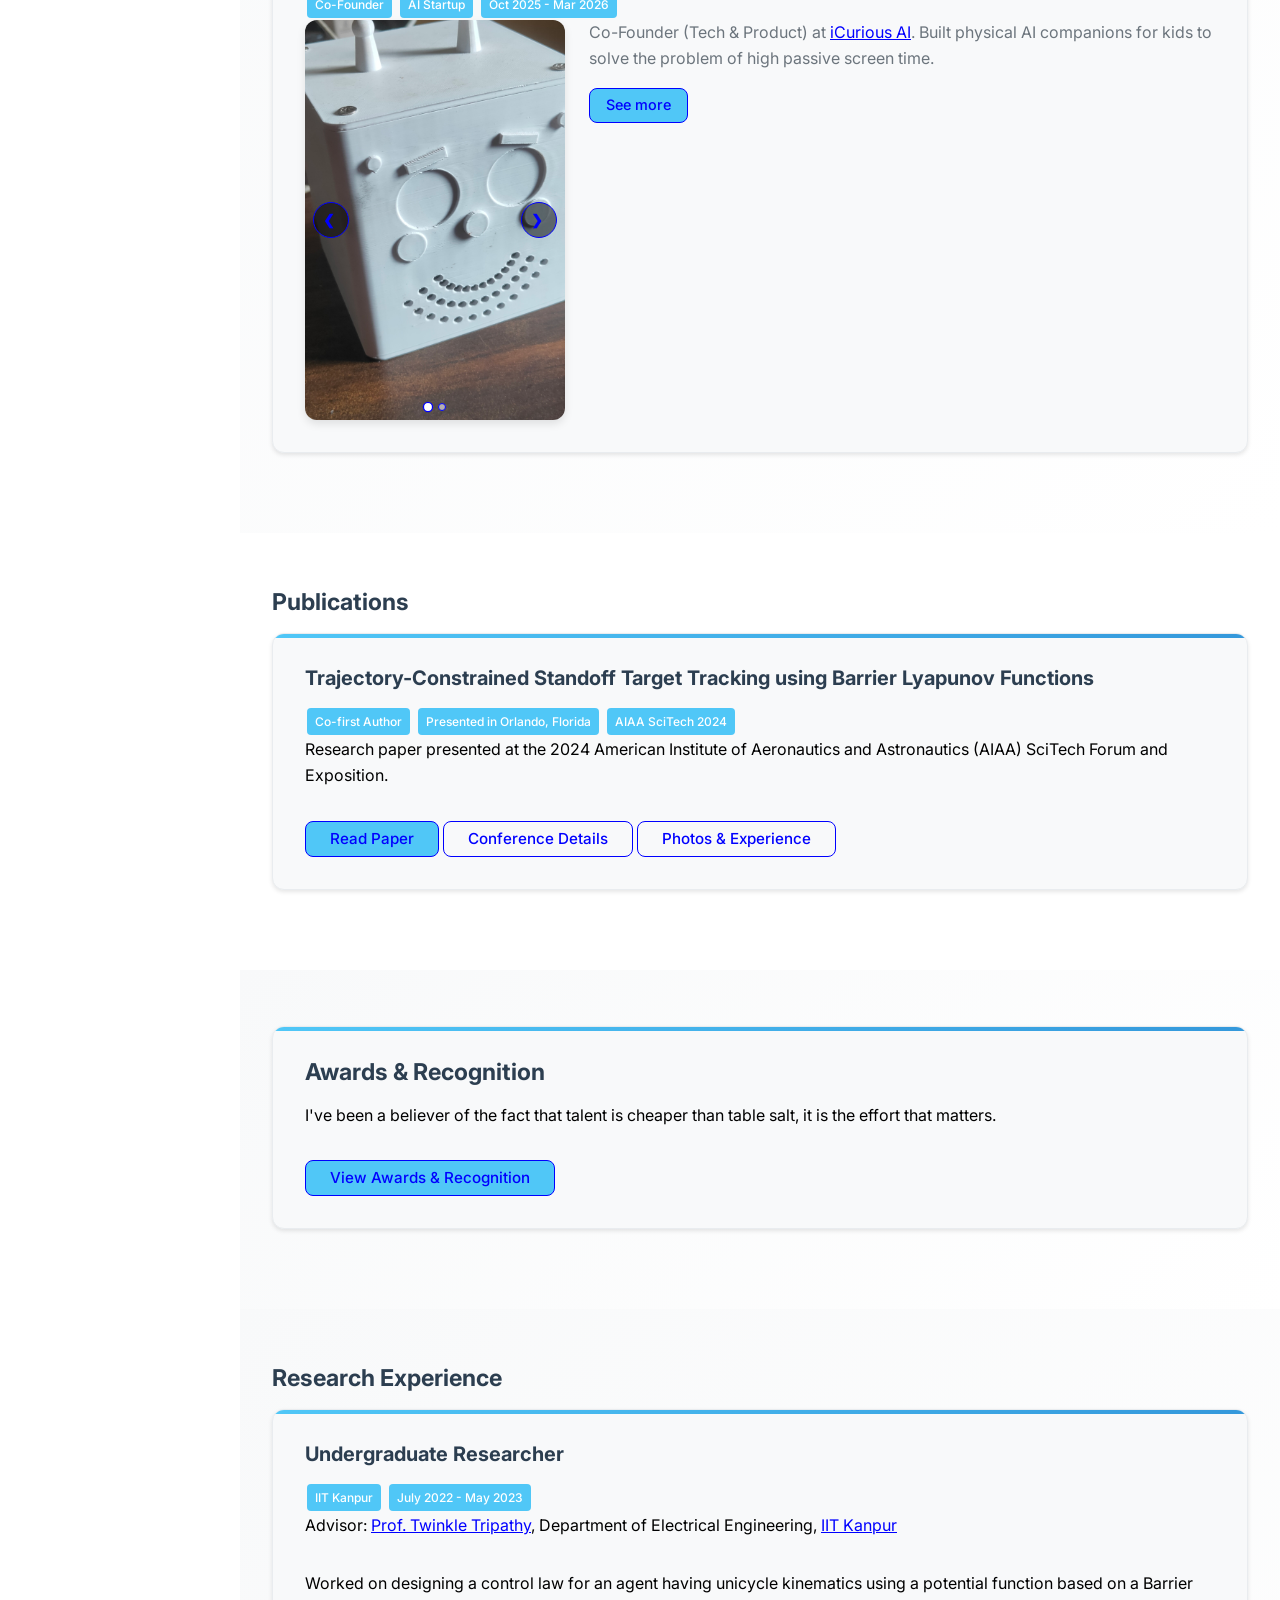
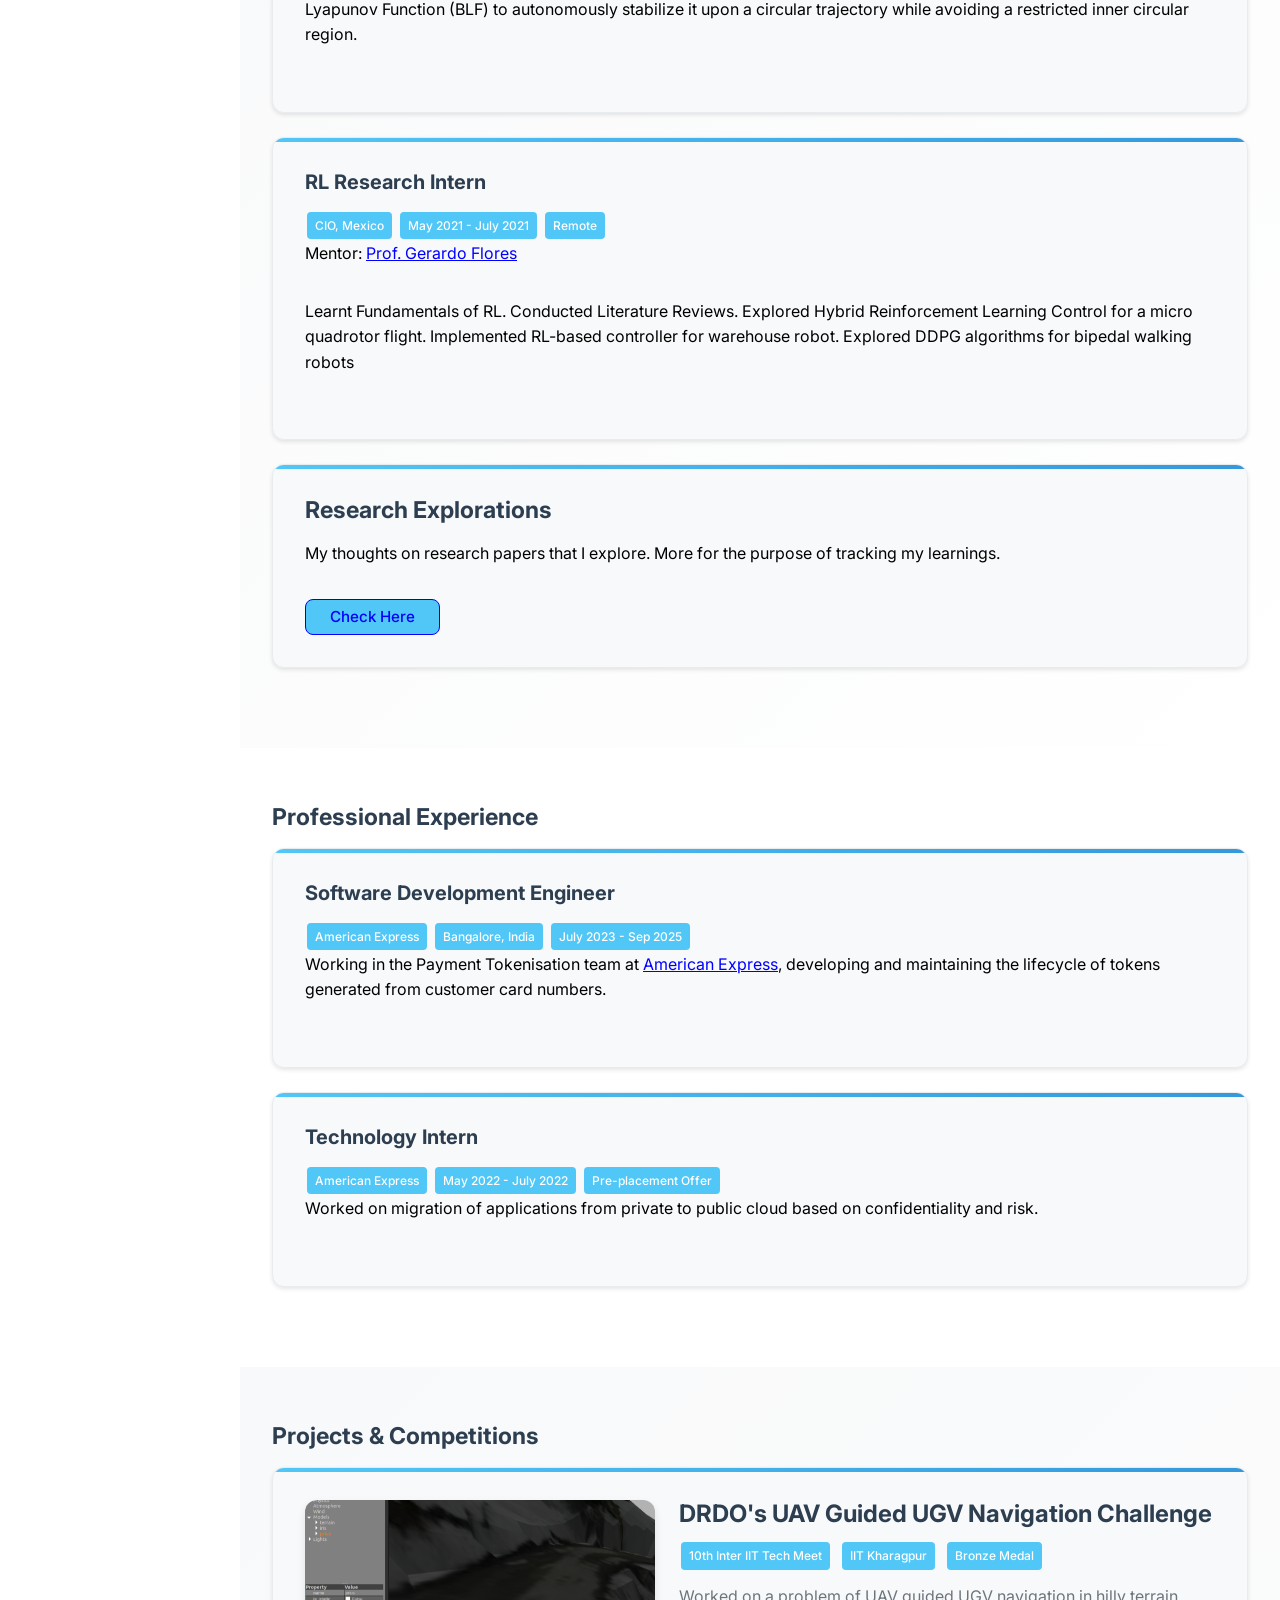
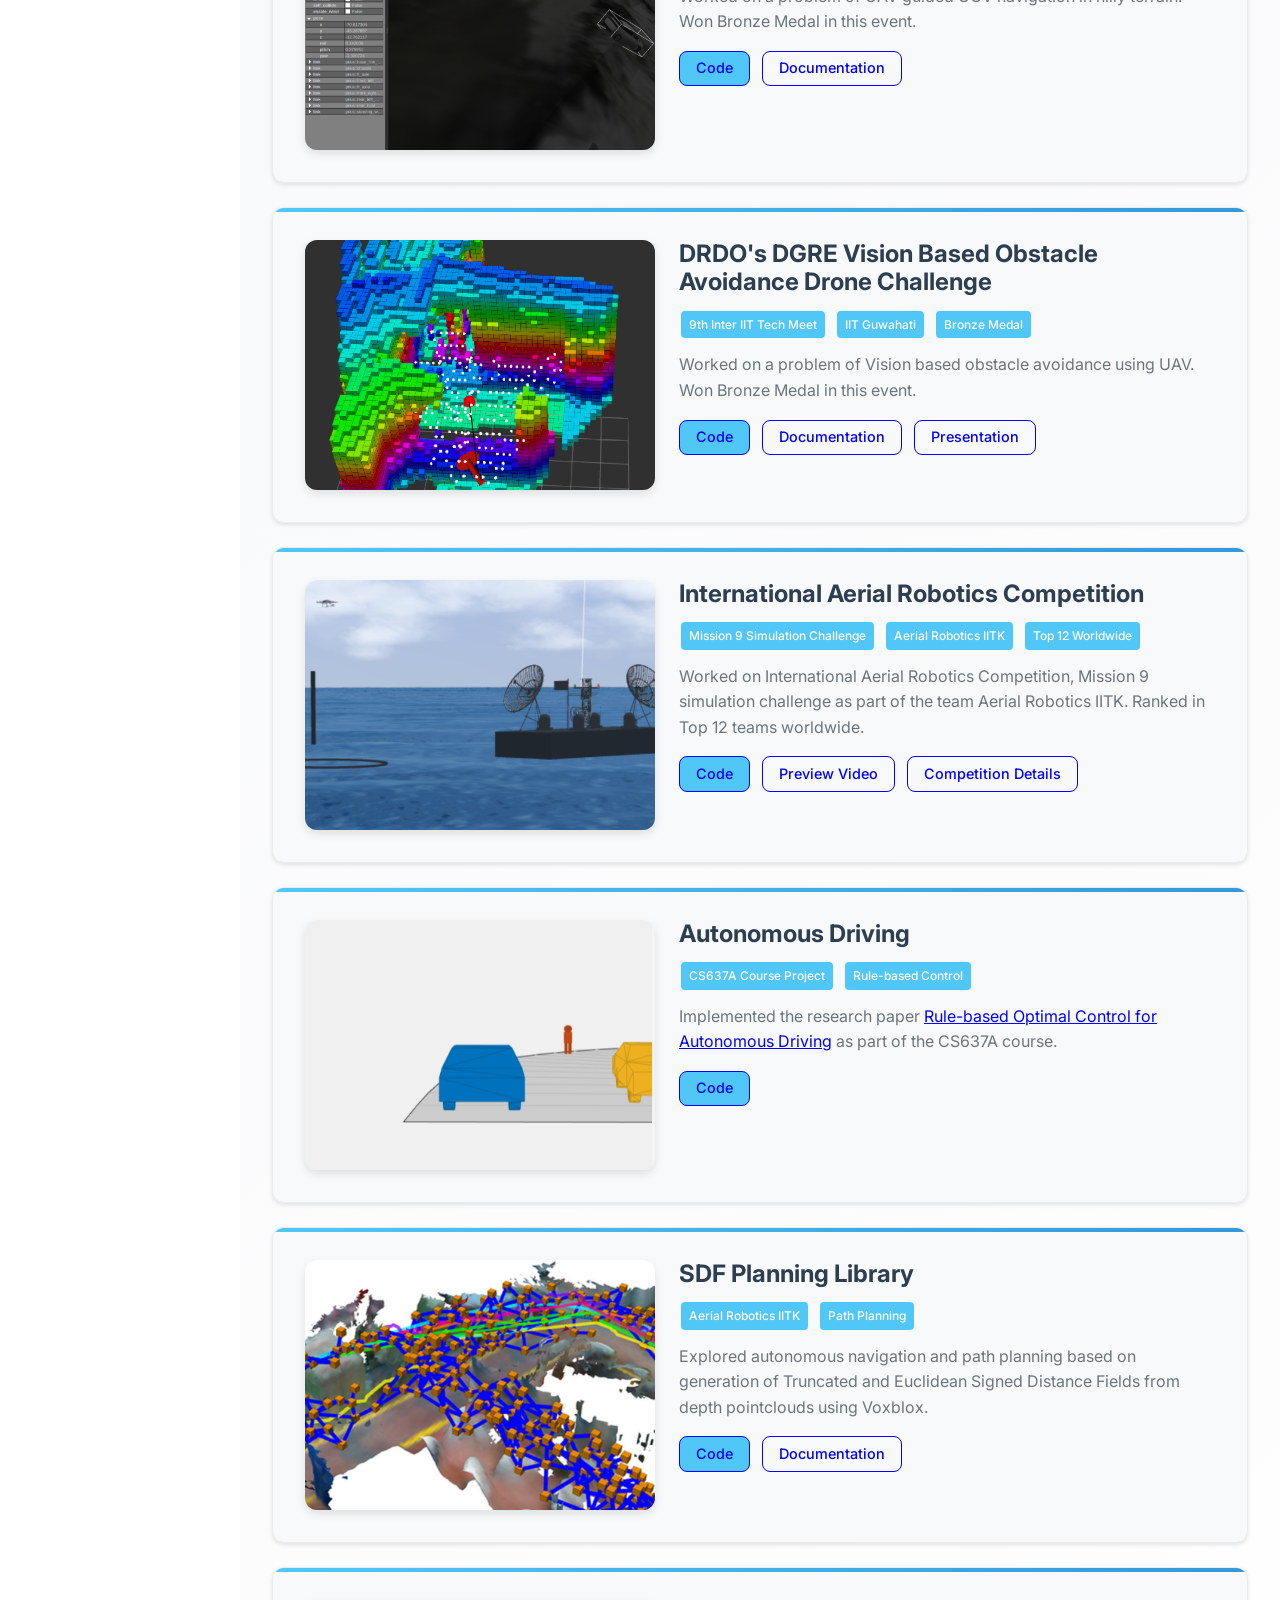
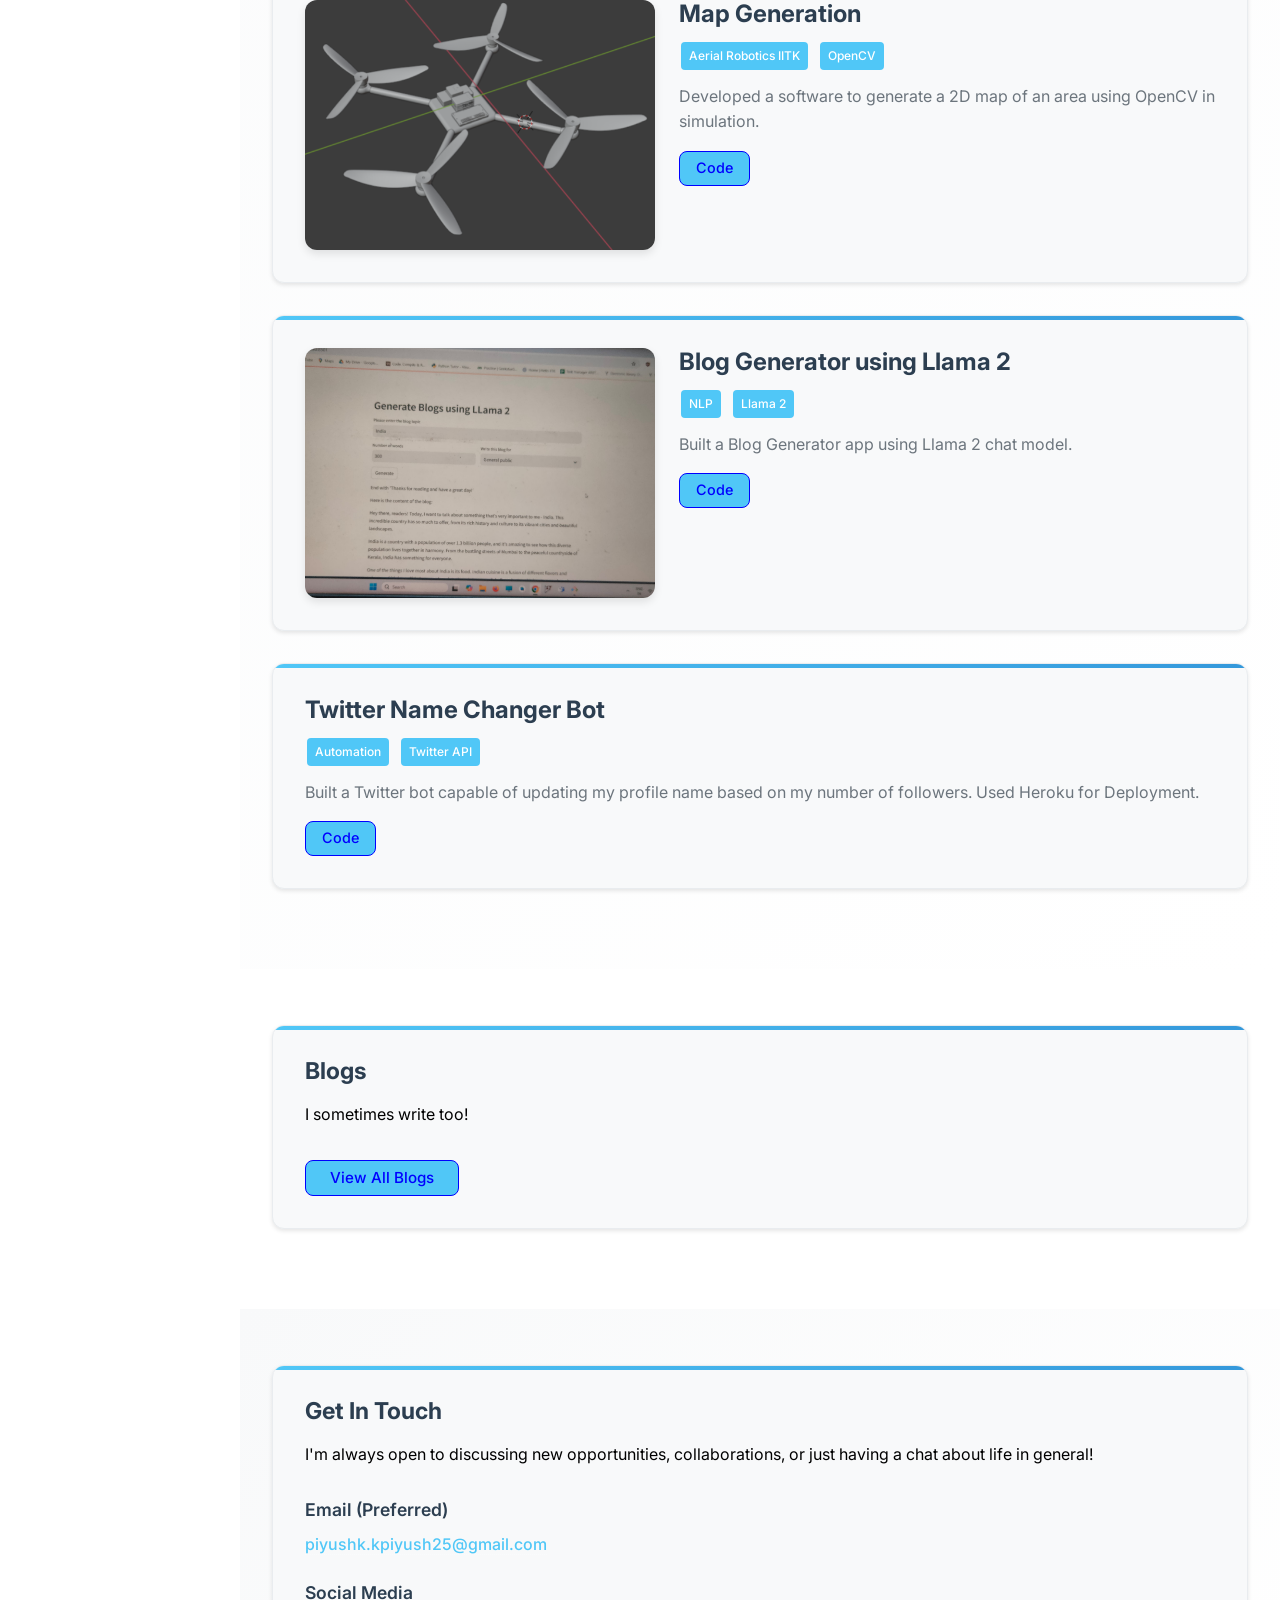
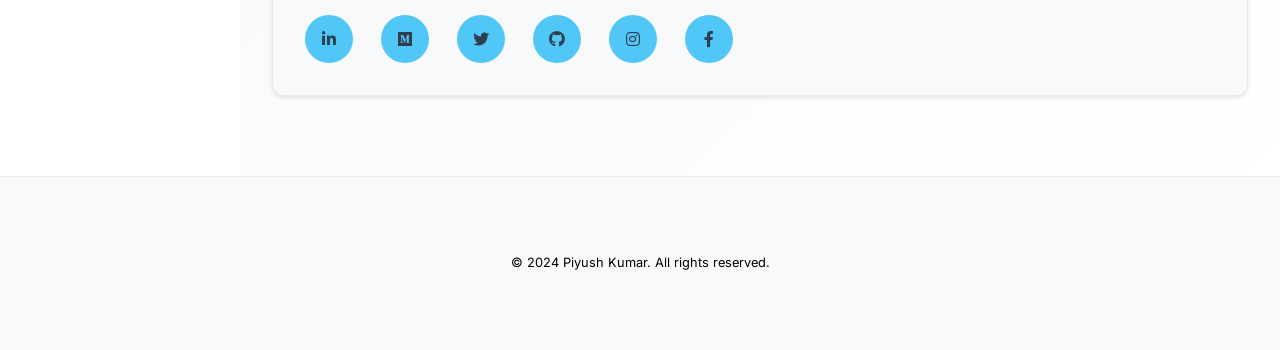
==== commit 15168e1b: "Add hardware voice AI companion images from previous startup" ====
--- a/index.html
+++ b/index.html
@@ -146,7 +146,25 @@
 							<span class="tag">AI Startup</span>
 							<span class="tag">Oct 2025 - Mar 2026</span>
 						</div>
-						<p>Co-Founder (Tech & Product) at <a href="https://www.icurious.ai" target="_blank" rel="noopener">iCurious AI</a>. Built physical AI companions for kids to solve the problem of high passive screen time.</p>
+						<div class="project-content">
+							<div class="project-image tall">
+								<div class="carousel" data-carousel>
+									<div class="carousel-track">
+										<div class="slide"><img src="images/hardware_voice_AI_companion.jpg" alt="iCurious AI hardware voice companion" /></div>
+										<div class="slide"><img src="images/hardware_voice_AI_companion_electronics.jpg" alt="iCurious AI companion electronics" loading="lazy" /></div>
+									</div>
+									<button type="button" class="carousel-btn prev" aria-label="Previous photo">&#10094;</button>
+									<button type="button" class="carousel-btn next" aria-label="Next photo">&#10095;</button>
+									<div class="carousel-dots"></div>
+								</div>
+							</div>
+							<div class="project-details">
+								<p>Co-Founder (Tech & Product) at <a href="https://www.icurious.ai" target="_blank" rel="noopener">iCurious AI</a>. Built physical AI companions for kids to solve the problem of high passive screen time.</p>
+								<div class="project-actions">
+									<a href="icurious_ai.html" class="button">See more</a>
+								</div>
+							</div>
+						</div>
 					</div>
 				</div>
 			</section>
@@ -478,6 +496,42 @@
 		<script src="assets/js/util.js"></script>
 		<script src="assets/js/main.js"></script>
 		<script src="assets/js/modern.js"></script>
+		<script>
+			(function () {
+				var carousel = document.querySelector('[data-carousel]');
+				if (!carousel) return;
+				var track = carousel.querySelector('.carousel-track');
+				var count = track.children.length;
+				var dotsBox = carousel.querySelector('.carousel-dots');
+				var index = 0, timer = null;
+				var reduce = window.matchMedia && window.matchMedia('(prefers-reduced-motion: reduce)').matches;
+
+				var dots = Array.prototype.map.call(track.children, function (_, i) {
+					var d = document.createElement('button');
+					d.type = 'button';
+					d.setAttribute('aria-label', 'Go to photo ' + (i + 1));
+					d.addEventListener('click', function () { go(i); restart(); });
+					dotsBox.appendChild(d);
+					return d;
+				});
+
+				function go(i) {
+					index = (i + count) % count;
+					track.style.transform = 'translateX(' + (-100 * index) + '%)';
+					dots.forEach(function (d, j) { d.classList.toggle('active', j === index); });
+				}
+				function start() { if (!reduce && !timer) timer = setInterval(function () { go(index + 1); }, 3500); }
+				function stop() { clearInterval(timer); timer = null; }
+				function restart() { stop(); start(); }
+
+				carousel.querySelector('.prev').addEventListener('click', function () { go(index - 1); restart(); });
+				carousel.querySelector('.next').addEventListener('click', function () { go(index + 1); restart(); });
+				carousel.addEventListener('mouseenter', stop);
+				carousel.addEventListener('mouseleave', start);
+				go(0);
+				start();
+			})();
+		</script>
 
 	</body>
 </html>
--- a/assets/css/modern.css
+++ b/assets/css/modern.css
@@ -273,7 +273,7 @@
 }
 
 #sidebar .inner::before {
-  content: "Navigation";
+  content: "";
   font-size: 1.1rem;
   font-weight: 700;
   letter-spacing: 0.03em;
@@ -803,6 +803,103 @@
   transform: scale(1.05);
 }
 
+/* Image carousel */
+.carousel {
+  position: relative;
+  width: 100%;
+  height: 100%;
+  overflow: hidden;
+}
+
+.carousel-track {
+  display: flex;
+  height: 100%;
+  transition: transform 0.45s cubic-bezier(0.4, 0, 0.2, 1);
+}
+
+.carousel-track .slide {
+  flex: 0 0 100%;
+  height: 100%;
+  overflow: hidden;
+}
+
+.carousel-track .slide img,
+.project-image .carousel-track .slide img:hover {
+  width: 100%;
+  height: 100%;
+  object-fit: cover;
+  transform: scale(1.25);
+}
+
+/* Tall frame for portrait photos so they are shown whole */
+.project-image.tall {
+  height: 380px;
+  max-width: 280px;
+  margin-inline: auto;
+  background: var(--surface-color);
+}
+
+@media (min-width: 768px) {
+  .project-image.tall {
+    width: 260px;
+    height: 400px;
+    margin-inline: 0;
+    flex-shrink: 0;
+  }
+}
+
+.carousel-btn {
+  position: absolute;
+  top: 50%;
+  transform: translateY(-50%);
+  width: 2.25rem;
+  height: 2.25rem;
+  padding: 0;
+  display: flex;
+  align-items: center;
+  justify-content: center;
+  border: none;
+  border-radius: 50%;
+  background: rgba(0, 0, 0, 0.5);
+  color: #fff;
+  font-size: 0.9rem;
+  line-height: 1;
+  cursor: pointer;
+  transition: background 0.2s ease;
+  z-index: 2;
+}
+
+.carousel-btn:hover { background: rgba(0, 0, 0, 0.8); }
+.carousel-btn.prev { left: 0.5rem; }
+.carousel-btn.next { right: 0.5rem; }
+
+.carousel-dots {
+  position: absolute;
+  left: 0;
+  right: 0;
+  bottom: 0.6rem;
+  display: flex;
+  justify-content: center;
+  gap: 0.4rem;
+  z-index: 2;
+}
+
+.carousel-dots button {
+  width: 0.5rem;
+  height: 0.5rem;
+  padding: 0;
+  border: none;
+  border-radius: 50%;
+  background: rgba(255, 255, 255, 0.55);
+  cursor: pointer;
+  transition: background 0.2s ease, transform 0.2s ease;
+}
+
+.carousel-dots button.active {
+  background: #fff;
+  transform: scale(1.3);
+}
+
 .project-details {
   order: 2;
   flex: 1;
@@ -917,7 +1014,6 @@
   height: 190px;
   object-fit: cover;
   display: block;
-  cursor: zoom-in;
 }
 
 .award-gallery-caption {
@@ -950,7 +1046,6 @@
   height: 100%;
   object-fit: cover;
   object-position: center;
-  cursor: zoom-in;
 }
 
 .award-carousel-prev,
@@ -989,7 +1084,6 @@
 
 .project-image img,
 .award-gallery-item img {
-  cursor: zoom-in;
 }
 
 /* Lightbox */
@@ -1850,3 +1944,24 @@
     border: 1px solid #ccc;
   }
 }
+
+/* iCurious AI detail page */
+.photo-pair {
+  display: grid;
+  grid-template-columns: repeat(2, 1fr);
+  gap: 1.25rem;
+  margin: 2rem 0;
+}
+
+.photo-pair img {
+  width: 100%;
+  aspect-ratio: 2 / 3;
+  object-fit: contain;
+  background: var(--surface-color);
+  border-radius: var(--border-radius-lg);
+  box-shadow: var(--shadow-md);
+}
+
+@media (max-width: 600px) {
+  .photo-pair { grid-template-columns: 1fr; }
+}
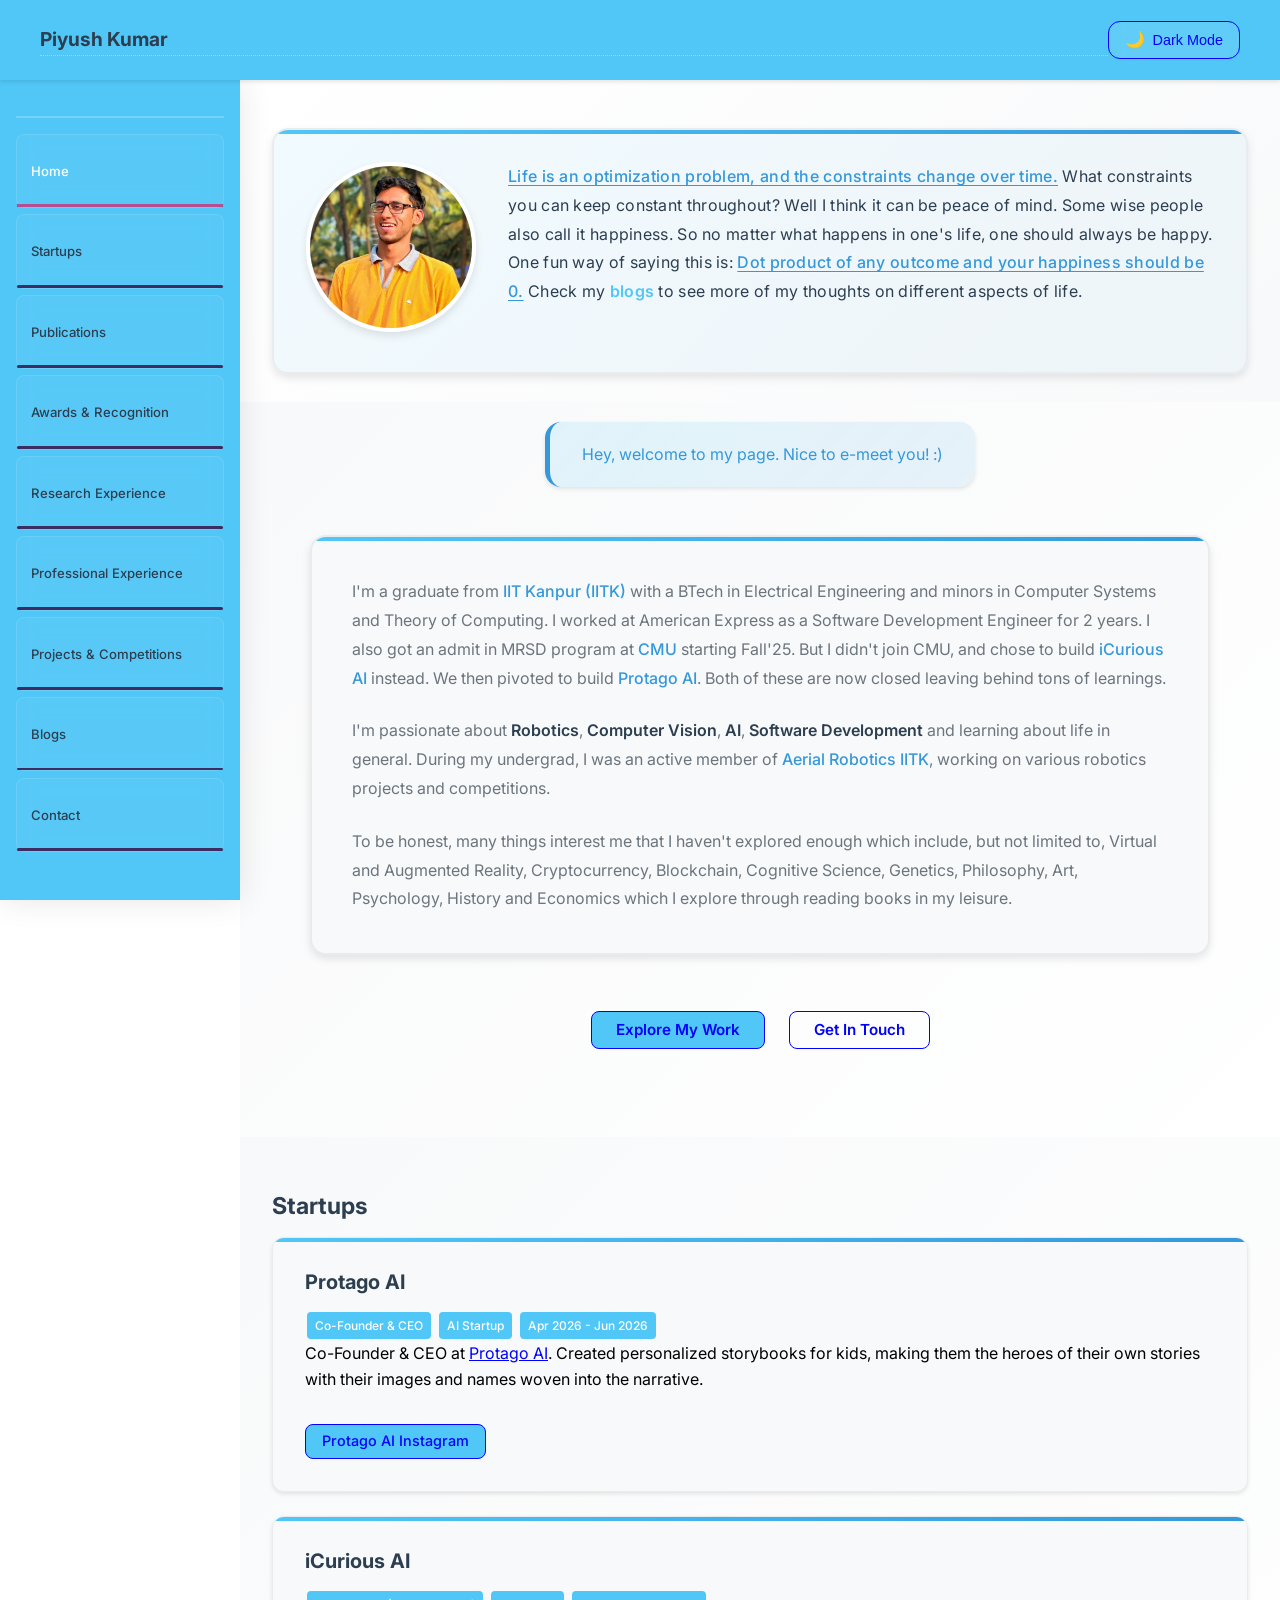
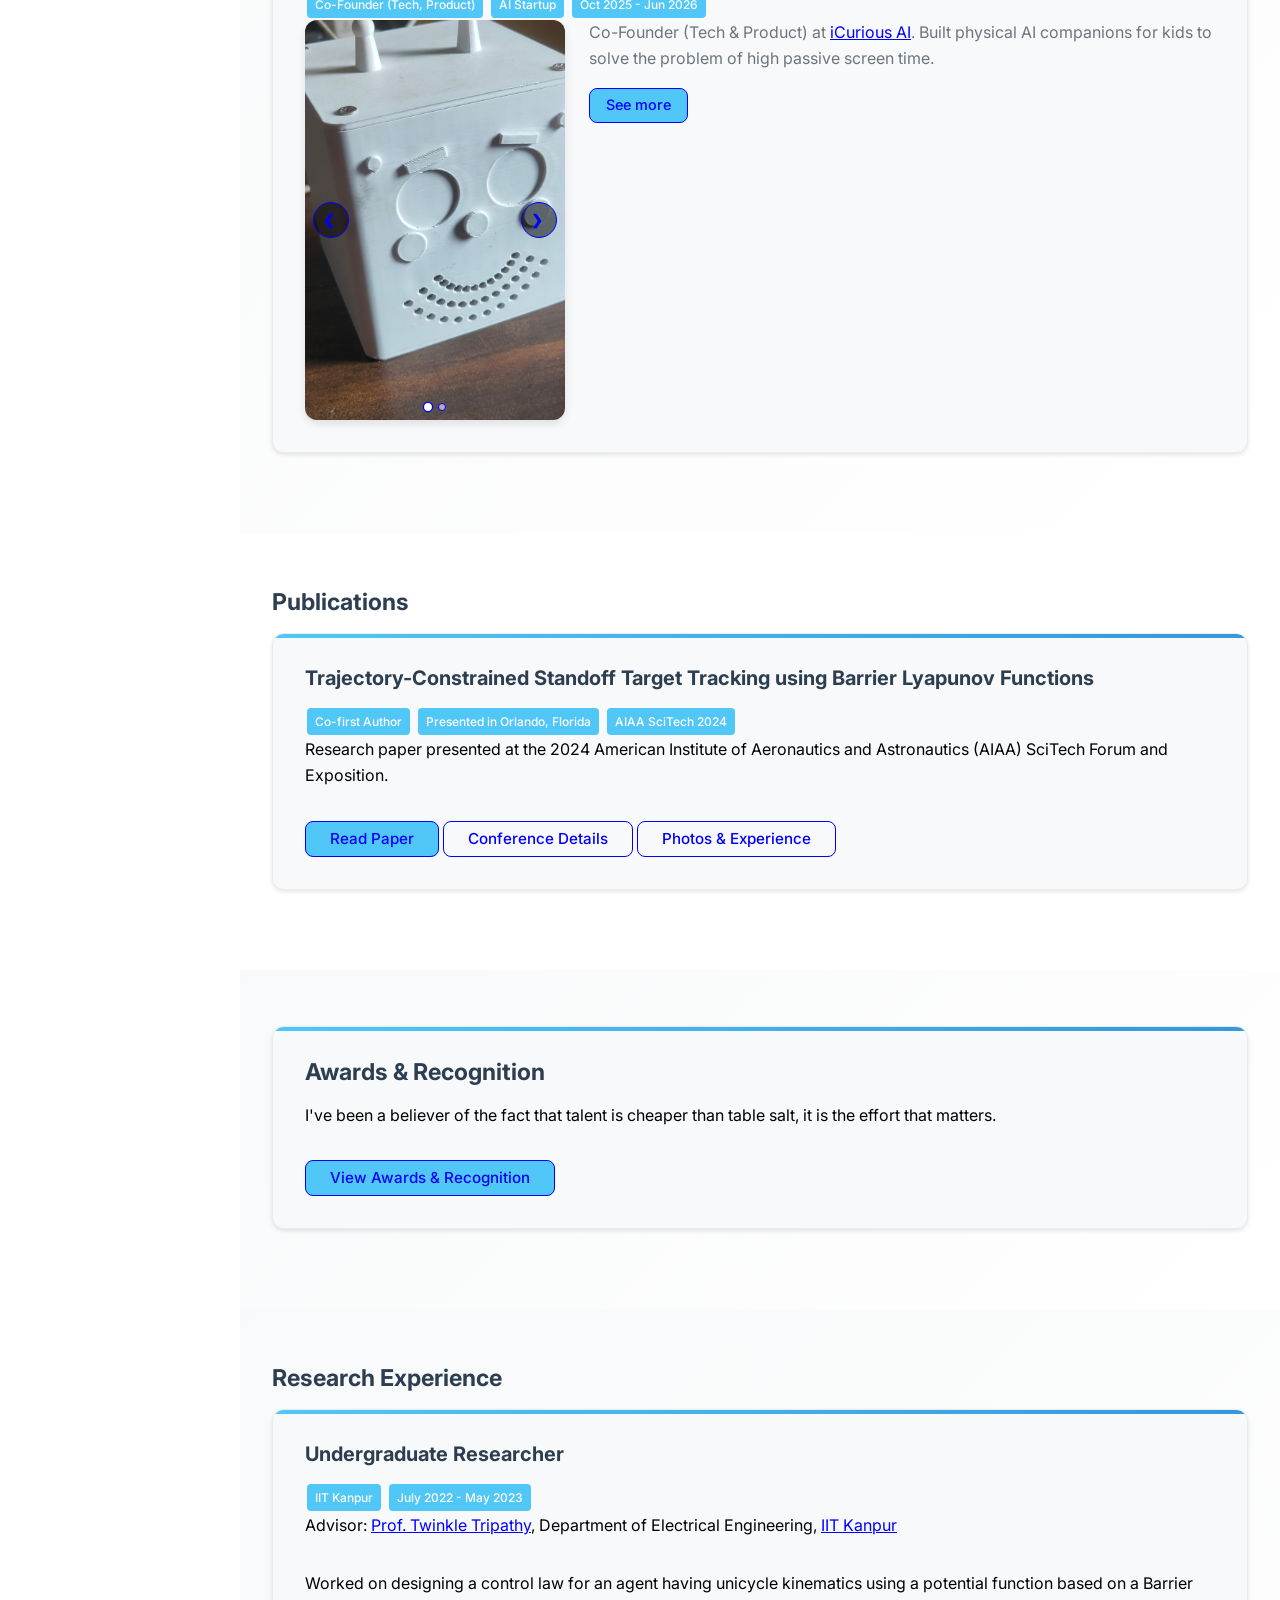
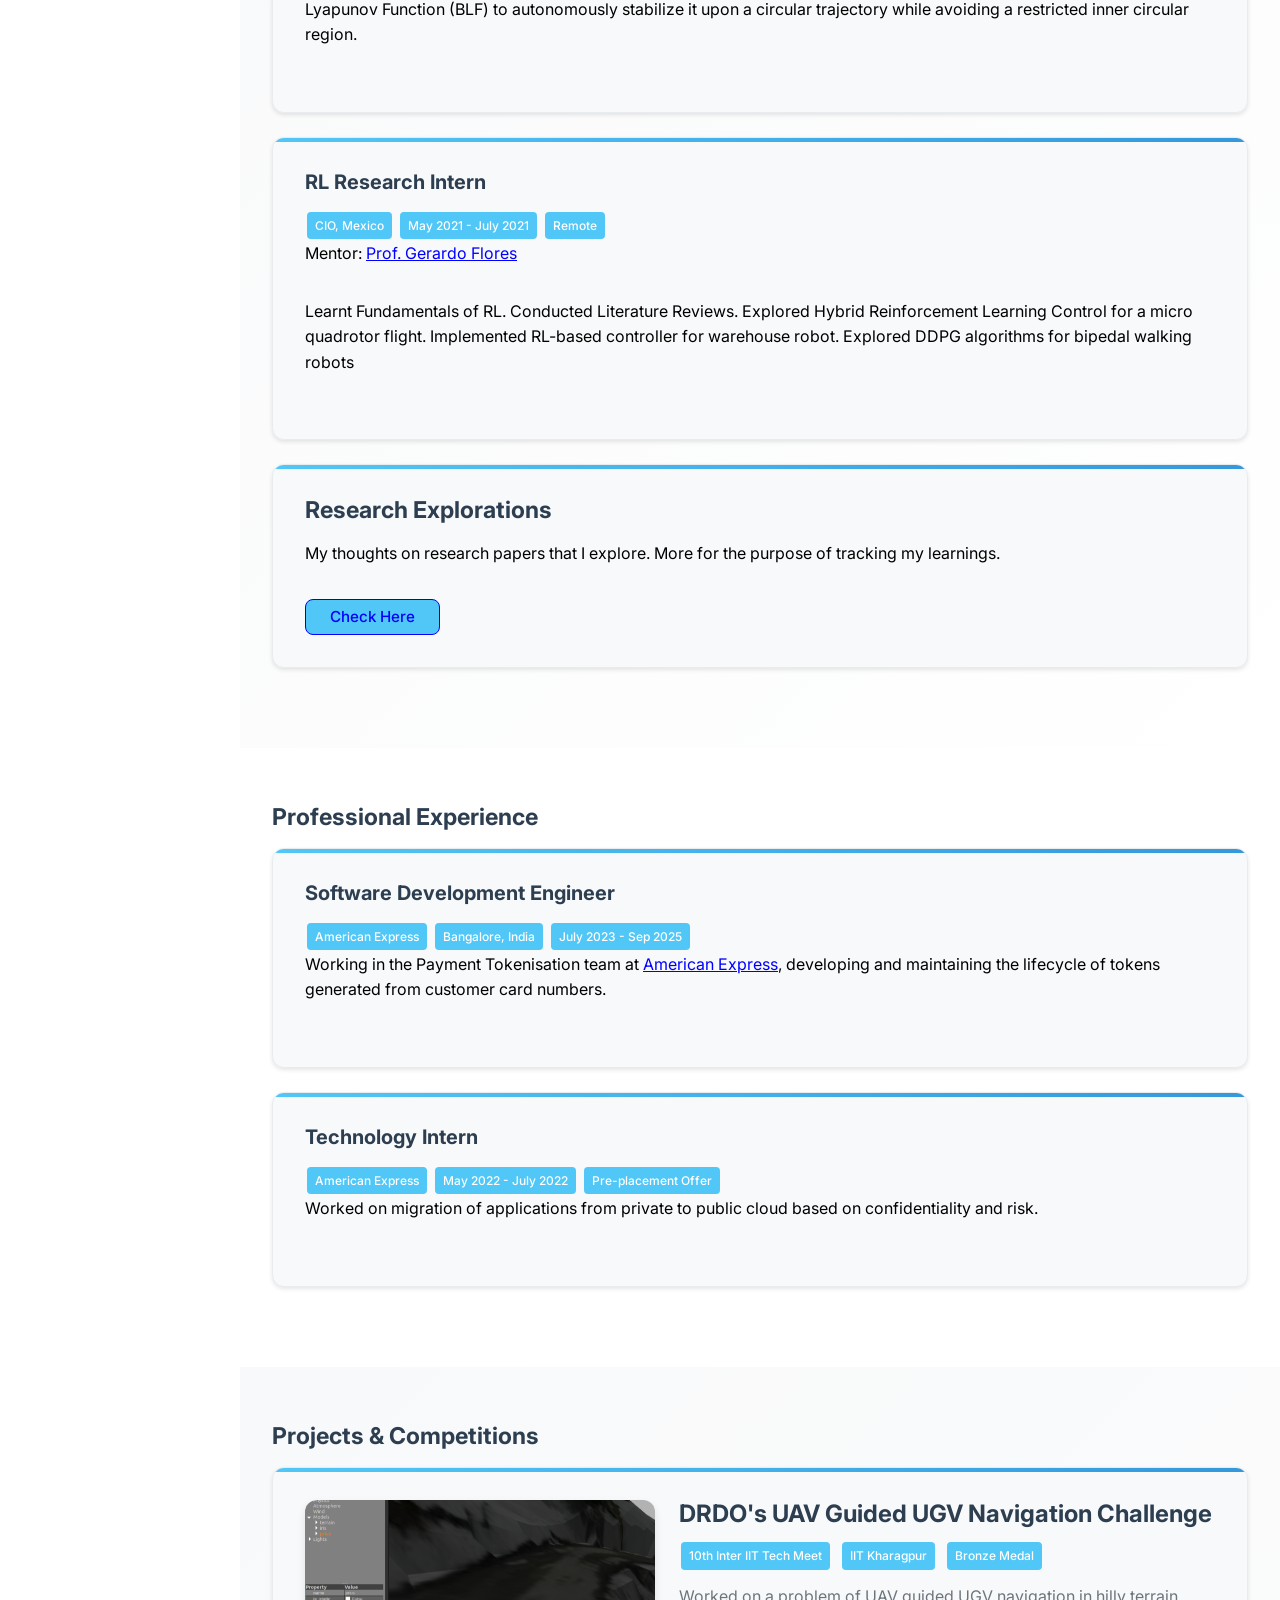
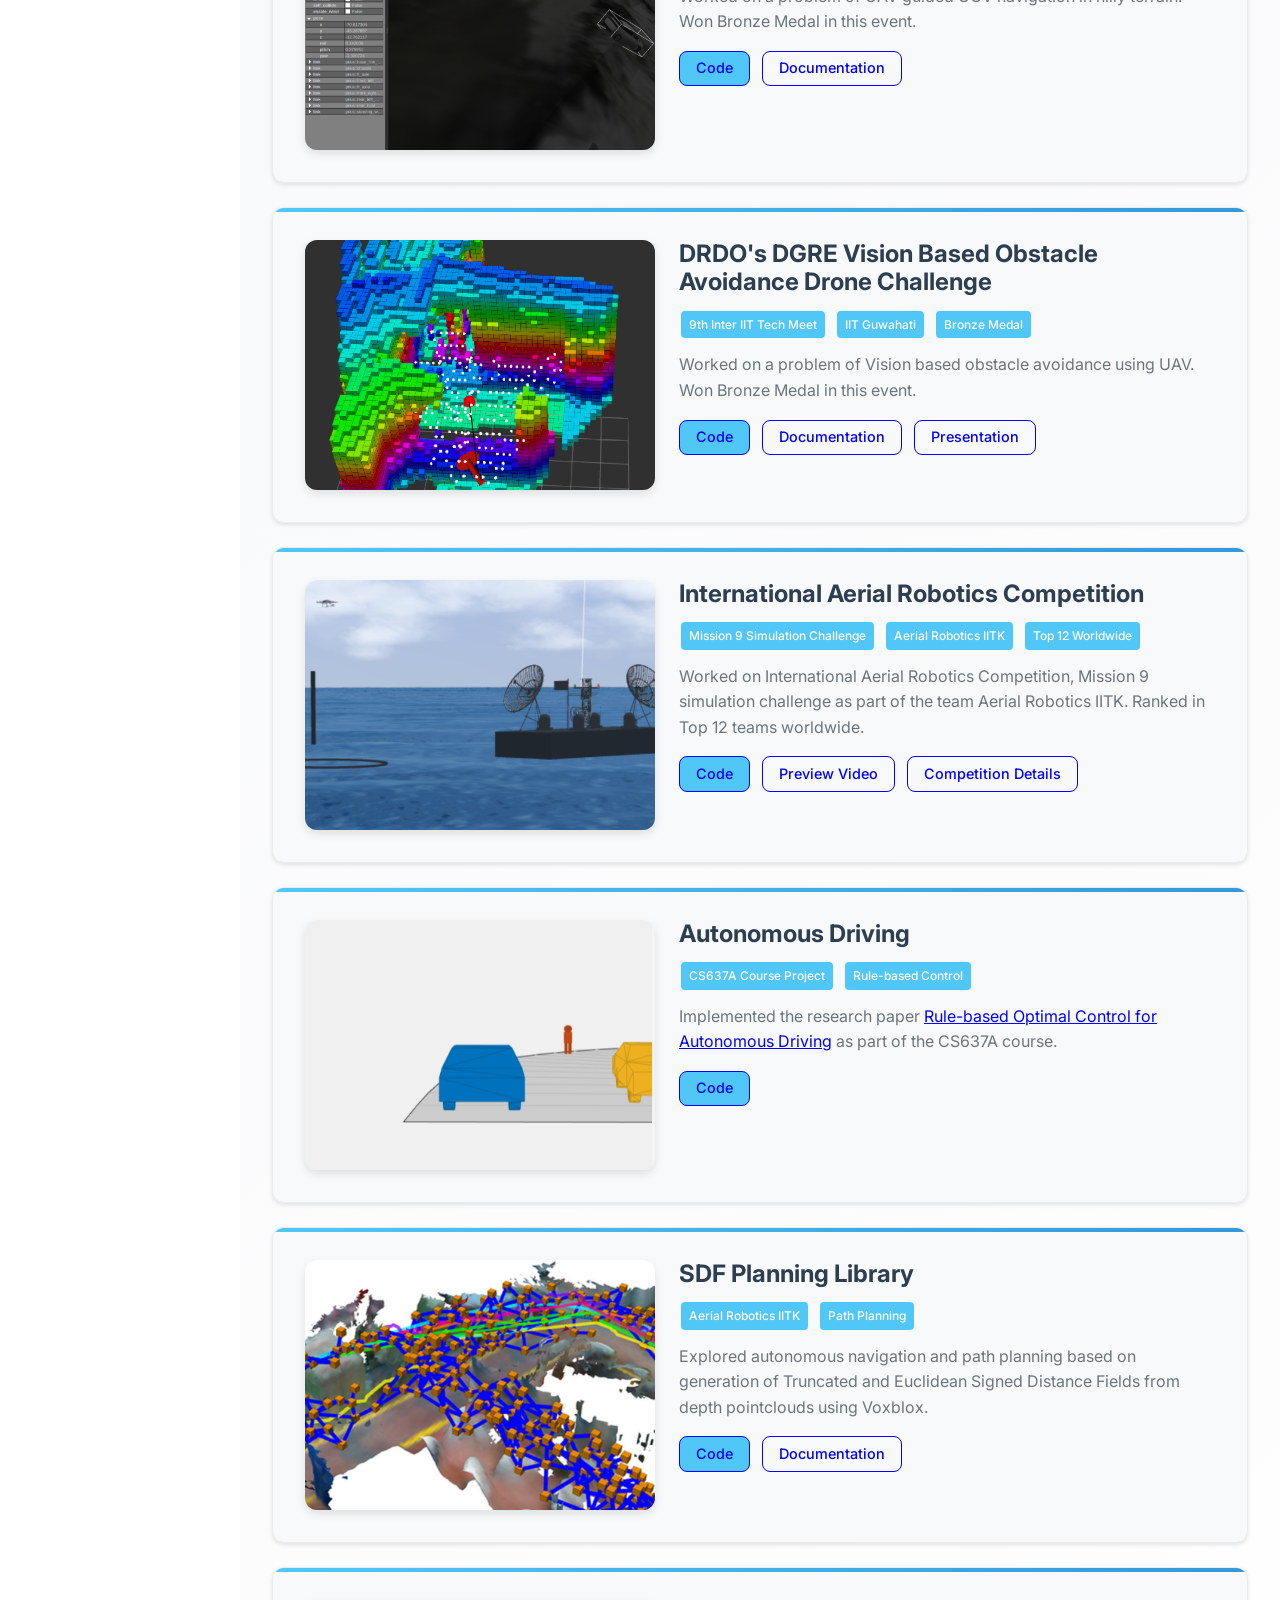
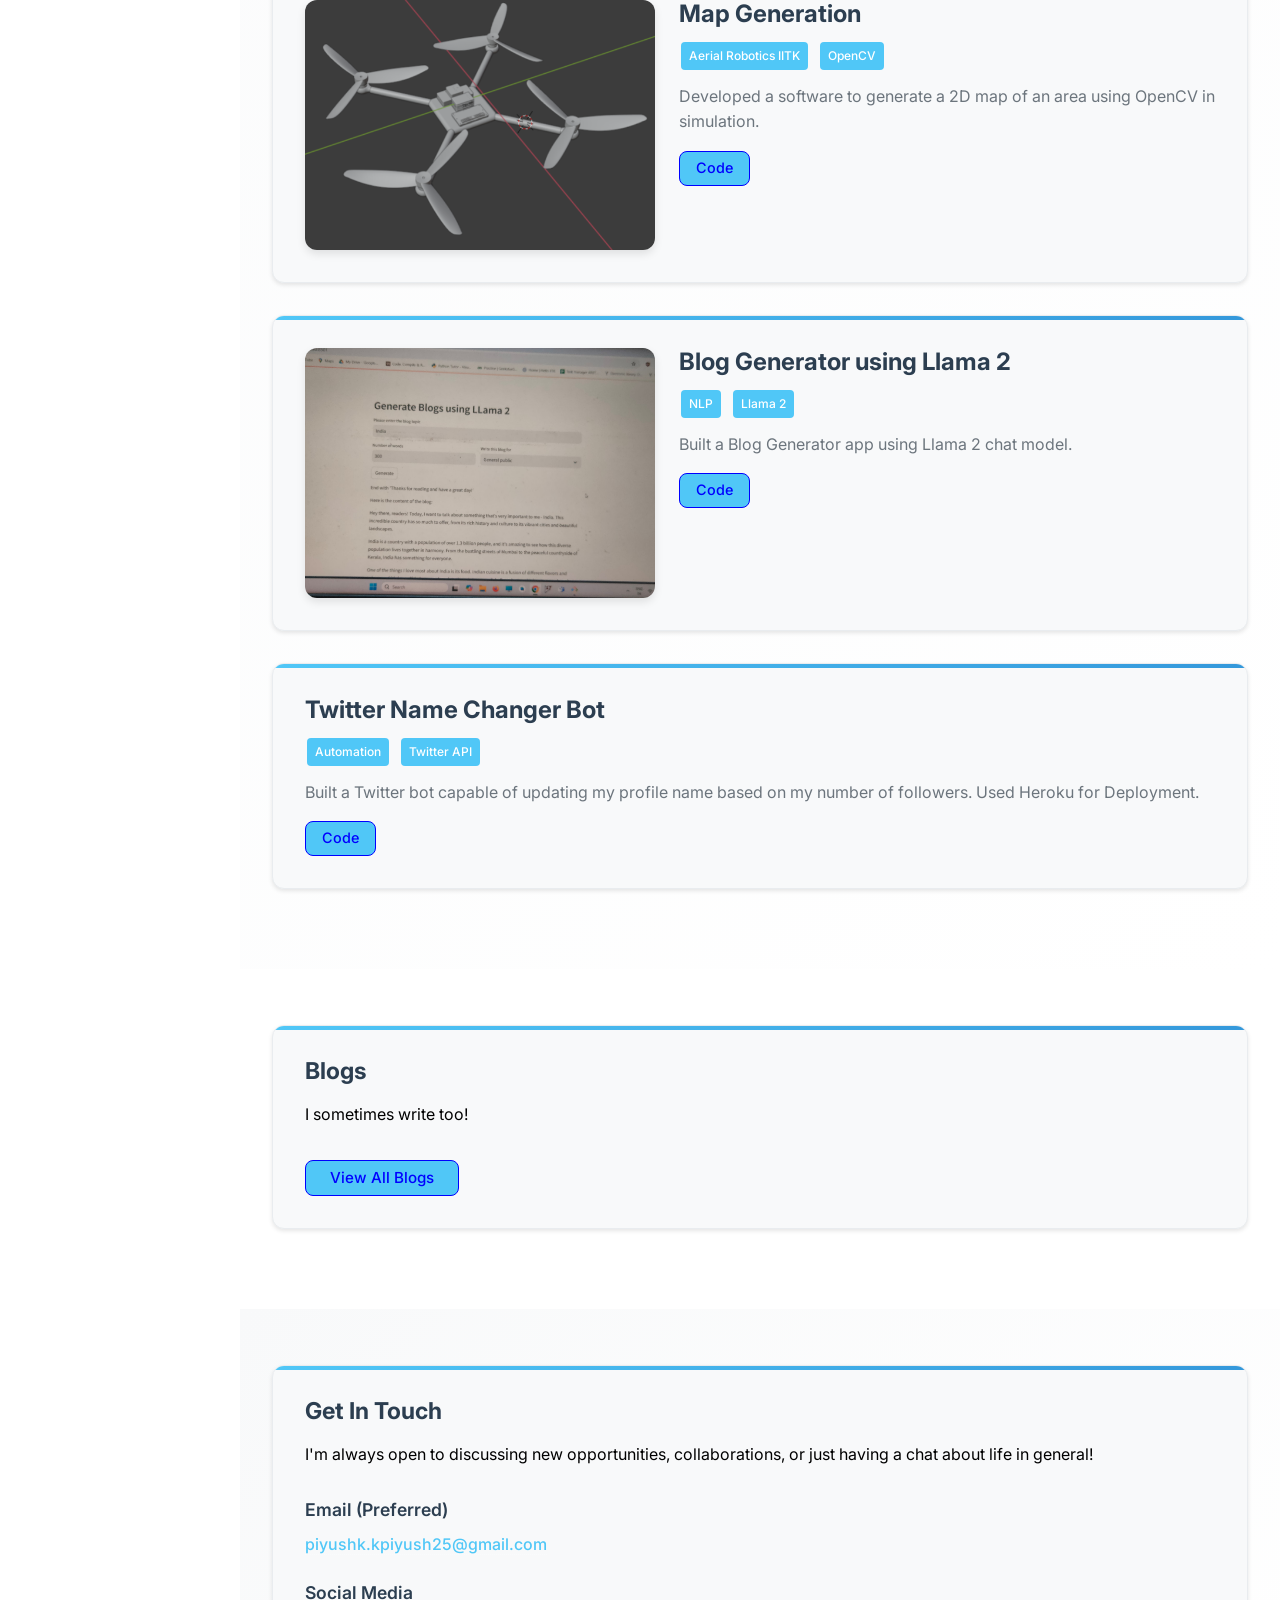
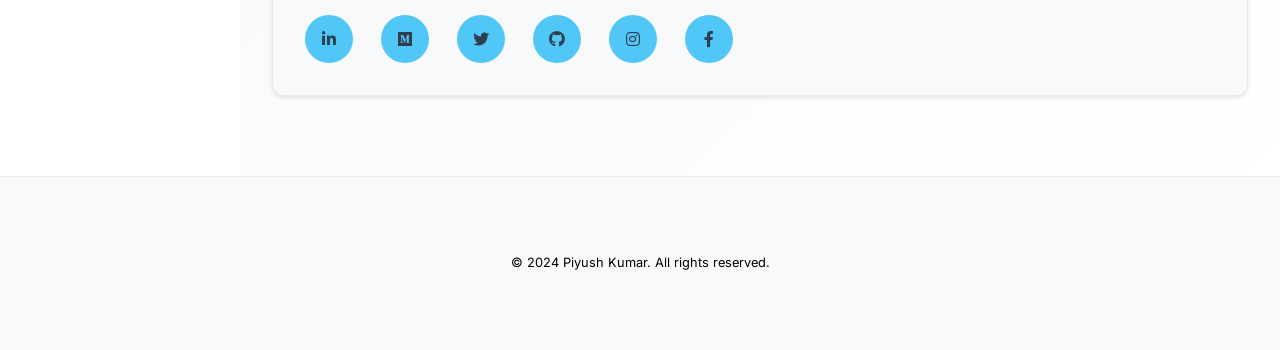
==== commit 08757712: "Update info" ====
--- a/index.html
+++ b/index.html
@@ -142,9 +142,9 @@
 					<div class="card">
 						<h3>iCurious AI</h3>
 						<div class="experience-meta">
-							<span class="tag">Co-Founder</span>
+							<span class="tag">Co-Founder (Tech, Product)</span>
 							<span class="tag">AI Startup</span>
-							<span class="tag">Oct 2025 - Mar 2026</span>
+							<span class="tag">Oct 2025 - Jun 2026</span>
 						</div>
 						<div class="project-content">
 							<div class="project-image tall">
